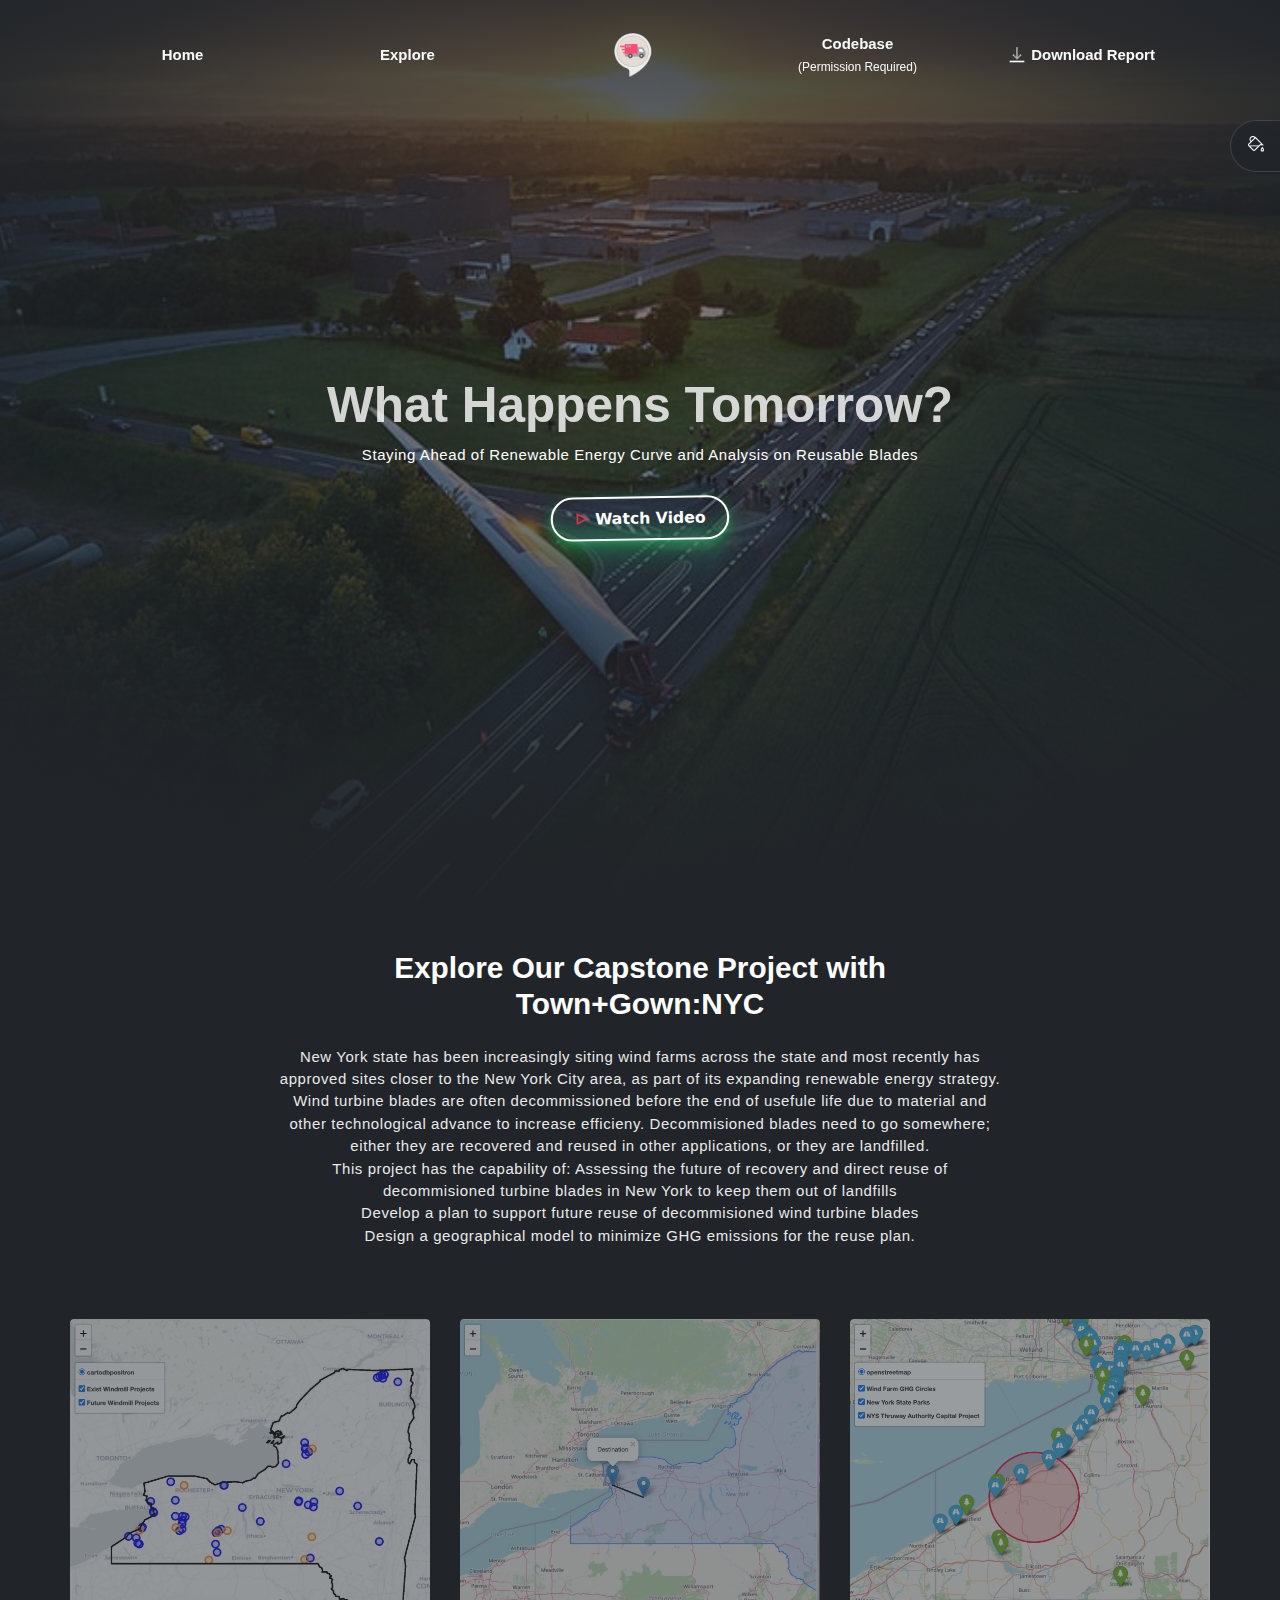
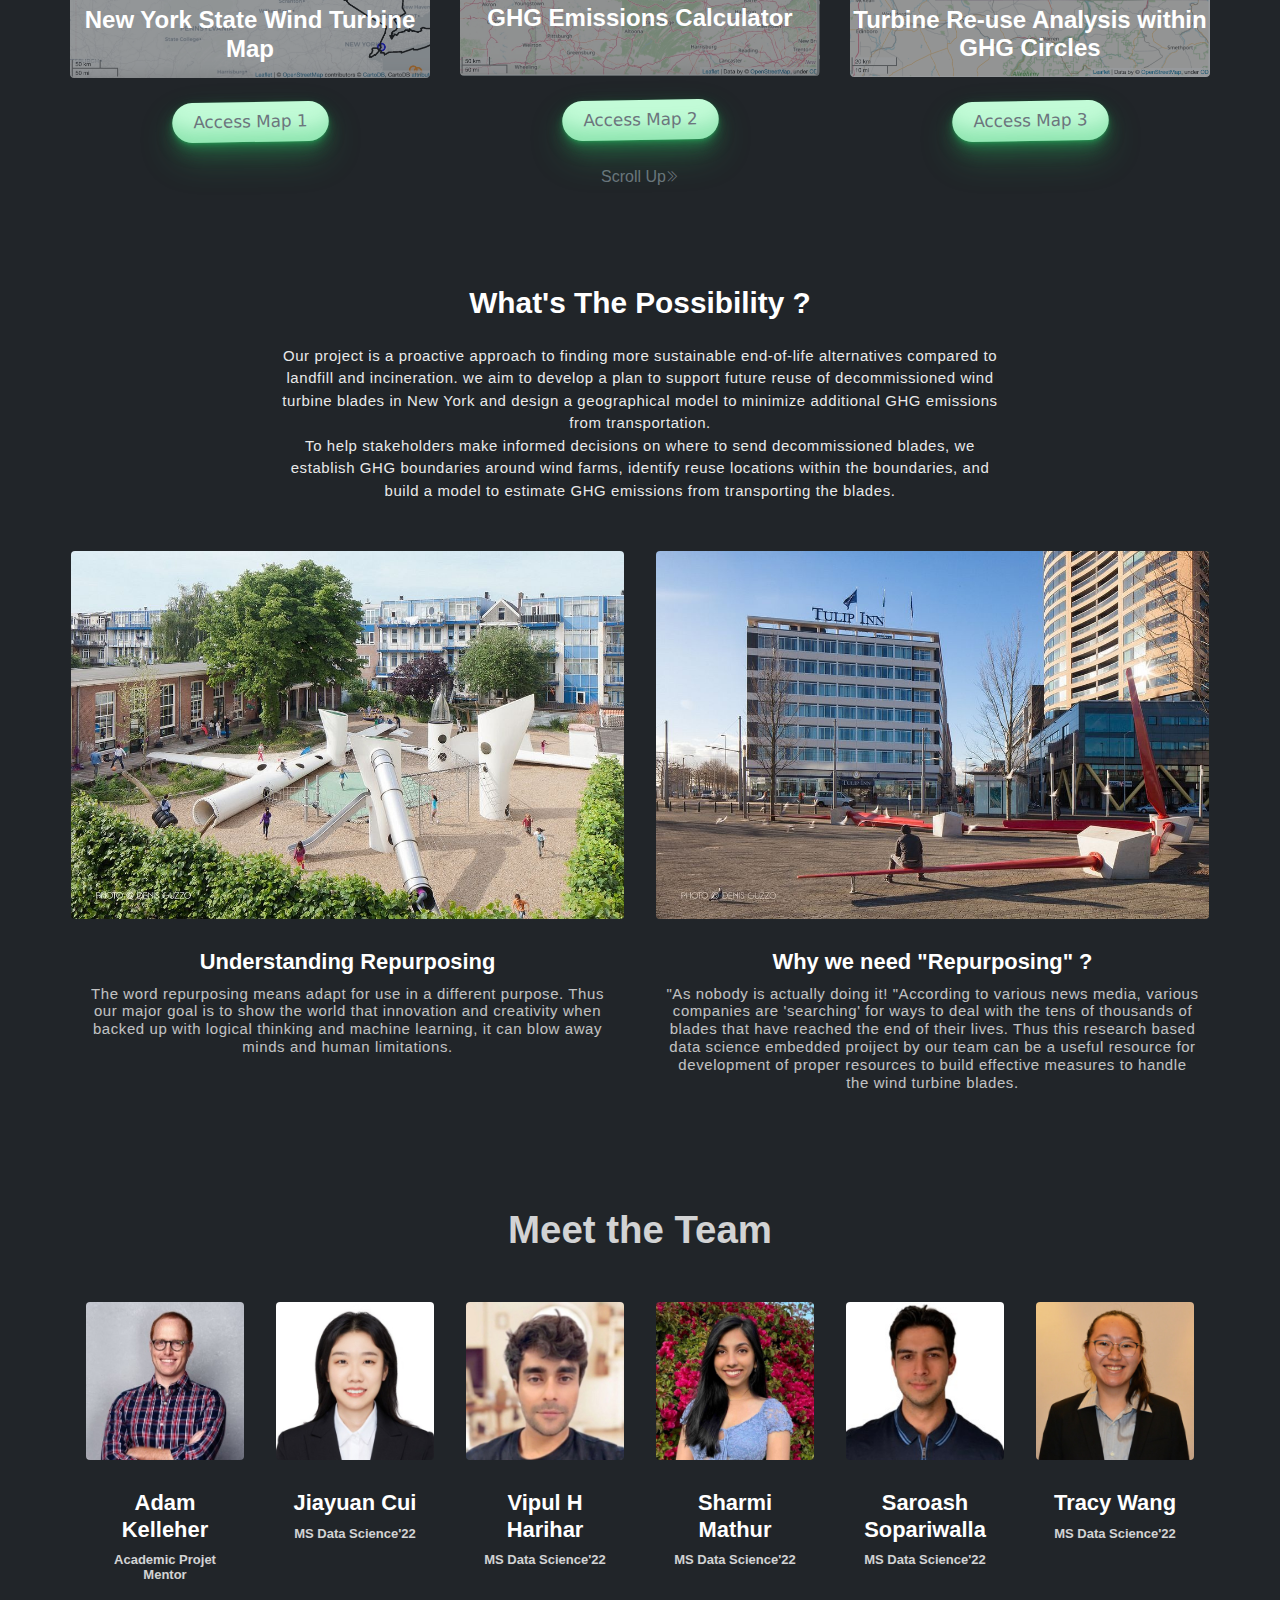
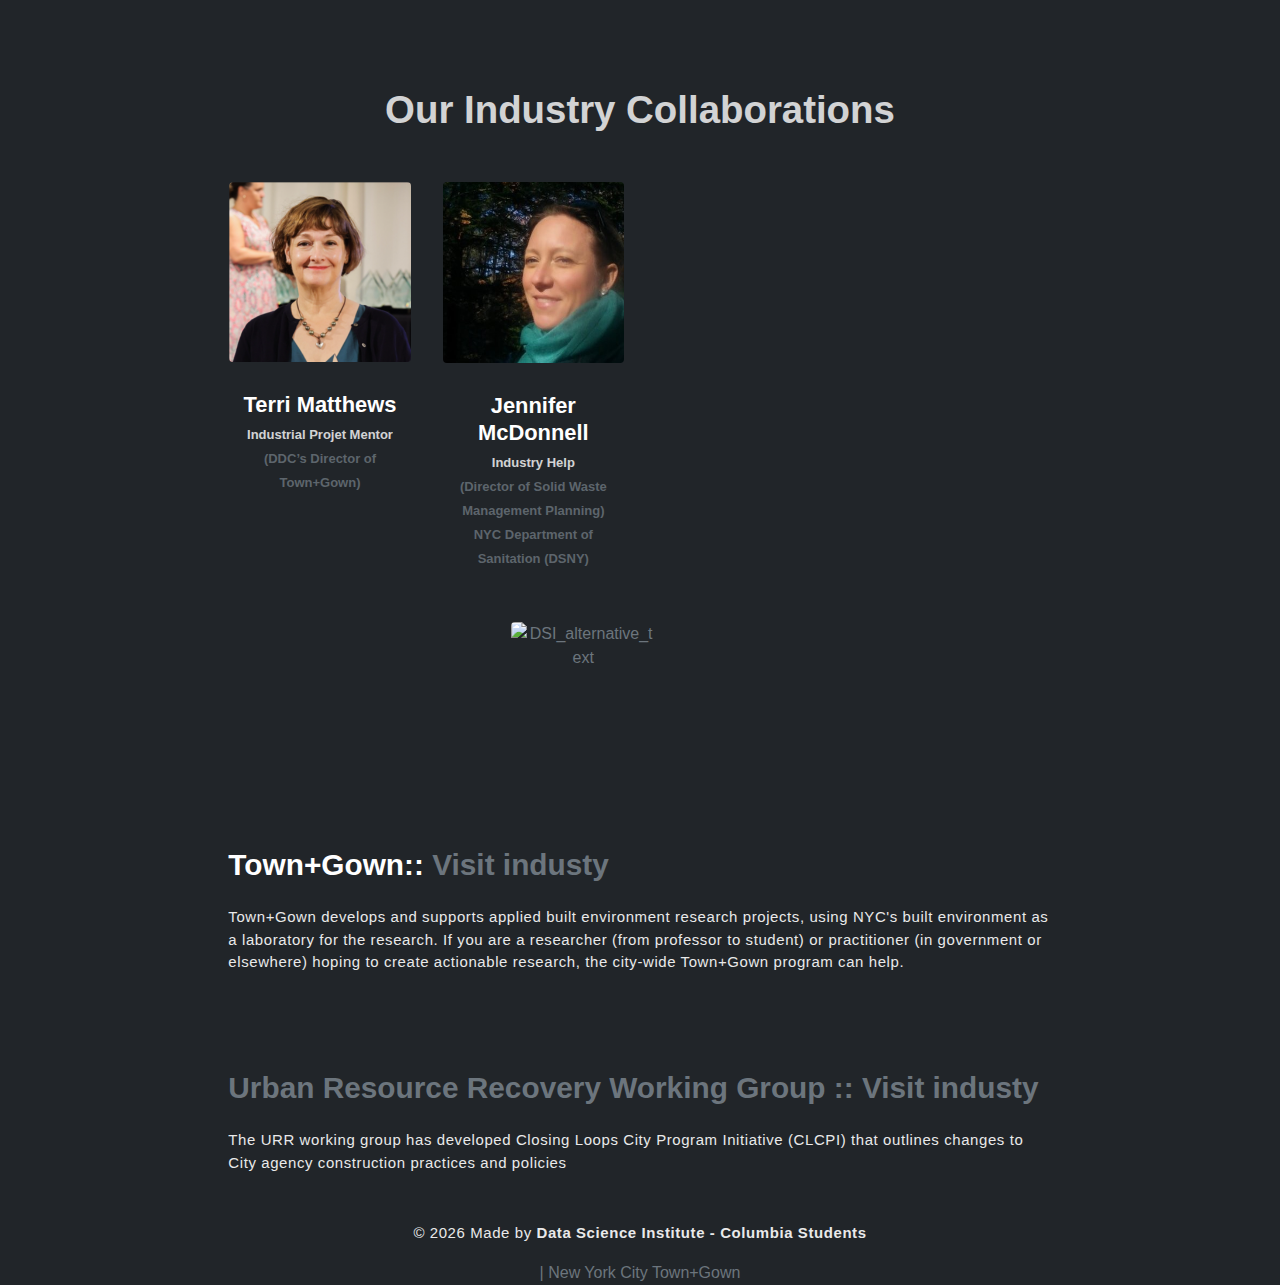
==== index.html @ 7dfc2810 "Updated!" ====
<!DOCTYPE html>
<html lang="en">
<head>
	<meta charset="utf-8">
    <meta name="viewport" content="width=device-width, initial-scale=1, shrink-to-fit=no">
    <meta name="description" content="Start your development with windTurbine landing page.">
    <meta name="author" content="WindTurbine DSI Team">
    <title>windTurbine for Capstone Project</title>
    <!-- font icons -->
    <link rel="stylesheet" href="assets/vendors/themify-icons/css/themify-icons.css">

    <!-- Bootstrap + windTurbine main styles -->
	<link rel="stylesheet" href="assets/css/windTurbine.css">

</head>
	<style>
	

button{
  background-color: #c2fbd7;
  border-radius: 100px;
  box-shadow: rgba(44, 187, 99, .2) 0 -25px 18px -14px inset,rgba(44, 187, 99, .15) 0 1px 2px,rgba(44, 187, 99, .15) 0 2px 4px,rgba(44, 187, 99, .15) 0 4px 8px,rgba(44, 187, 99, .15) 0 8px 16px,rgba(44, 187, 99, .15) 0 16px 32px;
  color: green;
  cursor: pointer;
  display: inline-block;
  font-family: CerebriSans-Regular,-apple-system,system-ui,Roboto,sans-serif;
  padding: 7px 20px;
  text-align: center;
  text-decoration: none;
  transition: all 250ms;
  border: 0;
  font-size: 16px;
  user-select: none;
  -webkit-user-select: none;
  touch-action: manipulation;
}

button{
  box-shadow: rgba(44,187,99,.35) 0 -25px 18px -14px inset,rgba(44,187,99,.25) 0 1px 2px,rgba(44,187,99,.25) 0 2px 4px,rgba(44,187,99,.25) 0 4px 8px,rgba(44,187,99,.25) 0 8px 16px,rgba(44,187,99,.25) 0 16px 32px;
  transform: scale(1.05) rotate(-1deg);
}
	</style>
	
<body data-spy="scroll" data-target=".navbar" data-offset="40" id="home" class="dark-theme">
    
    <!-- page navbar -->
    <nav class="page-navbar" data-spy="affix" data-offset-top="10">
        <ul class="nav-navbar container">
            <li class="nav-item"><a href="#" class="nav-link">Home</a></li>
            <li class="nav-item"><a href="#explore" class="nav-link">Explore</a></li>
            <li class="nav-item"><a href="https://jiayuancui-wind-turbine-blades-web-app-app-br9vi9.streamlit.app" class="nav-link"><img src="assets/imgs/placeholder.jpg" "></a></li>
            <li class="nav-item"><a href="https://github.com/virslaan/Wind-Turbine-Blades-CUCP/tree/main/notebooks" class="nav-link">Codebase<br/><small>(Permission Required)</small></sub></a></li>
            <li class="nav-item search">
                <a href="https://github.com/virslaan/Wind-Turbine-Blades-CUCP/raw/main/deliverables/NYC-Matthews_Turbine-Blades_1st_report.pdf" class="nav-link search-toggle"><i class="ti-download"></i> Download Report</a>
            </li>
        </ul>
    </nav><!-- end of page navbar -->

    <!-- page header -->
    <header class="header">
        <div class="overlay"></div>
        <div class="header-content">
            <h1 class="header-title">What Happens Tomorrow?</h1>
            <p class="header-subtitle">Staying Ahead of Renewable Energy Curve and Analysis on Reusable Blades</p>
            <button class="btn btn-theme-color modal-toggle"><i class="ti-control-play text-danger"></i> Watch Video</button>
        </div>
    </header><!-- end of page header -->

    <!-- modal -->
    <div class="modalBox">

        <div class="modalBox-body">
          
<iframe width="100%" height="450px" class="border-0" src="https://www.youtube.com/embed/TCsxDTZfVug?controls=0&autoplay=1&mute=0&loop=1">
            </iframe>

        </div>          
    </div> <!-- end of model -->
 <div class="theme-selector">
        <a href="javascript:void(0)" class="spinner">
            <i class="ti-paint-bucket"></i>
        </a>
        <div class="body">
            <a href="javascript:void(0)" class="light"></a>
            <a href="javascript:void(0)" class="dark"></a>
        </div>
    </div>  
    <!-- page container -->
    <div class="container page-container" id=explore>
        <div class="col-md-10 col-lg-8 m-auto">
            <h6 class="title mb-4">Explore Our Capstone Project with Town+Gown:NYC </h6>
            <p class="mb-5">New York state has been increasingly siting wind farms across the state and most recently has approved sites closer to the New York City area, as part of its expanding renewable energy strategy.
		    Wind turbine blades are often decommissioned before the end of usefule life due to material and other technological advance to increase efficieny.
                   Decommisioned blades need to go somewhere; either they are recovered and reused in other applications, or they are landfilled. 
                <br>  
                This project has the capability of:
               Assessing the future of recovery and direct reuse of decommisioned turbine blades in New York to keep them out of landfills<br/>
		 Develop a plan to support future reuse of decommisioned wind turbine blades<br/>
	Design a geographical model to minimize GHG emissions for the reuse plan.</p><br/>
		
        </div>  

        <!-- row -->
        <div class="row mb-4">
            <div class="col-md-4">
                <a href="#" class="overlay-img">
                    <img src="assets/imgs/img-1.jpg" alt="">  
                    <div class="overlay"></div> 
                    <div class="des">
                        <h1 class="title">New York State Wind Turbine Map</h1>
                        <h6 class="subtitle">
                        <p> The map provides the locations of land-based and offshore wind turbines in New York State, 
		    which has the option to control displaying active windmill projects or underdevelopment windmill projects.</p></h6>
                    </div>       
		    </a>
		    <button type="button"><a href="https://jiayuancui-wind-turbine-blades-web-app-app-br9vi9.streamlit.app" target="_blank">Access Map 1</a></button>
		  
                
            </div>
            <div class="col-md-4">
                <a href="#" class="overlay-img">
                    <img src="assets/imgs/img-2.jpg" alt="DSI_alternative_text">  
                    <div class="overlay"></div> 
                    <div class="des">
                        <h1 class="title"> GHG Emissions Calculator </h1>
                        <h6 class="subtitle">
                            <p>This map offers an intuitive way to calculate greenhouse gas (GHG) emissions to transport a windmill from its origin (project sites) to a potential destination.
		    </p></h6>
                    </div>          
                </a>
		 <button type="button"><a href="https://jiayuancui-wind-turbine-blades-web-app-app-br9vi9.streamlit.app" target="_blank">Access Map 2</a></button>
		   
            </div>
            <div class="col-md-4">
                <a href="#" class="overlay-img">
                    <img src="assets/imgs/img-3.jpg" alt="DSI_alternative_text">  
                    <div class="overlay"></div> 
                    <div class="des">
                        <h1 class="title">Turbine Re-use Analysis within GHG Circles</h1>
                        <h6 class="subtitle">
		    <p>This map takes user to see potiential sites where they can transport these windmills to directly</p></h6>
		    </div>          
                </a>
		     <button type="button"><a href="https://jiayuancui-wind-turbine-blades-web-app-app-br9vi9.streamlit.app" target="_blank">Access Map 3</a></button>
	
		  </div>          
        </div><!-- end of row -->

        <a href="#">Scroll Up<i class="ti-angle-double-right angle"></i></a>


        <div class="col-md-10 col-lg-8 m-auto">
            <h6 class="title mb-4 mt-5 pt-5">What's The Possibility ?</h6>
            <p class="mb-5">Our project is a proactive approach to finding more sustainable end-of-life alternatives compared to landfill and incineration. we aim to develop a plan to support future reuse of decommissioned wind turbine blades in New York and design a geographical model to minimize additional GHG emissions from transportation. <br/>To help stakeholders make informed decisions on where to send decommissioned blades, we establish GHG boundaries around wind farms, identify reuse locations within the boundaries, and build a model to estimate GHG emissions from transporting the blades.</p>
        </div>

        <!-- row -->
        <div class="row mb-5">
            <div class="col-md-6">
                <a href="javascript:void(0)" class="card">
                    <img src="assets/imgs/blog-1.jpg" class="card-img" alt="DSI_alternative_text">
                    <div class="card-body">
                    
		    <h3 class="card-title"> Understanding Repurposing</h3>   
		    <h6 class="card-subtitle"> <p>The word repurposing means adapt for use in a different purpose. Thus our major goal is to show the world that innovation and creativity when backed up with logical thinking and machine learning, it can blow away minds and human limitations. </h6>
		    </p> </div>                  
                </a>
            </div>  
            <div class="col-md-6">
                <a href="javascript:void(0)" class="card">
                    <img src="assets/imgs/blog-2.jpg" class="card-img" alt="DSI_alternative_text">
                    <div class="card-body">
		      <h3 class="card-title">Why we need "Repurposing" ?</h3>
                      <h6 class="card-subtitle"><p>"As nobody is actually doing it! "According to various news media, various companies are 'searching' for ways to deal with the tens of thousands of blades that have reached the end of their lives.
Thus this research based data science embedded proiject by our team can be a useful resource for development of proper resources to build effective measures to handle the wind turbine blades.</p>
</h6>
                     
                    </div>                  
                </a>
            </div>  
        </div><!-- end of row -->

		   
		    <div class="header-content">
            <h1 class="header-title">Meet the Team</h1>
		    <br/>
            <p class="header-subtitle"></p>
          </div> 
          <div class="container justify-content-center">
		    <div class="row">
		     <div class="col-sm-2">
                <a href="https://www.linkedin.com/in/adam-kelleher-70912914/" class="card">
                    <img src="assets/imgs/t6.jpeg" class="card-img" alt="DSI_alternative_text">
                    <div class="card-body">
                    
		    <h5 class="card-title">Adam Kelleher</h5>   
		    <h6 class="card-subtitle">Academic Projet Mentor</h6>  </div>                  
                </a>
            </div>  
            <div class="col-sm-2">
                <a href="https://www.linkedin.com/in/jiayuan-cui/" class="card">
                    <img src="assets/imgs/t4.jpeg" class="card-img" alt="DSI_alternative_text">
                    <div class="card-body">
                    
		    <h5 class="card-title"> Jiayuan Cui</h5>   
		    <h6 class="card-subtitle">MS Data Science'22</h6> </div>                  
                </a>
            </div>  
             <div class="col-sm-2">
                <a href="https://www.linkedin.com/in/vipulharihar/" class="card">
                    <img src="assets/imgs/t5.jpeg" class="card-img" alt="DSI_alternative_text">
                    <div class="card-body">
                    
		    <h5 class="card-title">Vipul H Harihar</h5>   
		    <h6 class="card-subtitle">MS Data Science'22</h6> </div>                  
                </a>
            </div>  
		    <div class="col-sm-2">
                <a href="https://www.linkedin.com/in/sharmi-mathur-173b5415a/" class="card">
                    <img src="assets/imgs/t3.jpeg" class="card-img" alt="DSI_alternative_text">
                    <div class="card-body">
                    
		    <h5 class="card-title">Sharmi Mathur</h5>   
		    <h6 class="card-subtitle">MS Data Science'22</h6> </div>                  
                </a>
            </div>      <div class="col-sm-2">
                <a href="https://www.linkedin.com/in/sarosh-sopariwalla/" class="card">
                    <img src="assets/imgs/t2.jpeg" class="card-img" alt="DSI_alternative_text">
                    <div class="card-body">
                    
		    <h5 class="card-title">Saroash Sopariwalla</h5>   
		    <h6 class="card-subtitle">MS Data Science'22</h6> </div>                  
                </a>
            </div>      <div class="col-sm-2">
                <a href="https://www.linkedin.com/in/tracy-wang-587859133/" class="card">
                    <img src="assets/imgs/t1.jpeg" class="card-img" alt="DSI_alternative_text">
                    <div class="card-body">
                    
		    <h5 class="card-title">Tracy Wang</h5>   
		    <h6 class="card-subtitle">MS Data Science'22</h6> </div>                  
                </a>
            </div>  
		    
		    </div>
        </div>
		   
		    </div>   
   
    </div> <!-- end of page container -->
		    <div class="header-content">
            <center><h1 class="header-title">Our Industry Collaborations</h1>
		    <br/>
            <p class="header-subtitle"></p>
		    </center></div> 
  <div class="col-md-10 col-lg-8 m-auto">
             <center>
		    
		    
		    <div class="row mb-5">
		    <div class="col-md-3">
                <a href="https://www.linkedin.com/in/terri-matthews-16897019/" class="card">
                    <img src="assets/imgs/t8.jpeg" class="card-img" alt="DSI_alternative_text">
                    <div class="card-body">
                    
		    <h5 class="card-title">Terri Matthews</h5>   
		    <h6 class="card-subtitle">Industrial Projet Mentor</h6> 
		    <small class="card-subtitle">(DDC’s Director of Town+Gown)</small>
		    </div>                  
                </a>
            </div>  
		
		    
		
		    <div class="col-md-3">
                <a href="https://www.linkedin.com/in/jennifer-mcdonnell-26bb9012/" class="card">
                    <img src="assets/imgs/t9.jpeg" class="card-img" alt="DSI_alternative_text">
                    <div class="card-body">
                    
		    <h5 class="card-title">Jennifer McDonnell </h5>   
		    <h6 class="card-subtitle">Industry Help</h6>  
		    <small class="card-subtitle">(Director of Solid Waste Management Planning) <br> NYC Department of Sanitation (DSNY)</small>  
		    
		    </div>                  
                </a>
              <div class="col-md-5">
                <a href="#" class="card">
                    <img src="assets/imgs/t10.jpeg" class="card-img" alt="DSI_alternative_text">
                    <div class="card-body">
                    
		    
		    </div>                  
                </a>
		    </div>
		    </center>
		    
		<h6 class="title mb-4 mt-5 pt-5">Town+Gown:: <a href="https://www.nyc.gov/site/ddc/about/town-gown.page"> Visit industy</h6>
            <p class="mb-5">Town+Gown develops and supports applied built environment research projects, using NYC's built environment as a laboratory for the research. If you are a researcher (from professor to student) or practitioner (in government or elsewhere) hoping to create actionable research, the city-wide Town+Gown program can help.</p>
          
            <h6 class="title mb-4 mt-5 pt-5">Urban Resource Recovery Working Group ::  <a href="https://www.nyc.gov/site/ddc/about/town-gown-working-groups.page">Visit industy</h6>
            <p class="mb-5">The URR working group has developed Closing Loops City Program Initiative (CLCPI) that outlines changes to City agency construction practices and policies </p>
        </div>


            <!-- footer -->
            <center>
                <p class="infos">&copy; <script>document.write(new Date().getFullYear())</script> Made by <b>Data Science Institute - Columbia Students</b></p>       
                <span>|</span>  
<a href="https://www.nyc.gov/site/ddc/about/town-gown.page">New York City Town+Gown</a> 
		    </center><!-- end of footer -->

        </div><!-- end of container -->
    </div><!-- end of pre footer -->

    <!-- core  -->
    <script src="assets/vendors/jquery/jquery-3.4.1.js"></script>
    <script src="assets/vendors/bootstrap/bootstrap.bundle.js"></script>

    <!-- bootstrap affix -->
    <script src="assets/vendors/bootstrap/bootstrap.affix.js"></script>

    <!-- windTurbine js -->
    <script src="assets/js/windTurbine.js"></script>
 
</body>
</html>
---- assets/vendors/themify-icons/css/themify-icons.css ----
@font-face {
	font-family: 'themify';
	src:url("../fonts/themify.eot?-fvbane");
	src:url("../fonts/themify.eot?#iefix-fvbane") format("embedded-opentype"),
		url("../fonts/themify.woff?-fvbane") format("woff"),
		url("../fonts/themify.ttf?-fvbane") format("truetype"),
		url("../fonts/themify.svg?-fvbane#themify") format("svg");
	font-weight: normal;
	font-style: normal;
}

[class^="ti-"], [class*=" ti-"] {
	font-family: 'themify';
	speak: none;
	font-style: normal;
	font-weight: normal;
	font-variant: normal;
	text-transform: none;
	line-height: 1;

	/* Better Font Rendering =========== */
	-webkit-font-smoothing: antialiased;
	-moz-osx-font-smoothing: grayscale;
}

.ti-wand:before {
	content: "\e600";
}
.ti-volume:before {
	content: "\e601";
}
.ti-user:before {
	content: "\e602";
}
.ti-unlock:before {
	content: "\e603";
}
.ti-unlink:before {
	content: "\e604";
}
.ti-trash:before {
	content: "\e605";
}
.ti-thought:before {
	content: "\e606";
}
.ti-target:before {
	content: "\e607";
}
.ti-tag:before {
	content: "\e608";
}
.ti-tablet:before {
	content: "\e609";
}
.ti-star:before {
	content: "\e60a";
}
.ti-spray:before {
	content: "\e60b";
}
.ti-signal:before {
	content: "\e60c";
}
.ti-shopping-cart:before {
	content: "\e60d";
}
.ti-shopping-cart-full:before {
	content: "\e60e";
}
.ti-settings:before {
	content: "\e60f";
}
.ti-search:before {
	content: "\e610";
}
.ti-zoom-in:before {
	content: "\e611";
}
.ti-zoom-out:before {
	content: "\e612";
}
.ti-cut:before {
	content: "\e613";
}
.ti-ruler:before {
	content: "\e614";
}
.ti-ruler-pencil:before {
	content: "\e615";
}
.ti-ruler-alt:before {
	content: "\e616";
}
.ti-bookmark:before {
	content: "\e617";
}
.ti-bookmark-alt:before {
	content: "\e618";
}
.ti-reload:before {
	content: "\e619";
}
.ti-plus:before {
	content: "\e61a";
}
.ti-pin:before {
	content: "\e61b";
}
.ti-pencil:before {
	content: "\e61c";
}
.ti-pencil-alt:before {
	content: "\e61d";
}
.ti-paint-roller:before {
	content: "\e61e";
}
.ti-paint-bucket:before {
	content: "\e61f";
}
.ti-na:before {
	content: "\e620";
}
.ti-mobile:before {
	content: "\e621";
}
.ti-minus:before {
	content: "\e622";
}
.ti-medall:before {
	content: "\e623";
}
.ti-medall-alt:before {
	content: "\e624";
}
.ti-marker:before {
	content: "\e625";
}
.ti-marker-alt:before {
	content: "\e626";
}
.ti-arrow-up:before {
	content: "\e627";
}
.ti-arrow-right:before {
	content: "\e628";
}
.ti-arrow-left:before {
	content: "\e629";
}
.ti-arrow-down:before {
	content: "\e62a";
}
.ti-lock:before {
	content: "\e62b";
}
.ti-location-arrow:before {
	content: "\e62c";
}
.ti-link:before {
	content: "\e62d";
}
.ti-layout:before {
	content: "\e62e";
}
.ti-layers:before {
	content: "\e62f";
}
.ti-layers-alt:before {
	content: "\e630";
}
.ti-key:before {
	content: "\e631";
}
.ti-import:before {
	content: "\e632";
}
.ti-image:before {
	content: "\e633";
}
.ti-heart:before {
	content: "\e634";
}
.ti-heart-broken:before {
	content: "\e635";
}
.ti-hand-stop:before {
	content: "\e636";
}
.ti-hand-open:before {
	content: "\e637";
}
.ti-hand-drag:before {
	content: "\e638";
}
.ti-folder:before {
	content: "\e639";
}
.ti-flag:before {
	content: "\e63a";
}
.ti-flag-alt:before {
	content: "\e63b";
}
.ti-flag-alt-2:before {
	content: "\e63c";
}
.ti-eye:before {
	content: "\e63d";
}
.ti-export:before {
	content: "\e63e";
}
.ti-exchange-vertical:before {
	content: "\e63f";
}
.ti-desktop:before {
	content: "\e640";
}
.ti-cup:before {
	content: "\e641";
}
.ti-crown:before {
	content: "\e642";
}
.ti-comments:before {
	content: "\e643";
}
.ti-comment:before {
	content: "\e644";
}
.ti-comment-alt:before {
	content: "\e645";
}
.ti-close:before {
	content: "\e646";
}
.ti-clip:before {
	content: "\e647";
}
.ti-angle-up:before {
	content: "\e648";
}
.ti-angle-right:before {
	content: "\e649";
}
.ti-angle-left:before {
	content: "\e64a";
}
.ti-angle-down:before {
	content: "\e64b";
}
.ti-check:before {
	content: "\e64c";
}
.ti-check-box:before {
	content: "\e64d";
}
.ti-camera:before {
	content: "\e64e";
}
.ti-announcement:before {
	content: "\e64f";
}
.ti-brush:before {
	content: "\e650";
}
.ti-briefcase:before {
	content: "\e651";
}
.ti-bolt:before {
	content: "\e652";
}
.ti-bolt-alt:before {
	content: "\e653";
}
.ti-blackboard:before {
	content: "\e654";
}
.ti-bag:before {
	content: "\e655";
}
.ti-move:before {
	content: "\e656";
}
.ti-arrows-vertical:before {
	content: "\e657";
}
.ti-arrows-horizontal:before {
	content: "\e658";
}
.ti-fullscreen:before {
	content: "\e659";
}
.ti-arrow-top-right:before {
	content: "\e65a";
}
.ti-arrow-top-left:before {
	content: "\e65b";
}
.ti-arrow-circle-up:before {
	content: "\e65c";
}
.ti-arrow-circle-right:before {
	content: "\e65d";
}
.ti-arrow-circle-left:before {
	content: "\e65e";
}
.ti-arrow-circle-down:before {
	content: "\e65f";
}
.ti-angle-double-up:before {
	content: "\e660";
}
.ti-angle-double-right:before {
	content: "\e661";
}
.ti-angle-double-left:before {
	content: "\e662";
}
.ti-angle-double-down:before {
	content: "\e663";
}
.ti-zip:before {
	content: "\e664";
}
.ti-world:before {
	content: "\e665";
}
.ti-wheelchair:before {
	content: "\e666";
}
.ti-view-list:before {
	content: "\e667";
}
.ti-view-list-alt:before {
	content: "\e668";
}
.ti-view-grid:before {
	content: "\e669";
}
.ti-uppercase:before {
	content: "\e66a";
}
.ti-upload:before {
	content: "\e66b";
}
.ti-underline:before {
	content: "\e66c";
}
.ti-truck:before {
	content: "\e66d";
}
.ti-timer:before {
	content: "\e66e";
}
.ti-ticket:before {
	content: "\e66f";
}
.ti-thumb-up:before {
	content: "\e670";
}
.ti-thumb-down:before {
	content: "\e671";
}
.ti-text:before {
	content: "\e672";
}
.ti-stats-up:before {
	content: "\e673";
}
.ti-stats-down:before {
	content: "\e674";
}
.ti-split-v:before {
	content: "\e675";
}
.ti-split-h:before {
	content: "\e676";
}
.ti-smallcap:before {
	content: "\e677";
}
.ti-shine:before {
	content: "\e678";
}
.ti-shift-right:before {
	content: "\e679";
}
.ti-shift-left:before {
	content: "\e67a";
}
.ti-shield:before {
	content: "\e67b";
}
.ti-notepad:before {
	content: "\e67c";
}
.ti-server:before {
	content: "\e67d";
}
.ti-quote-right:before {
	content: "\e67e";
}
.ti-quote-left:before {
	content: "\e67f";
}
.ti-pulse:before {
	content: "\e680";
}
.ti-printer:before {
	content: "\e681";
}
.ti-power-off:before {
	content: "\e682";
}
.ti-plug:before {
	content: "\e683";
}
.ti-pie-chart:before {
	content: "\e684";
}
.ti-paragraph:before {
	content: "\e685";
}
.ti-panel:before {
	content: "\e686";
}
.ti-package:before {
	content: "\e687";
}
.ti-music:before {
	content: "\e688";
}
.ti-music-alt:before {
	content: "\e689";
}
.ti-mouse:before {
	content: "\e68a";
}
.ti-mouse-alt:before {
	content: "\e68b";
}
.ti-money:before {
	content: "\e68c";
}
.ti-microphone:before {
	content: "\e68d";
}
.ti-menu:before {
	content: "\e68e";
}
.ti-menu-alt:before {
	content: "\e68f";
}
.ti-map:before {
	content: "\e690";
}
.ti-map-alt:before {
	content: "\e691";
}
.ti-loop:before {
	content: "\e692";
}
.ti-location-pin:before {
	content: "\e693";
}
.ti-list:before {
	content: "\e694";
}
.ti-light-bulb:before {
	content: "\e695";
}
.ti-Italic:before {
	content: "\e696";
}
.ti-info:before {
	content: "\e697";
}
.ti-infinite:before {
	content: "\e698";
}
.ti-id-badge:before {
	content: "\e699";
}
.ti-hummer:before {
	content: "\e69a";
}
.ti-home:before {
	content: "\e69b";
}
.ti-help:before {
	content: "\e69c";
}
.ti-headphone:before {
	content: "\e69d";
}
.ti-harddrives:before {
	content: "\e69e";
}
.ti-harddrive:before {
	content: "\e69f";
}
.ti-gift:before {
	content: "\e6a0";
}
.ti-game:before {
	content: "\e6a1";
}
.ti-filter:before {
	content: "\e6a2";
}
.ti-files:before {
	content: "\e6a3";
}
.ti-file:before {
	content: "\e6a4";
}
.ti-eraser:before {
	content: "\e6a5";
}
.ti-envelope:before {
	content: "\e6a6";
}
.ti-download:before {
	content: "\e6a7";
}
.ti-direction:before {
	content: "\e6a8";
}
.ti-direction-alt:before {
	content: "\e6a9";
}
.ti-dashboard:before {
	content: "\e6aa";
}
.ti-control-stop:before {
	content: "\e6ab";
}
.ti-control-shuffle:before {
	content: "\e6ac";
}
.ti-control-play:before {
	content: "\e6ad";
}
.ti-control-pause:before {
	content: "\e6ae";
}
.ti-control-forward:before {
	content: "\e6af";
}
.ti-control-backward:before {
	content: "\e6b0";
}
.ti-cloud:before {
	content: "\e6b1";
}
.ti-cloud-up:before {
	content: "\e6b2";
}
.ti-cloud-down:before {
	content: "\e6b3";
}
.ti-clipboard:before {
	content: "\e6b4";
}
.ti-car:before {
	content: "\e6b5";
}
.ti-calendar:before {
	content: "\e6b6";
}
.ti-book:before {
	content: "\e6b7";
}
.ti-bell:before {
	content: "\e6b8";
}
.ti-basketball:before {
	content: "\e6b9";
}
.ti-bar-chart:before {
	content: "\e6ba";
}
.ti-bar-chart-alt:before {
	content: "\e6bb";
}
.ti-back-right:before {
	content: "\e6bc";
}
.ti-back-left:before {
	content: "\e6bd";
}
.ti-arrows-corner:before {
	content: "\e6be";
}
.ti-archive:before {
	content: "\e6bf";
}
.ti-anchor:before {
	content: "\e6c0";
}
.ti-align-right:before {
	content: "\e6c1";
}
.ti-align-left:before {
	content: "\e6c2";
}
.ti-align-justify:before {
	content: "\e6c3";
}
.ti-align-center:before {
	content: "\e6c4";
}
.ti-alert:before {
	content: "\e6c5";
}
.ti-alarm-clock:before {
	content: "\e6c6";
}
.ti-agenda:before {
	content: "\e6c7";
}
.ti-write:before {
	content: "\e6c8";
}
.ti-window:before {
	content: "\e6c9";
}
.ti-widgetized:before {
	content: "\e6ca";
}
.ti-widget:before {
	content: "\e6cb";
}
.ti-widget-alt:before {
	content: "\e6cc";
}
.ti-wallet:before {
	content: "\e6cd";
}
.ti-video-clapper:before {
	content: "\e6ce";
}
.ti-video-camera:before {
	content: "\e6cf";
}
.ti-vector:before {
	content: "\e6d0";
}
.ti-themify-logo:before {
	content: "\e6d1";
}
.ti-themify-favicon:before {
	content: "\e6d2";
}
.ti-themify-favicon-alt:before {
	content: "\e6d3";
}
.ti-support:before {
	content: "\e6d4";
}
.ti-stamp:before {
	content: "\e6d5";
}
.ti-split-v-alt:before {
	content: "\e6d6";
}
.ti-slice:before {
	content: "\e6d7";
}
.ti-shortcode:before {
	content: "\e6d8";
}
.ti-shift-right-alt:before {
	content: "\e6d9";
}
.ti-shift-left-alt:before {
	content: "\e6da";
}
.ti-ruler-alt-2:before {
	content: "\e6db";
}
.ti-receipt:before {
	content: "\e6dc";
}
.ti-pin2:before {
	content: "\e6dd";
}
.ti-pin-alt:before {
	content: "\e6de";
}
.ti-pencil-alt2:before {
	content: "\e6df";
}
.ti-palette:before {
	content: "\e6e0";
}
.ti-more:before {
	content: "\e6e1";
}
.ti-more-alt:before {
	content: "\e6e2";
}
.ti-microphone-alt:before {
	content: "\e6e3";
}
.ti-magnet:before {
	content: "\e6e4";
}
.ti-line-double:before {
	content: "\e6e5";
}
.ti-line-dotted:before {
	content: "\e6e6";
}
.ti-line-dashed:before {
	content: "\e6e7";
}
.ti-layout-width-full:before {
	content: "\e6e8";
}
.ti-layout-width-default:before {
	content: "\e6e9";
}
.ti-layout-width-default-alt:before {
	content: "\e6ea";
}
.ti-layout-tab:before {
	content: "\e6eb";
}
.ti-layout-tab-window:before {
	content: "\e6ec";
}
.ti-layout-tab-v:before {
	content: "\e6ed";
}
.ti-layout-tab-min:before {
	content: "\e6ee";
}
.ti-layout-slider:before {
	content: "\e6ef";
}
.ti-layout-slider-alt:before {
	content: "\e6f0";
}
.ti-layout-sidebar-right:before {
	content: "\e6f1";
}
.ti-layout-sidebar-none:before {
	content: "\e6f2";
}
.ti-layout-sidebar-left:before {
	content: "\e6f3";
}
.ti-layout-placeholder:before {
	content: "\e6f4";
}
.ti-layout-menu:before {
	content: "\e6f5";
}
.ti-layout-menu-v:before {
	content: "\e6f6";
}
.ti-layout-menu-separated:before {
	content: "\e6f7";
}
.ti-layout-menu-full:before {
	content: "\e6f8";
}
.ti-layout-media-right-alt:before {
	content: "\e6f9";
}
.ti-layout-media-right:before {
	content: "\e6fa";
}
.ti-layout-media-overlay:before {
	content: "\e6fb";
}
.ti-layout-media-overlay-alt:before {
	content: "\e6fc";
}
.ti-layout-media-overlay-alt-2:before {
	content: "\e6fd";
}
.ti-layout-media-left-alt:before {
	content: "\e6fe";
}
.ti-layout-media-left:before {
	content: "\e6ff";
}
.ti-layout-media-center-alt:before {
	content: "\e700";
}
.ti-layout-media-center:before {
	content: "\e701";
}
.ti-layout-list-thumb:before {
	content: "\e702";
}
.ti-layout-list-thumb-alt:before {
	content: "\e703";
}
.ti-layout-list-post:before {
	content: "\e704";
}
.ti-layout-list-large-image:before {
	content: "\e705";
}
.ti-layout-line-solid:before {
	content: "\e706";
}
.ti-layout-grid4:before {
	content: "\e707";
}
.ti-layout-grid3:before {
	content: "\e708";
}
.ti-layout-grid2:before {
	content: "\e709";
}
.ti-layout-grid2-thumb:before {
	content: "\e70a";
}
.ti-layout-cta-right:before {
	content: "\e70b";
}
.ti-layout-cta-left:before {
	content: "\e70c";
}
.ti-layout-cta-center:before {
	content: "\e70d";
}
.ti-layout-cta-btn-right:before {
	content: "\e70e";
}
.ti-layout-cta-btn-left:before {
	content: "\e70f";
}
.ti-layout-column4:before {
	content: "\e710";
}
.ti-layout-column3:before {
	content: "\e711";
}
.ti-layout-column2:before {
	content: "\e712";
}
.ti-layout-accordion-separated:before {
	content: "\e713";
}
.ti-layout-accordion-merged:before {
	content: "\e714";
}
.ti-layout-accordion-list:before {
	content: "\e715";
}
.ti-ink-pen:before {
	content: "\e716";
}
.ti-info-alt:before {
	content: "\e717";
}
.ti-help-alt:before {
	content: "\e718";
}
.ti-headphone-alt:before {
	content: "\e719";
}
.ti-hand-point-up:before {
	content: "\e71a";
}
.ti-hand-point-right:before {
	content: "\e71b";
}
.ti-hand-point-left:before {
	content: "\e71c";
}
.ti-hand-point-down:before {
	content: "\e71d";
}
.ti-gallery:before {
	content: "\e71e";
}
.ti-face-smile:before {
	content: "\e71f";
}
.ti-face-sad:before {
	content: "\e720";
}
.ti-credit-card:before {
	content: "\e721";
}
.ti-control-skip-forward:before {
	content: "\e722";
}
.ti-control-skip-backward:before {
	content: "\e723";
}
.ti-control-record:before {
	content: "\e724";
}
.ti-control-eject:before {
	content: "\e725";
}
.ti-comments-smiley:before {
	content: "\e726";
}
.ti-brush-alt:before {
	content: "\e727";
}
.ti-youtube:before {
	content: "\e728";
}
.ti-vimeo:before {
	content: "\e729";
}
.ti-twitter:before {
	content: "\e72a";
}
.ti-time:before {
	content: "\e72b";
}
.ti-tumblr:before {
	content: "\e72c";
}
.ti-skype:before {
	content: "\e72d";
}
.ti-share:before {
	content: "\e72e";
}
.ti-share-alt:before {
	content: "\e72f";
}
.ti-rocket:before {
	content: "\e730";
}
.ti-pinterest:before {
	content: "\e731";
}
.ti-new-window:before {
	content: "\e732";
}
.ti-microsoft:before {
	content: "\e733";
}
.ti-list-ol:before {
	content: "\e734";
}
.ti-linkedin:before {
	content: "\e735";
}
.ti-layout-sidebar-2:before {
	content: "\e736";
}
.ti-layout-grid4-alt:before {
	content: "\e737";
}
.ti-layout-grid3-alt:before {
	content: "\e738";
}
.ti-layout-grid2-alt:before {
	content: "\e739";
}
.ti-layout-column4-alt:before {
	content: "\e73a";
}
.ti-layout-column3-alt:before {
	content: "\e73b";
}
.ti-layout-column2-alt:before {
	content: "\e73c";
}
.ti-instagram:before {
	content: "\e73d";
}
.ti-google:before {
	content: "\e73e";
}
.ti-github:before {
	content: "\e73f";
}
.ti-flickr:before {
	content: "\e740";
}
.ti-facebook:before {
	content: "\e741";
}
.ti-dropbox:before {
	content: "\e742";
}
.ti-dribbble:before {
	content: "\e743";
}
.ti-apple:before {
	content: "\e744";
}
.ti-android:before {
	content: "\e745";
}
.ti-save:before {
	content: "\e746";
}
.ti-save-alt:before {
	content: "\e747";
}
.ti-yahoo:before {
	content: "\e748";
}
.ti-wordpress:before {
	content: "\e749";
}
.ti-vimeo-alt:before {
	content: "\e74a";
}
.ti-twitter-alt:before {
	content: "\e74b";
}
.ti-tumblr-alt:before {
	content: "\e74c";
}
.ti-trello:before {
	content: "\e74d";
}
.ti-stack-overflow:before {
	content: "\e74e";
}
.ti-soundcloud:before {
	content: "\e74f";
}
.ti-sharethis:before {
	content: "\e750";
}
.ti-sharethis-alt:before {
	content: "\e751";
}
.ti-reddit:before {
	content: "\e752";
}
.ti-pinterest-alt:before {
	content: "\e753";
}
.ti-microsoft-alt:before {
	content: "\e754";
}
.ti-linux:before {
	content: "\e755";
}
.ti-jsfiddle:before {
	content: "\e756";
}
.ti-joomla:before {
	content: "\e757";
}
.ti-html5:before {
	content: "\e758";
}
.ti-flickr-alt:before {
	content: "\e759";
}
.ti-email:before {
	content: "\e75a";
}
.ti-drupal:before {
	content: "\e75b";
}
.ti-dropbox-alt:before {
	content: "\e75c";
}
.ti-css3:before {
	content: "\e75d";
}
.ti-rss:before {
	content: "\e75e";
}
.ti-rss-alt:before {
	content: "\e75f";
}
---- assets/css/windTurbine.css ----
/*Vipul Harihar MIT Free Licence*/@import url("https://fonts.googleapis.com/css?family=Quicksand:300,400,500,700");
:root {
  --blue: #007bff;
  --indigo: #6610f2;
  --purple: #6f42c1;
  --pink: #e83e8c;
  --red: #dc3545;
  --orange: #fd7e14;
  --yellow: #ffc107;
  --green: #28a745;
  --teal: #20c997;
  --cyan: #17a2b8;
  --white: #fff;
  --gray: #6c757d;
  --gray-dark: #343a40;
  --primary: #007bff;
  --secondary: #6c757d;
  --success: #28a745;
  --info: #17a2b8;
  --warning: #ffc107;
  --danger: #dc3545;
  --light: #f8f9fa;
  --dark: #343a40;
  --breakpoint-xs: 0;
  --breakpoint-sm: 576px;
  --breakpoint-md: 768px;
  --breakpoint-lg: 992px;
  --breakpoint-xl: 1200px;
  --font-family-sans-serif: proxima nova,Helvetica,Arial;
  --font-family-monospace: proxima nova,Helvetica,Arial, monospace;
}

*,
*::before,
*::after {
  box-sizing: border-box;
}

html {
  font-family: proxima nova,Helvetica,Arial;
  line-height: 1.15;
  -webkit-text-size-adjust: 100%;
  -webkit-tap-highlight-color: rgba(0, 0, 0, 0);
}

article, aside, figcaption, figure, footer, header, hgroup, main, nav, section {
  display: block;
}

body {
  margin: 0;
  font-family: proxima nova,Helvetica,Arial;
  font-size: 1rem;
  font-weight: 400;
  line-height: 1.5;
  color: #212529;
  text-align: left;
  background-color: #fff;
}

[tabindex="-1"]:focus {
  outline: 0 !important;
}

hr {
  box-sizing: content-box;
  height: 0;
  overflow: visible;
}

h1, h2, h3, h4, h5, h6 {
  margin-top: 0;
  margin-bottom: 0.5rem;
}

p {
  margin-top: 0;
  margin-bottom: 1rem;
}

abbr[title],
abbr[data-original-title] {
  text-decoration: underline;
  -webkit-text-decoration: underline dotted;
          text-decoration: underline dotted;
  cursor: help;
  border-bottom: 0;
  -webkit-text-decoration-skip-ink: none;
          text-decoration-skip-ink: none;
}

address {
  margin-bottom: 1rem;
  font-style: normal;
  line-height: inherit;
}

ol,
ul,
dl {
  margin-top: 0;
  margin-bottom: 1rem;
}

ol ol,
ul ul,
ol ul,
ul ol {
  margin-bottom: 0;
}

dt {
  font-weight: 700;
}

dd {
  margin-bottom: .5rem;
  margin-left: 0;
}

blockquote {
  margin: 0 0 1rem;
}

b,
strong {
  font-weight: bolder;
}

small {
  font-size: 80%;
}

sub,
sup {
  position: relative;
  font-size: 75%;
  line-height: 0;
  vertical-align: baseline;
}

sub {
  bottom: -.25em;
}

sup {
  top: -.5em;
}

a {
  color: #007bff;
  text-decoration: none;
  background-color: transparent;
}

a:hover {
  color: #0056b3;
  text-decoration: none;
}

a:not([href]):not([tabindex]) {
  color: inherit;
  text-decoration: none;
}

a:not([href]):not([tabindex]):hover, a:not([href]):not([tabindex]):focus {
  color: inherit;
  text-decoration: none;
}

a:not([href]):not([tabindex]):focus {
  outline: 0;
}

pre,
code,
kbd,
samp {
  font-family: proxima nova,Helvetica,Arial;, monospace;
  font-size: 1em;
}

pre {
  margin-top: 0;
  margin-bottom: 1rem;
  overflow: auto;
}

figure {
  margin: 0 0 1rem;
}

img {
  vertical-align: middle;
  border-style: none;
}

svg {
  overflow: hidden;
  vertical-align: middle;
}

table {
  border-collapse: collapse;
}

caption {
  padding-top: 0.75rem;
  padding-bottom: 0.75rem;
  color: #6c757d;
  text-align: left;
  caption-side: bottom;
}

th {
  text-align: inherit;
}

label {
  display: inline-block;
  margin-bottom: 0.5rem;
}

button {
  border-radius: 0;
}

button:focus {
  outline: 1px dotted;
  outline: 5px auto -webkit-focus-ring-color;
}

input,
button,
select,
optgroup,
textarea {
  margin: 0;
  font-family: inherit;
  font-size: inherit;
  line-height: inherit;
}

button,
input {
  overflow: visible;
}

button,
select {
  text-transform: none;
}

select {
  word-wrap: normal;
}

button,
[type="button"],
[type="reset"],
[type="submit"] {
  -webkit-appearance: button;
}

button:not(:disabled),
[type="button"]:not(:disabled),
[type="reset"]:not(:disabled),
[type="submit"]:not(:disabled) {
  cursor: pointer;
}

button::-moz-focus-inner,
[type="button"]::-moz-focus-inner,
[type="reset"]::-moz-focus-inner,
[type="submit"]::-moz-focus-inner {
  padding: 0;
  border-style: none;
}

input[type="radio"],
input[type="checkbox"] {
  box-sizing: border-box;
  padding: 0;
}

input[type="date"],
input[type="time"],
input[type="datetime-local"],
input[type="month"] {
  -webkit-appearance: listbox;
}

textarea {
  overflow: auto;
  resize: vertical;
}

fieldset {
  min-width: 0;
  padding: 0;
  margin: 0;
  border: 0;
}

legend {
  display: block;
  width: 100%;
  max-width: 100%;
  padding: 0;
  margin-bottom: .5rem;
  font-size: 1.5rem;
  line-height: inherit;
  color: inherit;
  white-space: normal;
}

progress {
  vertical-align: baseline;
}

[type="number"]::-webkit-inner-spin-button,
[type="number"]::-webkit-outer-spin-button {
  height: auto;
}

[type="search"] {
  outline-offset: -2px;
  -webkit-appearance: none;
}

[type="search"]::-webkit-search-decoration {
  -webkit-appearance: none;
}

::-webkit-file-upload-button {
  font: inherit;
  -webkit-appearance: button;
}

output {
  display: inline-block;
}

summary {
  display: list-item;
  cursor: pointer;
}

template {
  display: none;
}

[hidden] {
  display: none !important;
}

h1, h2, h3, h4, h5, h6,
.h1, .h2, .h3, .h4, .h5, .h6 {
  margin-bottom: 0.5rem;
  font-weight: 500;
  line-height: 1.2;
}

h1, .h1 {
  font-size: 2.5rem;
}

h2, .h2 {
  font-size: 2rem;
}

h3, .h3 {
  font-size: 1.75rem;
}

h4, .h4 {
  font-size: 1.5rem;
}

h5, .h5 {
  font-size: 1.25rem;
}

h6, .h6 {
  font-size: 1rem;
}

.lead {
  font-size: 1.25rem;
  font-weight: 300;
}

.display-1 {
  font-size: 6rem;
  font-weight: 300;
  line-height: 1.2;
}

.display-2 {
  font-size: 5.5rem;
  font-weight: 300;
  line-height: 1.2;
}

.display-3 {
  font-size: 4.5rem;
  font-weight: 300;
  line-height: 1.2;
}

.display-4 {
  font-size: 3.5rem;
  font-weight: 300;
  line-height: 1.2;
}

hr {
  margin-top: 1rem;
  margin-bottom: 1rem;
  border: 0;
  border-top: 1px solid rgba(0, 0, 0, 0.1);
}

small,
.small {
  font-size: 80%;
  font-weight: 400;
}

mark,
.mark {
  padding: 0.2em;
  background-color: #fcf8e3;
}

.list-unstyled {
  padding-left: 0;
  list-style: none;
}

.list-inline {
  padding-left: 0;
  list-style: none;
}

.list-inline-item {
  display: inline-block;
}

.list-inline-item:not(:last-child) {
  margin-right: 0.5rem;
}

.initialism {
  font-size: 90%;
  text-transform: uppercase;
}

.blockquote {
  margin-bottom: 1rem;
  font-size: 1.25rem;
}

.blockquote-footer {
  display: block;
  font-size: 80%;
  color: #6c757d;
}

.blockquote-footer::before {
  content: "\2014\00A0";
}

.img-fluid {
  max-width: 100%;
  height: auto;
}

.img-thumbnail {
  padding: 0.25rem;
  background-color: #fff;
  border: 1px solid #dee2e6;
  border-radius: 0.25rem;
  max-width: 100%;
  height: auto;
}

.figure {
  display: inline-block;
}

.figure-img {
  margin-bottom: 0.5rem;
  line-height: 1;
}

.figure-caption {
  font-size: 90%;
  color: #6c757d;
}

code {
  font-size: 87.5%;
  color: #e83e8c;
  word-break: break-word;
}

a > code {
  color: inherit;
}

kbd {
  padding: 0.2rem 0.4rem;
  font-size: 87.5%;
  color: #fff;
  background-color: #212529;
  border-radius: 0.2rem;
}

kbd kbd {
  padding: 0;
  font-size: 100%;
  font-weight: 700;
}

pre {
  display: block;
  font-size: 87.5%;
  color: #212529;
}

pre code {
  font-size: inherit;
  color: inherit;
  word-break: normal;
}

.pre-scrollable {
  max-height: 340px;
  overflow-y: scroll;
}

.container {
  width: 100%;
  padding-right: 15px;
  padding-left: 15px;
  margin-right: auto;
  margin-left: auto;
}

@media (min-width: 576px) {
  .container {
    max-width: 540px;
  }
}

@media (min-width: 768px) {
  .container {
    max-width: 720px;
  }
}

@media (min-width: 992px) {
  .container {
    max-width: 960px;
  }
}

@media (min-width: 1200px) {
  .container {
    max-width: 1140px;
  }
}

.container-fluid {
  width: 100%;
  padding-right: 15px;
  padding-left: 15px;
  margin-right: auto;
  margin-left: auto;
}

.row {
  display: -webkit-box;
  display: -webkit-flex;
  display: -ms-flexbox;
  display: flex;
  -webkit-flex-wrap: wrap;
      -ms-flex-wrap: wrap;
          flex-wrap: wrap;
  margin-right: -15px;
  margin-left: -15px;
}

.no-gutters {
  margin-right: 0;
  margin-left: 0;
}

.no-gutters > .col,
.no-gutters > [class*="col-"] {
  padding-right: 0;
  padding-left: 0;
}

.col-1, .col-2, .col-3, .col-4, .col-5, .col-6, .col-7, .col-8, .col-9, .col-10, .col-11, .col-12, .col,
.col-auto, .col-sm-1, .col-sm-2, .col-sm-3, .col-sm-4, .col-sm-5, .col-sm-6, .col-sm-7, .col-sm-8, .col-sm-9, .col-sm-10, .col-sm-11, .col-sm-12, .col-sm,
.col-sm-auto, .col-md-1, .col-md-2, .col-md-3, .col-md-4, .col-md-5, .col-md-6, .col-md-7, .col-md-8, .col-md-9, .col-md-10, .col-md-11, .col-md-12, .col-md,
.col-md-auto, .col-lg-1, .col-lg-2, .col-lg-3, .col-lg-4, .col-lg-5, .col-lg-6, .col-lg-7, .col-lg-8, .col-lg-9, .col-lg-10, .col-lg-11, .col-lg-12, .col-lg,
.col-lg-auto, .col-xl-1, .col-xl-2, .col-xl-3, .col-xl-4, .col-xl-5, .col-xl-6, .col-xl-7, .col-xl-8, .col-xl-9, .col-xl-10, .col-xl-11, .col-xl-12, .col-xl,
.col-xl-auto {
  position: relative;
  width: 100%;
  padding-right: 15px;
  padding-left: 15px;
}

.col {
  -webkit-flex-basis: 0;
      -ms-flex-preferred-size: 0;
          flex-basis: 0;
  -webkit-box-flex: 1;
  -webkit-flex-grow: 1;
      -ms-flex-positive: 1;
          flex-grow: 1;
  max-width: 100%;
}

.col-auto {
  -webkit-box-flex: 0;
  -webkit-flex: 0 0 auto;
      -ms-flex: 0 0 auto;
          flex: 0 0 auto;
  width: auto;
  max-width: 100%;
}

.col-1 {
  -webkit-box-flex: 0;
  -webkit-flex: 0 0 8.33333%;
      -ms-flex: 0 0 8.33333%;
          flex: 0 0 8.33333%;
  max-width: 8.33333%;
}

.col-2 {
  -webkit-box-flex: 0;
  -webkit-flex: 0 0 16.66667%;
      -ms-flex: 0 0 16.66667%;
          flex: 0 0 16.66667%;
  max-width: 16.66667%;
}

.col-3 {
  -webkit-box-flex: 0;
  -webkit-flex: 0 0 25%;
      -ms-flex: 0 0 25%;
          flex: 0 0 25%;
  max-width: 25%;
}

.col-4 {
  -webkit-box-flex: 0;
  -webkit-flex: 0 0 33.33333%;
      -ms-flex: 0 0 33.33333%;
          flex: 0 0 33.33333%;
  max-width: 33.33333%;
}

.col-5 {
  -webkit-box-flex: 0;
  -webkit-flex: 0 0 41.66667%;
      -ms-flex: 0 0 41.66667%;
          flex: 0 0 41.66667%;
  max-width: 41.66667%;
}

.col-6 {
  -webkit-box-flex: 0;
  -webkit-flex: 0 0 50%;
      -ms-flex: 0 0 50%;
          flex: 0 0 50%;
  max-width: 50%;
}

.col-7 {
  -webkit-box-flex: 0;
  -webkit-flex: 0 0 58.33333%;
      -ms-flex: 0 0 58.33333%;
          flex: 0 0 58.33333%;
  max-width: 58.33333%;
}

.col-8 {
  -webkit-box-flex: 0;
  -webkit-flex: 0 0 66.66667%;
      -ms-flex: 0 0 66.66667%;
          flex: 0 0 66.66667%;
  max-width: 66.66667%;
}

.col-9 {
  -webkit-box-flex: 0;
  -webkit-flex: 0 0 75%;
      -ms-flex: 0 0 75%;
          flex: 0 0 75%;
  max-width: 75%;
}

.col-10 {
  -webkit-box-flex: 0;
  -webkit-flex: 0 0 83.33333%;
      -ms-flex: 0 0 83.33333%;
          flex: 0 0 83.33333%;
  max-width: 83.33333%;
}

.col-11 {
  -webkit-box-flex: 0;
  -webkit-flex: 0 0 91.66667%;
      -ms-flex: 0 0 91.66667%;
          flex: 0 0 91.66667%;
  max-width: 91.66667%;
}

.col-12 {
  -webkit-box-flex: 0;
  -webkit-flex: 0 0 100%;
      -ms-flex: 0 0 100%;
          flex: 0 0 100%;
  max-width: 100%;
}

.order-first {
  -webkit-box-ordinal-group: 0;
  -webkit-order: -1;
      -ms-flex-order: -1;
          order: -1;
}

.order-last {
  -webkit-box-ordinal-group: 14;
  -webkit-order: 13;
      -ms-flex-order: 13;
          order: 13;
}

.order-0 {
  -webkit-box-ordinal-group: 1;
  -webkit-order: 0;
      -ms-flex-order: 0;
          order: 0;
}

.order-1 {
  -webkit-box-ordinal-group: 2;
  -webkit-order: 1;
      -ms-flex-order: 1;
          order: 1;
}

.order-2 {
  -webkit-box-ordinal-group: 3;
  -webkit-order: 2;
      -ms-flex-order: 2;
          order: 2;
}

.order-3 {
  -webkit-box-ordinal-group: 4;
  -webkit-order: 3;
      -ms-flex-order: 3;
          order: 3;
}

.order-4 {
  -webkit-box-ordinal-group: 5;
  -webkit-order: 4;
      -ms-flex-order: 4;
          order: 4;
}

.order-5 {
  -webkit-box-ordinal-group: 6;
  -webkit-order: 5;
      -ms-flex-order: 5;
          order: 5;
}

.order-6 {
  -webkit-box-ordinal-group: 7;
  -webkit-order: 6;
      -ms-flex-order: 6;
          order: 6;
}

.order-7 {
  -webkit-box-ordinal-group: 8;
  -webkit-order: 7;
      -ms-flex-order: 7;
          order: 7;
}

.order-8 {
  -webkit-box-ordinal-group: 9;
  -webkit-order: 8;
      -ms-flex-order: 8;
          order: 8;
}

.order-9 {
  -webkit-box-ordinal-group: 10;
  -webkit-order: 9;
      -ms-flex-order: 9;
          order: 9;
}

.order-10 {
  -webkit-box-ordinal-group: 11;
  -webkit-order: 10;
      -ms-flex-order: 10;
          order: 10;
}

.order-11 {
  -webkit-box-ordinal-group: 12;
  -webkit-order: 11;
      -ms-flex-order: 11;
          order: 11;
}

.order-12 {
  -webkit-box-ordinal-group: 13;
  -webkit-order: 12;
      -ms-flex-order: 12;
          order: 12;
}

.offset-1 {
  margin-left: 8.33333%;
}

.offset-2 {
  margin-left: 16.66667%;
}

.offset-3 {
  margin-left: 25%;
}

.offset-4 {
  margin-left: 33.33333%;
}

.offset-5 {
  margin-left: 41.66667%;
}

.offset-6 {
  margin-left: 50%;
}

.offset-7 {
  margin-left: 58.33333%;
}

.offset-8 {
  margin-left: 66.66667%;
}

.offset-9 {
  margin-left: 75%;
}

.offset-10 {
  margin-left: 83.33333%;
}

.offset-11 {
  margin-left: 91.66667%;
}

@media (min-width: 576px) {
  .col-sm {
    -webkit-flex-basis: 0;
        -ms-flex-preferred-size: 0;
            flex-basis: 0;
    -webkit-box-flex: 1;
    -webkit-flex-grow: 1;
        -ms-flex-positive: 1;
            flex-grow: 1;
    max-width: 100%;
  }
  .col-sm-auto {
    -webkit-box-flex: 0;
    -webkit-flex: 0 0 auto;
        -ms-flex: 0 0 auto;
            flex: 0 0 auto;
    width: auto;
    max-width: 100%;
  }
  .col-sm-1 {
    -webkit-box-flex: 0;
    -webkit-flex: 0 0 8.33333%;
        -ms-flex: 0 0 8.33333%;
            flex: 0 0 8.33333%;
    max-width: 8.33333%;
  }
  .col-sm-2 {
    -webkit-box-flex: 0;
    -webkit-flex: 0 0 16.66667%;
        -ms-flex: 0 0 16.66667%;
            flex: 0 0 16.66667%;
    max-width: 16.66667%;
  }
  .col-sm-3 {
    -webkit-box-flex: 0;
    -webkit-flex: 0 0 25%;
        -ms-flex: 0 0 25%;
            flex: 0 0 25%;
    max-width: 25%;
  }
  .col-sm-4 {
    -webkit-box-flex: 0;
    -webkit-flex: 0 0 33.33333%;
        -ms-flex: 0 0 33.33333%;
            flex: 0 0 33.33333%;
    max-width: 33.33333%;
  }
  .col-sm-5 {
    -webkit-box-flex: 0;
    -webkit-flex: 0 0 41.66667%;
        -ms-flex: 0 0 41.66667%;
            flex: 0 0 41.66667%;
    max-width: 41.66667%;
  }
  .col-sm-6 {
    -webkit-box-flex: 0;
    -webkit-flex: 0 0 50%;
        -ms-flex: 0 0 50%;
            flex: 0 0 50%;
    max-width: 50%;
  }
  .col-sm-7 {
    -webkit-box-flex: 0;
    -webkit-flex: 0 0 58.33333%;
        -ms-flex: 0 0 58.33333%;
            flex: 0 0 58.33333%;
    max-width: 58.33333%;
  }
  .col-sm-8 {
    -webkit-box-flex: 0;
    -webkit-flex: 0 0 66.66667%;
        -ms-flex: 0 0 66.66667%;
            flex: 0 0 66.66667%;
    max-width: 66.66667%;
  }
  .col-sm-9 {
    -webkit-box-flex: 0;
    -webkit-flex: 0 0 75%;
        -ms-flex: 0 0 75%;
            flex: 0 0 75%;
    max-width: 75%;
  }
  .col-sm-10 {
    -webkit-box-flex: 0;
    -webkit-flex: 0 0 83.33333%;
        -ms-flex: 0 0 83.33333%;
            flex: 0 0 83.33333%;
    max-width: 83.33333%;
  }
  .col-sm-11 {
    -webkit-box-flex: 0;
    -webkit-flex: 0 0 91.66667%;
        -ms-flex: 0 0 91.66667%;
            flex: 0 0 91.66667%;
    max-width: 91.66667%;
  }
  .col-sm-12 {
    -webkit-box-flex: 0;
    -webkit-flex: 0 0 100%;
        -ms-flex: 0 0 100%;
            flex: 0 0 100%;
    max-width: 100%;
  }
  .order-sm-first {
    -webkit-box-ordinal-group: 0;
    -webkit-order: -1;
        -ms-flex-order: -1;
            order: -1;
  }
  .order-sm-last {
    -webkit-box-ordinal-group: 14;
    -webkit-order: 13;
        -ms-flex-order: 13;
            order: 13;
  }
  .order-sm-0 {
    -webkit-box-ordinal-group: 1;
    -webkit-order: 0;
        -ms-flex-order: 0;
            order: 0;
  }
  .order-sm-1 {
    -webkit-box-ordinal-group: 2;
    -webkit-order: 1;
        -ms-flex-order: 1;
            order: 1;
  }
  .order-sm-2 {
    -webkit-box-ordinal-group: 3;
    -webkit-order: 2;
        -ms-flex-order: 2;
            order: 2;
  }
  .order-sm-3 {
    -webkit-box-ordinal-group: 4;
    -webkit-order: 3;
        -ms-flex-order: 3;
            order: 3;
  }
  .order-sm-4 {
    -webkit-box-ordinal-group: 5;
    -webkit-order: 4;
        -ms-flex-order: 4;
            order: 4;
  }
  .order-sm-5 {
    -webkit-box-ordinal-group: 6;
    -webkit-order: 5;
        -ms-flex-order: 5;
            order: 5;
  }
  .order-sm-6 {
    -webkit-box-ordinal-group: 7;
    -webkit-order: 6;
        -ms-flex-order: 6;
            order: 6;
  }
  .order-sm-7 {
    -webkit-box-ordinal-group: 8;
    -webkit-order: 7;
        -ms-flex-order: 7;
            order: 7;
  }
  .order-sm-8 {
    -webkit-box-ordinal-group: 9;
    -webkit-order: 8;
        -ms-flex-order: 8;
            order: 8;
  }
  .order-sm-9 {
    -webkit-box-ordinal-group: 10;
    -webkit-order: 9;
        -ms-flex-order: 9;
            order: 9;
  }
  .order-sm-10 {
    -webkit-box-ordinal-group: 11;
    -webkit-order: 10;
        -ms-flex-order: 10;
            order: 10;
  }
  .order-sm-11 {
    -webkit-box-ordinal-group: 12;
    -webkit-order: 11;
        -ms-flex-order: 11;
            order: 11;
  }
  .order-sm-12 {
    -webkit-box-ordinal-group: 13;
    -webkit-order: 12;
        -ms-flex-order: 12;
            order: 12;
  }
  .offset-sm-0 {
    margin-left: 0;
  }
  .offset-sm-1 {
    margin-left: 8.33333%;
  }
  .offset-sm-2 {
    margin-left: 16.66667%;
  }
  .offset-sm-3 {
    margin-left: 25%;
  }
  .offset-sm-4 {
    margin-left: 33.33333%;
  }
  .offset-sm-5 {
    margin-left: 41.66667%;
  }
  .offset-sm-6 {
    margin-left: 50%;
  }
  .offset-sm-7 {
    margin-left: 58.33333%;
  }
  .offset-sm-8 {
    margin-left: 66.66667%;
  }
  .offset-sm-9 {
    margin-left: 75%;
  }
  .offset-sm-10 {
    margin-left: 83.33333%;
  }
  .offset-sm-11 {
    margin-left: 91.66667%;
  }
}

@media (min-width: 768px) {
  .col-md {
    -webkit-flex-basis: 0;
        -ms-flex-preferred-size: 0;
            flex-basis: 0;
    -webkit-box-flex: 1;
    -webkit-flex-grow: 1;
        -ms-flex-positive: 1;
            flex-grow: 1;
    max-width: 100%;
  }
  .col-md-auto {
    -webkit-box-flex: 0;
    -webkit-flex: 0 0 auto;
        -ms-flex: 0 0 auto;
            flex: 0 0 auto;
    width: auto;
    max-width: 100%;
  }
  .col-md-1 {
    -webkit-box-flex: 0;
    -webkit-flex: 0 0 8.33333%;
        -ms-flex: 0 0 8.33333%;
            flex: 0 0 8.33333%;
    max-width: 8.33333%;
  }
  .col-md-2 {
    -webkit-box-flex: 0;
    -webkit-flex: 0 0 16.66667%;
        -ms-flex: 0 0 16.66667%;
            flex: 0 0 16.66667%;
    max-width: 16.66667%;
  }
  .col-md-3 {
    -webkit-box-flex: 0;
    -webkit-flex: 0 0 25%;
        -ms-flex: 0 0 25%;
            flex: 0 0 25%;
    max-width: 25%;
  }
  .col-md-4 {
    -webkit-box-flex: 0;
    -webkit-flex: 0 0 33.33333%;
        -ms-flex: 0 0 33.33333%;
            flex: 0 0 33.33333%;
    max-width: 33.33333%;
  }
  .col-md-5 {
    -webkit-box-flex: 0;
    -webkit-flex: 0 0 41.66667%;
        -ms-flex: 0 0 41.66667%;
            flex: 0 0 41.66667%;
    max-width: 41.66667%;
  }
  .col-md-6 {
    -webkit-box-flex: 0;
    -webkit-flex: 0 0 50%;
        -ms-flex: 0 0 50%;
            flex: 0 0 50%;
    max-width: 50%;
  }
  .col-md-7 {
    -webkit-box-flex: 0;
    -webkit-flex: 0 0 58.33333%;
        -ms-flex: 0 0 58.33333%;
            flex: 0 0 58.33333%;
    max-width: 58.33333%;
  }
  .col-md-8 {
    -webkit-box-flex: 0;
    -webkit-flex: 0 0 66.66667%;
        -ms-flex: 0 0 66.66667%;
            flex: 0 0 66.66667%;
    max-width: 66.66667%;
  }
  .col-md-9 {
    -webkit-box-flex: 0;
    -webkit-flex: 0 0 75%;
        -ms-flex: 0 0 75%;
            flex: 0 0 75%;
    max-width: 75%;
  }
  .col-md-10 {
    -webkit-box-flex: 0;
    -webkit-flex: 0 0 83.33333%;
        -ms-flex: 0 0 83.33333%;
            flex: 0 0 83.33333%;
    max-width: 83.33333%;
  }
  .col-md-11 {
    -webkit-box-flex: 0;
    -webkit-flex: 0 0 91.66667%;
        -ms-flex: 0 0 91.66667%;
            flex: 0 0 91.66667%;
    max-width: 91.66667%;
  }
  .col-md-12 {
    -webkit-box-flex: 0;
    -webkit-flex: 0 0 100%;
        -ms-flex: 0 0 100%;
            flex: 0 0 100%;
    max-width: 100%;
  }
  .order-md-first {
    -webkit-box-ordinal-group: 0;
    -webkit-order: -1;
        -ms-flex-order: -1;
            order: -1;
  }
  .order-md-last {
    -webkit-box-ordinal-group: 14;
    -webkit-order: 13;
        -ms-flex-order: 13;
            order: 13;
  }
  .order-md-0 {
    -webkit-box-ordinal-group: 1;
    -webkit-order: 0;
        -ms-flex-order: 0;
            order: 0;
  }
  .order-md-1 {
    -webkit-box-ordinal-group: 2;
    -webkit-order: 1;
        -ms-flex-order: 1;
            order: 1;
  }
  .order-md-2 {
    -webkit-box-ordinal-group: 3;
    -webkit-order: 2;
        -ms-flex-order: 2;
            order: 2;
  }
  .order-md-3 {
    -webkit-box-ordinal-group: 4;
    -webkit-order: 3;
        -ms-flex-order: 3;
            order: 3;
  }
  .order-md-4 {
    -webkit-box-ordinal-group: 5;
    -webkit-order: 4;
        -ms-flex-order: 4;
            order: 4;
  }
  .order-md-5 {
    -webkit-box-ordinal-group: 6;
    -webkit-order: 5;
        -ms-flex-order: 5;
            order: 5;
  }
  .order-md-6 {
    -webkit-box-ordinal-group: 7;
    -webkit-order: 6;
        -ms-flex-order: 6;
            order: 6;
  }
  .order-md-7 {
    -webkit-box-ordinal-group: 8;
    -webkit-order: 7;
        -ms-flex-order: 7;
            order: 7;
  }
  .order-md-8 {
    -webkit-box-ordinal-group: 9;
    -webkit-order: 8;
        -ms-flex-order: 8;
            order: 8;
  }
  .order-md-9 {
    -webkit-box-ordinal-group: 10;
    -webkit-order: 9;
        -ms-flex-order: 9;
            order: 9;
  }
  .order-md-10 {
    -webkit-box-ordinal-group: 11;
    -webkit-order: 10;
        -ms-flex-order: 10;
            order: 10;
  }
  .order-md-11 {
    -webkit-box-ordinal-group: 12;
    -webkit-order: 11;
        -ms-flex-order: 11;
            order: 11;
  }
  .order-md-12 {
    -webkit-box-ordinal-group: 13;
    -webkit-order: 12;
        -ms-flex-order: 12;
            order: 12;
  }
  .offset-md-0 {
    margin-left: 0;
  }
  .offset-md-1 {
    margin-left: 8.33333%;
  }
  .offset-md-2 {
    margin-left: 16.66667%;
  }
  .offset-md-3 {
    margin-left: 25%;
  }
  .offset-md-4 {
    margin-left: 33.33333%;
  }
  .offset-md-5 {
    margin-left: 41.66667%;
  }
  .offset-md-6 {
    margin-left: 50%;
  }
  .offset-md-7 {
    margin-left: 58.33333%;
  }
  .offset-md-8 {
    margin-left: 66.66667%;
  }
  .offset-md-9 {
    margin-left: 75%;
  }
  .offset-md-10 {
    margin-left: 83.33333%;
  }
  .offset-md-11 {
    margin-left: 91.66667%;
  }
}

@media (min-width: 992px) {
  .col-lg {
    -webkit-flex-basis: 0;
        -ms-flex-preferred-size: 0;
            flex-basis: 0;
    -webkit-box-flex: 1;
    -webkit-flex-grow: 1;
        -ms-flex-positive: 1;
            flex-grow: 1;
    max-width: 100%;
  }
  .col-lg-auto {
    -webkit-box-flex: 0;
    -webkit-flex: 0 0 auto;
        -ms-flex: 0 0 auto;
            flex: 0 0 auto;
    width: auto;
    max-width: 100%;
  }
  .col-lg-1 {
    -webkit-box-flex: 0;
    -webkit-flex: 0 0 8.33333%;
        -ms-flex: 0 0 8.33333%;
            flex: 0 0 8.33333%;
    max-width: 8.33333%;
  }
  .col-lg-2 {
    -webkit-box-flex: 0;
    -webkit-flex: 0 0 16.66667%;
        -ms-flex: 0 0 16.66667%;
            flex: 0 0 16.66667%;
    max-width: 16.66667%;
  }
  .col-lg-3 {
    -webkit-box-flex: 0;
    -webkit-flex: 0 0 25%;
        -ms-flex: 0 0 25%;
            flex: 0 0 25%;
    max-width: 25%;
  }
  .col-lg-4 {
    -webkit-box-flex: 0;
    -webkit-flex: 0 0 33.33333%;
        -ms-flex: 0 0 33.33333%;
            flex: 0 0 33.33333%;
    max-width: 33.33333%;
  }
  .col-lg-5 {
    -webkit-box-flex: 0;
    -webkit-flex: 0 0 41.66667%;
        -ms-flex: 0 0 41.66667%;
            flex: 0 0 41.66667%;
    max-width: 41.66667%;
  }
  .col-lg-6 {
    -webkit-box-flex: 0;
    -webkit-flex: 0 0 50%;
        -ms-flex: 0 0 50%;
            flex: 0 0 50%;
    max-width: 50%;
  }
  .col-lg-7 {
    -webkit-box-flex: 0;
    -webkit-flex: 0 0 58.33333%;
        -ms-flex: 0 0 58.33333%;
            flex: 0 0 58.33333%;
    max-width: 58.33333%;
  }
  .col-lg-8 {
    -webkit-box-flex: 0;
    -webkit-flex: 0 0 66.66667%;
        -ms-flex: 0 0 66.66667%;
            flex: 0 0 66.66667%;
    max-width: 66.66667%;
  }
  .col-lg-9 {
    -webkit-box-flex: 0;
    -webkit-flex: 0 0 75%;
        -ms-flex: 0 0 75%;
            flex: 0 0 75%;
    max-width: 75%;
  }
  .col-lg-10 {
    -webkit-box-flex: 0;
    -webkit-flex: 0 0 83.33333%;
        -ms-flex: 0 0 83.33333%;
            flex: 0 0 83.33333%;
    max-width: 83.33333%;
  }
  .col-lg-11 {
    -webkit-box-flex: 0;
    -webkit-flex: 0 0 91.66667%;
        -ms-flex: 0 0 91.66667%;
            flex: 0 0 91.66667%;
    max-width: 91.66667%;
  }
  .col-lg-12 {
    -webkit-box-flex: 0;
    -webkit-flex: 0 0 100%;
        -ms-flex: 0 0 100%;
            flex: 0 0 100%;
    max-width: 100%;
  }
  .order-lg-first {
    -webkit-box-ordinal-group: 0;
    -webkit-order: -1;
        -ms-flex-order: -1;
            order: -1;
  }
  .order-lg-last {
    -webkit-box-ordinal-group: 14;
    -webkit-order: 13;
        -ms-flex-order: 13;
            order: 13;
  }
  .order-lg-0 {
    -webkit-box-ordinal-group: 1;
    -webkit-order: 0;
        -ms-flex-order: 0;
            order: 0;
  }
  .order-lg-1 {
    -webkit-box-ordinal-group: 2;
    -webkit-order: 1;
        -ms-flex-order: 1;
            order: 1;
  }
  .order-lg-2 {
    -webkit-box-ordinal-group: 3;
    -webkit-order: 2;
        -ms-flex-order: 2;
            order: 2;
  }
  .order-lg-3 {
    -webkit-box-ordinal-group: 4;
    -webkit-order: 3;
        -ms-flex-order: 3;
            order: 3;
  }
  .order-lg-4 {
    -webkit-box-ordinal-group: 5;
    -webkit-order: 4;
        -ms-flex-order: 4;
            order: 4;
  }
  .order-lg-5 {
    -webkit-box-ordinal-group: 6;
    -webkit-order: 5;
        -ms-flex-order: 5;
            order: 5;
  }
  .order-lg-6 {
    -webkit-box-ordinal-group: 7;
    -webkit-order: 6;
        -ms-flex-order: 6;
            order: 6;
  }
  .order-lg-7 {
    -webkit-box-ordinal-group: 8;
    -webkit-order: 7;
        -ms-flex-order: 7;
            order: 7;
  }
  .order-lg-8 {
    -webkit-box-ordinal-group: 9;
    -webkit-order: 8;
        -ms-flex-order: 8;
            order: 8;
  }
  .order-lg-9 {
    -webkit-box-ordinal-group: 10;
    -webkit-order: 9;
        -ms-flex-order: 9;
            order: 9;
  }
  .order-lg-10 {
    -webkit-box-ordinal-group: 11;
    -webkit-order: 10;
        -ms-flex-order: 10;
            order: 10;
  }
  .order-lg-11 {
    -webkit-box-ordinal-group: 12;
    -webkit-order: 11;
        -ms-flex-order: 11;
            order: 11;
  }
  .order-lg-12 {
    -webkit-box-ordinal-group: 13;
    -webkit-order: 12;
        -ms-flex-order: 12;
            order: 12;
  }
  .offset-lg-0 {
    margin-left: 0;
  }
  .offset-lg-1 {
    margin-left: 8.33333%;
  }
  .offset-lg-2 {
    margin-left: 16.66667%;
  }
  .offset-lg-3 {
    margin-left: 25%;
  }
  .offset-lg-4 {
    margin-left: 33.33333%;
  }
  .offset-lg-5 {
    margin-left: 41.66667%;
  }
  .offset-lg-6 {
    margin-left: 50%;
  }
  .offset-lg-7 {
    margin-left: 58.33333%;
  }
  .offset-lg-8 {
    margin-left: 66.66667%;
  }
  .offset-lg-9 {
    margin-left: 75%;
  }
  .offset-lg-10 {
    margin-left: 83.33333%;
  }
  .offset-lg-11 {
    margin-left: 91.66667%;
  }
}

@media (min-width: 1200px) {
  .col-xl {
    -webkit-flex-basis: 0;
        -ms-flex-preferred-size: 0;
            flex-basis: 0;
    -webkit-box-flex: 1;
    -webkit-flex-grow: 1;
        -ms-flex-positive: 1;
            flex-grow: 1;
    max-width: 100%;
  }
  .col-xl-auto {
    -webkit-box-flex: 0;
    -webkit-flex: 0 0 auto;
        -ms-flex: 0 0 auto;
            flex: 0 0 auto;
    width: auto;
    max-width: 100%;
  }
  .col-xl-1 {
    -webkit-box-flex: 0;
    -webkit-flex: 0 0 8.33333%;
        -ms-flex: 0 0 8.33333%;
            flex: 0 0 8.33333%;
    max-width: 8.33333%;
  }
  .col-xl-2 {
    -webkit-box-flex: 0;
    -webkit-flex: 0 0 16.66667%;
        -ms-flex: 0 0 16.66667%;
            flex: 0 0 16.66667%;
    max-width: 16.66667%;
  }
  .col-xl-3 {
    -webkit-box-flex: 0;
    -webkit-flex: 0 0 25%;
        -ms-flex: 0 0 25%;
            flex: 0 0 25%;
    max-width: 25%;
  }
  .col-xl-4 {
    -webkit-box-flex: 0;
    -webkit-flex: 0 0 33.33333%;
        -ms-flex: 0 0 33.33333%;
            flex: 0 0 33.33333%;
    max-width: 33.33333%;
  }
  .col-xl-5 {
    -webkit-box-flex: 0;
    -webkit-flex: 0 0 41.66667%;
        -ms-flex: 0 0 41.66667%;
            flex: 0 0 41.66667%;
    max-width: 41.66667%;
  }
  .col-xl-6 {
    -webkit-box-flex: 0;
    -webkit-flex: 0 0 50%;
        -ms-flex: 0 0 50%;
            flex: 0 0 50%;
    max-width: 50%;
  }
  .col-xl-7 {
    -webkit-box-flex: 0;
    -webkit-flex: 0 0 58.33333%;
        -ms-flex: 0 0 58.33333%;
            flex: 0 0 58.33333%;
    max-width: 58.33333%;
  }
  .col-xl-8 {
    -webkit-box-flex: 0;
    -webkit-flex: 0 0 66.66667%;
        -ms-flex: 0 0 66.66667%;
            flex: 0 0 66.66667%;
    max-width: 66.66667%;
  }
  .col-xl-9 {
    -webkit-box-flex: 0;
    -webkit-flex: 0 0 75%;
        -ms-flex: 0 0 75%;
            flex: 0 0 75%;
    max-width: 75%;
  }
  .col-xl-10 {
    -webkit-box-flex: 0;
    -webkit-flex: 0 0 83.33333%;
        -ms-flex: 0 0 83.33333%;
            flex: 0 0 83.33333%;
    max-width: 83.33333%;
  }
  .col-xl-11 {
    -webkit-box-flex: 0;
    -webkit-flex: 0 0 91.66667%;
        -ms-flex: 0 0 91.66667%;
            flex: 0 0 91.66667%;
    max-width: 91.66667%;
  }
  .col-xl-12 {
    -webkit-box-flex: 0;
    -webkit-flex: 0 0 100%;
        -ms-flex: 0 0 100%;
            flex: 0 0 100%;
    max-width: 100%;
  }
  .order-xl-first {
    -webkit-box-ordinal-group: 0;
    -webkit-order: -1;
        -ms-flex-order: -1;
            order: -1;
  }
  .order-xl-last {
    -webkit-box-ordinal-group: 14;
    -webkit-order: 13;
        -ms-flex-order: 13;
            order: 13;
  }
  .order-xl-0 {
    -webkit-box-ordinal-group: 1;
    -webkit-order: 0;
        -ms-flex-order: 0;
            order: 0;
  }
  .order-xl-1 {
    -webkit-box-ordinal-group: 2;
    -webkit-order: 1;
        -ms-flex-order: 1;
            order: 1;
  }
  .order-xl-2 {
    -webkit-box-ordinal-group: 3;
    -webkit-order: 2;
        -ms-flex-order: 2;
            order: 2;
  }
  .order-xl-3 {
    -webkit-box-ordinal-group: 4;
    -webkit-order: 3;
        -ms-flex-order: 3;
            order: 3;
  }
  .order-xl-4 {
    -webkit-box-ordinal-group: 5;
    -webkit-order: 4;
        -ms-flex-order: 4;
            order: 4;
  }
  .order-xl-5 {
    -webkit-box-ordinal-group: 6;
    -webkit-order: 5;
        -ms-flex-order: 5;
            order: 5;
  }
  .order-xl-6 {
    -webkit-box-ordinal-group: 7;
    -webkit-order: 6;
        -ms-flex-order: 6;
            order: 6;
  }
  .order-xl-7 {
    -webkit-box-ordinal-group: 8;
    -webkit-order: 7;
        -ms-flex-order: 7;
            order: 7;
  }
  .order-xl-8 {
    -webkit-box-ordinal-group: 9;
    -webkit-order: 8;
        -ms-flex-order: 8;
            order: 8;
  }
  .order-xl-9 {
    -webkit-box-ordinal-group: 10;
    -webkit-order: 9;
        -ms-flex-order: 9;
            order: 9;
  }
  .order-xl-10 {
    -webkit-box-ordinal-group: 11;
    -webkit-order: 10;
        -ms-flex-order: 10;
            order: 10;
  }
  .order-xl-11 {
    -webkit-box-ordinal-group: 12;
    -webkit-order: 11;
        -ms-flex-order: 11;
            order: 11;
  }
  .order-xl-12 {
    -webkit-box-ordinal-group: 13;
    -webkit-order: 12;
        -ms-flex-order: 12;
            order: 12;
  }
  .offset-xl-0 {
    margin-left: 0;
  }
  .offset-xl-1 {
    margin-left: 8.33333%;
  }
  .offset-xl-2 {
    margin-left: 16.66667%;
  }
  .offset-xl-3 {
    margin-left: 25%;
  }
  .offset-xl-4 {
    margin-left: 33.33333%;
  }
  .offset-xl-5 {
    margin-left: 41.66667%;
  }
  .offset-xl-6 {
    margin-left: 50%;
  }
  .offset-xl-7 {
    margin-left: 58.33333%;
  }
  .offset-xl-8 {
    margin-left: 66.66667%;
  }
  .offset-xl-9 {
    margin-left: 75%;
  }
  .offset-xl-10 {
    margin-left: 83.33333%;
  }
  .offset-xl-11 {
    margin-left: 91.66667%;
  }
}

.table {
  width: 100%;
  margin-bottom: 1rem;
  color: #212529;
}

.table th,
.table td {
  padding: 0.75rem;
  vertical-align: top;
  border-top: 1px solid #dee2e6;
}

.table thead th {
  vertical-align: bottom;
  border-bottom: 2px solid #dee2e6;
}

.table tbody + tbody {
  border-top: 2px solid #dee2e6;
}

.table-sm th,
.table-sm td {
  padding: 0.3rem;
}

.table-bordered {
  border: 1px solid #dee2e6;
}

.table-bordered th,
.table-bordered td {
  border: 1px solid #dee2e6;
}

.table-bordered thead th,
.table-bordered thead td {
  border-bottom-width: 2px;
}

.table-borderless th,
.table-borderless td,
.table-borderless thead th,
.table-borderless tbody + tbody {
  border: 0;
}

.table-striped tbody tr:nth-of-type(odd) {
  background-color: rgba(0, 0, 0, 0.05);
}

.table-hover tbody tr:hover {
  color: #212529;
  background-color: rgba(0, 0, 0, 0.075);
}

.table-primary,
.table-primary > th,
.table-primary > td {
  background-color: #b8daff;
}

.table-primary th,
.table-primary td,
.table-primary thead th,
.table-primary tbody + tbody {
  border-color: #7abaff;
}

.table-hover .table-primary:hover {
  background-color: #9fcdff;
}

.table-hover .table-primary:hover > td,
.table-hover .table-primary:hover > th {
  background-color: #9fcdff;
}

.table-secondary,
.table-secondary > th,
.table-secondary > td {
  background-color: #d6d8db;
}

.table-secondary th,
.table-secondary td,
.table-secondary thead th,
.table-secondary tbody + tbody {
  border-color: #b3b7bb;
}

.table-hover .table-secondary:hover {
  background-color: #c8cbcf;
}

.table-hover .table-secondary:hover > td,
.table-hover .table-secondary:hover > th {
  background-color: #c8cbcf;
}

.table-success,
.table-success > th,
.table-success > td {
  background-color: #c3e6cb;
}

.table-success th,
.table-success td,
.table-success thead th,
.table-success tbody + tbody {
  border-color: #8fd19e; 
}

.table-hover .table-success:hover {
  background-color: #b1dfbb;
}

.table-hover .table-success:hover > td,
.table-hover .table-success:hover > th {
  background-color: #b1dfbb;
}

.table-info,
.table-info > th,
.table-info > td {
  background-color: #bee5eb;
}

.table-info th,
.table-info td,
.table-info thead th,
.table-info tbody + tbody {
  border-color: #86cfda;
}

.table-hover .table-info:hover {
  background-color: #abdde5;
}

.table-hover .table-info:hover > td,
.table-hover .table-info:hover > th {
  background-color: #abdde5;
}

.table-warning,
.table-warning > th,
.table-warning > td {
  background-color: #ffeeba;
}

.table-warning th,
.table-warning td,
.table-warning thead th,
.table-warning tbody + tbody {
  border-color: #ffdf7e;
}

.table-hover .table-warning:hover {
  background-color: #ffe8a1;
}

.table-hover .table-warning:hover > td,
.table-hover .table-warning:hover > th {
  background-color: #ffe8a1;
}

.table-danger,
.table-danger > th,
.table-danger > td {
  background-color: #f5c6cb;
}

.table-danger th,
.table-danger td,
.table-danger thead th,
.table-danger tbody + tbody {
  border-color: #ed969e;
}

.table-hover .table-danger:hover {
  background-color: #f1b0b7;
}

.table-hover .table-danger:hover > td,
.table-hover .table-danger:hover > th {
  background-color: #f1b0b7;
}

.table-light,
.table-light > th,
.table-light > td {
  background-color: #fdfdfe;
}

.table-light th,
.table-light td,
.table-light thead th,
.table-light tbody + tbody {
  border-color: #fbfcfc;
}

.table-hover .table-light:hover {
  background-color: #ececf6;
}

.table-hover .table-light:hover > td,
.table-hover .table-light:hover > th {
  background-color: #ececf6;
}

.table-dark,
.table-dark > th,
.table-dark > td {
  background-color: #c6c8ca;
}

.table-dark th,
.table-dark td,
.table-dark thead th,
.table-dark tbody + tbody {
  border-color: #95999c;
}

.table-hover .table-dark:hover {
  background-color: #b9bbbe;
}

.table-hover .table-dark:hover > td,
.table-hover .table-dark:hover > th {
  background-color: #b9bbbe;
}

.table-active,
.table-active > th,
.table-active > td {
  background-color: rgba(0, 0, 0, 0.075);
}

.table-hover .table-active:hover {
  background-color: rgba(0, 0, 0, 0.075);
}

.table-hover .table-active:hover > td,
.table-hover .table-active:hover > th {
  background-color: rgba(0, 0, 0, 0.075);
}

.table .thead-dark th {
  color: #fff;
  background-color: #343a40;
  border-color: #454d55;
}

.table .thead-light th {
  color: #495057;
  background-color: #e9ecef;
  border-color: #dee2e6;
}

.table-dark {
  color: #fff;
  background-color: #343a40;
}

.table-dark th,
.table-dark td,
.table-dark thead th {
  border-color: #454d55;
}

.table-dark.table-bordered {
  border: 0;
}

.table-dark.table-striped tbody tr:nth-of-type(odd) {
  background-color: rgba(255, 255, 255, 0.05);
}

.table-dark.table-hover tbody tr:hover {
  color: #fff;
  background-color: rgba(255, 255, 255, 0.075);
}

@media (max-width: 575.98px) {
  .table-responsive-sm {
    display: block;
    width: 100%;
    overflow-x: auto;
    -webkit-overflow-scrolling: touch;
  }
  .table-responsive-sm > .table-bordered {
    border: 0;
  }
}

@media (max-width: 767.98px) {
  .table-responsive-md {
    display: block;
    width: 100%;
    overflow-x: auto;
    -webkit-overflow-scrolling: touch;
  }
  .table-responsive-md > .table-bordered {
    border: 0;
  }
}

@media (max-width: 991.98px) {
  .table-responsive-lg {
    display: block;
    width: 100%;
    overflow-x: auto;
    -webkit-overflow-scrolling: touch;
  }
  .table-responsive-lg > .table-bordered {
    border: 0;
  }
}

@media (max-width: 1199.98px) {
  .table-responsive-xl {
    display: block;
    width: 100%;
    overflow-x: auto;
    -webkit-overflow-scrolling: touch;
  }
  .table-responsive-xl > .table-bordered {
    border: 0;
  }
}

.table-responsive {
  display: block;
  width: 100%;
  overflow-x: auto;
  -webkit-overflow-scrolling: touch;
}

.table-responsive > .table-bordered {
  border: 0;
}

.form-control {
  display: block;
  width: 100%;
  height: calc(1.5em + 0.75rem + 2px);
  padding: 0.375rem 0.75rem;
  font-size: 1rem;
  font-weight: 400;
  line-height: 1.5;
  color: #495057;
  background-color: #fff;
  background-clip: padding-box;
  border: 1px solid #ced4da;
  border-radius: 0.25rem;
  -webkit-transition: border-color 0.15s ease-in-out, box-shadow 0.15s ease-in-out;
  transition: border-color 0.15s ease-in-out, box-shadow 0.15s ease-in-out;
}

@media (prefers-reduced-motion: reduce) {
  .form-control {
    -webkit-transition: none;
    transition: none;
  }
}

.form-control::-ms-expand {
  background-color: transparent;
  border: 0;
}

.form-control:focus {
  color: #495057;
  background-color: #fff;
  border-color: #80bdff;
  outline: 0;
  box-shadow: 0 0 0 0.2rem rgba(0, 123, 255, 0.25);
}

.form-control::-webkit-input-placeholder {
  color: #6c757d;
  opacity: 1;
}

.form-control::-moz-placeholder {
  color: #6c757d;
  opacity: 1;
}

.form-control:-ms-input-placeholder {
  color: #6c757d;
  opacity: 1;
}

.form-control::-ms-input-placeholder {
  color: #6c757d;
  opacity: 1;
}

.form-control::placeholder {
  color: #6c757d;
  opacity: 1;
}

.form-control:disabled, .form-control[readonly] {
  background-color: #e9ecef;
  opacity: 1;
}

select.form-control:focus::-ms-value {
  color: #495057;
  background-color: #fff;
}

.form-control-file,
.form-control-range {
  display: block;
  width: 100%;
}

.col-form-label {
  padding-top: calc(0.375rem + 1px);
  padding-bottom: calc(0.375rem + 1px);
  margin-bottom: 0;
  font-size: inherit;
  line-height: 1.5;
}

.col-form-label-lg {
  padding-top: calc(0.5rem + 1px);
  padding-bottom: calc(0.5rem + 1px);
  font-size: 1.25rem;
  line-height: 1.5;
}

.col-form-label-sm {
  padding-top: calc(0.25rem + 1px);
  padding-bottom: calc(0.25rem + 1px);
  font-size: 0.875rem;
  line-height: 1.5;
}

.form-control-plaintext {
  display: block;
  width: 100%;
  padding-top: 0.375rem;
  padding-bottom: 0.375rem;
  margin-bottom: 0;
  line-height: 1.5;
  color: #212529;
  background-color: transparent;
  border: solid transparent;
  border-width: 1px 0;
}

.form-control-plaintext.form-control-sm, .form-control-plaintext.form-control-lg {
  padding-right: 0;
  padding-left: 0;
}

.form-control-sm {
  height: calc(1.5em + 0.5rem + 2px);
  padding: 0.25rem 0.5rem;
  font-size: 0.875rem;
  line-height: 1.5;
  border-radius: 0.2rem;
}

.form-control-lg {
  height: calc(1.5em + 1rem + 2px);
  padding: 0.5rem 1rem;
  font-size: 1.25rem;
  line-height: 1.5;
  border-radius: 0.3rem;
}

select.form-control[size], select.form-control[multiple] {
  height: auto;
}

textarea.form-control {
  height: auto;
}

.form-group {
  margin-bottom: 1rem;
}

.form-text {
  display: block;
  margin-top: 0.25rem;
}

.form-row {
  display: -webkit-box;
  display: -webkit-flex;
  display: -ms-flexbox;
  display: flex;
  -webkit-flex-wrap: wrap;
      -ms-flex-wrap: wrap;
          flex-wrap: wrap;
  margin-right: -5px;
  margin-left: -5px;
}

.form-row > .col,
.form-row > [class*="col-"] {
  padding-right: 5px;
  padding-left: 5px;
}

.form-check {
  position: relative;
  display: block;
  padding-left: 1.25rem;
}

.form-check-input {
  position: absolute;
  margin-top: 0.3rem;
  margin-left: -1.25rem;
}

.form-check-input:disabled ~ .form-check-label {
  color: #6c757d;
}

.form-check-label {
  margin-bottom: 0;
}

.form-check-inline {
  display: -webkit-inline-box;
  display: -webkit-inline-flex;
  display: -ms-inline-flexbox;
  display: inline-flex;
  -webkit-box-align: center;
  -webkit-align-items: center;
      -ms-flex-align: center;
          align-items: center;
  padding-left: 0;
  margin-right: 0.75rem;
}

.form-check-inline .form-check-input {
  position: static;
  margin-top: 0;
  margin-right: 0.3125rem;
  margin-left: 0;
}

.valid-feedback {
  display: none;
  width: 100%;
  margin-top: 0.25rem;
  font-size: 80%;
  color: #28a745;
}

.valid-tooltip {
  position: absolute;
  top: 100%;
  z-index: 5;
  display: none;
  max-width: 100%;
  padding: 0.25rem 0.5rem;
  margin-top: .1rem;
  font-size: 0.875rem;
  line-height: 1.5;
  color: #fff;
  background-color: rgba(40, 167, 69, 0.9);
  border-radius: 0.25rem;
}

.was-validated .form-control:valid, .form-control.is-valid {
  border-color: #28a745;
  padding-right: calc(1.5em + 0.75rem);
  background-image: url("data:image/svg+xml,%3csvg xmlns='http://www.w3.org/2000/svg' viewBox='0 0 8 8'%3e%3cpath fill='%2328a745' d='M2.3 6.73L.6 4.53c-.4-1.04.46-1.4 1.1-.8l1.1 1.4 3.4-3.8c.6-.63 1.6-.27 1.2.7l-4 4.6c-.43.5-.8.4-1.1.1z'/%3e%3c/svg%3e");
  background-repeat: no-repeat;
  background-position: center right calc(0.375em + 0.1875rem);
  background-size: calc(0.75em + 0.375rem) calc(0.75em + 0.375rem);
}

.was-validated .form-control:valid:focus, .form-control.is-valid:focus {
  border-color: #28a745;
  box-shadow: 0 0 0 0.2rem rgba(40, 167, 69, 0.25);
}

.was-validated .form-control:valid ~ .valid-feedback,
.was-validated .form-control:valid ~ .valid-tooltip, .form-control.is-valid ~ .valid-feedback,
.form-control.is-valid ~ .valid-tooltip {
  display: block;
}

.was-validated textarea.form-control:valid, textarea.form-control.is-valid {
  padding-right: calc(1.5em + 0.75rem);
  background-position: top calc(0.375em + 0.1875rem) right calc(0.375em + 0.1875rem);
}

.was-validated .custom-select:valid, .custom-select.is-valid {
  border-color: #28a745;
  padding-right: calc((1em + 0.75rem) * 3 / 4 + 1.75rem);
  background: url("data:image/svg+xml,%3csvg xmlns='http://www.w3.org/2000/svg' viewBox='0 0 4 5'%3e%3cpath fill='%23343a40' d='M2 0L0 2h4zm0 5L0 3h4z'/%3e%3c/svg%3e") no-repeat right 0.75rem center/8px 10px, url("data:image/svg+xml,%3csvg xmlns='http://www.w3.org/2000/svg' viewBox='0 0 8 8'%3e%3cpath fill='%2328a745' d='M2.3 6.73L.6 4.53c-.4-1.04.46-1.4 1.1-.8l1.1 1.4 3.4-3.8c.6-.63 1.6-.27 1.2.7l-4 4.6c-.43.5-.8.4-1.1.1z'/%3e%3c/svg%3e") #fff no-repeat center right 1.75rem/calc(0.75em + 0.375rem) calc(0.75em + 0.375rem);
}

.was-validated .custom-select:valid:focus, .custom-select.is-valid:focus {
  border-color: #28a745;
  box-shadow: 0 0 0 0.2rem rgba(40, 167, 69, 0.25);
}

.was-validated .custom-select:valid ~ .valid-feedback,
.was-validated .custom-select:valid ~ .valid-tooltip, .custom-select.is-valid ~ .valid-feedback,
.custom-select.is-valid ~ .valid-tooltip {
  display: block;
}

.was-validated .form-control-file:valid ~ .valid-feedback,
.was-validated .form-control-file:valid ~ .valid-tooltip, .form-control-file.is-valid ~ .valid-feedback,
.form-control-file.is-valid ~ .valid-tooltip {
  display: block;
}

.was-validated .form-check-input:valid ~ .form-check-label, .form-check-input.is-valid ~ .form-check-label {
  color: #28a745;
}

.was-validated .form-check-input:valid ~ .valid-feedback,
.was-validated .form-check-input:valid ~ .valid-tooltip, .form-check-input.is-valid ~ .valid-feedback,
.form-check-input.is-valid ~ .valid-tooltip {
  display: block;
}

.was-validated .custom-control-input:valid ~ .custom-control-label, .custom-control-input.is-valid ~ .custom-control-label {
  color: #28a745;
}

.was-validated .custom-control-input:valid ~ .custom-control-label::before, .custom-control-input.is-valid ~ .custom-control-label::before {
  border-color: #28a745;
}

.was-validated .custom-control-input:valid ~ .valid-feedback,
.was-validated .custom-control-input:valid ~ .valid-tooltip, .custom-control-input.is-valid ~ .valid-feedback,
.custom-control-input.is-valid ~ .valid-tooltip {
  display: block;
}

.was-validated .custom-control-input:valid:checked ~ .custom-control-label::before, .custom-control-input.is-valid:checked ~ .custom-control-label::before {
  border-color: #34ce57;
  background-color: #34ce57;
}

.was-validated .custom-control-input:valid:focus ~ .custom-control-label::before, .custom-control-input.is-valid:focus ~ .custom-control-label::before {
  box-shadow: 0 0 0 0.2rem rgba(40, 167, 69, 0.25);
}

.was-validated .custom-control-input:valid:focus:not(:checked) ~ .custom-control-label::before, .custom-control-input.is-valid:focus:not(:checked) ~ .custom-control-label::before {
  border-color: #28a745;
}

.was-validated .custom-file-input:valid ~ .custom-file-label, .custom-file-input.is-valid ~ .custom-file-label {
  border-color: #28a745;
}

.was-validated .custom-file-input:valid ~ .valid-feedback,
.was-validated .custom-file-input:valid ~ .valid-tooltip, .custom-file-input.is-valid ~ .valid-feedback,
.custom-file-input.is-valid ~ .valid-tooltip {
  display: block;
}

.was-validated .custom-file-input:valid:focus ~ .custom-file-label, .custom-file-input.is-valid:focus ~ .custom-file-label {
  border-color: #28a745;
  box-shadow: 0 0 0 0.2rem rgba(40, 167, 69, 0.25);
}

.invalid-feedback {
  display: none;
  width: 100%;
  margin-top: 0.25rem;
  font-size: 80%;
  color: #dc3545;
}

.invalid-tooltip {
  position: absolute;
  top: 100%;
  z-index: 5;
  display: none;
  max-width: 100%;
  padding: 0.25rem 0.5rem;
  margin-top: .1rem;
  font-size: 0.875rem;
  line-height: 1.5;
  color: #fff;
  background-color: rgba(220, 53, 69, 0.9);
  border-radius: 0.25rem;
}

.was-validated .form-control:invalid, .form-control.is-invalid {
  border-color: #dc3545;
  padding-right: calc(1.5em + 0.75rem);
  background-image: url("data:image/svg+xml,%3csvg xmlns='http://www.w3.org/2000/svg' fill='%23dc3545' viewBox='-2 -2 7 7'%3e%3cpath stroke='%23dc3545' d='M0 0l3 3m0-3L0 3'/%3e%3ccircle r='.5'/%3e%3ccircle cx='3' r='.5'/%3e%3ccircle cy='3' r='.5'/%3e%3ccircle cx='3' cy='3' r='.5'/%3e%3c/svg%3E");
  background-repeat: no-repeat;
  background-position: center right calc(0.375em + 0.1875rem);
  background-size: calc(0.75em + 0.375rem) calc(0.75em + 0.375rem);
}

.was-validated .form-control:invalid:focus, .form-control.is-invalid:focus {
  border-color: #dc3545;
  box-shadow: 0 0 0 0.2rem rgba(220, 53, 69, 0.25);
}

.was-validated .form-control:invalid ~ .invalid-feedback,
.was-validated .form-control:invalid ~ .invalid-tooltip, .form-control.is-invalid ~ .invalid-feedback,
.form-control.is-invalid ~ .invalid-tooltip {
  display: block;
}

.was-validated textarea.form-control:invalid, textarea.form-control.is-invalid {
  padding-right: calc(1.5em + 0.75rem);
  background-position: top calc(0.375em + 0.1875rem) right calc(0.375em + 0.1875rem);
}

.was-validated .custom-select:invalid, .custom-select.is-invalid {
  border-color: #dc3545;
  padding-right: calc((1em + 0.75rem) * 3 / 4 + 1.75rem);
  background: url("data:image/svg+xml,%3csvg xmlns='http://www.w3.org/2000/svg' viewBox='0 0 4 5'%3e%3cpath fill='%23343a40' d='M2 0L0 2h4zm0 5L0 3h4z'/%3e%3c/svg%3e") no-repeat right 0.75rem center/8px 10px, url("data:image/svg+xml,%3csvg xmlns='http://www.w3.org/2000/svg' fill='%23dc3545' viewBox='-2 -2 7 7'%3e%3cpath stroke='%23dc3545' d='M0 0l3 3m0-3L0 3'/%3e%3ccircle r='.5'/%3e%3ccircle cx='3' r='.5'/%3e%3ccircle cy='3' r='.5'/%3e%3ccircle cx='3' cy='3' r='.5'/%3e%3c/svg%3E") #fff no-repeat center right 1.75rem/calc(0.75em + 0.375rem) calc(0.75em + 0.375rem);
}

.was-validated .custom-select:invalid:focus, .custom-select.is-invalid:focus {
  border-color: #dc3545;
  box-shadow: 0 0 0 0.2rem rgba(220, 53, 69, 0.25);
}

.was-validated .custom-select:invalid ~ .invalid-feedback,
.was-validated .custom-select:invalid ~ .invalid-tooltip, .custom-select.is-invalid ~ .invalid-feedback,
.custom-select.is-invalid ~ .invalid-tooltip {
  display: block;
}

.was-validated .form-control-file:invalid ~ .invalid-feedback,
.was-validated .form-control-file:invalid ~ .invalid-tooltip, .form-control-file.is-invalid ~ .invalid-feedback,
.form-control-file.is-invalid ~ .invalid-tooltip {
  display: block;
}

.was-validated .form-check-input:invalid ~ .form-check-label, .form-check-input.is-invalid ~ .form-check-label {
  color: #dc3545;
}

.was-validated .form-check-input:invalid ~ .invalid-feedback,
.was-validated .form-check-input:invalid ~ .invalid-tooltip, .form-check-input.is-invalid ~ .invalid-feedback,
.form-check-input.is-invalid ~ .invalid-tooltip {
  display: block;
}

.was-validated .custom-control-input:invalid ~ .custom-control-label, .custom-control-input.is-invalid ~ .custom-control-label {
  color: #dc3545;
}

.was-validated .custom-control-input:invalid ~ .custom-control-label::before, .custom-control-input.is-invalid ~ .custom-control-label::before {
  border-color: #dc3545;
}

.was-validated .custom-control-input:invalid ~ .invalid-feedback,
.was-validated .custom-control-input:invalid ~ .invalid-tooltip, .custom-control-input.is-invalid ~ .invalid-feedback,
.custom-control-input.is-invalid ~ .invalid-tooltip {
  display: block;
}

.was-validated .custom-control-input:invalid:checked ~ .custom-control-label::before, .custom-control-input.is-invalid:checked ~ .custom-control-label::before {
  border-color: #e4606d;
  background-color: #e4606d;
}

.was-validated .custom-control-input:invalid:focus ~ .custom-control-label::before, .custom-control-input.is-invalid:focus ~ .custom-control-label::before {
  box-shadow: 0 0 0 0.2rem rgba(220, 53, 69, 0.25);
}

.was-validated .custom-control-input:invalid:focus:not(:checked) ~ .custom-control-label::before, .custom-control-input.is-invalid:focus:not(:checked) ~ .custom-control-label::before {
  border-color: #dc3545;
}

.was-validated .custom-file-input:invalid ~ .custom-file-label, .custom-file-input.is-invalid ~ .custom-file-label {
  border-color: #dc3545;
}

.was-validated .custom-file-input:invalid ~ .invalid-feedback,
.was-validated .custom-file-input:invalid ~ .invalid-tooltip, .custom-file-input.is-invalid ~ .invalid-feedback,
.custom-file-input.is-invalid ~ .invalid-tooltip {
  display: block;
}

.was-validated .custom-file-input:invalid:focus ~ .custom-file-label, .custom-file-input.is-invalid:focus ~ .custom-file-label {
  border-color: #dc3545;
  box-shadow: 0 0 0 0.2rem rgba(220, 53, 69, 0.25);
}

.form-inline {
  display: -webkit-box;
  display: -webkit-flex;
  display: -ms-flexbox;
  display: flex;
  -webkit-box-orient: horizontal;
  -webkit-box-direction: normal;
  -webkit-flex-flow: row wrap;
      -ms-flex-flow: row wrap;
          flex-flow: row wrap;
  -webkit-box-align: center;
  -webkit-align-items: center;
      -ms-flex-align: center;
          align-items: center;
}

.form-inline .form-check {
  width: 100%;
}

@media (min-width: 576px) {
  .form-inline label {
    display: -webkit-box;
    display: -webkit-flex;
    display: -ms-flexbox;
    display: flex;
    -webkit-box-align: center;
    -webkit-align-items: center;
        -ms-flex-align: center;
            align-items: center;
    -webkit-box-pack: center;
    -webkit-justify-content: center;
        -ms-flex-pack: center;
            justify-content: center;
    margin-bottom: 0;
  }
  .form-inline .form-group {
    display: -webkit-box;
    display: -webkit-flex;
    display: -ms-flexbox;
    display: flex;
    -webkit-box-flex: 0;
    -webkit-flex: 0 0 auto;
        -ms-flex: 0 0 auto;
            flex: 0 0 auto;
    -webkit-box-orient: horizontal;
    -webkit-box-direction: normal;
    -webkit-flex-flow: row wrap;
        -ms-flex-flow: row wrap;
            flex-flow: row wrap;
    -webkit-box-align: center;
    -webkit-align-items: center;
        -ms-flex-align: center;
            align-items: center;
    margin-bottom: 0;
  }
  .form-inline .form-control {
    display: inline-block;
    width: auto;
    vertical-align: middle;
  }
  .form-inline .form-control-plaintext {
    display: inline-block;
  }
  .form-inline .input-group,
  .form-inline .custom-select {
    width: auto;
  }
  .form-inline .form-check {
    display: -webkit-box;
    display: -webkit-flex;
    display: -ms-flexbox;
    display: flex;
    -webkit-box-align: center;
    -webkit-align-items: center;
        -ms-flex-align: center;
            align-items: center;
    -webkit-box-pack: center;
    -webkit-justify-content: center;
        -ms-flex-pack: center;
            justify-content: center;
    width: auto;
    padding-left: 0;
  }
  .form-inline .form-check-input {
    position: relative;
    -webkit-flex-shrink: 0;
        -ms-flex-negative: 0;
            flex-shrink: 0;
    margin-top: 0;
    margin-right: 0.25rem;
    margin-left: 0;
  }
  .form-inline .custom-control {
    -webkit-box-align: center;
    -webkit-align-items: center;
        -ms-flex-align: center;
            align-items: center;
    -webkit-box-pack: center;
    -webkit-justify-content: center;
        -ms-flex-pack: center;
            justify-content: center;
  }
  .form-inline .custom-control-label {
    margin-bottom: 0;
  }
}

.btn {
  display: inline-block;
  font-weight: 400;
  color: #212529;
  text-align: center;
  vertical-align: middle;
  -webkit-user-select: none;
     -moz-user-select: none;
      -ms-user-select: none;
          user-select: none;
  background-color: transparent;
  border: 1px solid transparent;
  padding: 0.375rem 0.75rem;
  font-size: 1rem;
  line-height: 1.5;
  border-radius: 0.25rem;
  -webkit-transition: color 0.15s ease-in-out, background-color 0.15s ease-in-out, border-color 0.15s ease-in-out, box-shadow 0.15s ease-in-out;
  transition: color 0.15s ease-in-out, background-color 0.15s ease-in-out, border-color 0.15s ease-in-out, box-shadow 0.15s ease-in-out;
}

@media (prefers-reduced-motion: reduce) {
  .btn {
    -webkit-transition: none;
    transition: none;
  }
}

.btn:hover {
  color: #212529;
  text-decoration: none;
}

.btn:focus, .btn.focus {
  outline: 0;
  box-shadow: 0 0 0 0.2rem rgba(0, 123, 255, 0.25);
}

.btn.disabled, .btn:disabled {
  opacity: 0.65;
}

a.btn.disabled,
fieldset:disabled a.btn {
  pointer-events: none;
}

.btn-primary {
  color: #fff;
  background-color: #007bff;
  border-color: #007bff;
}

.btn-primary:hover {
  color: #fff;
  background-color: #0069d9;
  border-color: #0062cc;
}

.btn-primary:focus, .btn-primary.focus {
  box-shadow: 0 0 0 0.2rem rgba(38, 143, 255, 0.5);
}

.btn-primary.disabled, .btn-primary:disabled {
  color: #fff;
  background-color: #007bff;
  border-color: #007bff;
}

.btn-primary:not(:disabled):not(.disabled):active, .btn-primary:not(:disabled):not(.disabled).active,
.show > .btn-primary.dropdown-toggle {
  color: #fff;
  background-color: #0062cc;
  border-color: #005cbf;
}

.btn-primary:not(:disabled):not(.disabled):active:focus, .btn-primary:not(:disabled):not(.disabled).active:focus,
.show > .btn-primary.dropdown-toggle:focus {
  box-shadow: 0 0 0 0.2rem rgba(38, 143, 255, 0.5);
}

.btn-secondary {
  color: #fff;
  background-color: #6c757d;
  border-color: #6c757d;
}

.btn-secondary:hover {
  color: #fff;
  background-color: #5a6268;
  border-color: #545b62;
}

.btn-secondary:focus, .btn-secondary.focus {
  box-shadow: 0 0 0 0.2rem rgba(130, 138, 145, 0.5);
}

.btn-secondary.disabled, .btn-secondary:disabled {
  color: #fff;
  background-color: #6c757d;
  border-color: #6c757d;
}

.btn-secondary:not(:disabled):not(.disabled):active, .btn-secondary:not(:disabled):not(.disabled).active,
.show > .btn-secondary.dropdown-toggle {
  color: #fff;
  background-color: #545b62;
  border-color: #4e555b;
}

.btn-secondary:not(:disabled):not(.disabled):active:focus, .btn-secondary:not(:disabled):not(.disabled).active:focus,
.show > .btn-secondary.dropdown-toggle:focus {
  box-shadow: 0 0 0 0.2rem rgba(130, 138, 145, 0.5);
}

.btn-success {
  color: #fff;
  background-color: #28a745;
  border-color: #28a745;
}

.btn-success:hover {
  color: #fff;
  background-color: #218838;
  border-color: #1e7e34;
}

.btn-success:focus, .btn-success.focus {
  box-shadow: 0 0 0 0.2rem rgba(72, 180, 97, 0.5);
}

.btn-success.disabled, .btn-success:disabled {
  color: #fff;
  background-color: #28a745;
  border-color: #28a745;
}

.btn-success:not(:disabled):not(.disabled):active, .btn-success:not(:disabled):not(.disabled).active,
.show > .btn-success.dropdown-toggle {
  color: #fff;
  background-color: #1e7e34;
  border-color: #1c7430;
}

.btn-success:not(:disabled):not(.disabled):active:focus, .btn-success:not(:disabled):not(.disabled).active:focus,
.show > .btn-success.dropdown-toggle:focus {
  box-shadow: 0 0 0 0.2rem rgba(72, 180, 97, 0.5);
}

.btn-info {
  color: #fff;
  background-color: #17a2b8;
  border-color: #17a2b8;
}

.btn-info:hover {
  color: #fff;
  background-color: #138496;
  border-color: #117a8b;
}

.btn-info:focus, .btn-info.focus {
  box-shadow: 0 0 0 0.2rem rgba(58, 176, 195, 0.5);
}

.btn-info.disabled, .btn-info:disabled {
  color: #fff;
  background-color: #17a2b8;
  border-color: #17a2b8;
}

.btn-info:not(:disabled):not(.disabled):active, .btn-info:not(:disabled):not(.disabled).active,
.show > .btn-info.dropdown-toggle {
  color: #fff;
  background-color: #117a8b;
  border-color: #10707f;
}

.btn-info:not(:disabled):not(.disabled):active:focus, .btn-info:not(:disabled):not(.disabled).active:focus,
.show > .btn-info.dropdown-toggle:focus {
  box-shadow: 0 0 0 0.2rem rgba(58, 176, 195, 0.5);
}

.btn-warning {
  color: #212529;
  background-color: #ffc107;
  border-color: #ffc107;
}

.btn-warning:hover {
  color: #212529;
  background-color: #e0a800;
  border-color: #d39e00;
}

.btn-warning:focus, .btn-warning.focus {
  box-shadow: 0 0 0 0.2rem rgba(222, 170, 12, 0.5);
}

.btn-warning.disabled, .btn-warning:disabled {
  color: #212529;
  background-color: #ffc107;
  border-color: #ffc107;
}

.btn-warning:not(:disabled):not(.disabled):active, .btn-warning:not(:disabled):not(.disabled).active,
.show > .btn-warning.dropdown-toggle {
  color: #212529;
  background-color: #d39e00;
  border-color: #c69500;
}

.btn-warning:not(:disabled):not(.disabled):active:focus, .btn-warning:not(:disabled):not(.disabled).active:focus,
.show > .btn-warning.dropdown-toggle:focus {
  box-shadow: 0 0 0 0.2rem rgba(222, 170, 12, 0.5);
}

.btn-danger {
  color: #fff;
  background-color: #dc3545;
  border-color: #dc3545;
}

.btn-danger:hover {
  color: #fff;
  background-color: #c82333;
  border-color: #bd2130;
}

.btn-danger:focus, .btn-danger.focus {
  box-shadow: 0 0 0 0.2rem rgba(225, 83, 97, 0.5);
}

.btn-danger.disabled, .btn-danger:disabled {
  color: #fff;
  background-color: #dc3545;
  border-color: #dc3545;
}

.btn-danger:not(:disabled):not(.disabled):active, .btn-danger:not(:disabled):not(.disabled).active,
.show > .btn-danger.dropdown-toggle {
  color: #fff;
  background-color: #bd2130;
  border-color: #b21f2d;
}

.btn-danger:not(:disabled):not(.disabled):active:focus, .btn-danger:not(:disabled):not(.disabled).active:focus,
.show > .btn-danger.dropdown-toggle:focus {
  box-shadow: 0 0 0 0.2rem rgba(225, 83, 97, 0.5);
}

.btn-light {
  color: #212529;
  background-color: #f8f9fa;
  border-color: #f8f9fa;
}

.btn-light:hover {
  color: #212529;
  background-color: #e2e6ea;
  border-color: #dae0e5;
}

.btn-light:focus, .btn-light.focus {
  box-shadow: 0 0 0 0.2rem rgba(216, 217, 219, 0.5);
}

.btn-light.disabled, .btn-light:disabled {
  color: #212529;
  background-color: #f8f9fa;
  border-color: #f8f9fa;
}

.btn-light:not(:disabled):not(.disabled):active, .btn-light:not(:disabled):not(.disabled).active,
.show > .btn-light.dropdown-toggle {
  color: #212529;
  background-color: #dae0e5;
  border-color: #d3d9df;
}

.btn-light:not(:disabled):not(.disabled):active:focus, .btn-light:not(:disabled):not(.disabled).active:focus,
.show > .btn-light.dropdown-toggle:focus {
  box-shadow: 0 0 0 0.2rem rgba(216, 217, 219, 0.5);
}

.btn-dark {
  color: #fff;
  background-color: #343a40;
  border-color: #343a40;
}

.btn-dark:hover {
  color: #fff;
  background-color: #23272b;
  border-color: #1d2124;
}

.btn-dark:focus, .btn-dark.focus {
  box-shadow: 0 0 0 0.2rem rgba(82, 88, 93, 0.5);
}

.btn-dark.disabled, .btn-dark:disabled {
  color: #fff;
  background-color: #343a40;
  border-color: #343a40;
}

.btn-dark:not(:disabled):not(.disabled):active, .btn-dark:not(:disabled):not(.disabled).active,
.show > .btn-dark.dropdown-toggle {
  color: #fff;
  background-color: #1d2124;
  border-color: #171a1d;
}

.btn-dark:not(:disabled):not(.disabled):active:focus, .btn-dark:not(:disabled):not(.disabled).active:focus,
.show > .btn-dark.dropdown-toggle:focus {
  box-shadow: 0 0 0 0.2rem rgba(82, 88, 93, 0.5);
}

.btn-outline-primary {
  color: #007bff;
  border-color: #007bff;
}

.btn-outline-primary:hover {
  color: #fff;
  background-color: #007bff;
  border-color: #007bff;
}

.btn-outline-primary:focus, .btn-outline-primary.focus {
  box-shadow: 0 0 0 0.2rem rgba(0, 123, 255, 0.5);
}

.btn-outline-primary.disabled, .btn-outline-primary:disabled {
  color: #007bff;
  background-color: transparent;
}

.btn-outline-primary:not(:disabled):not(.disabled):active, .btn-outline-primary:not(:disabled):not(.disabled).active,
.show > .btn-outline-primary.dropdown-toggle {
  color: #fff;
  background-color: #007bff;
  border-color: #007bff;
}

.btn-outline-primary:not(:disabled):not(.disabled):active:focus, .btn-outline-primary:not(:disabled):not(.disabled).active:focus,
.show > .btn-outline-primary.dropdown-toggle:focus {
  box-shadow: 0 0 0 0.2rem rgba(0, 123, 255, 0.5);
}

.btn-outline-secondary {
  color: #6c757d;
  border-color: #6c757d;
}

.btn-outline-secondary:hover {
  color: #fff;
  background-color: #6c757d;
  border-color: #6c757d;
}

.btn-outline-secondary:focus, .btn-outline-secondary.focus {
  box-shadow: 0 0 0 0.2rem rgba(108, 117, 125, 0.5);
}

.btn-outline-secondary.disabled, .btn-outline-secondary:disabled {
  color: #6c757d;
  background-color: transparent;
}

.btn-outline-secondary:not(:disabled):not(.disabled):active, .btn-outline-secondary:not(:disabled):not(.disabled).active,
.show > .btn-outline-secondary.dropdown-toggle {
  color: #fff;
  background-color: #6c757d;
  border-color: #6c757d;
}

.btn-outline-secondary:not(:disabled):not(.disabled):active:focus, .btn-outline-secondary:not(:disabled):not(.disabled).active:focus,
.show > .btn-outline-secondary.dropdown-toggle:focus {
  box-shadow: 0 0 0 0.2rem rgba(108, 117, 125, 0.5);
}

.btn-outline-success {
  color: #28a745;
  border-color: #28a745;
}

.btn-outline-success:hover {
  color: #fff;
  background-color: #28a745;
  border-color: #28a745;
}

.btn-outline-success:focus, .btn-outline-success.focus {
  box-shadow: 0 0 0 0.2rem rgba(40, 167, 69, 0.5);
}

.btn-outline-success.disabled, .btn-outline-success:disabled {
  color: #28a745;
  background-color: transparent;
}

.btn-outline-success:not(:disabled):not(.disabled):active, .btn-outline-success:not(:disabled):not(.disabled).active,
.show > .btn-outline-success.dropdown-toggle {
  color: #fff;
  background-color: #28a745;
  border-color: #28a745;
}

.btn-outline-success:not(:disabled):not(.disabled):active:focus, .btn-outline-success:not(:disabled):not(.disabled).active:focus,
.show > .btn-outline-success.dropdown-toggle:focus {
  box-shadow: 0 0 0 0.2rem rgba(40, 167, 69, 0.5);
}

.btn-outline-info {
  color: #17a2b8;
  border-color: #17a2b8;
}

.btn-outline-info:hover {
  color: #fff;
  background-color: #17a2b8;
  border-color: #17a2b8;
}

.btn-outline-info:focus, .btn-outline-info.focus {
  box-shadow: 0 0 0 0.2rem rgba(23, 162, 184, 0.5);
}

.btn-outline-info.disabled, .btn-outline-info:disabled {
  color: #17a2b8;
  background-color: transparent;
}

.btn-outline-info:not(:disabled):not(.disabled):active, .btn-outline-info:not(:disabled):not(.disabled).active,
.show > .btn-outline-info.dropdown-toggle {
  color: #fff;
  background-color: #17a2b8;
  border-color: #17a2b8;
}

.btn-outline-info:not(:disabled):not(.disabled):active:focus, .btn-outline-info:not(:disabled):not(.disabled).active:focus,
.show > .btn-outline-info.dropdown-toggle:focus {
  box-shadow: 0 0 0 0.2rem rgba(23, 162, 184, 0.5);
}

.btn-outline-warning {
  color: #ffc107;
  border-color: #ffc107;
}

.btn-outline-warning:hover {
  color: #212529;
  background-color: #ffc107;
  border-color: #ffc107;
}

.btn-outline-warning:focus, .btn-outline-warning.focus {
  box-shadow: 0 0 0 0.2rem rgba(255, 193, 7, 0.5);
}

.btn-outline-warning.disabled, .btn-outline-warning:disabled {
  color: #ffc107;
  background-color: transparent;
}

.btn-outline-warning:not(:disabled):not(.disabled):active, .btn-outline-warning:not(:disabled):not(.disabled).active,
.show > .btn-outline-warning.dropdown-toggle {
  color: #212529;
  background-color: #ffc107;
  border-color: #ffc107;
}

.btn-outline-warning:not(:disabled):not(.disabled):active:focus, .btn-outline-warning:not(:disabled):not(.disabled).active:focus,
.show > .btn-outline-warning.dropdown-toggle:focus {
  box-shadow: 0 0 0 0.2rem rgba(255, 193, 7, 0.5);
}

.btn-outline-danger {
  color: #dc3545;
  border-color: #dc3545;
}

.btn-outline-danger:hover {
  color: #fff;
  background-color: #dc3545;
  border-color: #dc3545;
}

.btn-outline-danger:focus, .btn-outline-danger.focus {
  box-shadow: 0 0 0 0.2rem rgba(220, 53, 69, 0.5);
}

.btn-outline-danger.disabled, .btn-outline-danger:disabled {
  color: #dc3545;
  background-color: transparent;
}

.btn-outline-danger:not(:disabled):not(.disabled):active, .btn-outline-danger:not(:disabled):not(.disabled).active,
.show > .btn-outline-danger.dropdown-toggle {
  color: #fff;
  background-color: #dc3545;
  border-color: #dc3545;
}

.btn-outline-danger:not(:disabled):not(.disabled):active:focus, .btn-outline-danger:not(:disabled):not(.disabled).active:focus,
.show > .btn-outline-danger.dropdown-toggle:focus {
  box-shadow: 0 0 0 0.2rem rgba(220, 53, 69, 0.5);
}

.btn-outline-light {
  color: #f8f9fa;
  border-color: #f8f9fa;
}

.btn-outline-light:hover {
  color: #212529;
  background-color: #f8f9fa;
  border-color: #f8f9fa;
}

.btn-outline-light:focus, .btn-outline-light.focus {
  box-shadow: 0 0 0 0.2rem rgba(248, 249, 250, 0.5);
}

.btn-outline-light.disabled, .btn-outline-light:disabled {
  color: #f8f9fa;
  background-color: transparent;
}

.btn-outline-light:not(:disabled):not(.disabled):active, .btn-outline-light:not(:disabled):not(.disabled).active,
.show > .btn-outline-light.dropdown-toggle {
  color: #212529;
  background-color: #f8f9fa;
  border-color: #f8f9fa;
}

.btn-outline-light:not(:disabled):not(.disabled):active:focus, .btn-outline-light:not(:disabled):not(.disabled).active:focus,
.show > .btn-outline-light.dropdown-toggle:focus {
  box-shadow: 0 0 0 0.2rem rgba(248, 249, 250, 0.5);
}

.btn-outline-dark {
  color: #343a40;
  border-color: #343a40;
}

.btn-outline-dark:hover {
  color: #fff;
  background-color: #343a40;
  border-color: #343a40;
}

.btn-outline-dark:focus, .btn-outline-dark.focus {
  box-shadow: 0 0 0 0.2rem rgba(52, 58, 64, 0.5);
}

.btn-outline-dark.disabled, .btn-outline-dark:disabled {
  color: #343a40;
  background-color: transparent;
}

.btn-outline-dark:not(:disabled):not(.disabled):active, .btn-outline-dark:not(:disabled):not(.disabled).active,
.show > .btn-outline-dark.dropdown-toggle {
  color: #fff;
  background-color: #343a40;
  border-color: #343a40;
}

.btn-outline-dark:not(:disabled):not(.disabled):active:focus, .btn-outline-dark:not(:disabled):not(.disabled).active:focus,
.show > .btn-outline-dark.dropdown-toggle:focus {
  box-shadow: 0 0 0 0.2rem rgba(52, 58, 64, 0.5);
}

.btn-link {
  font-weight: 400;
  color: #007bff;
  text-decoration: none;
}

.btn-link:hover {
  color: #0056b3;
  text-decoration: none;
}

.btn-link:focus, .btn-link.focus {
  text-decoration: none;
  box-shadow: none;
}

.btn-link:disabled, .btn-link.disabled {
  color: #6c757d;
  pointer-events: none;
}

.btn-lg, .btn-group-lg > .btn {
  padding: 0.5rem 1rem;
  font-size: 1.25rem;
  line-height: 1.5;
  border-radius: 0.3rem;
}

.btn-sm, .btn-group-sm > .btn {
  padding: 0.25rem 0.5rem;
  font-size: 0.875rem;
  line-height: 1.5;
  border-radius: 0.2rem;
}

.btn-block {
  display: block;
  width: 100%;
}

.btn-block + .btn-block {
  margin-top: 0.5rem;
}

input[type="submit"].btn-block,
input[type="reset"].btn-block,
input[type="button"].btn-block {
  width: 100%;
}

.fade {
  -webkit-transition: opacity 0.15s linear;
  transition: opacity 0.15s linear;
}

@media (prefers-reduced-motion: reduce) {
  .fade {
    -webkit-transition: none;
    transition: none;
  }
}

.fade:not(.show) {
  opacity: 0;
}

.collapse:not(.show) {
  display: none;
}

.collapsing {
  position: relative;
  height: 0;
  overflow: hidden;
  -webkit-transition: height 0.35s ease;
  transition: height 0.35s ease;
}

@media (prefers-reduced-motion: reduce) {
  .collapsing {
    -webkit-transition: none;
    transition: none;
  }
}

.dropup,
.dropright,
.dropdown,
.dropleft {
  position: relative;
}

.dropdown-toggle {
  white-space: nowrap;
}

.dropdown-toggle::after {
  display: inline-block;
  margin-left: 0.255em;
  vertical-align: 0.255em;
  content: "";
  border-top: 0.3em solid;
  border-right: 0.3em solid transparent;
  border-bottom: 0;
  border-left: 0.3em solid transparent;
}

.dropdown-toggle:empty::after {
  margin-left: 0;
}

.dropdown-menu {
  position: absolute;
  top: 100%;
  left: 0;
  z-index: 1000;
  display: none;
  float: left;
  min-width: 10rem;
  padding: 0.5rem 0;
  margin: 0.125rem 0 0;
  font-size: 1rem;
  color: #212529;
  text-align: left;
  list-style: none;
  background-color: #fff;
  background-clip: padding-box;
  border: 1px solid rgba(0, 0, 0, 0.15);
  border-radius: 0.25rem;
}

.dropdown-menu-left {
  right: auto;
  left: 0;
}

.dropdown-menu-right {
  right: 0;
  left: auto;
}

@media (min-width: 576px) {
  .dropdown-menu-sm-left {
    right: auto;
    left: 0;
  }
  .dropdown-menu-sm-right {
    right: 0;
    left: auto;
  }
}

@media (min-width: 768px) {
  .dropdown-menu-md-left {
    right: auto;
    left: 0;
  }
  .dropdown-menu-md-right {
    right: 0;
    left: auto;
  }
}

@media (min-width: 992px) {
  .dropdown-menu-lg-left {
    right: auto;
    left: 0;
  }
  .dropdown-menu-lg-right {
    right: 0;
    left: auto;
  }
}

@media (min-width: 1200px) {
  .dropdown-menu-xl-left {
    right: auto;
    left: 0;
  }
  .dropdown-menu-xl-right {
    right: 0;
    left: auto;
  }
}

.dropup .dropdown-menu {
  top: auto;
  bottom: 100%;
  margin-top: 0;
  margin-bottom: 0.125rem;
}

.dropup .dropdown-toggle::after {
  display: inline-block;
  margin-left: 0.255em;
  vertical-align: 0.255em;
  content: "";
  border-top: 0;
  border-right: 0.3em solid transparent;
  border-bottom: 0.3em solid;
  border-left: 0.3em solid transparent;
}

.dropup .dropdown-toggle:empty::after {
  margin-left: 0;
}

.dropright .dropdown-menu {
  top: 0;
  right: auto;
  left: 100%;
  margin-top: 0;
  margin-left: 0.125rem;
}

.dropright .dropdown-toggle::after {
  display: inline-block;
  margin-left: 0.255em;
  vertical-align: 0.255em;
  content: "";
  border-top: 0.3em solid transparent;
  border-right: 0;
  border-bottom: 0.3em solid transparent;
  border-left: 0.3em solid;
}

.dropright .dropdown-toggle:empty::after {
  margin-left: 0;
}

.dropright .dropdown-toggle::after {
  vertical-align: 0;
}

.dropleft .dropdown-menu {
  top: 0;
  right: 100%;
  left: auto;
  margin-top: 0;
  margin-right: 0.125rem;
}

.dropleft .dropdown-toggle::after {
  display: inline-block;
  margin-left: 0.255em;
  vertical-align: 0.255em;
  content: "";
}

.dropleft .dropdown-toggle::after {
  display: none;
}

.dropleft .dropdown-toggle::before {
  display: inline-block;
  margin-right: 0.255em;
  vertical-align: 0.255em;
  content: "";
  border-top: 0.3em solid transparent;
  border-right: 0.3em solid;
  border-bottom: 0.3em solid transparent;
}

.dropleft .dropdown-toggle:empty::after {
  margin-left: 0;
}

.dropleft .dropdown-toggle::before {
  vertical-align: 0;
}

.dropdown-menu[x-placement^="top"], .dropdown-menu[x-placement^="right"], .dropdown-menu[x-placement^="bottom"], .dropdown-menu[x-placement^="left"] {
  right: auto;
  bottom: auto;
}

.dropdown-divider {
  height: 0;
  margin: 0.5rem 0;
  overflow: hidden;
  border-top: 1px solid #e9ecef;
}

.dropdown-item {
  display: block;
  width: 100%;
  padding: 0.25rem 1.5rem;
  clear: both;
  font-weight: 400;
  color: #212529;
  text-align: inherit;
  white-space: nowrap;
  background-color: transparent;
  border: 0;
}

.dropdown-item:hover, .dropdown-item:focus {
  color: #16181b;
  text-decoration: none;
  background-color: #f8f9fa;
}

.dropdown-item.active, .dropdown-item:active {
  color: #fff;
  text-decoration: none;
  background-color: #007bff;
}

.dropdown-item.disabled, .dropdown-item:disabled {
  color: #6c757d;
  pointer-events: none;
  background-color: transparent;
}

.dropdown-menu.show {
  display: block;
}

.dropdown-header {
  display: block;
  padding: 0.5rem 1.5rem;
  margin-bottom: 0;
  font-size: 0.875rem;
  color: #6c757d;
  white-space: nowrap;
}

.dropdown-item-text {
  display: block;
  padding: 0.25rem 1.5rem;
  color: #212529;
}

.btn-group,
.btn-group-vertical {
  position: relative;
  display: -webkit-inline-box;
  display: -webkit-inline-flex;
  display: -ms-inline-flexbox;
  display: inline-flex;
  vertical-align: middle;
}

.btn-group > .btn,
.btn-group-vertical > .btn {
  position: relative;
  -webkit-box-flex: 1;
  -webkit-flex: 1 1 auto;
      -ms-flex: 1 1 auto;
          flex: 1 1 auto;
}

.btn-group > .btn:hover,
.btn-group-vertical > .btn:hover {
  z-index: 1;
}

.btn-group > .btn:focus, .btn-group > .btn:active, .btn-group > .btn.active,
.btn-group-vertical > .btn:focus,
.btn-group-vertical > .btn:active,
.btn-group-vertical > .btn.active {
  z-index: 1;
}

.btn-toolbar {
  display: -webkit-box;
  display: -webkit-flex;
  display: -ms-flexbox;
  display: flex;
  -webkit-flex-wrap: wrap;
      -ms-flex-wrap: wrap;
          flex-wrap: wrap;
  -webkit-box-pack: start;
  -webkit-justify-content: flex-start;
      -ms-flex-pack: start;
          justify-content: flex-start;
}

.btn-toolbar .input-group {
  width: auto;
}

.btn-group > .btn:not(:first-child),
.btn-group > .btn-group:not(:first-child) {
  margin-left: -1px;
}

.btn-group > .btn:not(:last-child):not(.dropdown-toggle),
.btn-group > .btn-group:not(:last-child) > .btn {
  border-top-right-radius: 0;
  border-bottom-right-radius: 0;
}

.btn-group > .btn:not(:first-child),
.btn-group > .btn-group:not(:first-child) > .btn {
  border-top-left-radius: 0;
  border-bottom-left-radius: 0;
}

.dropdown-toggle-split {
  padding-right: 0.5625rem;
  padding-left: 0.5625rem;
}

.dropdown-toggle-split::after,
.dropup .dropdown-toggle-split::after,
.dropright .dropdown-toggle-split::after {
  margin-left: 0;
}

.dropleft .dropdown-toggle-split::before {
  margin-right: 0;
}

.btn-sm + .dropdown-toggle-split, .btn-group-sm > .btn + .dropdown-toggle-split {
  padding-right: 0.375rem;
  padding-left: 0.375rem;
}

.btn-lg + .dropdown-toggle-split, .btn-group-lg > .btn + .dropdown-toggle-split {
  padding-right: 0.75rem;
  padding-left: 0.75rem;
}

.btn-group-vertical {
  -webkit-box-orient: vertical;
  -webkit-box-direction: normal;
  -webkit-flex-direction: column;
      -ms-flex-direction: column;
          flex-direction: column;
  -webkit-box-align: start;
  -webkit-align-items: flex-start;
      -ms-flex-align: start;
          align-items: flex-start;
  -webkit-box-pack: center;
  -webkit-justify-content: center;
      -ms-flex-pack: center;
          justify-content: center;
}

.btn-group-vertical > .btn,
.btn-group-vertical > .btn-group {
  width: 100%;
}

.btn-group-vertical > .btn:not(:first-child),
.btn-group-vertical > .btn-group:not(:first-child) {
  margin-top: -1px;
}

.btn-group-vertical > .btn:not(:last-child):not(.dropdown-toggle),
.btn-group-vertical > .btn-group:not(:last-child) > .btn {
  border-bottom-right-radius: 0;
  border-bottom-left-radius: 0;
}

.btn-group-vertical > .btn:not(:first-child),
.btn-group-vertical > .btn-group:not(:first-child) > .btn {
  border-top-left-radius: 0;
  border-top-right-radius: 0;
}

.btn-group-toggle > .btn,
.btn-group-toggle > .btn-group > .btn {
  margin-bottom: 0;
}

.btn-group-toggle > .btn input[type="radio"],
.btn-group-toggle > .btn input[type="checkbox"],
.btn-group-toggle > .btn-group > .btn input[type="radio"],
.btn-group-toggle > .btn-group > .btn input[type="checkbox"] {
  position: absolute;
  clip: rect(0, 0, 0, 0);
  pointer-events: none;
}

.input-group {
  position: relative;
  display: -webkit-box;
  display: -webkit-flex;
  display: -ms-flexbox;
  display: flex;
  -webkit-flex-wrap: wrap;
      -ms-flex-wrap: wrap;
          flex-wrap: wrap;
  -webkit-box-align: stretch;
  -webkit-align-items: stretch;
      -ms-flex-align: stretch;
          align-items: stretch;
  width: 100%;
}

.input-group > .form-control,
.input-group > .form-control-plaintext,
.input-group > .custom-select,
.input-group > .custom-file {
  position: relative;
  -webkit-box-flex: 1;
  -webkit-flex: 1 1 auto;
      -ms-flex: 1 1 auto;
          flex: 1 1 auto;
  width: 1%;
  margin-bottom: 0;
}

.input-group > .form-control + .form-control,
.input-group > .form-control + .custom-select,
.input-group > .form-control + .custom-file,
.input-group > .form-control-plaintext + .form-control,
.input-group > .form-control-plaintext + .custom-select,
.input-group > .form-control-plaintext + .custom-file,
.input-group > .custom-select + .form-control,
.input-group > .custom-select + .custom-select,
.input-group > .custom-select + .custom-file,
.input-group > .custom-file + .form-control,
.input-group > .custom-file + .custom-select,
.input-group > .custom-file + .custom-file {
  margin-left: -1px;
}

.input-group > .form-control:focus,
.input-group > .custom-select:focus,
.input-group > .custom-file .custom-file-input:focus ~ .custom-file-label {
  z-index: 3;
}

.input-group > .custom-file .custom-file-input:focus {
  z-index: 4;
}

.input-group > .form-control:not(:last-child),
.input-group > .custom-select:not(:last-child) {
  border-top-right-radius: 0;
  border-bottom-right-radius: 0;
}

.input-group > .form-control:not(:first-child),
.input-group > .custom-select:not(:first-child) {
  border-top-left-radius: 0;
  border-bottom-left-radius: 0;
}

.input-group > .custom-file {
  display: -webkit-box;
  display: -webkit-flex;
  display: -ms-flexbox;
  display: flex;
  -webkit-box-align: center;
  -webkit-align-items: center;
      -ms-flex-align: center;
          align-items: center;
}

.input-group > .custom-file:not(:last-child) .custom-file-label,
.input-group > .custom-file:not(:last-child) .custom-file-label::after {
  border-top-right-radius: 0;
  border-bottom-right-radius: 0;
}

.input-group > .custom-file:not(:first-child) .custom-file-label {
  border-top-left-radius: 0;
  border-bottom-left-radius: 0;
}

.input-group-prepend,
.input-group-append {
  display: -webkit-box;
  display: -webkit-flex;
  display: -ms-flexbox;
  display: flex;
}

.input-group-prepend .btn,
.input-group-append .btn {
  position: relative;
  z-index: 2;
}

.input-group-prepend .btn:focus,
.input-group-append .btn:focus {
  z-index: 3;
}

.input-group-prepend .btn + .btn,
.input-group-prepend .btn + .input-group-text,
.input-group-prepend .input-group-text + .input-group-text,
.input-group-prepend .input-group-text + .btn,
.input-group-append .btn + .btn,
.input-group-append .btn + .input-group-text,
.input-group-append .input-group-text + .input-group-text,
.input-group-append .input-group-text + .btn {
  margin-left: -1px;
}

.input-group-prepend {
  margin-right: -1px;
}

.input-group-append {
  margin-left: -1px;
}

.input-group-text {
  display: -webkit-box;
  display: -webkit-flex;
  display: -ms-flexbox;
  display: flex;
  -webkit-box-align: center;
  -webkit-align-items: center;
      -ms-flex-align: center;
          align-items: center;
  padding: 0.375rem 0.75rem;
  margin-bottom: 0;
  font-size: 1rem;
  font-weight: 400;
  line-height: 1.5;
  color: #495057;
  text-align: center;
  white-space: nowrap;
  background-color: #e9ecef;
  border: 1px solid #ced4da;
  border-radius: 0.25rem;
}

.input-group-text input[type="radio"],
.input-group-text input[type="checkbox"] {
  margin-top: 0;
}

.input-group-lg > .form-control:not(textarea),
.input-group-lg > .custom-select {
  height: calc(1.5em + 1rem + 2px);
}

.input-group-lg > .form-control,
.input-group-lg > .custom-select,
.input-group-lg > .input-group-prepend > .input-group-text,
.input-group-lg > .input-group-append > .input-group-text,
.input-group-lg > .input-group-prepend > .btn,
.input-group-lg > .input-group-append > .btn {
  padding: 0.5rem 1rem;
  font-size: 1.25rem;
  line-height: 1.5;
  border-radius: 0.3rem;
}

.input-group-sm > .form-control:not(textarea),
.input-group-sm > .custom-select {
  height: calc(1.5em + 0.5rem + 2px);
}

.input-group-sm > .form-control,
.input-group-sm > .custom-select,
.input-group-sm > .input-group-prepend > .input-group-text,
.input-group-sm > .input-group-append > .input-group-text,
.input-group-sm > .input-group-prepend > .btn,
.input-group-sm > .input-group-append > .btn {
  padding: 0.25rem 0.5rem;
  font-size: 0.875rem;
  line-height: 1.5;
  border-radius: 0.2rem;
}

.input-group-lg > .custom-select,
.input-group-sm > .custom-select {
  padding-right: 1.75rem;
}

.input-group > .input-group-prepend > .btn,
.input-group > .input-group-prepend > .input-group-text,
.input-group > .input-group-append:not(:last-child) > .btn,
.input-group > .input-group-append:not(:last-child) > .input-group-text,
.input-group > .input-group-append:last-child > .btn:not(:last-child):not(.dropdown-toggle),
.input-group > .input-group-append:last-child > .input-group-text:not(:last-child) {
  border-top-right-radius: 0;
  border-bottom-right-radius: 0;
}

.input-group > .input-group-append > .btn,
.input-group > .input-group-append > .input-group-text,
.input-group > .input-group-prepend:not(:first-child) > .btn,
.input-group > .input-group-prepend:not(:first-child) > .input-group-text,
.input-group > .input-group-prepend:first-child > .btn:not(:first-child),
.input-group > .input-group-prepend:first-child > .input-group-text:not(:first-child) {
  border-top-left-radius: 0;
  border-bottom-left-radius: 0;
}

.custom-control {
  position: relative;
  display: block;
  min-height: 1.5rem;
  padding-left: 1.5rem;
}

.custom-control-inline {
  display: -webkit-inline-box;
  display: -webkit-inline-flex;
  display: -ms-inline-flexbox;
  display: inline-flex;
  margin-right: 1rem;
}

.custom-control-input {
  position: absolute;
  z-index: -1;
  opacity: 0;
}

.custom-control-input:checked ~ .custom-control-label::before {
  color: #fff;
  border-color: #007bff;
  background-color: #007bff;
}

.custom-control-input:focus ~ .custom-control-label::before {
  box-shadow: 0 0 0 0.2rem rgba(0, 123, 255, 0.25);
}

.custom-control-input:focus:not(:checked) ~ .custom-control-label::before {
  border-color: #80bdff;
}

.custom-control-input:not(:disabled):active ~ .custom-control-label::before {
  color: #fff;
  background-color: #b3d7ff;
  border-color: #b3d7ff;
}

.custom-control-input:disabled ~ .custom-control-label {
  color: #6c757d;
}

.custom-control-input:disabled ~ .custom-control-label::before {
  background-color: #e9ecef;
}

.custom-control-label {
  position: relative;
  margin-bottom: 0;
  vertical-align: top;
}

.custom-control-label::before {
  position: absolute;
  top: 0.25rem;
  left: -1.5rem;
  display: block;
  width: 1rem;
  height: 1rem;
  pointer-events: none;
  content: "";
  background-color: #fff;
  border: #adb5bd solid 1px;
}

.custom-control-label::after {
  position: absolute;
  top: 0.25rem;
  left: -1.5rem;
  display: block;
  width: 1rem;
  height: 1rem;
  content: "";
  background: no-repeat 50% / 50% 50%;
}

.custom-checkbox .custom-control-label::before {
  border-radius: 0.25rem;
}

.custom-checkbox .custom-control-input:checked ~ .custom-control-label::after {
  background-image: url("data:image/svg+xml,%3csvg xmlns='http://www.w3.org/2000/svg' viewBox='0 0 8 8'%3e%3cpath fill='%23fff' d='M6.564.75l-3.59 3.612-1.538-1.55L0 4.26 2.974 7.25 8 2.193z'/%3e%3c/svg%3e");
}

.custom-checkbox .custom-control-input:indeterminate ~ .custom-control-label::before {
  border-color: #007bff;
  background-color: #007bff;
}

.custom-checkbox .custom-control-input:indeterminate ~ .custom-control-label::after {
  background-image: url("data:image/svg+xml,%3csvg xmlns='http://www.w3.org/2000/svg' viewBox='0 0 4 4'%3e%3cpath stroke='%23fff' d='M0 2h4'/%3e%3c/svg%3e");
}

.custom-checkbox .custom-control-input:disabled:checked ~ .custom-control-label::before {
  background-color: rgba(0, 123, 255, 0.5);
}

.custom-checkbox .custom-control-input:disabled:indeterminate ~ .custom-control-label::before {
  background-color: rgba(0, 123, 255, 0.5);
}

.custom-radio .custom-control-label::before {
  border-radius: 50%;
}

.custom-radio .custom-control-input:checked ~ .custom-control-label::after {
  background-image: url("data:image/svg+xml,%3csvg xmlns='http://www.w3.org/2000/svg' viewBox='-4 -4 8 8'%3e%3ccircle r='3' fill='%23fff'/%3e%3c/svg%3e");
}

.custom-radio .custom-control-input:disabled:checked ~ .custom-control-label::before {
  background-color: rgba(0, 123, 255, 0.5);
}

.custom-switch {
  padding-left: 2.25rem;
}

.custom-switch .custom-control-label::before {
  left: -2.25rem;
  width: 1.75rem;
  pointer-events: all;
  border-radius: 0.5rem;
}

.custom-switch .custom-control-label::after {
  top: calc(0.25rem + 2px);
  left: calc(-2.25rem + 2px);
  width: calc(1rem - 4px);
  height: calc(1rem - 4px);
  background-color: #adb5bd;
  border-radius: 0.5rem;
  -webkit-transition: background-color 0.15s ease-in-out, border-color 0.15s ease-in-out, box-shadow 0.15s ease-in-out, -webkit-transform 0.15s ease-in-out;
  transition: background-color 0.15s ease-in-out, border-color 0.15s ease-in-out, box-shadow 0.15s ease-in-out, -webkit-transform 0.15s ease-in-out;
  transition: transform 0.15s ease-in-out, background-color 0.15s ease-in-out, border-color 0.15s ease-in-out, box-shadow 0.15s ease-in-out;
  transition: transform 0.15s ease-in-out, background-color 0.15s ease-in-out, border-color 0.15s ease-in-out, box-shadow 0.15s ease-in-out, -webkit-transform 0.15s ease-in-out;
}

@media (prefers-reduced-motion: reduce) {
  .custom-switch .custom-control-label::after {
    -webkit-transition: none;
    transition: none;
  }
}

.custom-switch .custom-control-input:checked ~ .custom-control-label::after {
  background-color: #fff;
  -webkit-transform: translateX(0.75rem);
      -ms-transform: translateX(0.75rem);
          transform: translateX(0.75rem);
}

.custom-switch .custom-control-input:disabled:checked ~ .custom-control-label::before {
  background-color: rgba(0, 123, 255, 0.5);
}

.custom-select {
  display: inline-block;
  width: 100%;
  height: calc(1.5em + 0.75rem + 2px);
  padding: 0.375rem 1.75rem 0.375rem 0.75rem;
  font-size: 1rem;
  font-weight: 400;
  line-height: 1.5;
  color: #495057;
  vertical-align: middle;
  background: url("data:image/svg+xml,%3csvg xmlns='http://www.w3.org/2000/svg' viewBox='0 0 4 5'%3e%3cpath fill='%23343a40' d='M2 0L0 2h4zm0 5L0 3h4z'/%3e%3c/svg%3e") no-repeat right 0.75rem center/8px 10px;
  background-color: #fff;
  border: 1px solid #ced4da;
  border-radius: 0.25rem;
  -webkit-appearance: none;
     -moz-appearance: none;
          appearance: none;
}

.custom-select:focus {
  border-color: #80bdff;
  outline: 0;
  box-shadow: 0 0 0 0.2rem rgba(0, 123, 255, 0.25);
}

.custom-select:focus::-ms-value {
  color: #495057;
  background-color: #fff;
}

.custom-select[multiple], .custom-select[size]:not([size="1"]) {
  height: auto;
  padding-right: 0.75rem;
  background-image: none;
}

.custom-select:disabled {
  color: #6c757d;
  background-color: #e9ecef;
}

.custom-select::-ms-expand {
  display: none;
}

.custom-select-sm {
  height: calc(1.5em + 0.5rem + 2px);
  padding-top: 0.25rem;
  padding-bottom: 0.25rem;
  padding-left: 0.5rem;
  font-size: 0.875rem;
}

.custom-select-lg {
  height: calc(1.5em + 1rem + 2px);
  padding-top: 0.5rem;
  padding-bottom: 0.5rem;
  padding-left: 1rem;
  font-size: 1.25rem;
}

.custom-file {
  position: relative;
  display: inline-block;
  width: 100%;
  height: calc(1.5em + 0.75rem + 2px);
  margin-bottom: 0;
}

.custom-file-input {
  position: relative;
  z-index: 2;
  width: 100%;
  height: calc(1.5em + 0.75rem + 2px);
  margin: 0;
  opacity: 0;
}

.custom-file-input:focus ~ .custom-file-label {
  border-color: #80bdff;
  box-shadow: 0 0 0 0.2rem rgba(0, 123, 255, 0.25);
}

.custom-file-input:disabled ~ .custom-file-label {
  background-color: #e9ecef;
}

.custom-file-input:lang(en) ~ .custom-file-label::after {
  content: "Browse";
}

.custom-file-input ~ .custom-file-label[data-browse]::after {
  content: attr(data-browse);
}

.custom-file-label {
  position: absolute;
  top: 0;
  right: 0;
  left: 0;
  z-index: 1;
  height: calc(1.5em + 0.75rem + 2px);
  padding: 0.375rem 0.75rem;
  font-weight: 400;
  line-height: 1.5;
  color: #495057;
  background-color: #fff;
  border: 1px solid #ced4da;
  border-radius: 0.25rem;
}

.custom-file-label::after {
  position: absolute;
  top: 0;
  right: 0;
  bottom: 0;
  z-index: 3;
  display: block;
  height: calc(1.5em + 0.75rem);
  padding: 0.375rem 0.75rem;
  line-height: 1.5;
  color: #495057;
  content: "Browse";
  background-color: #e9ecef;
  border-left: inherit;
  border-radius: 0 0.25rem 0.25rem 0;
}

.custom-range {
  width: 100%;
  height: calc(1rem + 0.4rem);
  padding: 0;
  background-color: transparent;
  -webkit-appearance: none;
     -moz-appearance: none;
          appearance: none;
}

.custom-range:focus {
  outline: none;
}

.custom-range:focus::-webkit-slider-thumb {
  box-shadow: 0 0 0 1px #fff, 0 0 0 0.2rem rgba(0, 123, 255, 0.25);
}

.custom-range:focus::-moz-range-thumb {
  box-shadow: 0 0 0 1px #fff, 0 0 0 0.2rem rgba(0, 123, 255, 0.25);
}

.custom-range:focus::-ms-thumb {
  box-shadow: 0 0 0 1px #fff, 0 0 0 0.2rem rgba(0, 123, 255, 0.25);
}

.custom-range::-moz-focus-outer {
  border: 0;
}

.custom-range::-webkit-slider-thumb {
  width: 1rem;
  height: 1rem;
  margin-top: -0.25rem;
  background-color: #007bff;
  border: 0;
  border-radius: 1rem;
  -webkit-transition: background-color 0.15s ease-in-out, border-color 0.15s ease-in-out, box-shadow 0.15s ease-in-out;
  transition: background-color 0.15s ease-in-out, border-color 0.15s ease-in-out, box-shadow 0.15s ease-in-out;
  -webkit-appearance: none;
          appearance: none;
}

@media (prefers-reduced-motion: reduce) {
  .custom-range::-webkit-slider-thumb {
    -webkit-transition: none;
    transition: none;
  }
}

.custom-range::-webkit-slider-thumb:active {
  background-color: #b3d7ff;
}

.custom-range::-webkit-slider-runnable-track {
  width: 100%;
  height: 0.5rem;
  color: transparent;
  cursor: pointer;
  background-color: #dee2e6;
  border-color: transparent;
  border-radius: 1rem;
}

.custom-range::-moz-range-thumb {
  width: 1rem;
  height: 1rem;
  background-color: #007bff;
  border: 0;
  border-radius: 1rem;
  -webkit-transition: background-color 0.15s ease-in-out, border-color 0.15s ease-in-out, box-shadow 0.15s ease-in-out;
  transition: background-color 0.15s ease-in-out, border-color 0.15s ease-in-out, box-shadow 0.15s ease-in-out;
  -moz-appearance: none;
       appearance: none;
}

@media (prefers-reduced-motion: reduce) {
  .custom-range::-moz-range-thumb {
    -webkit-transition: none;
    transition: none;
  }
}

.custom-range::-moz-range-thumb:active {
  background-color: #b3d7ff;
}

.custom-range::-moz-range-track {
  width: 100%;
  height: 0.5rem;
  color: transparent;
  cursor: pointer;
  background-color: #dee2e6;
  border-color: transparent;
  border-radius: 1rem;
}

.custom-range::-ms-thumb {
  width: 1rem;
  height: 1rem;
  margin-top: 0;
  margin-right: 0.2rem;
  margin-left: 0.2rem;
  background-color: #007bff;
  border: 0;
  border-radius: 1rem;
  -webkit-transition: background-color 0.15s ease-in-out, border-color 0.15s ease-in-out, box-shadow 0.15s ease-in-out;
  transition: background-color 0.15s ease-in-out, border-color 0.15s ease-in-out, box-shadow 0.15s ease-in-out;
  appearance: none;
}

@media (prefers-reduced-motion: reduce) {
  .custom-range::-ms-thumb {
    -webkit-transition: none;
    transition: none;
  }
}

.custom-range::-ms-thumb:active {
  background-color: #b3d7ff;
}

.custom-range::-ms-track {
  width: 100%;
  height: 0.5rem;
  color: transparent;
  cursor: pointer;
  background-color: transparent;
  border-color: transparent;
  border-width: 0.5rem;
}

.custom-range::-ms-fill-lower {
  background-color: #dee2e6;
  border-radius: 1rem;
}

.custom-range::-ms-fill-upper {
  margin-right: 15px;
  background-color: #dee2e6;
  border-radius: 1rem;
}

.custom-range:disabled::-webkit-slider-thumb {
  background-color: #adb5bd;
}

.custom-range:disabled::-webkit-slider-runnable-track {
  cursor: default;
}

.custom-range:disabled::-moz-range-thumb {
  background-color: #adb5bd;
}

.custom-range:disabled::-moz-range-track {
  cursor: default;
}

.custom-range:disabled::-ms-thumb {
  background-color: #adb5bd;
}

.custom-control-label::before,
.custom-file-label,
.custom-select {
  -webkit-transition: background-color 0.15s ease-in-out, border-color 0.15s ease-in-out, box-shadow 0.15s ease-in-out;
  transition: background-color 0.15s ease-in-out, border-color 0.15s ease-in-out, box-shadow 0.15s ease-in-out;
}

@media (prefers-reduced-motion: reduce) {
  .custom-control-label::before,
  .custom-file-label,
  .custom-select {
    -webkit-transition: none;
    transition: none;
  }
}

.nav {
  display: -webkit-box;
  display: -webkit-flex;
  display: -ms-flexbox;
  display: flex;
  -webkit-flex-wrap: wrap;
      -ms-flex-wrap: wrap;
          flex-wrap: wrap;
  padding-left: 0;
  margin-bottom: 0;
  list-style: none;
}

.nav-link {
  display: block;
  padding: 0.5rem 1rem;
}

.nav-link:hover, .nav-link:focus {
  text-decoration: none;
}

.nav-link.disabled {
  color: #6c757d;
  pointer-events: none;
  cursor: default;
}

.nav-tabs {
  border-bottom: 1px solid #dee2e6;
}

.nav-tabs .nav-item {
  margin-bottom: -1px;
}

.nav-tabs .nav-link {
  border: 1px solid transparent;
  border-top-left-radius: 0.25rem;
  border-top-right-radius: 0.25rem;
}

.nav-tabs .nav-link:hover, .nav-tabs .nav-link:focus {
  border-color: #e9ecef #e9ecef #dee2e6;
}

.nav-tabs .nav-link.disabled {
  color: #6c757d;
  background-color: transparent;
  border-color: transparent;
}

.nav-tabs .nav-link.active,
.nav-tabs .nav-item.show .nav-link {
  color: #495057;
  background-color: #fff;
  border-color: #dee2e6 #dee2e6 #fff;
}

.nav-tabs .dropdown-menu {
  margin-top: -1px;
  border-top-left-radius: 0;
  border-top-right-radius: 0;
}

.nav-pills .nav-link {
  border-radius: 0.25rem;
}

.nav-pills .nav-link.active,
.nav-pills .show > .nav-link {
  color: #fff;
  background-color: #007bff;
}

.nav-fill .nav-item {
  -webkit-box-flex: 1;
  -webkit-flex: 1 1 auto;
      -ms-flex: 1 1 auto;
          flex: 1 1 auto;
  text-align: center;
}

.nav-justified .nav-item {
  -webkit-flex-basis: 0;
      -ms-flex-preferred-size: 0;
          flex-basis: 0;
  -webkit-box-flex: 1;
  -webkit-flex-grow: 1;
      -ms-flex-positive: 1;
          flex-grow: 1;
  text-align: center;
}

.tab-content > .tab-pane {
  display: none;
}

.tab-content > .active {
  display: block;
}

.navbar {
  position: relative;
  display: -webkit-box;
  display: -webkit-flex;
  display: -ms-flexbox;
  display: flex;
  -webkit-flex-wrap: wrap;
      -ms-flex-wrap: wrap;
          flex-wrap: wrap;
  -webkit-box-align: center;
  -webkit-align-items: center;
      -ms-flex-align: center;
          align-items: center;
  -webkit-box-pack: justify;
  -webkit-justify-content: space-between;
      -ms-flex-pack: justify;
          justify-content: space-between;
  padding: 0.5rem 1rem;
}

.navbar > .container,
.navbar > .container-fluid {
  display: -webkit-box;
  display: -webkit-flex;
  display: -ms-flexbox;
  display: flex;
  -webkit-flex-wrap: wrap;
      -ms-flex-wrap: wrap;
          flex-wrap: wrap;
  -webkit-box-align: center;
  -webkit-align-items: center;
      -ms-flex-align: center;
          align-items: center;
  -webkit-box-pack: justify;
  -webkit-justify-content: space-between;
      -ms-flex-pack: justify;
          justify-content: space-between;
}

.navbar-brand {
  display: inline-block;
  padding-top: 0.3125rem;
  padding-bottom: 0.3125rem;
  margin-right: 1rem;
  font-size: 1.25rem;
  line-height: inherit;
  white-space: nowrap;
}

.navbar-brand:hover, .navbar-brand:focus {
  text-decoration: none;
}

.navbar-nav {
  display: -webkit-box;
  display: -webkit-flex;
  display: -ms-flexbox;
  display: flex;
  -webkit-box-orient: vertical;
  -webkit-box-direction: normal;
  -webkit-flex-direction: column;
      -ms-flex-direction: column;
          flex-direction: column;
  padding-left: 0;
  margin-bottom: 0;
  list-style: none;
}

.navbar-nav .nav-link {
  padding-right: 0;
  padding-left: 0;
}

.navbar-nav .dropdown-menu {
  position: static;
  float: none;
}

.navbar-text {
  display: inline-block;
  padding-top: 0.5rem;
  padding-bottom: 0.5rem;
}

.navbar-collapse {
  -webkit-flex-basis: 100%;
      -ms-flex-preferred-size: 100%;
          flex-basis: 100%;
  -webkit-box-flex: 1;
  -webkit-flex-grow: 1;
      -ms-flex-positive: 1;
          flex-grow: 1;
  -webkit-box-align: center;
  -webkit-align-items: center;
      -ms-flex-align: center;
          align-items: center;
}

.navbar-toggler {
  padding: 0.25rem 0.75rem;
  font-size: 1.25rem;
  line-height: 1;
  background-color: transparent;
  border: 1px solid transparent;
  border-radius: 0.25rem;
}

.navbar-toggler:hover, .navbar-toggler:focus {
  text-decoration: none;
}

.navbar-toggler-icon {
  display: inline-block;
  width: 1.5em;
  height: 1.5em;
  vertical-align: middle;
  content: "";
  background: no-repeat center center;
  background-size: 100% 100%;
}

@media (max-width: 575.98px) {
  .navbar-expand-sm > .container,
  .navbar-expand-sm > .container-fluid {
    padding-right: 0;
    padding-left: 0;
  }
}

@media (min-width: 576px) {
  .navbar-expand-sm {
    -webkit-box-orient: horizontal;
    -webkit-box-direction: normal;
    -webkit-flex-flow: row nowrap;
        -ms-flex-flow: row nowrap;
            flex-flow: row nowrap;
    -webkit-box-pack: start;
    -webkit-justify-content: flex-start;
        -ms-flex-pack: start;
            justify-content: flex-start;
  }
  .navbar-expand-sm .navbar-nav {
    -webkit-box-orient: horizontal;
    -webkit-box-direction: normal;
    -webkit-flex-direction: row;
        -ms-flex-direction: row;
            flex-direction: row;
  }
  .navbar-expand-sm .navbar-nav .dropdown-menu {
    position: absolute;
  }
  .navbar-expand-sm .navbar-nav .nav-link {
    padding-right: 0.5rem;
    padding-left: 0.5rem;
  }
  .navbar-expand-sm > .container,
  .navbar-expand-sm > .container-fluid {
    -webkit-flex-wrap: nowrap;
        -ms-flex-wrap: nowrap;
            flex-wrap: nowrap;
  }
  .navbar-expand-sm .navbar-collapse {
    display: -webkit-box !important;
    display: -webkit-flex !important;
    display: -ms-flexbox !important;
    display: flex !important;
    -webkit-flex-basis: auto;
        -ms-flex-preferred-size: auto;
            flex-basis: auto;
  }
  .navbar-expand-sm .navbar-toggler {
    display: none;
  }
}

@media (max-width: 767.98px) {
  .navbar-expand-md > .container,
  .navbar-expand-md > .container-fluid {
    padding-right: 0;
    padding-left: 0;
  }
}

@media (min-width: 768px) {
  .navbar-expand-md {
    -webkit-box-orient: horizontal;
    -webkit-box-direction: normal;
    -webkit-flex-flow: row nowrap;
        -ms-flex-flow: row nowrap;
            flex-flow: row nowrap;
    -webkit-box-pack: start;
    -webkit-justify-content: flex-start;
        -ms-flex-pack: start;
            justify-content: flex-start;
  }
  .navbar-expand-md .navbar-nav {
    -webkit-box-orient: horizontal;
    -webkit-box-direction: normal;
    -webkit-flex-direction: row;
        -ms-flex-direction: row;
            flex-direction: row;
  }
  .navbar-expand-md .navbar-nav .dropdown-menu {
    position: absolute;
  }
  .navbar-expand-md .navbar-nav .nav-link {
    padding-right: 0.5rem;
    padding-left: 0.5rem;
  }
  .navbar-expand-md > .container,
  .navbar-expand-md > .container-fluid {
    -webkit-flex-wrap: nowrap;
        -ms-flex-wrap: nowrap;
            flex-wrap: nowrap;
  }
  .navbar-expand-md .navbar-collapse {
    display: -webkit-box !important;
    display: -webkit-flex !important;
    display: -ms-flexbox !important;
    display: flex !important;
    -webkit-flex-basis: auto;
        -ms-flex-preferred-size: auto;
            flex-basis: auto;
  }
  .navbar-expand-md .navbar-toggler {
    display: none;
  }
}

@media (max-width: 991.98px) {
  .navbar-expand-lg > .container,
  .navbar-expand-lg > .container-fluid {
    padding-right: 0;
    padding-left: 0;
  }
}

@media (min-width: 992px) {
  .navbar-expand-lg {
    -webkit-box-orient: horizontal;
    -webkit-box-direction: normal;
    -webkit-flex-flow: row nowrap;
        -ms-flex-flow: row nowrap;
            flex-flow: row nowrap;
    -webkit-box-pack: start;
    -webkit-justify-content: flex-start;
        -ms-flex-pack: start;
            justify-content: flex-start;
  }
  .navbar-expand-lg .navbar-nav {
    -webkit-box-orient: horizontal;
    -webkit-box-direction: normal;
    -webkit-flex-direction: row;
        -ms-flex-direction: row;
            flex-direction: row;
  }
  .navbar-expand-lg .navbar-nav .dropdown-menu {
    position: absolute;
  }
  .navbar-expand-lg .navbar-nav .nav-link {
    padding-right: 0.5rem;
    padding-left: 0.5rem;
  }
  .navbar-expand-lg > .container,
  .navbar-expand-lg > .container-fluid {
    -webkit-flex-wrap: nowrap;
        -ms-flex-wrap: nowrap;
            flex-wrap: nowrap;
  }
  .navbar-expand-lg .navbar-collapse {
    display: -webkit-box !important;
    display: -webkit-flex !important;
    display: -ms-flexbox !important;
    display: flex !important;
    -webkit-flex-basis: auto;
        -ms-flex-preferred-size: auto;
            flex-basis: auto;
  }
  .navbar-expand-lg .navbar-toggler {
    display: none;
  }
}

@media (max-width: 1199.98px) {
  .navbar-expand-xl > .container,
  .navbar-expand-xl > .container-fluid {
    padding-right: 0;
    padding-left: 0;
  }
}

@media (min-width: 1200px) {
  .navbar-expand-xl {
    -webkit-box-orient: horizontal;
    -webkit-box-direction: normal;
    -webkit-flex-flow: row nowrap;
        -ms-flex-flow: row nowrap;
            flex-flow: row nowrap;
    -webkit-box-pack: start;
    -webkit-justify-content: flex-start;
        -ms-flex-pack: start;
            justify-content: flex-start;
  }
  .navbar-expand-xl .navbar-nav {
    -webkit-box-orient: horizontal;
    -webkit-box-direction: normal;
    -webkit-flex-direction: row;
        -ms-flex-direction: row;
            flex-direction: row;
  }
  .navbar-expand-xl .navbar-nav .dropdown-menu {
    position: absolute;
  }
  .navbar-expand-xl .navbar-nav .nav-link {
    padding-right: 0.5rem;
    padding-left: 0.5rem;
  }
  .navbar-expand-xl > .container,
  .navbar-expand-xl > .container-fluid {
    -webkit-flex-wrap: nowrap;
        -ms-flex-wrap: nowrap;
            flex-wrap: nowrap;
  }
  .navbar-expand-xl .navbar-collapse {
    display: -webkit-box !important;
    display: -webkit-flex !important;
    display: -ms-flexbox !important;
    display: flex !important;
    -webkit-flex-basis: auto;
        -ms-flex-preferred-size: auto;
            flex-basis: auto;
  }
  .navbar-expand-xl .navbar-toggler {
    display: none;
  }
}

.navbar-expand {
  -webkit-box-orient: horizontal;
  -webkit-box-direction: normal;
  -webkit-flex-flow: row nowrap;
      -ms-flex-flow: row nowrap;
          flex-flow: row nowrap;
  -webkit-box-pack: start;
  -webkit-justify-content: flex-start;
      -ms-flex-pack: start;
          justify-content: flex-start;
}

.navbar-expand > .container,
.navbar-expand > .container-fluid {
  padding-right: 0;
  padding-left: 0;
}

.navbar-expand .navbar-nav {
  -webkit-box-orient: horizontal;
  -webkit-box-direction: normal;
  -webkit-flex-direction: row;
      -ms-flex-direction: row;
          flex-direction: row;
}

.navbar-expand .navbar-nav .dropdown-menu {
  position: absolute;
}

.navbar-expand .navbar-nav .nav-link {
  padding-right: 0.5rem;
  padding-left: 0.5rem;
}

.navbar-expand > .container,
.navbar-expand > .container-fluid {
  -webkit-flex-wrap: nowrap;
      -ms-flex-wrap: nowrap;
          flex-wrap: nowrap;
}

.navbar-expand .navbar-collapse {
  display: -webkit-box !important;
  display: -webkit-flex !important;
  display: -ms-flexbox !important;
  display: flex !important;
  -webkit-flex-basis: auto;
      -ms-flex-preferred-size: auto;
          flex-basis: auto;
}

.navbar-expand .navbar-toggler {
  display: none;
}

.navbar-light .navbar-brand {
  color: rgba(0, 0, 0, 0.9);
}

.navbar-light .navbar-brand:hover, .navbar-light .navbar-brand:focus {
  color: rgba(0, 0, 0, 0.9);
}

.navbar-light .navbar-nav .nav-link {
  color: rgba(0, 0, 0, 0.5);
}

.navbar-light .navbar-nav .nav-link:hover, .navbar-light .navbar-nav .nav-link:focus {
  color: rgba(0, 0, 0, 0.7);
}

.navbar-light .navbar-nav .nav-link.disabled {
  color: rgba(0, 0, 0, 0.3);
}

.navbar-light .navbar-nav .show > .nav-link,
.navbar-light .navbar-nav .active > .nav-link,
.navbar-light .navbar-nav .nav-link.show,
.navbar-light .navbar-nav .nav-link.active {
  color: rgba(0, 0, 0, 0.9);
}

.navbar-light .navbar-toggler {
  color: rgba(0, 0, 0, 0.5);
  border-color: rgba(0, 0, 0, 0.1);
}

.navbar-light .navbar-toggler-icon {
  background-image: url("data:image/svg+xml,%3csvg viewBox='0 0 30 30' xmlns='http://www.w3.org/2000/svg'%3e%3cpath stroke='rgba(0, 0, 0, 0.5)' stroke-width='2' stroke-linecap='round' stroke-miterlimit='10' d='M4 7h22M4 15h22M4 23h22'/%3e%3c/svg%3e");
}

.navbar-light .navbar-text {
  color: rgba(0, 0, 0, 0.5);
}

.navbar-light .navbar-text a {
  color: rgba(0, 0, 0, 0.9);
}

.navbar-light .navbar-text a:hover, .navbar-light .navbar-text a:focus {
  color: rgba(0, 0, 0, 0.9);
}

.navbar-dark .navbar-brand {
  color: #fff;
}

.navbar-dark .navbar-brand:hover, .navbar-dark .navbar-brand:focus {
  color: #fff;
}

.navbar-dark .navbar-nav .nav-link {
  color: rgba(255, 255, 255, 0.5);
}

.navbar-dark .navbar-nav .nav-link:hover, .navbar-dark .navbar-nav .nav-link:focus {
  color: rgba(255, 255, 255, 0.75);
}

.navbar-dark .navbar-nav .nav-link.disabled {
  color: rgba(255, 255, 255, 0.25);
}

.navbar-dark .navbar-nav .show > .nav-link,
.navbar-dark .navbar-nav .active > .nav-link,
.navbar-dark .navbar-nav .nav-link.show,
.navbar-dark .navbar-nav .nav-link.active {
  color: #fff;
}

.navbar-dark .navbar-toggler {
  color: rgba(255, 255, 255, 0.5);
  border-color: rgba(255, 255, 255, 0.1);
}

.navbar-dark .navbar-toggler-icon {
  background-image: url("data:image/svg+xml,%3csvg viewBox='0 0 30 30' xmlns='http://www.w3.org/2000/svg'%3e%3cpath stroke='rgba(255, 255, 255, 0.5)' stroke-width='2' stroke-linecap='round' stroke-miterlimit='10' d='M4 7h22M4 15h22M4 23h22'/%3e%3c/svg%3e");
}

.navbar-dark .navbar-text {
  color: rgba(255, 255, 255, 0.5);
}

.navbar-dark .navbar-text a {
  color: #fff;
}

.navbar-dark .navbar-text a:hover, .navbar-dark .navbar-text a:focus {
  color: #fff;
}

.card {
  position: relative;
  display: -webkit-box;
  display: -webkit-flex;
  display: -ms-flexbox;
  display: flex;
  -webkit-box-orient: vertical;
  -webkit-box-direction: normal;
  -webkit-flex-direction: column;
      -ms-flex-direction: column;
          flex-direction: column;
  min-width: 0;
  word-wrap: break-word;
  background-color: transparent;
  background-clip: border-box;
  border: 1px solid transparent;
  border-radius: 0.25rem;
}

.card > hr {
  margin-right: 0;
  margin-left: 0;
}

.card > .list-group:first-child .list-group-item:first-child {
  border-top-left-radius: 0.25rem;
  border-top-right-radius: 0.25rem;
}

.card > .list-group:last-child .list-group-item:last-child {
  border-bottom-right-radius: 0.25rem;
  border-bottom-left-radius: 0.25rem;
}

.card-body {
  -webkit-box-flex: 1;
  -webkit-flex: 1 1 auto;
      -ms-flex: 1 1 auto;
          flex: 1 1 auto;
  padding: 1.25rem;
}

.card-title {
  margin-bottom: 0.75rem;
}

.card-subtitle {
  margin-top: -0.375rem;
  margin-bottom: 0;
}

.card-text:last-child {
  margin-bottom: 0;
}

.card-link:hover {
  text-decoration: none;
}

.card-link + .card-link {
  margin-left: 1.25rem;
}

.card-header {
  padding: 0.75rem 1.25rem;
  margin-bottom: 0;
  background-color: rgba(0, 0, 0, 0.03);
  border-bottom: 1px solid transparent;
}

.card-header:first-child {
  border-radius: calc(0.25rem - 1px) calc(0.25rem - 1px) 0 0;
}

.card-header + .list-group .list-group-item:first-child {
  border-top: 0;
}

.card-footer {
  padding: 0.75rem 1.25rem;
  background-color: rgba(0, 0, 0, 0.03);
  border-top: 1px solid transparent;
}

.card-footer:last-child {
  border-radius: 0 0 calc(0.25rem - 1px) calc(0.25rem - 1px);
}

.card-header-tabs {
  margin-right: -0.625rem;
  margin-bottom: -0.75rem;
  margin-left: -0.625rem;
  border-bottom: 0;
}

.card-header-pills {
  margin-right: -0.625rem;
  margin-left: -0.625rem;
}

.card-img-overlay {
  position: absolute;
  top: 0;
  right: 0;
  bottom: 0;
  left: 0;
  padding: 1.25rem;
}

.card-img {
  width: 100%;
  border-radius: calc(0.25rem - 1px);
}

.card-img-top {
  width: 100%;
  border-top-left-radius: calc(0.25rem - 1px);
  border-top-right-radius: calc(0.25rem - 1px);
}

.card-img-bottom {
  width: 100%;
  border-bottom-right-radius: calc(0.25rem - 1px);
  border-bottom-left-radius: calc(0.25rem - 1px);
}

.card-deck {
  display: -webkit-box;
  display: -webkit-flex;
  display: -ms-flexbox;
  display: flex;
  -webkit-box-orient: vertical;
  -webkit-box-direction: normal;
  -webkit-flex-direction: column;
      -ms-flex-direction: column;
          flex-direction: column;
}

.card-deck .card {
  margin-bottom: 15px;
}

@media (min-width: 576px) {
  .card-deck {
    -webkit-box-orient: horizontal;
    -webkit-box-direction: normal;
    -webkit-flex-flow: row wrap;
        -ms-flex-flow: row wrap;
            flex-flow: row wrap;
    margin-right: -15px;
    margin-left: -15px;
  }
  .card-deck .card {
    display: -webkit-box;
    display: -webkit-flex;
    display: -ms-flexbox;
    display: flex;
    -webkit-box-flex: 1;
    -webkit-flex: 1 0 0%;
        -ms-flex: 1 0 0%;
            flex: 1 0 0%;
    -webkit-box-orient: vertical;
    -webkit-box-direction: normal;
    -webkit-flex-direction: column;
        -ms-flex-direction: column;
            flex-direction: column;
    margin-right: 15px;
    margin-bottom: 0;
    margin-left: 15px;
  }
}

.card-group {
  display: -webkit-box;
  display: -webkit-flex;
  display: -ms-flexbox;
  display: flex;
  -webkit-box-orient: vertical;
  -webkit-box-direction: normal;
  -webkit-flex-direction: column;
      -ms-flex-direction: column;
          flex-direction: column;
}

.card-group > .card {
  margin-bottom: 15px;
}

@media (min-width: 576px) {
  .card-group {
    -webkit-box-orient: horizontal;
    -webkit-box-direction: normal;
    -webkit-flex-flow: row wrap;
        -ms-flex-flow: row wrap;
            flex-flow: row wrap;
  }
  .card-group > .card {
    -webkit-box-flex: 1;
    -webkit-flex: 1 0 0%;
        -ms-flex: 1 0 0%;
            flex: 1 0 0%;
    margin-bottom: 0;
  }
  .card-group > .card + .card {
    margin-left: 0;
    border-left: 0;
  }
  .card-group > .card:not(:last-child) {
    border-top-right-radius: 0;
    border-bottom-right-radius: 0;
  }
  .card-group > .card:not(:last-child) .card-img-top,
  .card-group > .card:not(:last-child) .card-header {
    border-top-right-radius: 0;
  }
  .card-group > .card:not(:last-child) .card-img-bottom,
  .card-group > .card:not(:last-child) .card-footer {
    border-bottom-right-radius: 0;
  }
  .card-group > .card:not(:first-child) {
    border-top-left-radius: 0;
    border-bottom-left-radius: 0;
  }
  .card-group > .card:not(:first-child) .card-img-top,
  .card-group > .card:not(:first-child) .card-header {
    border-top-left-radius: 0;
  }
  .card-group > .card:not(:first-child) .card-img-bottom,
  .card-group > .card:not(:first-child) .card-footer {
    border-bottom-left-radius: 0;
  }
}

.card-columns .card {
  margin-bottom: 0.75rem;
}

@media (min-width: 576px) {
  .card-columns {
    -webkit-column-count: 3;
       -moz-column-count: 3;
            column-count: 3;
    -webkit-column-gap: 1.25rem;
       -moz-column-gap: 1.25rem;
            column-gap: 1.25rem;
    orphans: 1;
    widows: 1;
  }
  .card-columns .card {
    display: inline-block;
    width: 100%;
  }
}

.accordion > .card {
  overflow: hidden;
}

.accordion > .card:not(:first-of-type) .card-header:first-child {
  border-radius: 0;
}

.accordion > .card:not(:first-of-type):not(:last-of-type) {
  border-bottom: 0;
  border-radius: 0;
}

.accordion > .card:first-of-type {
  border-bottom: 0;
  border-bottom-right-radius: 0;
  border-bottom-left-radius: 0;
}

.accordion > .card:last-of-type {
  border-top-left-radius: 0;
  border-top-right-radius: 0;
}

.accordion > .card .card-header {
  margin-bottom: -1px;
}

.breadcrumb {
  display: -webkit-box;
  display: -webkit-flex;
  display: -ms-flexbox;
  display: flex;
  -webkit-flex-wrap: wrap;
      -ms-flex-wrap: wrap;
          flex-wrap: wrap;
  padding: 0.75rem 1rem;
  margin-bottom: 1rem;
  list-style: none;
  background-color: #e9ecef;
  border-radius: 0.25rem;
}

.breadcrumb-item + .breadcrumb-item {
  padding-left: 0.5rem;
}

.breadcrumb-item + .breadcrumb-item::before {
  display: inline-block;
  padding-right: 0.5rem;
  color: #6c757d;
  content: "/";
}

.breadcrumb-item + .breadcrumb-item:hover::before {
  text-decoration: underline;
}

.breadcrumb-item + .breadcrumb-item:hover::before {
  text-decoration: none;
}

.breadcrumb-item.active {
  color: #6c757d;
}

.pagination {
  display: -webkit-box;
  display: -webkit-flex;
  display: -ms-flexbox;
  display: flex;
  padding-left: 0;
  list-style: none;
  border-radius: 0.25rem;
}

.page-link {
  position: relative;
  display: block;
  padding: 0.5rem 0.75rem;
  margin-left: -1px;
  line-height: 1.25;
  color: #007bff;
  background-color: #fff;
  border: 1px solid #dee2e6;
}

.page-link:hover {
  z-index: 2;
  color: #0056b3;
  text-decoration: none;
  background-color: #e9ecef;
  border-color: #dee2e6;
}

.page-link:focus {
  z-index: 2;
  outline: 0;
  box-shadow: 0 0 0 0.2rem rgba(0, 123, 255, 0.25);
}

.page-item:first-child .page-link {
  margin-left: 0;
  border-top-left-radius: 0.25rem;
  border-bottom-left-radius: 0.25rem;
}

.page-item:last-child .page-link {
  border-top-right-radius: 0.25rem;
  border-bottom-right-radius: 0.25rem;
}

.page-item.active .page-link {
  z-index: 1;
  color: #fff;
  background-color: #007bff;
  border-color: #007bff;
}

.page-item.disabled .page-link {
  color: #6c757d;
  pointer-events: none;
  cursor: auto;
  background-color: #fff;
  border-color: #dee2e6;
}

.pagination-lg .page-link {
  padding: 0.75rem 1.5rem;
  font-size: 1.25rem;
  line-height: 1.5;
}

.pagination-lg .page-item:first-child .page-link {
  border-top-left-radius: 0.3rem;
  border-bottom-left-radius: 0.3rem;
}

.pagination-lg .page-item:last-child .page-link {
  border-top-right-radius: 0.3rem;
  border-bottom-right-radius: 0.3rem;
}

.pagination-sm .page-link {
  padding: 0.25rem 0.5rem;
  font-size: 0.875rem;
  line-height: 1.5;
}

.pagination-sm .page-item:first-child .page-link {
  border-top-left-radius: 0.2rem;
  border-bottom-left-radius: 0.2rem;
}

.pagination-sm .page-item:last-child .page-link {
  border-top-right-radius: 0.2rem;
  border-bottom-right-radius: 0.2rem;
}

.badge {
  display: inline-block;
  padding: 0.25em 0.4em;
  font-size: 75%;
  font-weight: 700;
  line-height: 1;
  text-align: center;
  white-space: nowrap;
  vertical-align: baseline;
  border-radius: 0.25rem;
  -webkit-transition: color 0.15s ease-in-out, background-color 0.15s ease-in-out, border-color 0.15s ease-in-out, box-shadow 0.15s ease-in-out;
  transition: color 0.15s ease-in-out, background-color 0.15s ease-in-out, border-color 0.15s ease-in-out, box-shadow 0.15s ease-in-out;
}

@media (prefers-reduced-motion: reduce) {
  .badge {
    -webkit-transition: none;
    transition: none;
  }
}

a.badge:hover, a.badge:focus {
  text-decoration: none;
}

.badge:empty {
  display: none;
}

.btn .badge {
  position: relative;
  top: -1px;
}

.badge-pill {
  padding-right: 0.6em;
  padding-left: 0.6em;
  border-radius: 10rem;
}

.badge-primary {
  color: #fff;
  background-color: #007bff;
}

a.badge-primary:hover, a.badge-primary:focus {
  color: #fff;
  background-color: #0062cc;
}

a.badge-primary:focus, a.badge-primary.focus {
  outline: 0;
  box-shadow: 0 0 0 0.2rem rgba(0, 123, 255, 0.5);
}

.badge-secondary {
  color: #fff;
  background-color: #6c757d;
}

a.badge-secondary:hover, a.badge-secondary:focus {
  color: #fff;
  background-color: #545b62;
}

a.badge-secondary:focus, a.badge-secondary.focus {
  outline: 0;
  box-shadow: 0 0 0 0.2rem rgba(108, 117, 125, 0.5);
}

.badge-success {
  color: #fff;
  background-color: #28a745;
}

a.badge-success:hover, a.badge-success:focus {
  color: #fff;
  background-color: #1e7e34;
}

a.badge-success:focus, a.badge-success.focus {
  outline: 0;
  box-shadow: 0 0 0 0.2rem rgba(40, 167, 69, 0.5);
}

.badge-info {
  color: #fff;
  background-color: #17a2b8;
}

a.badge-info:hover, a.badge-info:focus {
  color: #fff;
  background-color: #117a8b;
}

a.badge-info:focus, a.badge-info.focus {
  outline: 0;
  box-shadow: 0 0 0 0.2rem rgba(23, 162, 184, 0.5);
}

.badge-warning {
  color: #212529;
  background-color: #ffc107;
}

a.badge-warning:hover, a.badge-warning:focus {
  color: #212529;
  background-color: #d39e00;
}

a.badge-warning:focus, a.badge-warning.focus {
  outline: 0;
  box-shadow: 0 0 0 0.2rem rgba(255, 193, 7, 0.5);
}

.badge-danger {
  color: #fff;
  background-color: #dc3545;
}

a.badge-danger:hover, a.badge-danger:focus {
  color: #fff;
  background-color: #bd2130;
}

a.badge-danger:focus, a.badge-danger.focus {
  outline: 0;
  box-shadow: 0 0 0 0.2rem rgba(220, 53, 69, 0.5);
}

.badge-light {
  color: #212529;
  background-color: #f8f9fa;
}

a.badge-light:hover, a.badge-light:focus {
  color: #212529;
  background-color: #dae0e5;
}

a.badge-light:focus, a.badge-light.focus {
  outline: 0;
  box-shadow: 0 0 0 0.2rem rgba(248, 249, 250, 0.5);
}

.badge-dark {
  color: #fff;
  background-color: #343a40;
}

a.badge-dark:hover, a.badge-dark:focus {
  color: #fff;
  background-color: #1d2124;
}

a.badge-dark:focus, a.badge-dark.focus {
  outline: 0;
  box-shadow: 0 0 0 0.2rem rgba(52, 58, 64, 0.5);
}

.jumbotron {
  padding: 2rem 1rem;
  margin-bottom: 2rem;
  background-color: #e9ecef;
  border-radius: 0.3rem;
}

@media (min-width: 576px) {
  .jumbotron {
    padding: 4rem 2rem;
  }
}

.jumbotron-fluid {
  padding-right: 0;
  padding-left: 0;
  border-radius: 0;
}

.alert {
  position: relative;
  padding: 0.75rem 1.25rem;
  margin-bottom: 1rem;
  border: 1px solid transparent;
  border-radius: 0.25rem;
}

.alert-heading {
  color: inherit;
}

.alert-link {
  font-weight: 700;
}

.alert-dismissible {
  padding-right: 4rem;
}

.alert-dismissible .close {
  position: absolute;
  top: 0;
  right: 0;
  padding: 0.75rem 1.25rem;
  color: inherit;
}

.alert-primary {
  color: #004085;
  background-color: #cce5ff;
  border-color: #b8daff;
}

.alert-primary hr {
  border-top-color: #9fcdff;
}

.alert-primary .alert-link {
  color: #002752;
}

.alert-secondary {
  color: #383d41;
  background-color: #e2e3e5;
  border-color: #d6d8db;
}

.alert-secondary hr {
  border-top-color: #c8cbcf;
}

.alert-secondary .alert-link {
  color: #202326;
}

.alert-success {
  color: #155724;
  background-color: #d4edda;
  border-color: #c3e6cb;
}

.alert-success hr {
  border-top-color: #b1dfbb;
}

.alert-success .alert-link {
  color: #0b2e13;
}

.alert-info {
  color: #0c5460;
  background-color: #d1ecf1;
  border-color: #bee5eb;
}

.alert-info hr {
  border-top-color: #abdde5;
}

.alert-info .alert-link {
  color: #062c33;
}

.alert-warning {
  color: #856404;
  background-color: #fff3cd;
  border-color: #ffeeba;
}

.alert-warning hr {
  border-top-color: #ffe8a1;
}

.alert-warning .alert-link {
  color: #533f03;
}

.alert-danger {
  color: #721c24;
  background-color: #f8d7da;
  border-color: #f5c6cb;
}

.alert-danger hr {
  border-top-color: #f1b0b7;
}

.alert-danger .alert-link {
  color: #491217;
}

.alert-light {
  color: #818182;
  background-color: #fefefe;
  border-color: #fdfdfe;
}

.alert-light hr {
  border-top-color: #ececf6;
}

.alert-light .alert-link {
  color: #686868;
}

.alert-dark {
  color: #1b1e21;
  background-color: #d6d8d9;
  border-color: #c6c8ca;
}

.alert-dark hr {
  border-top-color: #b9bbbe;
}

.alert-dark .alert-link {
  color: #040505;
}

@-webkit-keyframes progress-bar-stripes {
  from {
    background-position: 1rem 0;
  }
  to {
    background-position: 0 0;
  }
}

@keyframes progress-bar-stripes {
  from {
    background-position: 1rem 0;
  }
  to {
    background-position: 0 0;
  }
}

.progress {
  display: -webkit-box;
  display: -webkit-flex;
  display: -ms-flexbox;
  display: flex;
  height: 1rem;
  overflow: hidden;
  font-size: 0.75rem;
  background-color: #e9ecef;
  border-radius: 0.25rem;
}

.progress-bar {
  display: -webkit-box;
  display: -webkit-flex;
  display: -ms-flexbox;
  display: flex;
  -webkit-box-orient: vertical;
  -webkit-box-direction: normal;
  -webkit-flex-direction: column;
      -ms-flex-direction: column;
          flex-direction: column;
  -webkit-box-pack: center;
  -webkit-justify-content: center;
      -ms-flex-pack: center;
          justify-content: center;
  color: #fff;
  text-align: center;
  white-space: nowrap;
  background-color: #007bff;
  -webkit-transition: width 0.6s ease;
  transition: width 0.6s ease;
}

@media (prefers-reduced-motion: reduce) {
  .progress-bar {
    -webkit-transition: none;
    transition: none;
  }
}

.progress-bar-striped {
  background-image: -webkit-linear-gradient(45deg, rgba(255, 255, 255, 0.15) 25%, transparent 25%, transparent 50%, rgba(255, 255, 255, 0.15) 50%, rgba(255, 255, 255, 0.15) 75%, transparent 75%, transparent);
  background-image: linear-gradient(45deg, rgba(255, 255, 255, 0.15) 25%, transparent 25%, transparent 50%, rgba(255, 255, 255, 0.15) 50%, rgba(255, 255, 255, 0.15) 75%, transparent 75%, transparent);
  background-size: 1rem 1rem;
}

.progress-bar-animated {
  -webkit-animation: progress-bar-stripes 1s linear infinite;
          animation: progress-bar-stripes 1s linear infinite;
}

@media (prefers-reduced-motion: reduce) {
  .progress-bar-animated {
    -webkit-animation: none;
            animation: none;
  }
}

.media {
  display: -webkit-box;
  display: -webkit-flex;
  display: -ms-flexbox;
  display: flex;
  -webkit-box-align: start;
  -webkit-align-items: flex-start;
      -ms-flex-align: start;
          align-items: flex-start;
}

.media-body {
  -webkit-box-flex: 1;
  -webkit-flex: 1;
      -ms-flex: 1;
          flex: 1;
}

.list-group {
  display: -webkit-box;
  display: -webkit-flex;
  display: -ms-flexbox;
  display: flex;
  -webkit-box-orient: vertical;
  -webkit-box-direction: normal;
  -webkit-flex-direction: column;
      -ms-flex-direction: column;
          flex-direction: column;
  padding-left: 0;
  margin-bottom: 0;
}

.list-group-item-action {
  width: 100%;
  color: #495057;
  text-align: inherit;
}

.list-group-item-action:hover, .list-group-item-action:focus {
  z-index: 1;
  color: #495057;
  text-decoration: none;
  background-color: #f8f9fa;
}

.list-group-item-action:active {
  color: #212529;
  background-color: #e9ecef;
}

.list-group-item {
  position: relative;
  display: block;
  padding: 0.75rem 1.25rem;
  margin-bottom: -1px;
  background-color: #fff;
  border: 1px solid rgba(0, 0, 0, 0.125);
}

.list-group-item:first-child {
  border-top-left-radius: 0.25rem;
  border-top-right-radius: 0.25rem;
}

.list-group-item:last-child {
  margin-bottom: 0;
  border-bottom-right-radius: 0.25rem;
  border-bottom-left-radius: 0.25rem;
}

.list-group-item.disabled, .list-group-item:disabled {
  color: #6c757d;
  pointer-events: none;
  background-color: #fff;
}

.list-group-item.active {
  z-index: 2;
  color: #fff;
  background-color: #007bff;
  border-color: #007bff;
}

.list-group-horizontal {
  -webkit-box-orient: horizontal;
  -webkit-box-direction: normal;
  -webkit-flex-direction: row;
      -ms-flex-direction: row;
          flex-direction: row;
}

.list-group-horizontal .list-group-item {
  margin-right: -1px;
  margin-bottom: 0;
}

.list-group-horizontal .list-group-item:first-child {
  border-top-left-radius: 0.25rem;
  border-bottom-left-radius: 0.25rem;
  border-top-right-radius: 0;
}

.list-group-horizontal .list-group-item:last-child {
  margin-right: 0;
  border-top-right-radius: 0.25rem;
  border-bottom-right-radius: 0.25rem;
  border-bottom-left-radius: 0;
}

@media (min-width: 576px) {
  .list-group-horizontal-sm {
    -webkit-box-orient: horizontal;
    -webkit-box-direction: normal;
    -webkit-flex-direction: row;
        -ms-flex-direction: row;
            flex-direction: row;
  }
  .list-group-horizontal-sm .list-group-item {
    margin-right: -1px;
    margin-bottom: 0;
  }
  .list-group-horizontal-sm .list-group-item:first-child {
    border-top-left-radius: 0.25rem;
    border-bottom-left-radius: 0.25rem;
    border-top-right-radius: 0;
  }
  .list-group-horizontal-sm .list-group-item:last-child {
    margin-right: 0;
    border-top-right-radius: 0.25rem;
    border-bottom-right-radius: 0.25rem;
    border-bottom-left-radius: 0;
  }
}

@media (min-width: 768px) {
  .list-group-horizontal-md {
    -webkit-box-orient: horizontal;
    -webkit-box-direction: normal;
    -webkit-flex-direction: row;
        -ms-flex-direction: row;
            flex-direction: row;
  }
  .list-group-horizontal-md .list-group-item {
    margin-right: -1px;
    margin-bottom: 0;
  }
  .list-group-horizontal-md .list-group-item:first-child {
    border-top-left-radius: 0.25rem;
    border-bottom-left-radius: 0.25rem;
    border-top-right-radius: 0;
  }
  .list-group-horizontal-md .list-group-item:last-child {
    margin-right: 0;
    border-top-right-radius: 0.25rem;
    border-bottom-right-radius: 0.25rem;
    border-bottom-left-radius: 0;
  }
}

@media (min-width: 992px) {
  .list-group-horizontal-lg {
    -webkit-box-orient: horizontal;
    -webkit-box-direction: normal;
    -webkit-flex-direction: row;
        -ms-flex-direction: row;
            flex-direction: row;
  }
  .list-group-horizontal-lg .list-group-item {
    margin-right: -1px;
    margin-bottom: 0;
  }
  .list-group-horizontal-lg .list-group-item:first-child {
    border-top-left-radius: 0.25rem;
    border-bottom-left-radius: 0.25rem;
    border-top-right-radius: 0;
  }
  .list-group-horizontal-lg .list-group-item:last-child {
    margin-right: 0;
    border-top-right-radius: 0.25rem;
    border-bottom-right-radius: 0.25rem;
    border-bottom-left-radius: 0;
  }
}

@media (min-width: 1200px) {
  .list-group-horizontal-xl {
    -webkit-box-orient: horizontal;
    -webkit-box-direction: normal;
    -webkit-flex-direction: row;
        -ms-flex-direction: row;
            flex-direction: row;
  }
  .list-group-horizontal-xl .list-group-item {
    margin-right: -1px;
    margin-bottom: 0;
  }
  .list-group-horizontal-xl .list-group-item:first-child {
    border-top-left-radius: 0.25rem;
    border-bottom-left-radius: 0.25rem;
    border-top-right-radius: 0;
  }
  .list-group-horizontal-xl .list-group-item:last-child {
    margin-right: 0;
    border-top-right-radius: 0.25rem;
    border-bottom-right-radius: 0.25rem;
    border-bottom-left-radius: 0;
  }
}

.list-group-flush .list-group-item {
  border-right: 0;
  border-left: 0;
  border-radius: 0;
}

.list-group-flush .list-group-item:last-child {
  margin-bottom: -1px;
}

.list-group-flush:first-child .list-group-item:first-child {
  border-top: 0;
}

.list-group-flush:last-child .list-group-item:last-child {
  margin-bottom: 0;
  border-bottom: 0;
}

.list-group-item-primary {
  color: #004085;
  background-color: #b8daff;
}

.list-group-item-primary.list-group-item-action:hover, .list-group-item-primary.list-group-item-action:focus {
  color: #004085;
  background-color: #9fcdff;
}

.list-group-item-primary.list-group-item-action.active {
  color: #fff;
  background-color: #004085;
  border-color: #004085;
}

.list-group-item-secondary {
  color: #383d41;
  background-color: #d6d8db;
}

.list-group-item-secondary.list-group-item-action:hover, .list-group-item-secondary.list-group-item-action:focus {
  color: #383d41;
  background-color: #c8cbcf;
}

.list-group-item-secondary.list-group-item-action.active {
  color: #fff;
  background-color: #383d41;
  border-color: #383d41;
}

.list-group-item-success {
  color: #155724;
  background-color: #c3e6cb;
}

.list-group-item-success.list-group-item-action:hover, .list-group-item-success.list-group-item-action:focus {
  color: #155724;
  background-color: #b1dfbb;
}

.list-group-item-success.list-group-item-action.active {
  color: #fff;
  background-color: #155724;
  border-color: #155724;
}

.list-group-item-info {
  color: #0c5460;
  background-color: #bee5eb;
}

.list-group-item-info.list-group-item-action:hover, .list-group-item-info.list-group-item-action:focus {
  color: #0c5460;
  background-color: #abdde5;
}

.list-group-item-info.list-group-item-action.active {
  color: #fff;
  background-color: #0c5460;
  border-color: #0c5460;
}

.list-group-item-warning {
  color: #856404;
  background-color: #ffeeba;
}

.list-group-item-warning.list-group-item-action:hover, .list-group-item-warning.list-group-item-action:focus {
  color: #856404;
  background-color: #ffe8a1;
}

.list-group-item-warning.list-group-item-action.active {
  color: #fff;
  background-color: #856404;
  border-color: #856404;
}

.list-group-item-danger {
  color: #721c24;
  background-color: #f5c6cb;
}

.list-group-item-danger.list-group-item-action:hover, .list-group-item-danger.list-group-item-action:focus {
  color: #721c24;
  background-color: #f1b0b7;
}

.list-group-item-danger.list-group-item-action.active {
  color: #fff;
  background-color: #721c24;
  border-color: #721c24;
}

.list-group-item-light {
  color: #818182;
  background-color: #fdfdfe;
}

.list-group-item-light.list-group-item-action:hover, .list-group-item-light.list-group-item-action:focus {
  color: #818182;
  background-color: #ececf6;
}

.list-group-item-light.list-group-item-action.active {
  color: #fff;
  background-color: #818182;
  border-color: #818182;
}

.list-group-item-dark {
  color: #1b1e21;
  background-color: #c6c8ca;
}

.list-group-item-dark.list-group-item-action:hover, .list-group-item-dark.list-group-item-action:focus {
  color: #1b1e21;
  background-color: #b9bbbe;
}

.list-group-item-dark.list-group-item-action.active {
  color: #fff;
  background-color: #1b1e21;
  border-color: #1b1e21;
}

.close {
  float: right;
  font-size: 1.5rem;
  font-weight: 700;
  line-height: 1;
  color: #000;
  text-shadow: 0 1px 0 #fff;
  opacity: .5;
}

.close:hover {
  color: #000;
  text-decoration: none;
}

.close:not(:disabled):not(.disabled):hover, .close:not(:disabled):not(.disabled):focus {
  opacity: .75;
}

button.close {
  padding: 0;
  background-color: transparent;
  border: 0;
  -webkit-appearance: none;
     -moz-appearance: none;
          appearance: none;
}

a.close.disabled {
  pointer-events: none;
}

.toast {
  max-width: 350px;
  overflow: hidden;
  font-size: 0.875rem;
  background-color: rgba(255, 255, 255, 0.85);
  background-clip: padding-box;
  border: 1px solid rgba(0, 0, 0, 0.1);
  box-shadow: 0 0.25rem 0.75rem rgba(0, 0, 0, 0.1);
  -webkit-backdrop-filter: blur(10px);
          backdrop-filter: blur(10px);
  opacity: 0;
  border-radius: 0.25rem;
}

.toast:not(:last-child) {
  margin-bottom: 0.75rem;
}

.toast.showing {
  opacity: 1;
}

.toast.show {
  display: block;
  opacity: 1;
}

.toast.hide {
  display: none;
}

.toast-header {
  display: -webkit-box;
  display: -webkit-flex;
  display: -ms-flexbox;
  display: flex;
  -webkit-box-align: center;
  -webkit-align-items: center;
      -ms-flex-align: center;
          align-items: center;
  padding: 0.25rem 0.75rem;
  color: #6c757d;
  background-color: rgba(255, 255, 255, 0.85);
  background-clip: padding-box;
  border-bottom: 1px solid rgba(0, 0, 0, 0.05);
}

.toast-body {
  padding: 0.75rem;
}

.modal-open {
  overflow: hidden;
}

.modal-open .modal {
  overflow-x: hidden;
  overflow-y: auto;
}

.modal {
  position: fixed;
  top: 0;
  left: 0;
  z-index: 1050;
  display: none;
  width: 100%;
  height: 100%;
  overflow: hidden;
  outline: 0;
}

.modal-dialog {
  position: relative;
  width: auto;
  margin: 0.5rem;
  pointer-events: none;
}

.modal.fade .modal-dialog {
  -webkit-transition: -webkit-transform 0.3s ease-out;
  transition: -webkit-transform 0.3s ease-out;
  transition: transform 0.3s ease-out;
  transition: transform 0.3s ease-out, -webkit-transform 0.3s ease-out;
  -webkit-transform: translate(0, -50px);
      -ms-transform: translate(0, -50px);
          transform: translate(0, -50px);
}

@media (prefers-reduced-motion: reduce) {
  .modal.fade .modal-dialog {
    -webkit-transition: none;
    transition: none;
  }
}

.modal.show .modal-dialog {
  -webkit-transform: none;
      -ms-transform: none;
          transform: none;
}

.modal-dialog-scrollable {
  display: -webkit-box;
  display: -webkit-flex;
  display: -ms-flexbox;
  display: flex;
  max-height: calc(100% - 1rem);
}

.modal-dialog-scrollable .modal-content {
  max-height: calc(100vh - 1rem);
  overflow: hidden;
}

.modal-dialog-scrollable .modal-header,
.modal-dialog-scrollable .modal-footer {
  -webkit-flex-shrink: 0;
      -ms-flex-negative: 0;
          flex-shrink: 0;
}

.modal-dialog-scrollable .modal-body {
  overflow-y: auto;
}

.modal-dialog-centered {
  display: -webkit-box;
  display: -webkit-flex;
  display: -ms-flexbox;
  display: flex;
  -webkit-box-align: center;
  -webkit-align-items: center;
      -ms-flex-align: center;
          align-items: center;
  min-height: calc(100% - 1rem);
}

.modal-dialog-centered::before {
  display: block;
  height: calc(100vh - 1rem);
  content: "";
}

.modal-dialog-centered.modal-dialog-scrollable {
  -webkit-box-orient: vertical;
  -webkit-box-direction: normal;
  -webkit-flex-direction: column;
      -ms-flex-direction: column;
          flex-direction: column;
  -webkit-box-pack: center;
  -webkit-justify-content: center;
      -ms-flex-pack: center;
          justify-content: center;
  height: 100%;
}

.modal-dialog-centered.modal-dialog-scrollable .modal-content {
  max-height: none;
}

.modal-dialog-centered.modal-dialog-scrollable::before {
  content: none;
}

.modal-content {
  position: relative;
  display: -webkit-box;
  display: -webkit-flex;
  display: -ms-flexbox;
  display: flex;
  -webkit-box-orient: vertical;
  -webkit-box-direction: normal;
  -webkit-flex-direction: column;
      -ms-flex-direction: column;
          flex-direction: column;
  width: 100%;
  pointer-events: auto;
  background-color: #fff;
  background-clip: padding-box;
  border: 1px solid rgba(0, 0, 0, 0.2);
  border-radius: 0.3rem;
  outline: 0;
}

.modal-backdrop {
  position: fixed;
  top: 0;
  left: 0;
  z-index: 1040;
  width: 100vw;
  height: 100vh;
  background-color: #000;
}

.modal-backdrop.fade {
  opacity: 0;
}

.modal-backdrop.show {
  opacity: 0.5;
}

.modal-header {
  display: -webkit-box;
  display: -webkit-flex;
  display: -ms-flexbox;
  display: flex;
  -webkit-box-align: start;
  -webkit-align-items: flex-start;
      -ms-flex-align: start;
          align-items: flex-start;
  -webkit-box-pack: justify;
  -webkit-justify-content: space-between;
      -ms-flex-pack: justify;
          justify-content: space-between;
  padding: 1rem 1rem;
  border-bottom: 1px solid #dee2e6;
  border-top-left-radius: 0.3rem;
  border-top-right-radius: 0.3rem;
}

.modal-header .close {
  padding: 1rem 1rem;
  margin: -1rem -1rem -1rem auto;
}

.modal-title {
  margin-bottom: 0;
  line-height: 1.5;
}

.modal-body {
  position: relative;
  -webkit-box-flex: 1;
  -webkit-flex: 1 1 auto;
      -ms-flex: 1 1 auto;
          flex: 1 1 auto;
  padding: 1rem;
}

.modal-footer {
  display: -webkit-box;
  display: -webkit-flex;
  display: -ms-flexbox;
  display: flex;
  -webkit-box-align: center;
  -webkit-align-items: center;
      -ms-flex-align: center;
          align-items: center;
  -webkit-box-pack: end;
  -webkit-justify-content: flex-end;
      -ms-flex-pack: end;
          justify-content: flex-end;
  padding: 1rem;
  border-top: 1px solid #dee2e6;
  border-bottom-right-radius: 0.3rem;
  border-bottom-left-radius: 0.3rem;
}

.modal-footer > :not(:first-child) {
  margin-left: .25rem;
}

.modal-footer > :not(:last-child) {
  margin-right: .25rem;
}

.modal-scrollbar-measure {
  position: absolute;
  top: -9999px;
  width: 50px;
  height: 50px;
  overflow: scroll;
}

@media (min-width: 576px) {
  .modal-dialog {
    max-width: 500px;
    margin: 1.75rem auto;
  }
  .modal-dialog-scrollable {
    max-height: calc(100% - 3.5rem);
  }
  .modal-dialog-scrollable .modal-content {
    max-height: calc(100vh - 3.5rem);
  }
  .modal-dialog-centered {
    min-height: calc(100% - 3.5rem);
  }
  .modal-dialog-centered::before {
    height: calc(100vh - 3.5rem);
  }
  .modal-sm {
    max-width: 300px;
  }
}

@media (min-width: 992px) {
  .modal-lg,
  .modal-xl {
    max-width: 800px;
  }
}

@media (min-width: 1200px) {
  .modal-xl {
    max-width: 1140px;
  }
}

.tooltip {
  position: absolute;
  z-index: 1070;
  display: block;
  margin: 0;
  font-family: proxima nova,Helvetica,Arial;;
  font-style: normal;
  font-weight: 400;
  line-height: 1.5;
  text-align: left;
  text-align: start;
  text-decoration: none;
  text-shadow: none;
  text-transform: none;
  letter-spacing: normal;
  word-break: normal;
  word-spacing: normal;
  white-space: normal;
  line-break: auto;
  font-size: 0.875rem;
  word-wrap: break-word;
  opacity: 0;
}

.tooltip.show {
  opacity: 0.9;
}

.tooltip .arrow {
  position: absolute;
  display: block;
  width: 0.8rem;
  height: 0.4rem;
}

.tooltip .arrow::before {
  position: absolute;
  content: "";
  border-color: transparent;
  border-style: solid;
}

.bs-tooltip-top, .bs-tooltip-auto[x-placement^="top"] {
  padding: 0.4rem 0;
}

.bs-tooltip-top .arrow, .bs-tooltip-auto[x-placement^="top"] .arrow {
  bottom: 0;
}

.bs-tooltip-top .arrow::before, .bs-tooltip-auto[x-placement^="top"] .arrow::before {
  top: 0;
  border-width: 0.4rem 0.4rem 0;
  border-top-color: #000;
}

.bs-tooltip-right, .bs-tooltip-auto[x-placement^="right"] {
  padding: 0 0.4rem;
}

.bs-tooltip-right .arrow, .bs-tooltip-auto[x-placement^="right"] .arrow {
  left: 0;
  width: 0.4rem;
  height: 0.8rem;
}

.bs-tooltip-right .arrow::before, .bs-tooltip-auto[x-placement^="right"] .arrow::before {
  right: 0;
  border-width: 0.4rem 0.4rem 0.4rem 0;
  border-right-color: #000;
}

.bs-tooltip-bottom, .bs-tooltip-auto[x-placement^="bottom"] {
  padding: 0.4rem 0;
}

.bs-tooltip-bottom .arrow, .bs-tooltip-auto[x-placement^="bottom"] .arrow {
  top: 0;
}

.bs-tooltip-bottom .arrow::before, .bs-tooltip-auto[x-placement^="bottom"] .arrow::before {
  bottom: 0;
  border-width: 0 0.4rem 0.4rem;
  border-bottom-color: #000;
}

.bs-tooltip-left, .bs-tooltip-auto[x-placement^="left"] {
  padding: 0 0.4rem;
}

.bs-tooltip-left .arrow, .bs-tooltip-auto[x-placement^="left"] .arrow {
  right: 0;
  width: 0.4rem;
  height: 0.8rem;
}

.bs-tooltip-left .arrow::before, .bs-tooltip-auto[x-placement^="left"] .arrow::before {
  left: 0;
  border-width: 0.4rem 0 0.4rem 0.4rem;
  border-left-color: #000;
}

.tooltip-inner {
  max-width: 200px;
  padding: 0.25rem 0.5rem;
  color: #fff;
  text-align: center;
  background-color: #000;
  border-radius: 0.25rem;
}

.popover {
  position: absolute;
  top: 0;
  left: 0;
  z-index: 1060;
  display: block;
  max-width: 276px;
  font-family: proxima nova,Helvetica,Arial;
  font-style: normal;
  font-weight: 400;
  line-height: 1.5;
  text-align: left;
  text-align: start;
  text-decoration: none;
  text-shadow: none;
  text-transform: none;
  letter-spacing: normal;
  word-break: normal;
  word-spacing: normal;
  white-space: normal;
  line-break: auto;
  font-size: 0.875rem;
  word-wrap: break-word;
  background-color: #fff;
  background-clip: padding-box;
  border: 1px solid rgba(0, 0, 0, 0.2);
  border-radius: 0.3rem;
}

.popover .arrow {
  position: absolute;
  display: block;
  width: 1rem;
  height: 0.5rem;
  margin: 0 0.3rem;
}

.popover .arrow::before, .popover .arrow::after {
  position: absolute;
  display: block;
  content: "";
  border-color: transparent;
  border-style: solid;
}

.bs-popover-top, .bs-popover-auto[x-placement^="top"] {
  margin-bottom: 0.5rem;
}

.bs-popover-top > .arrow, .bs-popover-auto[x-placement^="top"] > .arrow {
  bottom: calc((0.5rem + 1px) * -1);
}

.bs-popover-top > .arrow::before, .bs-popover-auto[x-placement^="top"] > .arrow::before {
  bottom: 0;
  border-width: 0.5rem 0.5rem 0;
  border-top-color: rgba(0, 0, 0, 0.25);
}

.bs-popover-top > .arrow::after, .bs-popover-auto[x-placement^="top"] > .arrow::after {
  bottom: 1px;
  border-width: 0.5rem 0.5rem 0;
  border-top-color: #fff;
}

.bs-popover-right, .bs-popover-auto[x-placement^="right"] {
  margin-left: 0.5rem;
}

.bs-popover-right > .arrow, .bs-popover-auto[x-placement^="right"] > .arrow {
  left: calc((0.5rem + 1px) * -1);
  width: 0.5rem;
  height: 1rem;
  margin: 0.3rem 0;
}

.bs-popover-right > .arrow::before, .bs-popover-auto[x-placement^="right"] > .arrow::before {
  left: 0;
  border-width: 0.5rem 0.5rem 0.5rem 0;
  border-right-color: rgba(0, 0, 0, 0.25);
}

.bs-popover-right > .arrow::after, .bs-popover-auto[x-placement^="right"] > .arrow::after {
  left: 1px;
  border-width: 0.5rem 0.5rem 0.5rem 0;
  border-right-color: #fff;
}

.bs-popover-bottom, .bs-popover-auto[x-placement^="bottom"] {
  margin-top: 0.5rem;
}

.bs-popover-bottom > .arrow, .bs-popover-auto[x-placement^="bottom"] > .arrow {
  top: calc((0.5rem + 1px) * -1);
}

.bs-popover-bottom > .arrow::before, .bs-popover-auto[x-placement^="bottom"] > .arrow::before {
  top: 0;
  border-width: 0 0.5rem 0.5rem 0.5rem;
  border-bottom-color: rgba(0, 0, 0, 0.25);
}

.bs-popover-bottom > .arrow::after, .bs-popover-auto[x-placement^="bottom"] > .arrow::after {
  top: 1px;
  border-width: 0 0.5rem 0.5rem 0.5rem;
  border-bottom-color: #fff;
}

.bs-popover-bottom .popover-header::before, .bs-popover-auto[x-placement^="bottom"] .popover-header::before {
  position: absolute;
  top: 0;
  left: 50%;
  display: block;
  width: 1rem;
  margin-left: -0.5rem;
  content: "";
  border-bottom: 1px solid #f7f7f7;
}

.bs-popover-left, .bs-popover-auto[x-placement^="left"] {
  margin-right: 0.5rem;
}

.bs-popover-left > .arrow, .bs-popover-auto[x-placement^="left"] > .arrow {
  right: calc((0.5rem + 1px) * -1);
  width: 0.5rem;
  height: 1rem;
  margin: 0.3rem 0;
}

.bs-popover-left > .arrow::before, .bs-popover-auto[x-placement^="left"] > .arrow::before {
  right: 0;
  border-width: 0.5rem 0 0.5rem 0.5rem;
  border-left-color: rgba(0, 0, 0, 0.25);
}

.bs-popover-left > .arrow::after, .bs-popover-auto[x-placement^="left"] > .arrow::after {
  right: 1px;
  border-width: 0.5rem 0 0.5rem 0.5rem;
  border-left-color: #fff;
}

.popover-header {
  padding: 0.5rem 0.75rem;
  margin-bottom: 0;
  font-size: 1rem;
  background-color: #f7f7f7;
  border-bottom: 1px solid #ebebeb;
  border-top-left-radius: calc(0.3rem - 1px);
  border-top-right-radius: calc(0.3rem - 1px);
}

.popover-header:empty {
  display: none;
}

.popover-body {
  padding: 0.5rem 0.75rem;
  color: #212529;
}

.carousel {
  position: relative;
}

.carousel.pointer-event {
  -ms-touch-action: pan-y;
      touch-action: pan-y;
}

.carousel-inner {
  position: relative;
  width: 100%;
  overflow: hidden;
}

.carousel-inner::after {
  display: block;
  clear: both;
  content: "";
}

.carousel-item {
  position: relative;
  display: none;
  float: left;
  width: 100%;
  margin-right: -100%;
  -webkit-backface-visibility: hidden;
          backface-visibility: hidden;
  -webkit-transition: -webkit-transform 0.6s ease-in-out;
  transition: -webkit-transform 0.6s ease-in-out;
  transition: transform 0.6s ease-in-out;
  transition: transform 0.6s ease-in-out, -webkit-transform 0.6s ease-in-out;
}

@media (prefers-reduced-motion: reduce) {
  .carousel-item {
    -webkit-transition: none;
    transition: none;
  }
}

.carousel-item.active,
.carousel-item-next,
.carousel-item-prev {
  display: block;
}

.carousel-item-next:not(.carousel-item-left),
.active.carousel-item-right {
  -webkit-transform: translateX(100%);
      -ms-transform: translateX(100%);
          transform: translateX(100%);
}

.carousel-item-prev:not(.carousel-item-right),
.active.carousel-item-left {
  -webkit-transform: translateX(-100%);
      -ms-transform: translateX(-100%);
          transform: translateX(-100%);
}

.carousel-fade .carousel-item {
  opacity: 0;
  -webkit-transition-property: opacity;
  transition-property: opacity;
  -webkit-transform: none;
      -ms-transform: none;
          transform: none;
}

.carousel-fade .carousel-item.active,
.carousel-fade .carousel-item-next.carousel-item-left,
.carousel-fade .carousel-item-prev.carousel-item-right {
  z-index: 1;
  opacity: 1;
}

.carousel-fade .active.carousel-item-left,
.carousel-fade .active.carousel-item-right {
  z-index: 0;
  opacity: 0;
  -webkit-transition: 0s 0.6s opacity;
  transition: 0s 0.6s opacity;
}

@media (prefers-reduced-motion: reduce) {
  .carousel-fade .active.carousel-item-left,
  .carousel-fade .active.carousel-item-right {
    -webkit-transition: none;
    transition: none;
  }
}

.carousel-control-prev,
.carousel-control-next {
  position: absolute;
  top: 0;
  bottom: 0;
  z-index: 1;
  display: -webkit-box;
  display: -webkit-flex;
  display: -ms-flexbox;
  display: flex;
  -webkit-box-align: center;
  -webkit-align-items: center;
      -ms-flex-align: center;
          align-items: center;
  -webkit-box-pack: center;
  -webkit-justify-content: center;
      -ms-flex-pack: center;
          justify-content: center;
  width: 15%;
  color: #fff;
  text-align: center;
  opacity: 0.5;
  -webkit-transition: opacity 0.15s ease;
  transition: opacity 0.15s ease;
}

@media (prefers-reduced-motion: reduce) {
  .carousel-control-prev,
  .carousel-control-next {
    -webkit-transition: none;
    transition: none;
  }
}

.carousel-control-prev:hover, .carousel-control-prev:focus,
.carousel-control-next:hover,
.carousel-control-next:focus {
  color: #fff;
  text-decoration: none;
  outline: 0;
  opacity: 0.9;
}

.carousel-control-prev {
  left: 0;
}

.carousel-control-next {
  right: 0;
}

.carousel-control-prev-icon,
.carousel-control-next-icon {
  display: inline-block;
  width: 20px;
  height: 20px;
  background: no-repeat 50% / 100% 100%;
}

.carousel-control-prev-icon {
  background-image: url("data:image/svg+xml,%3csvg xmlns='http://www.w3.org/2000/svg' fill='%23fff' viewBox='0 0 8 8'%3e%3cpath d='M5.25 0l-4 4 4 4 1.5-1.5-2.5-2.5 2.5-2.5-1.5-1.5z'/%3e%3c/svg%3e");
}

.carousel-control-next-icon {
  background-image: url("data:image/svg+xml,%3csvg xmlns='http://www.w3.org/2000/svg' fill='%23fff' viewBox='0 0 8 8'%3e%3cpath d='M2.75 0l-1.5 1.5 2.5 2.5-2.5 2.5 1.5 1.5 4-4-4-4z'/%3e%3c/svg%3e");
}

.carousel-indicators {
  position: absolute;
  right: 0;
  bottom: 0;
  left: 0;
  z-index: 15;
  display: -webkit-box;
  display: -webkit-flex;
  display: -ms-flexbox;
  display: flex;
  -webkit-box-pack: center;
  -webkit-justify-content: center;
      -ms-flex-pack: center;
          justify-content: center;
  padding-left: 0;
  margin-right: 15%;
  margin-left: 15%;
  list-style: none;
}

.carousel-indicators li {
  box-sizing: content-box;
  -webkit-box-flex: 0;
  -webkit-flex: 0 1 auto;
      -ms-flex: 0 1 auto;
          flex: 0 1 auto;
  width: 30px;
  height: 3px;
  margin-right: 3px;
  margin-left: 3px;
  text-indent: -999px;
  cursor: pointer;
  background-color: #fff;
  background-clip: padding-box;
  border-top: 10px solid transparent;
  border-bottom: 10px solid transparent;
  opacity: .5;
  -webkit-transition: opacity 0.6s ease;
  transition: opacity 0.6s ease;
}

@media (prefers-reduced-motion: reduce) {
  .carousel-indicators li {
    -webkit-transition: none;
    transition: none;
  }
}

.carousel-indicators .active {
  opacity: 1;
}

.carousel-caption {
  position: absolute;
  right: 15%;
  bottom: 20px;
  left: 15%;
  z-index: 10;
  padding-top: 20px;
  padding-bottom: 20px;
  color: #fff;
  text-align: center;
}

@-webkit-keyframes spinner-border {
  to {
    -webkit-transform: rotate(360deg);
            transform: rotate(360deg);
  }
}

@keyframes spinner-border {
  to {
    -webkit-transform: rotate(360deg);
            transform: rotate(360deg);
  }
}

.spinner-border {
  display: inline-block;
  width: 2rem;
  height: 2rem;
  vertical-align: text-bottom;
  border: 0.25em solid currentColor;
  border-right-color: transparent;
  border-radius: 50%;
  -webkit-animation: spinner-border .75s linear infinite;
          animation: spinner-border .75s linear infinite;
}

.spinner-border-sm {
  width: 1rem;
  height: 1rem;
  border-width: 0.2em;
}

@-webkit-keyframes spinner-grow {
  0% {
    -webkit-transform: scale(0);
            transform: scale(0);
  }
  50% {
    opacity: 1;
  }
}

@keyframes spinner-grow {
  0% {
    -webkit-transform: scale(0);
            transform: scale(0);
  }
  50% {
    opacity: 1;
  }
}

.spinner-grow {
  display: inline-block;
  width: 2rem;
  height: 2rem;
  vertical-align: text-bottom;
  background-color: currentColor;
  border-radius: 50%;
  opacity: 0;
  -webkit-animation: spinner-grow .75s linear infinite;
          animation: spinner-grow .75s linear infinite;
}

.spinner-grow-sm {
  width: 1rem;
  height: 1rem;
}

.align-baseline {
  vertical-align: baseline !important;
}

.align-top {
  vertical-align: top !important;
}

.align-middle {
  vertical-align: middle !important;
}

.align-bottom {
  vertical-align: bottom !important;
}

.align-text-bottom {
  vertical-align: text-bottom !important;
}

.align-text-top {
  vertical-align: text-top !important;
}

.bg-primary {
  background-color: #007bff !important;
}

a.bg-primary:hover, a.bg-primary:focus,
button.bg-primary:hover,
button.bg-primary:focus {
  background-color: #0062cc !important;
}

.bg-secondary {
  background-color: #6c757d !important;
}

a.bg-secondary:hover, a.bg-secondary:focus,
button.bg-secondary:hover,
button.bg-secondary:focus {
  background-color: #545b62 !important;
}

.bg-success {
  background-color: #28a745 !important;
}

a.bg-success:hover, a.bg-success:focus,
button.bg-success:hover,
button.bg-success:focus {
  background-color: #1e7e34 !important;
}

.bg-info {
  background-color: #17a2b8 !important;
}

a.bg-info:hover, a.bg-info:focus,
button.bg-info:hover,
button.bg-info:focus {
  background-color: #117a8b !important;
}

.bg-warning {
  background-color: #ffc107 !important;
}

a.bg-warning:hover, a.bg-warning:focus,
button.bg-warning:hover,
button.bg-warning:focus {
  background-color: #d39e00 !important;
}

.bg-danger {
  background-color: #dc3545 !important;
}

a.bg-danger:hover, a.bg-danger:focus,
button.bg-danger:hover,
button.bg-danger:focus {
  background-color: #bd2130 !important;
}

.bg-light {
  background-color: #f8f9fa !important;
}

a.bg-light:hover, a.bg-light:focus,
button.bg-light:hover,
button.bg-light:focus {
  background-color: #dae0e5 !important;
}

.bg-dark {
  background-color: #343a40 !important;
}

a.bg-dark:hover, a.bg-dark:focus,
button.bg-dark:hover,
button.bg-dark:focus {
  background-color: #1d2124 !important;
}

.bg-white {
  background-color: #fff !important;
}

.bg-transparent {
  background-color: transparent !important;
}

.border {
  border: 1px solid #dee2e6 !important;
}

.border-top {
  border-top: 1px solid #dee2e6 !important;
}

.border-right {
  border-right: 1px solid #dee2e6 !important;
}

.border-bottom {
  border-bottom: 1px solid #dee2e6 !important;
}

.border-left {
  border-left: 1px solid #dee2e6 !important;
}

.border-0 {
  border: 0 !important;
}

.border-top-0 {
  border-top: 0 !important;
}

.border-right-0 {
  border-right: 0 !important;
}

.border-bottom-0 {
  border-bottom: 0 !important;
}

.border-left-0 {
  border-left: 0 !important;
}

.border-primary {
  border-color: #007bff !important;
}

.border-secondary {
  border-color: #6c757d !important;
}

.border-success {
  border-color: #28a745 !important;
}

.border-info {
  border-color: #17a2b8 !important;
}

.border-warning {
  border-color: #ffc107 !important;
}

.border-danger {
  border-color: #dc3545 !important;
}

.border-light {
  border-color: #f8f9fa !important;
}

.border-dark {
  border-color: #343a40 !important;
}

.border-white {
  border-color: #fff !important;
}

.rounded-sm {
  border-radius: 0.2rem !important;
}

.rounded {
  border-radius: 0.25rem !important;
}

.rounded-top {
  border-top-left-radius: 0.25rem !important;
  border-top-right-radius: 0.25rem !important;
}

.rounded-right {
  border-top-right-radius: 0.25rem !important;
  border-bottom-right-radius: 0.25rem !important;
}

.rounded-bottom {
  border-bottom-right-radius: 0.25rem !important;
  border-bottom-left-radius: 0.25rem !important;
}

.rounded-left {
  border-top-left-radius: 0.25rem !important;
  border-bottom-left-radius: 0.25rem !important;
}

.rounded-lg {
  border-radius: 0.3rem !important;
}

.rounded-circle {
  border-radius: 50% !important;
}

.rounded-pill {
  border-radius: 50rem !important;
}

.rounded-0 {
  border-radius: 0 !important;
}

.clearfix::after {
  display: block;
  clear: both;
  content: "";
}

.d-none {
  display: none !important;
}

.d-inline {
  display: inline !important;
}

.d-inline-block {
  display: inline-block !important;
}

.d-block {
  display: block !important;
}

.d-table {
  display: table !important;
}

.d-table-row {
  display: table-row !important;
}

.d-table-cell {
  display: table-cell !important;
}

.d-flex {
  display: -webkit-box !important;
  display: -webkit-flex !important;
  display: -ms-flexbox !important;
  display: flex !important;
}

.d-inline-flex {
  display: -webkit-inline-box !important;
  display: -webkit-inline-flex !important;
  display: -ms-inline-flexbox !important;
  display: inline-flex !important;
}

@media (min-width: 576px) {
  .d-sm-none {
    display: none !important;
  }
  .d-sm-inline {
    display: inline !important;
  }
  .d-sm-inline-block {
    display: inline-block !important;
  }
  .d-sm-block {
    display: block !important;
  }
  .d-sm-table {
    display: table !important;
  }
  .d-sm-table-row {
    display: table-row !important;
  }
  .d-sm-table-cell {
    display: table-cell !important;
  }
  .d-sm-flex {
    display: -webkit-box !important;
    display: -webkit-flex !important;
    display: -ms-flexbox !important;
    display: flex !important;
  }
  .d-sm-inline-flex {
    display: -webkit-inline-box !important;
    display: -webkit-inline-flex !important;
    display: -ms-inline-flexbox !important;
    display: inline-flex !important;
  }
}

@media (min-width: 768px) {
  .d-md-none {
    display: none !important;
  }
  .d-md-inline {
    display: inline !important;
  }
  .d-md-inline-block {
    display: inline-block !important;
  }
  .d-md-block {
    display: block !important;
  }
  .d-md-table {
    display: table !important;
  }
  .d-md-table-row {
    display: table-row !important;
  }
  .d-md-table-cell {
    display: table-cell !important;
  }
  .d-md-flex {
    display: -webkit-box !important;
    display: -webkit-flex !important;
    display: -ms-flexbox !important;
    display: flex !important;
  }
  .d-md-inline-flex {
    display: -webkit-inline-box !important;
    display: -webkit-inline-flex !important;
    display: -ms-inline-flexbox !important;
    display: inline-flex !important;
  }
}

@media (min-width: 992px) {
  .d-lg-none {
    display: none !important;
  }
  .d-lg-inline {
    display: inline !important;
  }
  .d-lg-inline-block {
    display: inline-block !important;
  }
  .d-lg-block {
    display: block !important;
  }
  .d-lg-table {
    display: table !important;
  }
  .d-lg-table-row {
    display: table-row !important;
  }
  .d-lg-table-cell {
    display: table-cell !important;
  }
  .d-lg-flex {
    display: -webkit-box !important;
    display: -webkit-flex !important;
    display: -ms-flexbox !important;
    display: flex !important;
  }
  .d-lg-inline-flex {
    display: -webkit-inline-box !important;
    display: -webkit-inline-flex !important;
    display: -ms-inline-flexbox !important;
    display: inline-flex !important;
  }
}

@media (min-width: 1200px) {
  .d-xl-none {
    display: none !important;
  }
  .d-xl-inline {
    display: inline !important;
  }
  .d-xl-inline-block {
    display: inline-block !important;
  }
  .d-xl-block {
    display: block !important;
  }
  .d-xl-table {
    display: table !important;
  }
  .d-xl-table-row {
    display: table-row !important;
  }
  .d-xl-table-cell {
    display: table-cell !important;
  }
  .d-xl-flex {
    display: -webkit-box !important;
    display: -webkit-flex !important;
    display: -ms-flexbox !important;
    display: flex !important;
  }
  .d-xl-inline-flex {
    display: -webkit-inline-box !important;
    display: -webkit-inline-flex !important;
    display: -ms-inline-flexbox !important;
    display: inline-flex !important;
  }
}

@media print {
  .d-print-none {
    display: none !important;
  }
  .d-print-inline {
    display: inline !important;
  }
  .d-print-inline-block {
    display: inline-block !important;
  }
  .d-print-block {
    display: block !important;
  }
  .d-print-table {
    display: table !important;
  }
  .d-print-table-row {
    display: table-row !important;
  }
  .d-print-table-cell {
    display: table-cell !important;
  }
  .d-print-flex {
    display: -webkit-box !important;
    display: -webkit-flex !important;
    display: -ms-flexbox !important;
    display: flex !important;
  }
  .d-print-inline-flex {
    display: -webkit-inline-box !important;
    display: -webkit-inline-flex !important;
    display: -ms-inline-flexbox !important;
    display: inline-flex !important;
  }
}

.embed-responsive {
  position: relative;
  display: block;
  width: 100%;
  padding: 0;
  overflow: hidden;
}

.embed-responsive::before {
  display: block;
  content: "";
}

.embed-responsive .embed-responsive-item,
.embed-responsive iframe,
.embed-responsive embed,
.embed-responsive object,
.embed-responsive video {
  position: absolute;
  top: 0;
  bottom: 0;
  left: 0;
  width: 100%;
  height: 100%;
  border: 0;
}

.embed-responsive-21by9::before {
  padding-top: 42.85714%;
}

.embed-responsive-16by9::before {
  padding-top: 56.25%;
}

.embed-responsive-4by3::before {
  padding-top: 75%;
}

.embed-responsive-1by1::before {
  padding-top: 100%;
}

.flex-row {
  -webkit-box-orient: horizontal !important;
  -webkit-box-direction: normal !important;
  -webkit-flex-direction: row !important;
      -ms-flex-direction: row !important;
          flex-direction: row !important;
}

.flex-column {
  -webkit-box-orient: vertical !important;
  -webkit-box-direction: normal !important;
  -webkit-flex-direction: column !important;
      -ms-flex-direction: column !important;
          flex-direction: column !important;
}

.flex-row-reverse {
  -webkit-box-orient: horizontal !important;
  -webkit-box-direction: reverse !important;
  -webkit-flex-direction: row-reverse !important;
      -ms-flex-direction: row-reverse !important;
          flex-direction: row-reverse !important;
}

.flex-column-reverse {
  -webkit-box-orient: vertical !important;
  -webkit-box-direction: reverse !important;
  -webkit-flex-direction: column-reverse !important;
      -ms-flex-direction: column-reverse !important;
          flex-direction: column-reverse !important;
}

.flex-wrap {
  -webkit-flex-wrap: wrap !important;
      -ms-flex-wrap: wrap !important;
          flex-wrap: wrap !important;
}

.flex-nowrap {
  -webkit-flex-wrap: nowrap !important;
      -ms-flex-wrap: nowrap !important;
          flex-wrap: nowrap !important;
}

.flex-wrap-reverse {
  -webkit-flex-wrap: wrap-reverse !important;
      -ms-flex-wrap: wrap-reverse !important;
          flex-wrap: wrap-reverse !important;
}

.flex-fill {
  -webkit-box-flex: 1 !important;
  -webkit-flex: 1 1 auto !important;
      -ms-flex: 1 1 auto !important;
          flex: 1 1 auto !important;
}

.flex-grow-0 {
  -webkit-box-flex: 0 !important;
  -webkit-flex-grow: 0 !important;
      -ms-flex-positive: 0 !important;
          flex-grow: 0 !important;
}

.flex-grow-1 {
  -webkit-box-flex: 1 !important;
  -webkit-flex-grow: 1 !important;
      -ms-flex-positive: 1 !important;
          flex-grow: 1 !important;
}

.flex-shrink-0 {
  -webkit-flex-shrink: 0 !important;
      -ms-flex-negative: 0 !important;
          flex-shrink: 0 !important;
}

.flex-shrink-1 {
  -webkit-flex-shrink: 1 !important;
      -ms-flex-negative: 1 !important;
          flex-shrink: 1 !important;
}

.justify-content-start {
  -webkit-box-pack: start !important;
  -webkit-justify-content: flex-start !important;
      -ms-flex-pack: start !important;
          justify-content: flex-start !important;
}

.justify-content-end {
  -webkit-box-pack: end !important;
  -webkit-justify-content: flex-end !important;
      -ms-flex-pack: end !important;
          justify-content: flex-end !important;
}

.justify-content-center {
  -webkit-box-pack: center !important;
  -webkit-justify-content: center !important;
      -ms-flex-pack: center !important;
          justify-content: center !important;
}

.justify-content-between {
  -webkit-box-pack: justify !important;
  -webkit-justify-content: space-between !important;
      -ms-flex-pack: justify !important;
          justify-content: space-between !important;
}

.justify-content-around {
  -webkit-justify-content: space-around !important;
      -ms-flex-pack: distribute !important;
          justify-content: space-around !important;
}

.align-items-start {
  -webkit-box-align: start !important;
  -webkit-align-items: flex-start !important;
      -ms-flex-align: start !important;
          align-items: flex-start !important;
}

.align-items-end {
  -webkit-box-align: end !important;
  -webkit-align-items: flex-end !important;
      -ms-flex-align: end !important;
          align-items: flex-end !important;
}

.align-items-center {
  -webkit-box-align: center !important;
  -webkit-align-items: center !important;
      -ms-flex-align: center !important;
          align-items: center !important;
}

.align-items-baseline {
  -webkit-box-align: baseline !important;
  -webkit-align-items: baseline !important;
      -ms-flex-align: baseline !important;
          align-items: baseline !important;
}

.align-items-stretch {
  -webkit-box-align: stretch !important;
  -webkit-align-items: stretch !important;
      -ms-flex-align: stretch !important;
          align-items: stretch !important;
}

.align-content-start {
  -webkit-align-content: flex-start !important;
      -ms-flex-line-pack: start !important;
          align-content: flex-start !important;
}

.align-content-end {
  -webkit-align-content: flex-end !important;
      -ms-flex-line-pack: end !important;
          align-content: flex-end !important;
}

.align-content-center {
  -webkit-align-content: center !important;
      -ms-flex-line-pack: center !important;
          align-content: center !important;
}

.align-content-between {
  -webkit-align-content: space-between !important;
      -ms-flex-line-pack: justify !important;
          align-content: space-between !important;
}

.align-content-around {
  -webkit-align-content: space-around !important;
      -ms-flex-line-pack: distribute !important;
          align-content: space-around !important;
}

.align-content-stretch {
  -webkit-align-content: stretch !important;
      -ms-flex-line-pack: stretch !important;
          align-content: stretch !important;
}

.align-self-auto {
  -webkit-align-self: auto !important;
      -ms-flex-item-align: auto !important;
          align-self: auto !important;
}

.align-self-start {
  -webkit-align-self: flex-start !important;
      -ms-flex-item-align: start !important;
          align-self: flex-start !important;
}

.align-self-end {
  -webkit-align-self: flex-end !important;
      -ms-flex-item-align: end !important;
          align-self: flex-end !important;
}

.align-self-center {
  -webkit-align-self: center !important;
      -ms-flex-item-align: center !important;
          align-self: center !important;
}

.align-self-baseline {
  -webkit-align-self: baseline !important;
      -ms-flex-item-align: baseline !important;
          align-self: baseline !important;
}

.align-self-stretch {
  -webkit-align-self: stretch !important;
      -ms-flex-item-align: stretch !important;
          align-self: stretch !important;
}

@media (min-width: 576px) {
  .flex-sm-row {
    -webkit-box-orient: horizontal !important;
    -webkit-box-direction: normal !important;
    -webkit-flex-direction: row !important;
        -ms-flex-direction: row !important;
            flex-direction: row !important;
  }
  .flex-sm-column {
    -webkit-box-orient: vertical !important;
    -webkit-box-direction: normal !important;
    -webkit-flex-direction: column !important;
        -ms-flex-direction: column !important;
            flex-direction: column !important;
  }
  .flex-sm-row-reverse {
    -webkit-box-orient: horizontal !important;
    -webkit-box-direction: reverse !important;
    -webkit-flex-direction: row-reverse !important;
        -ms-flex-direction: row-reverse !important;
            flex-direction: row-reverse !important;
  }
  .flex-sm-column-reverse {
    -webkit-box-orient: vertical !important;
    -webkit-box-direction: reverse !important;
    -webkit-flex-direction: column-reverse !important;
        -ms-flex-direction: column-reverse !important;
            flex-direction: column-reverse !important;
  }
  .flex-sm-wrap {
    -webkit-flex-wrap: wrap !important;
        -ms-flex-wrap: wrap !important;
            flex-wrap: wrap !important;
  }
  .flex-sm-nowrap {
    -webkit-flex-wrap: nowrap !important;
        -ms-flex-wrap: nowrap !important;
            flex-wrap: nowrap !important;
  }
  .flex-sm-wrap-reverse {
    -webkit-flex-wrap: wrap-reverse !important;
        -ms-flex-wrap: wrap-reverse !important;
            flex-wrap: wrap-reverse !important;
  }
  .flex-sm-fill {
    -webkit-box-flex: 1 !important;
    -webkit-flex: 1 1 auto !important;
        -ms-flex: 1 1 auto !important;
            flex: 1 1 auto !important;
  }
  .flex-sm-grow-0 {
    -webkit-box-flex: 0 !important;
    -webkit-flex-grow: 0 !important;
        -ms-flex-positive: 0 !important;
            flex-grow: 0 !important;
  }
  .flex-sm-grow-1 {
    -webkit-box-flex: 1 !important;
    -webkit-flex-grow: 1 !important;
        -ms-flex-positive: 1 !important;
            flex-grow: 1 !important;
  }
  .flex-sm-shrink-0 {
    -webkit-flex-shrink: 0 !important;
        -ms-flex-negative: 0 !important;
            flex-shrink: 0 !important;
  }
  .flex-sm-shrink-1 {
    -webkit-flex-shrink: 1 !important;
        -ms-flex-negative: 1 !important;
            flex-shrink: 1 !important;
  }
  .justify-content-sm-start {
    -webkit-box-pack: start !important;
    -webkit-justify-content: flex-start !important;
        -ms-flex-pack: start !important;
            justify-content: flex-start !important;
  }
  .justify-content-sm-end {
    -webkit-box-pack: end !important;
    -webkit-justify-content: flex-end !important;
        -ms-flex-pack: end !important;
            justify-content: flex-end !important;
  }
  .justify-content-sm-center {
    -webkit-box-pack: center !important;
    -webkit-justify-content: center !important;
        -ms-flex-pack: center !important;
            justify-content: center !important;
  }
  .justify-content-sm-between {
    -webkit-box-pack: justify !important;
    -webkit-justify-content: space-between !important;
        -ms-flex-pack: justify !important;
            justify-content: space-between !important;
  }
  .justify-content-sm-around {
    -webkit-justify-content: space-around !important;
        -ms-flex-pack: distribute !important;
            justify-content: space-around !important;
  }
  .align-items-sm-start {
    -webkit-box-align: start !important;
    -webkit-align-items: flex-start !important;
        -ms-flex-align: start !important;
            align-items: flex-start !important;
  }
  .align-items-sm-end {
    -webkit-box-align: end !important;
    -webkit-align-items: flex-end !important;
        -ms-flex-align: end !important;
            align-items: flex-end !important;
  }
  .align-items-sm-center {
    -webkit-box-align: center !important;
    -webkit-align-items: center !important;
        -ms-flex-align: center !important;
            align-items: center !important;
  }
  .align-items-sm-baseline {
    -webkit-box-align: baseline !important;
    -webkit-align-items: baseline !important;
        -ms-flex-align: baseline !important;
            align-items: baseline !important;
  }
  .align-items-sm-stretch {
    -webkit-box-align: stretch !important;
    -webkit-align-items: stretch !important;
        -ms-flex-align: stretch !important;
            align-items: stretch !important;
  }
  .align-content-sm-start {
    -webkit-align-content: flex-start !important;
        -ms-flex-line-pack: start !important;
            align-content: flex-start !important;
  }
  .align-content-sm-end {
    -webkit-align-content: flex-end !important;
        -ms-flex-line-pack: end !important;
            align-content: flex-end !important;
  }
  .align-content-sm-center {
    -webkit-align-content: center !important;
        -ms-flex-line-pack: center !important;
            align-content: center !important;
  }
  .align-content-sm-between {
    -webkit-align-content: space-between !important;
        -ms-flex-line-pack: justify !important;
            align-content: space-between !important;
  }
  .align-content-sm-around {
    -webkit-align-content: space-around !important;
        -ms-flex-line-pack: distribute !important;
            align-content: space-around !important;
  }
  .align-content-sm-stretch {
    -webkit-align-content: stretch !important;
        -ms-flex-line-pack: stretch !important;
            align-content: stretch !important;
  }
  .align-self-sm-auto {
    -webkit-align-self: auto !important;
        -ms-flex-item-align: auto !important;
            align-self: auto !important;
  }
  .align-self-sm-start {
    -webkit-align-self: flex-start !important;
        -ms-flex-item-align: start !important;
            align-self: flex-start !important;
  }
  .align-self-sm-end {
    -webkit-align-self: flex-end !important;
        -ms-flex-item-align: end !important;
            align-self: flex-end !important;
  }
  .align-self-sm-center {
    -webkit-align-self: center !important;
        -ms-flex-item-align: center !important;
            align-self: center !important;
  }
  .align-self-sm-baseline {
    -webkit-align-self: baseline !important;
        -ms-flex-item-align: baseline !important;
            align-self: baseline !important;
  }
  .align-self-sm-stretch {
    -webkit-align-self: stretch !important;
        -ms-flex-item-align: stretch !important;
            align-self: stretch !important;
  }
}

@media (min-width: 768px) {
  .flex-md-row {
    -webkit-box-orient: horizontal !important;
    -webkit-box-direction: normal !important;
    -webkit-flex-direction: row !important;
        -ms-flex-direction: row !important;
            flex-direction: row !important;
  }
  .flex-md-column {
    -webkit-box-orient: vertical !important;
    -webkit-box-direction: normal !important;
    -webkit-flex-direction: column !important;
        -ms-flex-direction: column !important;
            flex-direction: column !important;
  }
  .flex-md-row-reverse {
    -webkit-box-orient: horizontal !important;
    -webkit-box-direction: reverse !important;
    -webkit-flex-direction: row-reverse !important;
        -ms-flex-direction: row-reverse !important;
            flex-direction: row-reverse !important;
  }
  .flex-md-column-reverse {
    -webkit-box-orient: vertical !important;
    -webkit-box-direction: reverse !important;
    -webkit-flex-direction: column-reverse !important;
        -ms-flex-direction: column-reverse !important;
            flex-direction: column-reverse !important;
  }
  .flex-md-wrap {
    -webkit-flex-wrap: wrap !important;
        -ms-flex-wrap: wrap !important;
            flex-wrap: wrap !important;
  }
  .flex-md-nowrap {
    -webkit-flex-wrap: nowrap !important;
        -ms-flex-wrap: nowrap !important;
            flex-wrap: nowrap !important;
  }
  .flex-md-wrap-reverse {
    -webkit-flex-wrap: wrap-reverse !important;
        -ms-flex-wrap: wrap-reverse !important;
            flex-wrap: wrap-reverse !important;
  }
  .flex-md-fill {
    -webkit-box-flex: 1 !important;
    -webkit-flex: 1 1 auto !important;
        -ms-flex: 1 1 auto !important;
            flex: 1 1 auto !important;
  }
  .flex-md-grow-0 {
    -webkit-box-flex: 0 !important;
    -webkit-flex-grow: 0 !important;
        -ms-flex-positive: 0 !important;
            flex-grow: 0 !important;
  }
  .flex-md-grow-1 {
    -webkit-box-flex: 1 !important;
    -webkit-flex-grow: 1 !important;
        -ms-flex-positive: 1 !important;
            flex-grow: 1 !important;
  }
  .flex-md-shrink-0 {
    -webkit-flex-shrink: 0 !important;
        -ms-flex-negative: 0 !important;
            flex-shrink: 0 !important;
  }
  .flex-md-shrink-1 {
    -webkit-flex-shrink: 1 !important;
        -ms-flex-negative: 1 !important;
            flex-shrink: 1 !important;
  }
  .justify-content-md-start {
    -webkit-box-pack: start !important;
    -webkit-justify-content: flex-start !important;
        -ms-flex-pack: start !important;
            justify-content: flex-start !important;
  }
  .justify-content-md-end {
    -webkit-box-pack: end !important;
    -webkit-justify-content: flex-end !important;
        -ms-flex-pack: end !important;
            justify-content: flex-end !important;
  }
  .justify-content-md-center {
    -webkit-box-pack: center !important;
    -webkit-justify-content: center !important;
        -ms-flex-pack: center !important;
            justify-content: center !important;
  }
  .justify-content-md-between {
    -webkit-box-pack: justify !important;
    -webkit-justify-content: space-between !important;
        -ms-flex-pack: justify !important;
            justify-content: space-between !important;
  }
  .justify-content-md-around {
    -webkit-justify-content: space-around !important;
        -ms-flex-pack: distribute !important;
            justify-content: space-around !important;
  }
  .align-items-md-start {
    -webkit-box-align: start !important;
    -webkit-align-items: flex-start !important;
        -ms-flex-align: start !important;
            align-items: flex-start !important;
  }
  .align-items-md-end {
    -webkit-box-align: end !important;
    -webkit-align-items: flex-end !important;
        -ms-flex-align: end !important;
            align-items: flex-end !important;
  }
  .align-items-md-center {
    -webkit-box-align: center !important;
    -webkit-align-items: center !important;
        -ms-flex-align: center !important;
            align-items: center !important;
  }
  .align-items-md-baseline {
    -webkit-box-align: baseline !important;
    -webkit-align-items: baseline !important;
        -ms-flex-align: baseline !important;
            align-items: baseline !important;
  }
  .align-items-md-stretch {
    -webkit-box-align: stretch !important;
    -webkit-align-items: stretch !important;
        -ms-flex-align: stretch !important;
            align-items: stretch !important;
  }
  .align-content-md-start {
    -webkit-align-content: flex-start !important;
        -ms-flex-line-pack: start !important;
            align-content: flex-start !important;
  }
  .align-content-md-end {
    -webkit-align-content: flex-end !important;
        -ms-flex-line-pack: end !important;
            align-content: flex-end !important;
  }
  .align-content-md-center {
    -webkit-align-content: center !important;
        -ms-flex-line-pack: center !important;
            align-content: center !important;
  }
  .align-content-md-between {
    -webkit-align-content: space-between !important;
        -ms-flex-line-pack: justify !important;
            align-content: space-between !important;
  }
  .align-content-md-around {
    -webkit-align-content: space-around !important;
        -ms-flex-line-pack: distribute !important;
            align-content: space-around !important;
  }
  .align-content-md-stretch {
    -webkit-align-content: stretch !important;
        -ms-flex-line-pack: stretch !important;
            align-content: stretch !important;
  }
  .align-self-md-auto {
    -webkit-align-self: auto !important;
        -ms-flex-item-align: auto !important;
            align-self: auto !important;
  }
  .align-self-md-start {
    -webkit-align-self: flex-start !important;
        -ms-flex-item-align: start !important;
            align-self: flex-start !important;
  }
  .align-self-md-end {
    -webkit-align-self: flex-end !important;
        -ms-flex-item-align: end !important;
            align-self: flex-end !important;
  }
  .align-self-md-center {
    -webkit-align-self: center !important;
        -ms-flex-item-align: center !important;
            align-self: center !important;
  }
  .align-self-md-baseline {
    -webkit-align-self: baseline !important;
        -ms-flex-item-align: baseline !important;
            align-self: baseline !important;
  }
  .align-self-md-stretch {
    -webkit-align-self: stretch !important;
        -ms-flex-item-align: stretch !important;
            align-self: stretch !important;
  }
}

@media (min-width: 992px) {
  .flex-lg-row {
    -webkit-box-orient: horizontal !important;
    -webkit-box-direction: normal !important;
    -webkit-flex-direction: row !important;
        -ms-flex-direction: row !important;
            flex-direction: row !important;
  }
  .flex-lg-column {
    -webkit-box-orient: vertical !important;
    -webkit-box-direction: normal !important;
    -webkit-flex-direction: column !important;
        -ms-flex-direction: column !important;
            flex-direction: column !important;
  }
  .flex-lg-row-reverse {
    -webkit-box-orient: horizontal !important;
    -webkit-box-direction: reverse !important;
    -webkit-flex-direction: row-reverse !important;
        -ms-flex-direction: row-reverse !important;
            flex-direction: row-reverse !important;
  }
  .flex-lg-column-reverse {
    -webkit-box-orient: vertical !important;
    -webkit-box-direction: reverse !important;
    -webkit-flex-direction: column-reverse !important;
        -ms-flex-direction: column-reverse !important;
            flex-direction: column-reverse !important;
  }
  .flex-lg-wrap {
    -webkit-flex-wrap: wrap !important;
        -ms-flex-wrap: wrap !important;
            flex-wrap: wrap !important;
  }
  .flex-lg-nowrap {
    -webkit-flex-wrap: nowrap !important;
        -ms-flex-wrap: nowrap !important;
            flex-wrap: nowrap !important;
  }
  .flex-lg-wrap-reverse {
    -webkit-flex-wrap: wrap-reverse !important;
        -ms-flex-wrap: wrap-reverse !important;
            flex-wrap: wrap-reverse !important;
  }
  .flex-lg-fill {
    -webkit-box-flex: 1 !important;
    -webkit-flex: 1 1 auto !important;
        -ms-flex: 1 1 auto !important;
            flex: 1 1 auto !important;
  }
  .flex-lg-grow-0 {
    -webkit-box-flex: 0 !important;
    -webkit-flex-grow: 0 !important;
        -ms-flex-positive: 0 !important;
            flex-grow: 0 !important;
  }
  .flex-lg-grow-1 {
    -webkit-box-flex: 1 !important;
    -webkit-flex-grow: 1 !important;
        -ms-flex-positive: 1 !important;
            flex-grow: 1 !important;
  }
  .flex-lg-shrink-0 {
    -webkit-flex-shrink: 0 !important;
        -ms-flex-negative: 0 !important;
            flex-shrink: 0 !important;
  }
  .flex-lg-shrink-1 {
    -webkit-flex-shrink: 1 !important;
        -ms-flex-negative: 1 !important;
            flex-shrink: 1 !important;
  }
  .justify-content-lg-start {
    -webkit-box-pack: start !important;
    -webkit-justify-content: flex-start !important;
        -ms-flex-pack: start !important;
            justify-content: flex-start !important;
  }
  .justify-content-lg-end {
    -webkit-box-pack: end !important;
    -webkit-justify-content: flex-end !important;
        -ms-flex-pack: end !important;
            justify-content: flex-end !important;
  }
  .justify-content-lg-center {
    -webkit-box-pack: center !important;
    -webkit-justify-content: center !important;
        -ms-flex-pack: center !important;
            justify-content: center !important;
  }
  .justify-content-lg-between {
    -webkit-box-pack: justify !important;
    -webkit-justify-content: space-between !important;
        -ms-flex-pack: justify !important;
            justify-content: space-between !important;
  }
  .justify-content-lg-around {
    -webkit-justify-content: space-around !important;
        -ms-flex-pack: distribute !important;
            justify-content: space-around !important;
  }
  .align-items-lg-start {
    -webkit-box-align: start !important;
    -webkit-align-items: flex-start !important;
        -ms-flex-align: start !important;
            align-items: flex-start !important;
  }
  .align-items-lg-end {
    -webkit-box-align: end !important;
    -webkit-align-items: flex-end !important;
        -ms-flex-align: end !important;
            align-items: flex-end !important;
  }
  .align-items-lg-center {
    -webkit-box-align: center !important;
    -webkit-align-items: center !important;
        -ms-flex-align: center !important;
            align-items: center !important;
  }
  .align-items-lg-baseline {
    -webkit-box-align: baseline !important;
    -webkit-align-items: baseline !important;
        -ms-flex-align: baseline !important;
            align-items: baseline !important;
  }
  .align-items-lg-stretch {
    -webkit-box-align: stretch !important;
    -webkit-align-items: stretch !important;
        -ms-flex-align: stretch !important;
            align-items: stretch !important;
  }
  .align-content-lg-start {
    -webkit-align-content: flex-start !important;
        -ms-flex-line-pack: start !important;
            align-content: flex-start !important;
  }
  .align-content-lg-end {
    -webkit-align-content: flex-end !important;
        -ms-flex-line-pack: end !important;
            align-content: flex-end !important;
  }
  .align-content-lg-center {
    -webkit-align-content: center !important;
        -ms-flex-line-pack: center !important;
            align-content: center !important;
  }
  .align-content-lg-between {
    -webkit-align-content: space-between !important;
        -ms-flex-line-pack: justify !important;
            align-content: space-between !important;
  }
  .align-content-lg-around {
    -webkit-align-content: space-around !important;
        -ms-flex-line-pack: distribute !important;
            align-content: space-around !important;
  }
  .align-content-lg-stretch {
    -webkit-align-content: stretch !important;
        -ms-flex-line-pack: stretch !important;
            align-content: stretch !important;
  }
  .align-self-lg-auto {
    -webkit-align-self: auto !important;
        -ms-flex-item-align: auto !important;
            align-self: auto !important;
  }
  .align-self-lg-start {
    -webkit-align-self: flex-start !important;
        -ms-flex-item-align: start !important;
            align-self: flex-start !important;
  }
  .align-self-lg-end {
    -webkit-align-self: flex-end !important;
        -ms-flex-item-align: end !important;
            align-self: flex-end !important;
  }
  .align-self-lg-center {
    -webkit-align-self: center !important;
        -ms-flex-item-align: center !important;
            align-self: center !important;
  }
  .align-self-lg-baseline {
    -webkit-align-self: baseline !important;
        -ms-flex-item-align: baseline !important;
            align-self: baseline !important;
  }
  .align-self-lg-stretch {
    -webkit-align-self: stretch !important;
        -ms-flex-item-align: stretch !important;
            align-self: stretch !important;
  }
}

@media (min-width: 1200px) {
  .flex-xl-row {
    -webkit-box-orient: horizontal !important;
    -webkit-box-direction: normal !important;
    -webkit-flex-direction: row !important;
        -ms-flex-direction: row !important;
            flex-direction: row !important;
  }
  .flex-xl-column {
    -webkit-box-orient: vertical !important;
    -webkit-box-direction: normal !important;
    -webkit-flex-direction: column !important;
        -ms-flex-direction: column !important;
            flex-direction: column !important;
  }
  .flex-xl-row-reverse {
    -webkit-box-orient: horizontal !important;
    -webkit-box-direction: reverse !important;
    -webkit-flex-direction: row-reverse !important;
        -ms-flex-direction: row-reverse !important;
            flex-direction: row-reverse !important;
  }
  .flex-xl-column-reverse {
    -webkit-box-orient: vertical !important;
    -webkit-box-direction: reverse !important;
    -webkit-flex-direction: column-reverse !important;
        -ms-flex-direction: column-reverse !important;
            flex-direction: column-reverse !important;
  }
  .flex-xl-wrap {
    -webkit-flex-wrap: wrap !important;
        -ms-flex-wrap: wrap !important;
            flex-wrap: wrap !important;
  }
  .flex-xl-nowrap {
    -webkit-flex-wrap: nowrap !important;
        -ms-flex-wrap: nowrap !important;
            flex-wrap: nowrap !important;
  }
  .flex-xl-wrap-reverse {
    -webkit-flex-wrap: wrap-reverse !important;
        -ms-flex-wrap: wrap-reverse !important;
            flex-wrap: wrap-reverse !important;
  }
  .flex-xl-fill {
    -webkit-box-flex: 1 !important;
    -webkit-flex: 1 1 auto !important;
        -ms-flex: 1 1 auto !important;
            flex: 1 1 auto !important;
  }
  .flex-xl-grow-0 {
    -webkit-box-flex: 0 !important;
    -webkit-flex-grow: 0 !important;
        -ms-flex-positive: 0 !important;
            flex-grow: 0 !important;
  }
  .flex-xl-grow-1 {
    -webkit-box-flex: 1 !important;
    -webkit-flex-grow: 1 !important;
        -ms-flex-positive: 1 !important;
            flex-grow: 1 !important;
  }
  .flex-xl-shrink-0 {
    -webkit-flex-shrink: 0 !important;
        -ms-flex-negative: 0 !important;
            flex-shrink: 0 !important;
  }
  .flex-xl-shrink-1 {
    -webkit-flex-shrink: 1 !important;
        -ms-flex-negative: 1 !important;
            flex-shrink: 1 !important;
  }
  .justify-content-xl-start {
    -webkit-box-pack: start !important;
    -webkit-justify-content: flex-start !important;
        -ms-flex-pack: start !important;
            justify-content: flex-start !important;
  }
  .justify-content-xl-end {
    -webkit-box-pack: end !important;
    -webkit-justify-content: flex-end !important;
        -ms-flex-pack: end !important;
            justify-content: flex-end !important;
  }
  .justify-content-xl-center {
    -webkit-box-pack: center !important;
    -webkit-justify-content: center !important;
        -ms-flex-pack: center !important;
            justify-content: center !important;
  }
  .justify-content-xl-between {
    -webkit-box-pack: justify !important;
    -webkit-justify-content: space-between !important;
        -ms-flex-pack: justify !important;
            justify-content: space-between !important;
  }
  .justify-content-xl-around {
    -webkit-justify-content: space-around !important;
        -ms-flex-pack: distribute !important;
            justify-content: space-around !important;
  }
  .align-items-xl-start {
    -webkit-box-align: start !important;
    -webkit-align-items: flex-start !important;
        -ms-flex-align: start !important;
            align-items: flex-start !important;
  }
  .align-items-xl-end {
    -webkit-box-align: end !important;
    -webkit-align-items: flex-end !important;
        -ms-flex-align: end !important;
            align-items: flex-end !important;
  }
  .align-items-xl-center {
    -webkit-box-align: center !important;
    -webkit-align-items: center !important;
        -ms-flex-align: center !important;
            align-items: center !important;
  }
  .align-items-xl-baseline {
    -webkit-box-align: baseline !important;
    -webkit-align-items: baseline !important;
        -ms-flex-align: baseline !important;
            align-items: baseline !important;
  }
  .align-items-xl-stretch {
    -webkit-box-align: stretch !important;
    -webkit-align-items: stretch !important;
        -ms-flex-align: stretch !important;
            align-items: stretch !important;
  }
  .align-content-xl-start {
    -webkit-align-content: flex-start !important;
        -ms-flex-line-pack: start !important;
            align-content: flex-start !important;
  }
  .align-content-xl-end {
    -webkit-align-content: flex-end !important;
        -ms-flex-line-pack: end !important;
            align-content: flex-end !important;
  }
  .align-content-xl-center {
    -webkit-align-content: center !important;
        -ms-flex-line-pack: center !important;
            align-content: center !important;
  }
  .align-content-xl-between {
    -webkit-align-content: space-between !important;
        -ms-flex-line-pack: justify !important;
            align-content: space-between !important;
  }
  .align-content-xl-around {
    -webkit-align-content: space-around !important;
        -ms-flex-line-pack: distribute !important;
            align-content: space-around !important;
  }
  .align-content-xl-stretch {
    -webkit-align-content: stretch !important;
        -ms-flex-line-pack: stretch !important;
            align-content: stretch !important;
  }
  .align-self-xl-auto {
    -webkit-align-self: auto !important;
        -ms-flex-item-align: auto !important;
            align-self: auto !important;
  }
  .align-self-xl-start {
    -webkit-align-self: flex-start !important;
        -ms-flex-item-align: start !important;
            align-self: flex-start !important;
  }
  .align-self-xl-end {
    -webkit-align-self: flex-end !important;
        -ms-flex-item-align: end !important;
            align-self: flex-end !important;
  }
  .align-self-xl-center {
    -webkit-align-self: center !important;
        -ms-flex-item-align: center !important;
            align-self: center !important;
  }
  .align-self-xl-baseline {
    -webkit-align-self: baseline !important;
        -ms-flex-item-align: baseline !important;
            align-self: baseline !important;
  }
  .align-self-xl-stretch {
    -webkit-align-self: stretch !important;
        -ms-flex-item-align: stretch !important;
            align-self: stretch !important;
  }
}

.float-left {
  float: left !important;
}

.float-right {
  float: right !important;
}

.float-none {
  float: none !important;
}

@media (min-width: 576px) {
  .float-sm-left {
    float: left !important;
  }
  .float-sm-right {
    float: right !important;
  }
  .float-sm-none {
    float: none !important;
  }
}

@media (min-width: 768px) {
  .float-md-left {
    float: left !important;
  }
  .float-md-right {
    float: right !important;
  }
  .float-md-none {
    float: none !important;
  }
}

@media (min-width: 992px) {
  .float-lg-left {
    float: left !important;
  }
  .float-lg-right {
    float: right !important;
  }
  .float-lg-none {
    float: none !important;
  }
}

@media (min-width: 1200px) {
  .float-xl-left {
    float: left !important;
  }
  .float-xl-right {
    float: right !important;
  }
  .float-xl-none {
    float: none !important;
  }
}

.overflow-auto {
  overflow: auto !important;
}

.overflow-hidden {
  overflow: hidden !important;
}

.position-static {
  position: static !important;
}

.position-relative {
  position: relative !important;
}

.position-absolute {
  position: absolute !important;
}

.position-fixed {
  position: fixed !important;
}

.position-sticky {
  position: -webkit-sticky !important;
  position: sticky !important;
}

.fixed-top {
  position: fixed;
  top: 0;
  right: 0;
  left: 0;
  z-index: 1030;
}

.fixed-bottom {
  position: fixed;
  right: 0;
  bottom: 0;
  left: 0;
  z-index: 1030;
}

@supports ((position: -webkit-sticky) or (position: sticky)) {
  .sticky-top {
    position: -webkit-sticky;
    position: sticky;
    top: 0;
    z-index: 1020;
  }
}

.sr-only {
  position: absolute;
  width: 1px;
  height: 1px;
  padding: 0;
  overflow: hidden;
  clip: rect(0, 0, 0, 0);
  white-space: nowrap;
  border: 0;
}

.sr-only-focusable:active, .sr-only-focusable:focus {
  position: static;
  width: auto;
  height: auto;
  overflow: visible;
  clip: auto;
  white-space: normal;
}

.shadow-sm {
  box-shadow: 0 0.125rem 0.25rem rgba(0, 0, 0, 0.075) !important;
}

.shadow {
  box-shadow: 0 1px 1px rgba(0, 0, 0, 0.2) !important;
}

.shadow-lg {
  box-shadow: 0 1rem 3rem rgba(0, 0, 0, 0.175) !important;
}

.shadow-none {
  box-shadow: none !important;
}

.w-25 {
  width: 25% !important;
}

.w-50 {
  width: 50% !important;
}

.w-75 {
  width: 75% !important;
}

.w-100 {
  width: 100% !important;
}

.w-auto {
  width: auto !important;
}

.h-25 {
  height: 25% !important;
}

.h-50 {
  height: 50% !important;
}

.h-75 {
  height: 75% !important;
}

.h-100 {
  height: 100% !important;
}

.h-auto {
  height: auto !important;
}

.mw-100 {
  max-width: 100% !important;
}

.mh-100 {
  max-height: 100% !important;
}

.min-vw-100 {
  min-width: 100vw !important;
}

.min-vh-100 {
  min-height: 100vh !important;
}

.vw-100 {
  width: 100vw !important;
}

.vh-100 {
  height: 100vh !important;
}

.stretched-link::after {
  position: absolute;
  top: 0;
  right: 0;
  bottom: 0;
  left: 0;
  z-index: 1;
  pointer-events: auto;
  content: "";
  background-color: rgba(0, 0, 0, 0);
}

.m-0 {
  margin: 0 !important;
}

.mt-0,
.my-0 {
  margin-top: 0 !important;
}

.mr-0,
.mx-0 {
  margin-right: 0 !important;
}

.mb-0,
.my-0 {
  margin-bottom: 0 !important;
}

.ml-0,
.mx-0 {
  margin-left: 0 !important;
}

.m-1 {
  margin: 0.25rem !important;
}

.mt-1,
.my-1 {
  margin-top: 0.25rem !important;
}

.mr-1,
.mx-1 {
  margin-right: 0.25rem !important;
}

.mb-1,
.my-1 {
  margin-bottom: 0.25rem !important;
}

.ml-1,
.mx-1 {
  margin-left: 0.25rem !important;
}

.m-2 {
  margin: 0.5rem !important;
}

.mt-2,
.my-2 {
  margin-top: 0.5rem !important;
}

.mr-2,
.mx-2 {
  margin-right: 0.5rem !important;
}

.mb-2,
.my-2 {
  margin-bottom: 0.5rem !important;
}

.ml-2,
.mx-2 {
  margin-left: 0.5rem !important;
}

.m-3 {
  margin: 1rem !important;
}

.mt-3,
.my-3 {
  margin-top: 1rem !important;
}

.mr-3,
.mx-3 {
  margin-right: 1rem !important;
}

.mb-3,
.my-3 {
  margin-bottom: 1rem !important;
}

.ml-3,
.mx-3 {
  margin-left: 1rem !important;
}

.m-4 {
  margin: 1.5rem !important;
}

.mt-4,
.my-4 {
  margin-top: 1.5rem !important;
}

.mr-4,
.mx-4 {
  margin-right: 1.5rem !important;
}

.mb-4,
.my-4 {
  margin-bottom: 1.5rem !important;
}

.ml-4,
.mx-4 {
  margin-left: 1.5rem !important;
}

.m-5 {
  margin: 3rem !important;
}

.mt-5,
.my-5 {
  margin-top: 3rem !important;
}

.mr-5,
.mx-5 {
  margin-right: 3rem !important;
}

.mb-5,
.my-5 {
  margin-bottom: 3rem !important;
}

.ml-5,
.mx-5 {
  margin-left: 3rem !important;
}

.p-0 {
  padding: 0 !important;
}

.pt-0,
.py-0 {
  padding-top: 0 !important;
}

.pr-0,
.px-0 {
  padding-right: 0 !important;
}

.pb-0,
.py-0 {
  padding-bottom: 0 !important;
}

.pl-0,
.px-0 {
  padding-left: 0 !important;
}

.p-1 {
  padding: 0.25rem !important;
}

.pt-1,
.py-1 {
  padding-top: 0.25rem !important;
}

.pr-1,
.px-1 {
  padding-right: 0.25rem !important;
}

.pb-1,
.py-1 {
  padding-bottom: 0.25rem !important;
}

.pl-1,
.px-1 {
  padding-left: 0.25rem !important;
}

.p-2 {
  padding: 0.5rem !important;
}

.pt-2,
.py-2 {
  padding-top: 0.5rem !important;
}

.pr-2,
.px-2 {
  padding-right: 0.5rem !important;
}

.pb-2,
.py-2 {
  padding-bottom: 0.5rem !important;
}

.pl-2,
.px-2 {
  padding-left: 0.5rem !important;
}

.p-3 {
  padding: 1rem !important;
}

.pt-3,
.py-3 {
  padding-top: 1rem !important;
}

.pr-3,
.px-3 {
  padding-right: 1rem !important;
}

.pb-3,
.py-3 {
  padding-bottom: 1rem !important;
}

.pl-3,
.px-3 {
  padding-left: 1rem !important;
}

.p-4 {
  padding: 1.5rem !important;
}

.pt-4,
.py-4 {
  padding-top: 1.5rem !important;
}

.pr-4,
.px-4 {
  padding-right: 1.5rem !important;
}

.pb-4,
.py-4 {
  padding-bottom: 1.5rem !important;
}

.pl-4,
.px-4 {
  padding-left: 1.5rem !important;
}

.p-5 {
  padding: 3rem !important;
}

.pt-5,
.py-5 {
  padding-top: 3rem !important;
}

.pr-5,
.px-5 {
  padding-right: 3rem !important;
}

.pb-5,
.py-5 {
  padding-bottom: 3rem !important;
}

.pl-5,
.px-5 {
  padding-left: 3rem !important;
}

.m-n1 {
  margin: -0.25rem !important;
}

.mt-n1,
.my-n1 {
  margin-top: -0.25rem !important;
}

.mr-n1,
.mx-n1 {
  margin-right: -0.25rem !important;
}

.mb-n1,
.my-n1 {
  margin-bottom: -0.25rem !important;
}

.ml-n1,
.mx-n1 {
  margin-left: -0.25rem !important;
}

.m-n2 {
  margin: -0.5rem !important;
}

.mt-n2,
.my-n2 {
  margin-top: -0.5rem !important;
}

.mr-n2,
.mx-n2 {
  margin-right: -0.5rem !important;
}

.mb-n2,
.my-n2 {
  margin-bottom: -0.5rem !important;
}

.ml-n2,
.mx-n2 {
  margin-left: -0.5rem !important;
}

.m-n3 {
  margin: -1rem !important;
}

.mt-n3,
.my-n3 {
  margin-top: -1rem !important;
}

.mr-n3,
.mx-n3 {
  margin-right: -1rem !important;
}

.mb-n3,
.my-n3 {
  margin-bottom: -1rem !important;
}

.ml-n3,
.mx-n3 {
  margin-left: -1rem !important;
}

.m-n4 {
  margin: -1.5rem !important;
}

.mt-n4,
.my-n4 {
  margin-top: -1.5rem !important;
}

.mr-n4,
.mx-n4 {
  margin-right: -1.5rem !important;
}

.mb-n4,
.my-n4 {
  margin-bottom: -1.5rem !important;
}

.ml-n4,
.mx-n4 {
  margin-left: -1.5rem !important;
}

.m-n5 {
  margin: -3rem !important;
}

.mt-n5,
.my-n5 {
  margin-top: -3rem !important;
}

.mr-n5,
.mx-n5 {
  margin-right: -3rem !important;
}

.mb-n5,
.my-n5 {
  margin-bottom: -3rem !important;
}

.ml-n5,
.mx-n5 {
  margin-left: -3rem !important;
}

.m-auto {
  margin: auto !important;
}

.mt-auto,
.my-auto {
  margin-top: auto !important;
}

.mr-auto,
.mx-auto {
  margin-right: auto !important;
}

.mb-auto,
.my-auto {
  margin-bottom: auto !important;
}

.ml-auto,
.mx-auto {
  margin-left: auto !important;
}

@media (min-width: 576px) {
  .m-sm-0 {
    margin: 0 !important;
  }
  .mt-sm-0,
  .my-sm-0 {
    margin-top: 0 !important;
  }
  .mr-sm-0,
  .mx-sm-0 {
    margin-right: 0 !important;
  }
  .mb-sm-0,
  .my-sm-0 {
    margin-bottom: 0 !important;
  }
  .ml-sm-0,
  .mx-sm-0 {
    margin-left: 0 !important;
  }
  .m-sm-1 {
    margin: 0.25rem !important;
  }
  .mt-sm-1,
  .my-sm-1 {
    margin-top: 0.25rem !important;
  }
  .mr-sm-1,
  .mx-sm-1 {
    margin-right: 0.25rem !important;
  }
  .mb-sm-1,
  .my-sm-1 {
    margin-bottom: 0.25rem !important;
  }
  .ml-sm-1,
  .mx-sm-1 {
    margin-left: 0.25rem !important;
  }
  .m-sm-2 {
    margin: 0.5rem !important;
  }
  .mt-sm-2,
  .my-sm-2 {
    margin-top: 0.5rem !important;
  }
  .mr-sm-2,
  .mx-sm-2 {
    margin-right: 0.5rem !important;
  }
  .mb-sm-2,
  .my-sm-2 {
    margin-bottom: 0.5rem !important;
  }
  .ml-sm-2,
  .mx-sm-2 {
    margin-left: 0.5rem !important;
  }
  .m-sm-3 {
    margin: 1rem !important;
  }
  .mt-sm-3,
  .my-sm-3 {
    margin-top: 1rem !important;
  }
  .mr-sm-3,
  .mx-sm-3 {
    margin-right: 1rem !important;
  }
  .mb-sm-3,
  .my-sm-3 {
    margin-bottom: 1rem !important;
  }
  .ml-sm-3,
  .mx-sm-3 {
    margin-left: 1rem !important;
  }
  .m-sm-4 {
    margin: 1.5rem !important;
  }
  .mt-sm-4,
  .my-sm-4 {
    margin-top: 1.5rem !important;
  }
  .mr-sm-4,
  .mx-sm-4 {
    margin-right: 1.5rem !important;
  }
  .mb-sm-4,
  .my-sm-4 {
    margin-bottom: 1.5rem !important;
  }
  .ml-sm-4,
  .mx-sm-4 {
    margin-left: 1.5rem !important;
  }
  .m-sm-5 {
    margin: 3rem !important;
  }
  .mt-sm-5,
  .my-sm-5 {
    margin-top: 3rem !important;
  }
  .mr-sm-5,
  .mx-sm-5 {
    margin-right: 3rem !important;
  }
  .mb-sm-5,
  .my-sm-5 {
    margin-bottom: 3rem !important;
  }
  .ml-sm-5,
  .mx-sm-5 {
    margin-left: 3rem !important;
  }
  .p-sm-0 {
    padding: 0 !important;
  }
  .pt-sm-0,
  .py-sm-0 {
    padding-top: 0 !important;
  }
  .pr-sm-0,
  .px-sm-0 {
    padding-right: 0 !important;
  }
  .pb-sm-0,
  .py-sm-0 {
    padding-bottom: 0 !important;
  }
  .pl-sm-0,
  .px-sm-0 {
    padding-left: 0 !important;
  }
  .p-sm-1 {
    padding: 0.25rem !important;
  }
  .pt-sm-1,
  .py-sm-1 {
    padding-top: 0.25rem !important;
  }
  .pr-sm-1,
  .px-sm-1 {
    padding-right: 0.25rem !important;
  }
  .pb-sm-1,
  .py-sm-1 {
    padding-bottom: 0.25rem !important;
  }
  .pl-sm-1,
  .px-sm-1 {
    padding-left: 0.25rem !important;
  }
  .p-sm-2 {
    padding: 0.5rem !important;
  }
  .pt-sm-2,
  .py-sm-2 {
    padding-top: 0.5rem !important;
  }
  .pr-sm-2,
  .px-sm-2 {
    padding-right: 0.5rem !important;
  }
  .pb-sm-2,
  .py-sm-2 {
    padding-bottom: 0.5rem !important;
  }
  .pl-sm-2,
  .px-sm-2 {
    padding-left: 0.5rem !important;
  }
  .p-sm-3 {
    padding: 1rem !important;
  }
  .pt-sm-3,
  .py-sm-3 {
    padding-top: 1rem !important;
  }
  .pr-sm-3,
  .px-sm-3 {
    padding-right: 1rem !important;
  }
  .pb-sm-3,
  .py-sm-3 {
    padding-bottom: 1rem !important;
  }
  .pl-sm-3,
  .px-sm-3 {
    padding-left: 1rem !important;
  }
  .p-sm-4 {
    padding: 1.5rem !important;
  }
  .pt-sm-4,
  .py-sm-4 {
    padding-top: 1.5rem !important;
  }
  .pr-sm-4,
  .px-sm-4 {
    padding-right: 1.5rem !important;
  }
  .pb-sm-4,
  .py-sm-4 {
    padding-bottom: 1.5rem !important;
  }
  .pl-sm-4,
  .px-sm-4 {
    padding-left: 1.5rem !important;
  }
  .p-sm-5 {
    padding: 3rem !important;
  }
  .pt-sm-5,
  .py-sm-5 {
    padding-top: 3rem !important;
  }
  .pr-sm-5,
  .px-sm-5 {
    padding-right: 3rem !important;
  }
  .pb-sm-5,
  .py-sm-5 {
    padding-bottom: 3rem !important;
  }
  .pl-sm-5,
  .px-sm-5 {
    padding-left: 3rem !important;
  }
  .m-sm-n1 {
    margin: -0.25rem !important;
  }
  .mt-sm-n1,
  .my-sm-n1 {
    margin-top: -0.25rem !important;
  }
  .mr-sm-n1,
  .mx-sm-n1 {
    margin-right: -0.25rem !important;
  }
  .mb-sm-n1,
  .my-sm-n1 {
    margin-bottom: -0.25rem !important;
  }
  .ml-sm-n1,
  .mx-sm-n1 {
    margin-left: -0.25rem !important;
  }
  .m-sm-n2 {
    margin: -0.5rem !important;
  }
  .mt-sm-n2,
  .my-sm-n2 {
    margin-top: -0.5rem !important;
  }
  .mr-sm-n2,
  .mx-sm-n2 {
    margin-right: -0.5rem !important;
  }
  .mb-sm-n2,
  .my-sm-n2 {
    margin-bottom: -0.5rem !important;
  }
  .ml-sm-n2,
  .mx-sm-n2 {
    margin-left: -0.5rem !important;
  }
  .m-sm-n3 {
    margin: -1rem !important;
  }
  .mt-sm-n3,
  .my-sm-n3 {
    margin-top: -1rem !important;
  }
  .mr-sm-n3,
  .mx-sm-n3 {
    margin-right: -1rem !important;
  }
  .mb-sm-n3,
  .my-sm-n3 {
    margin-bottom: -1rem !important;
  }
  .ml-sm-n3,
  .mx-sm-n3 {
    margin-left: -1rem !important;
  }
  .m-sm-n4 {
    margin: -1.5rem !important;
  }
  .mt-sm-n4,
  .my-sm-n4 {
    margin-top: -1.5rem !important;
  }
  .mr-sm-n4,
  .mx-sm-n4 {
    margin-right: -1.5rem !important;
  }
  .mb-sm-n4,
  .my-sm-n4 {
    margin-bottom: -1.5rem !important;
  }
  .ml-sm-n4,
  .mx-sm-n4 {
    margin-left: -1.5rem !important;
  }
  .m-sm-n5 {
    margin: -3rem !important;
  }
  .mt-sm-n5,
  .my-sm-n5 {
    margin-top: -3rem !important;
  }
  .mr-sm-n5,
  .mx-sm-n5 {
    margin-right: -3rem !important;
  }
  .mb-sm-n5,
  .my-sm-n5 {
    margin-bottom: -3rem !important;
  }
  .ml-sm-n5,
  .mx-sm-n5 {
    margin-left: -3rem !important;
  }
  .m-sm-auto {
    margin: auto !important;
  }
  .mt-sm-auto,
  .my-sm-auto {
    margin-top: auto !important;
  }
  .mr-sm-auto,
  .mx-sm-auto {
    margin-right: auto !important;
  }
  .mb-sm-auto,
  .my-sm-auto {
    margin-bottom: auto !important;
  }
  .ml-sm-auto,
  .mx-sm-auto {
    margin-left: auto !important;
  }
}

@media (min-width: 768px) {
  .m-md-0 {
    margin: 0 !important;
  }
  .mt-md-0,
  .my-md-0 {
    margin-top: 0 !important;
  }
  .mr-md-0,
  .mx-md-0 {
    margin-right: 0 !important;
  }
  .mb-md-0,
  .my-md-0 {
    margin-bottom: 0 !important;
  }
  .ml-md-0,
  .mx-md-0 {
    margin-left: 0 !important;
  }
  .m-md-1 {
    margin: 0.25rem !important;
  }
  .mt-md-1,
  .my-md-1 {
    margin-top: 0.25rem !important;
  }
  .mr-md-1,
  .mx-md-1 {
    margin-right: 0.25rem !important;
  }
  .mb-md-1,
  .my-md-1 {
    margin-bottom: 0.25rem !important;
  }
  .ml-md-1,
  .mx-md-1 {
    margin-left: 0.25rem !important;
  }
  .m-md-2 {
    margin: 0.5rem !important;
  }
  .mt-md-2,
  .my-md-2 {
    margin-top: 0.5rem !important;
  }
  .mr-md-2,
  .mx-md-2 {
    margin-right: 0.5rem !important;
  }
  .mb-md-2,
  .my-md-2 {
    margin-bottom: 0.5rem !important;
  }
  .ml-md-2,
  .mx-md-2 {
    margin-left: 0.5rem !important;
  }
  .m-md-3 {
    margin: 1rem !important;
  }
  .mt-md-3,
  .my-md-3 {
    margin-top: 1rem !important;
  }
  .mr-md-3,
  .mx-md-3 {
    margin-right: 1rem !important;
  }
  .mb-md-3,
  .my-md-3 {
    margin-bottom: 1rem !important;
  }
  .ml-md-3,
  .mx-md-3 {
    margin-left: 1rem !important;
  }
  .m-md-4 {
    margin: 1.5rem !important;
  }
  .mt-md-4,
  .my-md-4 {
    margin-top: 1.5rem !important;
  }
  .mr-md-4,
  .mx-md-4 {
    margin-right: 1.5rem !important;
  }
  .mb-md-4,
  .my-md-4 {
    margin-bottom: 1.5rem !important;
  }
  .ml-md-4,
  .mx-md-4 {
    margin-left: 1.5rem !important;
  }
  .m-md-5 {
    margin: 3rem !important;
  }
  .mt-md-5,
  .my-md-5 {
    margin-top: 3rem !important;
  }
  .mr-md-5,
  .mx-md-5 {
    margin-right: 3rem !important;
  }
  .mb-md-5,
  .my-md-5 {
    margin-bottom: 3rem !important;
  }
  .ml-md-5,
  .mx-md-5 {
    margin-left: 3rem !important;
  }
  .p-md-0 {
    padding: 0 !important;
  }
  .pt-md-0,
  .py-md-0 {
    padding-top: 0 !important;
  }
  .pr-md-0,
  .px-md-0 {
    padding-right: 0 !important;
  }
  .pb-md-0,
  .py-md-0 {
    padding-bottom: 0 !important;
  }
  .pl-md-0,
  .px-md-0 {
    padding-left: 0 !important;
  }
  .p-md-1 {
    padding: 0.25rem !important;
  }
  .pt-md-1,
  .py-md-1 {
    padding-top: 0.25rem !important;
  }
  .pr-md-1,
  .px-md-1 {
    padding-right: 0.25rem !important;
  }
  .pb-md-1,
  .py-md-1 {
    padding-bottom: 0.25rem !important;
  }
  .pl-md-1,
  .px-md-1 {
    padding-left: 0.25rem !important;
  }
  .p-md-2 {
    padding: 0.5rem !important;
  }
  .pt-md-2,
  .py-md-2 {
    padding-top: 0.5rem !important;
  }
  .pr-md-2,
  .px-md-2 {
    padding-right: 0.5rem !important;
  }
  .pb-md-2,
  .py-md-2 {
    padding-bottom: 0.5rem !important;
  }
  .pl-md-2,
  .px-md-2 {
    padding-left: 0.5rem !important;
  }
  .p-md-3 {
    padding: 1rem !important;
  }
  .pt-md-3,
  .py-md-3 {
    padding-top: 1rem !important;
  }
  .pr-md-3,
  .px-md-3 {
    padding-right: 1rem !important;
  }
  .pb-md-3,
  .py-md-3 {
    padding-bottom: 1rem !important;
  }
  .pl-md-3,
  .px-md-3 {
    padding-left: 1rem !important;
  }
  .p-md-4 {
    padding: 1.5rem !important;
  }
  .pt-md-4,
  .py-md-4 {
    padding-top: 1.5rem !important;
  }
  .pr-md-4,
  .px-md-4 {
    padding-right: 1.5rem !important;
  }
  .pb-md-4,
  .py-md-4 {
    padding-bottom: 1.5rem !important;
  }
  .pl-md-4,
  .px-md-4 {
    padding-left: 1.5rem !important;
  }
  .p-md-5 {
    padding: 3rem !important;
  }
  .pt-md-5,
  .py-md-5 {
    padding-top: 3rem !important;
  }
  .pr-md-5,
  .px-md-5 {
    padding-right: 3rem !important;
  }
  .pb-md-5,
  .py-md-5 {
    padding-bottom: 3rem !important;
  }
  .pl-md-5,
  .px-md-5 {
    padding-left: 3rem !important;
  }
  .m-md-n1 {
    margin: -0.25rem !important;
  }
  .mt-md-n1,
  .my-md-n1 {
    margin-top: -0.25rem !important;
  }
  .mr-md-n1,
  .mx-md-n1 {
    margin-right: -0.25rem !important;
  }
  .mb-md-n1,
  .my-md-n1 {
    margin-bottom: -0.25rem !important;
  }
  .ml-md-n1,
  .mx-md-n1 {
    margin-left: -0.25rem !important;
  }
  .m-md-n2 {
    margin: -0.5rem !important;
  }
  .mt-md-n2,
  .my-md-n2 {
    margin-top: -0.5rem !important;
  }
  .mr-md-n2,
  .mx-md-n2 {
    margin-right: -0.5rem !important;
  }
  .mb-md-n2,
  .my-md-n2 {
    margin-bottom: -0.5rem !important;
  }
  .ml-md-n2,
  .mx-md-n2 {
    margin-left: -0.5rem !important;
  }
  .m-md-n3 {
    margin: -1rem !important;
  }
  .mt-md-n3,
  .my-md-n3 {
    margin-top: -1rem !important;
  }
  .mr-md-n3,
  .mx-md-n3 {
    margin-right: -1rem !important;
  }
  .mb-md-n3,
  .my-md-n3 {
    margin-bottom: -1rem !important;
  }
  .ml-md-n3,
  .mx-md-n3 {
    margin-left: -1rem !important;
  }
  .m-md-n4 {
    margin: -1.5rem !important;
  }
  .mt-md-n4,
  .my-md-n4 {
    margin-top: -1.5rem !important;
  }
  .mr-md-n4,
  .mx-md-n4 {
    margin-right: -1.5rem !important;
  }
  .mb-md-n4,
  .my-md-n4 {
    margin-bottom: -1.5rem !important;
  }
  .ml-md-n4,
  .mx-md-n4 {
    margin-left: -1.5rem !important;
  }
  .m-md-n5 {
    margin: -3rem !important;
  }
  .mt-md-n5,
  .my-md-n5 {
    margin-top: -3rem !important;
  }
  .mr-md-n5,
  .mx-md-n5 {
    margin-right: -3rem !important;
  }
  .mb-md-n5,
  .my-md-n5 {
    margin-bottom: -3rem !important;
  }
  .ml-md-n5,
  .mx-md-n5 {
    margin-left: -3rem !important;
  }
  .m-md-auto {
    margin: auto !important;
  }
  .mt-md-auto,
  .my-md-auto {
    margin-top: auto !important;
  }
  .mr-md-auto,
  .mx-md-auto {
    margin-right: auto !important;
  }
  .mb-md-auto,
  .my-md-auto {
    margin-bottom: auto !important;
  }
  .ml-md-auto,
  .mx-md-auto {
    margin-left: auto !important;
  }
}

@media (min-width: 992px) {
  .m-lg-0 {
    margin: 0 !important;
  }
  .mt-lg-0,
  .my-lg-0 {
    margin-top: 0 !important;
  }
  .mr-lg-0,
  .mx-lg-0 {
    margin-right: 0 !important;
  }
  .mb-lg-0,
  .my-lg-0 {
    margin-bottom: 0 !important;
  }
  .ml-lg-0,
  .mx-lg-0 {
    margin-left: 0 !important;
  }
  .m-lg-1 {
    margin: 0.25rem !important;
  }
  .mt-lg-1,
  .my-lg-1 {
    margin-top: 0.25rem !important;
  }
  .mr-lg-1,
  .mx-lg-1 {
    margin-right: 0.25rem !important;
  }
  .mb-lg-1,
  .my-lg-1 {
    margin-bottom: 0.25rem !important;
  }
  .ml-lg-1,
  .mx-lg-1 {
    margin-left: 0.25rem !important;
  }
  .m-lg-2 {
    margin: 0.5rem !important;
  }
  .mt-lg-2,
  .my-lg-2 {
    margin-top: 0.5rem !important;
  }
  .mr-lg-2,
  .mx-lg-2 {
    margin-right: 0.5rem !important;
  }
  .mb-lg-2,
  .my-lg-2 {
    margin-bottom: 0.5rem !important;
  }
  .ml-lg-2,
  .mx-lg-2 {
    margin-left: 0.5rem !important;
  }
  .m-lg-3 {
    margin: 1rem !important;
  }
  .mt-lg-3,
  .my-lg-3 {
    margin-top: 1rem !important;
  }
  .mr-lg-3,
  .mx-lg-3 {
    margin-right: 1rem !important;
  }
  .mb-lg-3,
  .my-lg-3 {
    margin-bottom: 1rem !important;
  }
  .ml-lg-3,
  .mx-lg-3 {
    margin-left: 1rem !important;
  }
  .m-lg-4 {
    margin: 1.5rem !important;
  }
  .mt-lg-4,
  .my-lg-4 {
    margin-top: 1.5rem !important;
  }
  .mr-lg-4,
  .mx-lg-4 {
    margin-right: 1.5rem !important;
  }
  .mb-lg-4,
  .my-lg-4 {
    margin-bottom: 1.5rem !important;
  }
  .ml-lg-4,
  .mx-lg-4 {
    margin-left: 1.5rem !important;
  }
  .m-lg-5 {
    margin: 3rem !important;
  }
  .mt-lg-5,
  .my-lg-5 {
    margin-top: 3rem !important;
  }
  .mr-lg-5,
  .mx-lg-5 {
    margin-right: 3rem !important;
  }
  .mb-lg-5,
  .my-lg-5 {
    margin-bottom: 3rem !important;
  }
  .ml-lg-5,
  .mx-lg-5 {
    margin-left: 3rem !important;
  }
  .p-lg-0 {
    padding: 0 !important;
  }
  .pt-lg-0,
  .py-lg-0 {
    padding-top: 0 !important;
  }
  .pr-lg-0,
  .px-lg-0 {
    padding-right: 0 !important;
  }
  .pb-lg-0,
  .py-lg-0 {
    padding-bottom: 0 !important;
  }
  .pl-lg-0,
  .px-lg-0 {
    padding-left: 0 !important;
  }
  .p-lg-1 {
    padding: 0.25rem !important;
  }
  .pt-lg-1,
  .py-lg-1 {
    padding-top: 0.25rem !important;
  }
  .pr-lg-1,
  .px-lg-1 {
    padding-right: 0.25rem !important;
  }
  .pb-lg-1,
  .py-lg-1 {
    padding-bottom: 0.25rem !important;
  }
  .pl-lg-1,
  .px-lg-1 {
    padding-left: 0.25rem !important;
  }
  .p-lg-2 {
    padding: 0.5rem !important;
  }
  .pt-lg-2,
  .py-lg-2 {
    padding-top: 0.5rem !important;
  }
  .pr-lg-2,
  .px-lg-2 {
    padding-right: 0.5rem !important;
  }
  .pb-lg-2,
  .py-lg-2 {
    padding-bottom: 0.5rem !important;
  }
  .pl-lg-2,
  .px-lg-2 {
    padding-left: 0.5rem !important;
  }
  .p-lg-3 {
    padding: 1rem !important;
  }
  .pt-lg-3,
  .py-lg-3 {
    padding-top: 1rem !important;
  }
  .pr-lg-3,
  .px-lg-3 {
    padding-right: 1rem !important;
  }
  .pb-lg-3,
  .py-lg-3 {
    padding-bottom: 1rem !important;
  }
  .pl-lg-3,
  .px-lg-3 {
    padding-left: 1rem !important;
  }
  .p-lg-4 {
    padding: 1.5rem !important;
  }
  .pt-lg-4,
  .py-lg-4 {
    padding-top: 1.5rem !important;
  }
  .pr-lg-4,
  .px-lg-4 {
    padding-right: 1.5rem !important;
  }
  .pb-lg-4,
  .py-lg-4 {
    padding-bottom: 1.5rem !important;
  }
  .pl-lg-4,
  .px-lg-4 {
    padding-left: 1.5rem !important;
  }
  .p-lg-5 {
    padding: 3rem !important;
  }
  .pt-lg-5,
  .py-lg-5 {
    padding-top: 3rem !important;
  }
  .pr-lg-5,
  .px-lg-5 {
    padding-right: 3rem !important;
  }
  .pb-lg-5,
  .py-lg-5 {
    padding-bottom: 3rem !important;
  }
  .pl-lg-5,
  .px-lg-5 {
    padding-left: 3rem !important;
  }
  .m-lg-n1 {
    margin: -0.25rem !important;
  }
  .mt-lg-n1,
  .my-lg-n1 {
    margin-top: -0.25rem !important;
  }
  .mr-lg-n1,
  .mx-lg-n1 {
    margin-right: -0.25rem !important;
  }
  .mb-lg-n1,
  .my-lg-n1 {
    margin-bottom: -0.25rem !important;
  }
  .ml-lg-n1,
  .mx-lg-n1 {
    margin-left: -0.25rem !important;
  }
  .m-lg-n2 {
    margin: -0.5rem !important;
  }
  .mt-lg-n2,
  .my-lg-n2 {
    margin-top: -0.5rem !important;
  }
  .mr-lg-n2,
  .mx-lg-n2 {
    margin-right: -0.5rem !important;
  }
  .mb-lg-n2,
  .my-lg-n2 {
    margin-bottom: -0.5rem !important;
  }
  .ml-lg-n2,
  .mx-lg-n2 {
    margin-left: -0.5rem !important;
  }
  .m-lg-n3 {
    margin: -1rem !important;
  }
  .mt-lg-n3,
  .my-lg-n3 {
    margin-top: -1rem !important;
  }
  .mr-lg-n3,
  .mx-lg-n3 {
    margin-right: -1rem !important;
  }
  .mb-lg-n3,
  .my-lg-n3 {
    margin-bottom: -1rem !important;
  }
  .ml-lg-n3,
  .mx-lg-n3 {
    margin-left: -1rem !important;
  }
  .m-lg-n4 {
    margin: -1.5rem !important;
  }
  .mt-lg-n4,
  .my-lg-n4 {
    margin-top: -1.5rem !important;
  }
  .mr-lg-n4,
  .mx-lg-n4 {
    margin-right: -1.5rem !important;
  }
  .mb-lg-n4,
  .my-lg-n4 {
    margin-bottom: -1.5rem !important;
  }
  .ml-lg-n4,
  .mx-lg-n4 {
    margin-left: -1.5rem !important;
  }
  .m-lg-n5 {
    margin: -3rem !important;
  }
  .mt-lg-n5,
  .my-lg-n5 {
    margin-top: -3rem !important;
  }
  .mr-lg-n5,
  .mx-lg-n5 {
    margin-right: -3rem !important;
  }
  .mb-lg-n5,
  .my-lg-n5 {
    margin-bottom: -3rem !important;
  }
  .ml-lg-n5,
  .mx-lg-n5 {
    margin-left: -3rem !important;
  }
  .m-lg-auto {
    margin: auto !important;
  }
  .mt-lg-auto,
  .my-lg-auto {
    margin-top: auto !important;
  }
  .mr-lg-auto,
  .mx-lg-auto {
    margin-right: auto !important;
  }
  .mb-lg-auto,
  .my-lg-auto {
    margin-bottom: auto !important;
  }
  .ml-lg-auto,
  .mx-lg-auto {
    margin-left: auto !important;
  }
}

@media (min-width: 1200px) {
  .m-xl-0 {
    margin: 0 !important;
  }
  .mt-xl-0,
  .my-xl-0 {
    margin-top: 0 !important;
  }
  .mr-xl-0,
  .mx-xl-0 {
    margin-right: 0 !important;
  }
  .mb-xl-0,
  .my-xl-0 {
    margin-bottom: 0 !important;
  }
  .ml-xl-0,
  .mx-xl-0 {
    margin-left: 0 !important;
  }
  .m-xl-1 {
    margin: 0.25rem !important;
  }
  .mt-xl-1,
  .my-xl-1 {
    margin-top: 0.25rem !important;
  }
  .mr-xl-1,
  .mx-xl-1 {
    margin-right: 0.25rem !important;
  }
  .mb-xl-1,
  .my-xl-1 {
    margin-bottom: 0.25rem !important;
  }
  .ml-xl-1,
  .mx-xl-1 {
    margin-left: 0.25rem !important;
  }
  .m-xl-2 {
    margin: 0.5rem !important;
  }
  .mt-xl-2,
  .my-xl-2 {
    margin-top: 0.5rem !important;
  }
  .mr-xl-2,
  .mx-xl-2 {
    margin-right: 0.5rem !important;
  }
  .mb-xl-2,
  .my-xl-2 {
    margin-bottom: 0.5rem !important;
  }
  .ml-xl-2,
  .mx-xl-2 {
    margin-left: 0.5rem !important;
  }
  .m-xl-3 {
    margin: 1rem !important;
  }
  .mt-xl-3,
  .my-xl-3 {
    margin-top: 1rem !important;
  }
  .mr-xl-3,
  .mx-xl-3 {
    margin-right: 1rem !important;
  }
  .mb-xl-3,
  .my-xl-3 {
    margin-bottom: 1rem !important;
  }
  .ml-xl-3,
  .mx-xl-3 {
    margin-left: 1rem !important;
  }
  .m-xl-4 {
    margin: 1.5rem !important;
  }
  .mt-xl-4,
  .my-xl-4 {
    margin-top: 1.5rem !important;
  }
  .mr-xl-4,
  .mx-xl-4 {
    margin-right: 1.5rem !important;
  }
  .mb-xl-4,
  .my-xl-4 {
    margin-bottom: 1.5rem !important;
  }
  .ml-xl-4,
  .mx-xl-4 {
    margin-left: 1.5rem !important;
  }
  .m-xl-5 {
    margin: 3rem !important;
  }
  .mt-xl-5,
  .my-xl-5 {
    margin-top: 3rem !important;
  }
  .mr-xl-5,
  .mx-xl-5 {
    margin-right: 3rem !important;
  }
  .mb-xl-5,
  .my-xl-5 {
    margin-bottom: 3rem !important;
  }
  .ml-xl-5,
  .mx-xl-5 {
    margin-left: 3rem !important;
  }
  .p-xl-0 {
    padding: 0 !important;
  }
  .pt-xl-0,
  .py-xl-0 {
    padding-top: 0 !important;
  }
  .pr-xl-0,
  .px-xl-0 {
    padding-right: 0 !important;
  }
  .pb-xl-0,
  .py-xl-0 {
    padding-bottom: 0 !important;
  }
  .pl-xl-0,
  .px-xl-0 {
    padding-left: 0 !important;
  }
  .p-xl-1 {
    padding: 0.25rem !important;
  }
  .pt-xl-1,
  .py-xl-1 {
    padding-top: 0.25rem !important;
  }
  .pr-xl-1,
  .px-xl-1 {
    padding-right: 0.25rem !important;
  }
  .pb-xl-1,
  .py-xl-1 {
    padding-bottom: 0.25rem !important;
  }
  .pl-xl-1,
  .px-xl-1 {
    padding-left: 0.25rem !important;
  }
  .p-xl-2 {
    padding: 0.5rem !important;
  }
  .pt-xl-2,
  .py-xl-2 {
    padding-top: 0.5rem !important;
  }
  .pr-xl-2,
  .px-xl-2 {
    padding-right: 0.5rem !important;
  }
  .pb-xl-2,
  .py-xl-2 {
    padding-bottom: 0.5rem !important;
  }
  .pl-xl-2,
  .px-xl-2 {
    padding-left: 0.5rem !important;
  }
  .p-xl-3 {
    padding: 1rem !important;
  }
  .pt-xl-3,
  .py-xl-3 {
    padding-top: 1rem !important;
  }
  .pr-xl-3,
  .px-xl-3 {
    padding-right: 1rem !important;
  }
  .pb-xl-3,
  .py-xl-3 {
    padding-bottom: 1rem !important;
  }
  .pl-xl-3,
  .px-xl-3 {
    padding-left: 1rem !important;
  }
  .p-xl-4 {
    padding: 1.5rem !important;
  }
  .pt-xl-4,
  .py-xl-4 {
    padding-top: 1.5rem !important;
  }
  .pr-xl-4,
  .px-xl-4 {
    padding-right: 1.5rem !important;
  }
  .pb-xl-4,
  .py-xl-4 {
    padding-bottom: 1.5rem !important;
  }
  .pl-xl-4,
  .px-xl-4 {
    padding-left: 1.5rem !important;
  }
  .p-xl-5 {
    padding: 3rem !important;
  }
  .pt-xl-5,
  .py-xl-5 {
    padding-top: 3rem !important;
  }
  .pr-xl-5,
  .px-xl-5 {
    padding-right: 3rem !important;
  }
  .pb-xl-5,
  .py-xl-5 {
    padding-bottom: 3rem !important;
  }
  .pl-xl-5,
  .px-xl-5 {
    padding-left: 3rem !important;
  }
  .m-xl-n1 {
    margin: -0.25rem !important;
  }
  .mt-xl-n1,
  .my-xl-n1 {
    margin-top: -0.25rem !important;
  }
  .mr-xl-n1,
  .mx-xl-n1 {
    margin-right: -0.25rem !important;
  }
  .mb-xl-n1,
  .my-xl-n1 {
    margin-bottom: -0.25rem !important;
  }
  .ml-xl-n1,
  .mx-xl-n1 {
    margin-left: -0.25rem !important;
  }
  .m-xl-n2 {
    margin: -0.5rem !important;
  }
  .mt-xl-n2,
  .my-xl-n2 {
    margin-top: -0.5rem !important;
  }
  .mr-xl-n2,
  .mx-xl-n2 {
    margin-right: -0.5rem !important;
  }
  .mb-xl-n2,
  .my-xl-n2 {
    margin-bottom: -0.5rem !important;
  }
  .ml-xl-n2,
  .mx-xl-n2 {
    margin-left: -0.5rem !important;
  }
  .m-xl-n3 {
    margin: -1rem !important;
  }
  .mt-xl-n3,
  .my-xl-n3 {
    margin-top: -1rem !important;
  }
  .mr-xl-n3,
  .mx-xl-n3 {
    margin-right: -1rem !important;
  }
  .mb-xl-n3,
  .my-xl-n3 {
    margin-bottom: -1rem !important;
  }
  .ml-xl-n3,
  .mx-xl-n3 {
    margin-left: -1rem !important;
  }
  .m-xl-n4 {
    margin: -1.5rem !important;
  }
  .mt-xl-n4,
  .my-xl-n4 {
    margin-top: -1.5rem !important;
  }
  .mr-xl-n4,
  .mx-xl-n4 {
    margin-right: -1.5rem !important;
  }
  .mb-xl-n4,
  .my-xl-n4 {
    margin-bottom: -1.5rem !important;
  }
  .ml-xl-n4,
  .mx-xl-n4 {
    margin-left: -1.5rem !important;
  }
  .m-xl-n5 {
    margin: -3rem !important;
  }
  .mt-xl-n5,
  .my-xl-n5 {
    margin-top: -3rem !important;
  }
  .mr-xl-n5,
  .mx-xl-n5 {
    margin-right: -3rem !important;
  }
  .mb-xl-n5,
  .my-xl-n5 {
    margin-bottom: -3rem !important;
  }
  .ml-xl-n5,
  .mx-xl-n5 {
    margin-left: -3rem !important;
  }
  .m-xl-auto {
    margin: auto !important;
  }
  .mt-xl-auto,
  .my-xl-auto {
    margin-top: auto !important;
  }
  .mr-xl-auto,
  .mx-xl-auto {
    margin-right: auto !important;
  }
  .mb-xl-auto,
  .my-xl-auto {
    margin-bottom: auto !important;
  }
  .ml-xl-auto,
  .mx-xl-auto {
    margin-left: auto !important;
  }
}

.text-monospace {
  font-family: proxima nova,Helvetica,Arial, monospace !important;
}

.text-justify {
  text-align: justify !important;
}

.text-wrap {
  white-space: normal !important;
}

.text-nowrap {
  white-space: nowrap !important;
}

.text-truncate {
  overflow: hidden;
  text-overflow: ellipsis;
  white-space: nowrap;
}

.text-left {
  text-align: left !important;
}

.text-right {
  text-align: right !important;
}

.text-center {
  text-align: center !important;
}

@media (min-width: 576px) {
  .text-sm-left {
    text-align: left !important;
  }
  .text-sm-right {
    text-align: right !important;
  }
  .text-sm-center {
    text-align: center !important;
  }
}

@media (min-width: 768px) {
  .text-md-left {
    text-align: left !important;
  }
  .text-md-right {
    text-align: right !important;
  }
  .text-md-center {
    text-align: center !important;
  }
}

@media (min-width: 992px) {
  .text-lg-left {
    text-align: left !important;
  }
  .text-lg-right {
    text-align: right !important;
  }
  .text-lg-center {
    text-align: center !important;
  }
}

@media (min-width: 1200px) {
  .text-xl-left {
    text-align: left !important;
  }
  .text-xl-right {
    text-align: right !important;
  }
  .text-xl-center {
    text-align: center !important;
  }
}

.text-lowercase {
  text-transform: lowercase !important;
}

.text-uppercase {
  text-transform: uppercase !important;
}

.text-capitalize {
  text-transform: capitalize !important;
}

.font-weight-light {
  font-weight: 300 !important;
}

.font-weight-lighter {
  font-weight: lighter !important;
}

.font-weight-normal {
  font-weight: 400 !important;
}

.font-weight-bold {
  font-weight: 700 !important;
}

.font-weight-bolder {
  font-weight: bolder !important;
}

.font-italic {
  font-style: italic !important;
}

.text-white {
  color: #fff !important;
}

.text-primary {
  color: #007bff !important;
}

a.text-primary:hover, a.text-primary:focus {
  color: #0056b3 !important;
}

.text-secondary {
  color: #6c757d !important;
}

a.text-secondary:hover, a.text-secondary:focus {
  color: #494f54 !important;
}

.text-success {
  color: #28a745 !important;
}

a.text-success:hover, a.text-success:focus {
  color: #19692c !important;
}

.text-info {
  color: #17a2b8 !important;
}

a.text-info:hover, a.text-info:focus {
  color: #0f6674 !important;
}

.text-warning {
  color: #ffc107 !important;
}

a.text-warning:hover, a.text-warning:focus {
  color: #ba8b00 !important;
}

.text-danger {
  color: #dc3545 !important;
}

a.text-danger:hover, a.text-danger:focus {
  color: #a71d2a !important;
}

.text-light {
  color: #f8f9fa !important;
}

a.text-light:hover, a.text-light:focus {
  color: #cbd3da !important;
}

.text-dark {
  color: #343a40 !important;
}

a.text-dark:hover, a.text-dark:focus {
  color: #121416 !important;
}

.text-body {
  color: #212529 !important;
}

.text-muted {
  color: #6c757d !important;
}

.text-black-50 {
  color: rgba(0, 0, 0, 0.5) !important;
}

.text-white-50 {
  color: rgba(255, 255, 255, 0.5) !important;
}

.text-hide {
  font: 0/0 a;
  color: transparent;
  text-shadow: none;
  background-color: transparent;
  border: 0;
}

.text-decoration-none {
  text-decoration: none !important;
}

.text-break {
  word-break: break-word !important;
  overflow-wrap: break-word !important;
}

.text-reset {
  color: inherit !important;
}

.visible {
  visibility: visible !important;
}

.invisible {
  visibility: hidden !important;
}

@media print {
  *,
  *::before,
  *::after {
    text-shadow: none !important;
    box-shadow: none !important;
  }
  a:not(.btn) {
    text-decoration: underline;
  }
  abbr[title]::after {
    content: " (" attr(title) ")";
  }
  pre {
    white-space: pre-wrap !important;
  }
  pre,
  blockquote {
    border: 1px solid #adb5bd;
    page-break-inside: avoid;
  }
  thead {
    display: table-header-group;
  }
  tr,
  img {
    page-break-inside: avoid;
  }
  p,
  h2,
  h3 {
    orphans: 3;
    widows: 3;
  }
  h2,
  h3 {
    page-break-after: avoid;
  }
  @page {
    size: a3;
  }
  body {
    min-width: 992px !important;
  }
  .container {
    min-width: 992px !important;
  }
  .navbar {
    display: none;
  }
  .badge {
    border: 1px solid #000;
  }
  .table {
    border-collapse: collapse !important;
  }
  .table td,
  .table th {
    background-color: #fff !important;
  }
  .table-bordered th,
  .table-bordered td {
    border: 1px solid #dee2e6 !important;
  }
  .table-dark {
    color: inherit;
  }
  .table-dark th,
  .table-dark td,
  .table-dark thead th,
  .table-dark tbody + tbody {
    border-color: #dee2e6;
  }
  .table .thead-dark th {
    color: inherit;
    border-color: #dee2e6;
  }
}

/* typography */
h1, h2, h3, h4, h5, h6 {
  font-weight: bold;
  color: #fff;
}

.title {
  font-size: calc(20px + (30 - 20) * ((100vw - 300px) / (1300 - 300)));
}

p {
  font-size: calc(13px + (15 - 13) * ((100vw - 300px) / (1300 - 300)));
  opacity: .9;
  font-weight: 400;
  letter-spacing: .6px;
  color: #fff;
}

a {
  color: #6c757d;
  text-decoration: none;
}

a .angle {
  font-size: 13px;
  position: relative;
}

a:hover {
  color: #adb5bd;
}

.xs-font {
  font-size: 13px;
  opacity: .5;
}

/* card */
.card {
  display: block;
  margin-bottom: 40px;
}

.card .card-img {
  width: 100%;
  border-radius: 0.25rem;
}

.card .card-body {
  padding: 10px;
  margin-top: 20px;
}

.card .card-subtitle {
  font-size: 13px;
  opacity: .8;
  font-weight: bold;
  margin-bottom: 3px;
}

.card .card-title {
  font-size: calc(17px + (22 - 17) * ((100vw - 300px) / (1300 - 300)));
  margin-bottom: 15px;
}

/* img overlay */
.overlay-img {
  display: block;
  background: transparent;
  position: relative;
  overflow: hidden;
  margin-bottom: 25px;
  border-radius: 0.25rem;
}

.overlay-img img {
  width: 100%;
  border-radius: 0.25rem;
}

.overlay-img .overlay {
  position: absolute;
  top: 0;
  left: 0;
  width: 100%;
  height: 100%;
  background: rgba(52, 58, 64, 0.5);
  -webkit-transition: all, 1s;
  transition: all, 1s;
}

@media (prefers-reduced-motion: reduce) {
  .overlay-img .overlay {
    -webkit-transition: none;
    transition: none;
  }
}

.overlay-img .des {
  position: absolute;
  top: 80%;
  left: 0;
  width: 100%;
  height: 100%;
  -webkit-transition: all, 0.8s;
  transition: all, 0.8s;
}

@media (prefers-reduced-motion: reduce) {
  .overlay-img .des {
    -webkit-transition: none;
    transition: none;
  }
}

.overlay-img .des .title {
  font-weight: bold;
  font-size: 24px;
}

.overlay-img .des .subtitle {
  opacity: .7;
}

.overlay-img .des p {
  margin-top: 100px;
  opacity: 1;
  -webkit-transition: all, 1.2s;
  transition: all, 1.2s;
  opacity: 0;
  visibility: hidden;
}

@media (prefers-reduced-motion: reduce) {
  .overlay-img .des p {
    -webkit-transition: none;
    transition: none;
  }
}

.overlay-img:hover .overlay, .overlay-img:focus .overlay {
  background: rgba(33, 37, 41, 0.8);
}

.overlay-img:hover .des, .overlay-img:focus .des {
  top: 40%;
}

.overlay-img:hover .des p, .overlay-img:focus .des p {
  margin-top: 0;
  opacity: 1;
  visibility: visible;
}

.form-control {
  border: 2px solid #6c757d;
  background: rgba(33, 37, 41, 0.2);
  margin-bottom: 10px;
  color: #fff;
}

.form-control::-webkit-input-placeholder {
  color: white;
}

.form-control::-moz-placeholder {
  color: white;
}

.form-control:-ms-input-placeholder {
  color: white;
}

.form-control::-ms-input-placeholder {
  color: white;
}

.form-control::placeholder {
  color: white;
}

.form-control:focus {
  background: rgba(33, 37, 41, 0.2);
  border-color: rgba(102, 176, 255, 0.8);
  box-shadow: 0 0 5px rgba(102, 176, 255, 0.2);
  color: #fff;
}

.form-control[type="submit"] {
  padding-bottom: 27px;
  line-height: 20px;
}

.form-control[type="submit"]:focus, .form-control[type="submit"]:hover {
  background-color: rgba(102, 176, 255, 0.5);
  border-color: rgba(102, 176, 255, 0.8);
  color: #fff;
}

.form-control[type="submit"]:active {
  background-color: rgba(102, 176, 255, 0.7);
}

/* modal box */
.modalBox {
  position: fixed;
  width: 0%;
  height: 0%;
  display: block;
  z-index: 1000;
  opacity: 0;
  visibility: hidden;
  background: rgba(33, 37, 41, 0.3);
}

.modalBox .modalBox-body {
  width: 0%;
  height: 0%;
  -webkit-transition: height .4s;
  transition: height .4s;
  overflow: hidden;
  position: absolute;
  left: 50%;
  top: 50%;
  -webkit-transform: translate(-50%, -50%);
      -ms-transform: translate(-50%, -50%);
          transform: translate(-50%, -50%);
}

.modalBox.show {
  opacity: 1;
  visibility: visible;
  top: 0;
  width: 100%;
  height: 100%;
}

.modalBox.show .modalBox-body {
  width: 70%;
  height: 450px;
}

/* page navbar */
.page-navbar {
  z-index: 999;
  position: fixed;
  width: 100%;
  top: 0;
  display: -webkit-box;
  display: -webkit-flex;
  display: -ms-flexbox;
  display: flex;
  height: 110px;
  -webkit-transition: all, 0.5s;
  transition: all, 0.5s;
}

@media (prefers-reduced-motion: reduce) {
  .page-navbar {
    -webkit-transition: none;
    transition: none;
  }
}

.page-navbar .nav-navbar {
  height: 100%;
  list-style-type: none;
  padding-left: 0;
  display: -webkit-box;
  display: -webkit-flex;
  display: -ms-flexbox;
  display: flex;
  -webkit-box-align: center;
  -webkit-align-items: center;
      -ms-flex-align: center;
          align-items: center;
}

.page-navbar .nav-navbar .nav-item {
  -webkit-box-flex: 1;
  -webkit-flex-grow: 1;
      -ms-flex-positive: 1;
          flex-grow: 1;
  text-align: center;
  -webkit-flex-basis: 0;
      -ms-flex-preferred-size: 0;
          flex-basis: 0;
}

.page-navbar .nav-navbar .nav-link {
  -webkit-box-flex: 1;
  -webkit-flex-grow: 1;
      -ms-flex-positive: 1;
          flex-grow: 1;
  text-align: center;
  -webkit-flex-basis: 0;
      -ms-flex-preferred-size: 0;
          flex-basis: 0;
  flex-grow: 1;
  color: #f8f9fa;
  font-weight: bold;
  text-decoration: none;
  font-size: calc(12px + (15 - 12) * ((100vw - 300px) / (1300 - 300)));
}

.page-navbar .nav-navbar .nav-link i {
  font-weight: bold;
  display: inline-block;
  margin-right: 3px;
  position: relative;
  top: 1px;
  font-size: 14px;
}

.page-navbar .nav-navbar .nav-link img {
  width: calc(25px + (45 - 25) * ((100vw - 300px) / (1300 - 300)));
}

.page-navbar .nav-navbar .search {
  position: relative;
}

.page-navbar .nav-navbar .search .search-wrapper {
  position: absolute;
  top: 170%;
  right: 25%;
  width: 100%;
  background: rgba(33, 37, 41, 0.9);
  border-radius: 0.25rem;
  padding: 10px;
  border: 1px solid #495057;
  min-width: 250px;
  opacity: 0;
  visibility: hidden;
  -webkit-transform: translateY(10px);
      -ms-transform: translateY(10px);
          transform: translateY(10px);
  -webkit-transition: all, 0.3s;
  transition: all, 0.3s;
}

@media (prefers-reduced-motion: reduce) {
  .page-navbar .nav-navbar .search .search-wrapper {
    -webkit-transition: none;
    transition: none;
  }
}

.page-navbar .nav-navbar .search .search-wrapper:after {
  content: '';
  width: 15px;
  height: 15px;
  border-radius: 3px;
  display: block;
  background: inherit;
  -webkit-transform: rotate(45deg);
      -ms-transform: rotate(45deg);
          transform: rotate(45deg);
  position: absolute;
  top: -8px;
  right: 40px;
  border-top: 1px solid #495057;
  border-left: 1px solid #495057;
}

.page-navbar .nav-navbar .search .search-wrapper input {
  border-radius: 0.25rem;
  border-width: 1px;
  padding: 5px 8px;
  margin: 0;
}

.page-navbar .nav-navbar .search .search-wrapper.show {
  opacity: 1;
  visibility: visible;
  -webkit-transform: translateY(0);
      -ms-transform: translateY(0);
          transform: translateY(0);
}

.page-navbar.affix {
  background: #212529;
  height: 70px;
  border-bottom: 1px solid rgba(173, 181, 189, 0.1);
}

.page-navbar.affix .nav-link {
  color: #fff;
}

/* select theme */
.theme-selector {
  background: rgba(33, 37, 41, 0.8);
  z-index: 1000;
  position: fixed;
  top: 120px;
  left: calc(100% - 50px);
  width: 200px;
  display: -webkit-box;
  display: -webkit-flex;
  display: -ms-flexbox;
  display: flex;
  border-radius: 40px 0 0 40px;
  border: 1px solid rgba(173, 181, 189, 0.2);
  -webkit-transition: all, 0.3s;
  transition: all, 0.3s;
}

@media (prefers-reduced-motion: reduce) {
  .theme-selector {
    -webkit-transition: none;
    transition: none;
  }
}

.theme-selector.show {
  left: calc(100% - 200px);
}

.theme-selector .spinner {
  width: 50px;
  height: 50px;
  text-align: center;
  line-height: 50px;
  border-right: 1px solid rgba(173, 181, 189, 0.2);
}

.theme-selector .spinner i {
  color: #fff;
}

.theme-selector .body {
  -webkit-box-flex: 1;
  -webkit-flex-grow: 1;
      -ms-flex-positive: 1;
          flex-grow: 1;
  text-align: center;
}

.theme-selector .body a {
  display: inline-block;
  width: 20px;
  height: 20px;
  border-radius: 50%;
  margin-top: 15px;
}

.theme-selector .body a.light {
  background: #fff;
  border: 2px solid #343a40;
}

.theme-selector .body a.dark {
  background: #343a40;
  border: 2px solid #fff;
}

.footer {
  position: relative;
  width: 100%;
  z-index: 999;
  display: -webkit-box;
  display: -webkit-flex;
  display: -ms-flexbox;
  display: flex;
  padding: 20px 0;
  margin-top: 50px;
  -webkit-box-align: center;
  -webkit-align-items: center;
      -ms-flex-align: center;
          align-items: center;
}

.footer .infos {
  text-align: right;
  color: #fff;
  opacity: 1;
  width: 50%;
  margin-bottom: -1px;
  padding: 0 4px;
  font-size: 14px;
}

.footer .infos a {
  color: inherit;
  display: inline-block;
}

.footer span {
  width: 40px;
  display: inline-block;
  text-align: center;
}

.footer .links {
  width: 50%;
  text-align: left;
  padding: 0 4px;
}

.footer .links a {
  display: inline-block;
  margin: 0 15px;
  color: #fff;
  opacity: 1;
  font-size: 14px;
}

.footer .links a:first-child {
  margin-left: 0;
}

@media (max-width: 991.98px) {
  .footer {
    -webkit-box-orient: vertical;
    -webkit-box-direction: normal;
    -webkit-flex-direction: column;
        -ms-flex-direction: column;
            flex-direction: column;
  }
  .footer .infos,
  .footer .links {
    width: 100%;
    text-align: center;
    margin: 5px 0;
  }
  .footer span {
    display: none;
  }
}

.header {
  z-index: 990;
  position: relative;
  height: 100%;
  min-height: 600px;
  text-align: center;
  color: #fff;
  background-image: url(../imgs/header.jpg);
  background-size: cover;
  background-position: center;
  -webkit-transition: .2s;
  transition: .2s;
  -webkit-transition-timing-function: linear;
          transition-timing-function: linear;
}

.header .overlay {
  position: absolute;
  left: 0;
  top: 0;
  height: 100%;
  width: 100%;
  background-image: -webkit-radial-gradient(48% 42%, 140% 110%, rgba(33, 37, 41, 0.5), rgba(33, 37, 41, 0.6), rgba(33, 37, 41, 0.7), rgba(33, 37, 41, 0.8), rgba(33, 37, 41, 0.93), #212529 55%, #212529 200%);
  background-image: radial-gradient(140% 110% at 48% 42%, rgba(33, 37, 41, 0.5), rgba(33, 37, 41, 0.6), rgba(33, 37, 41, 0.7), rgba(33, 37, 41, 0.8), rgba(33, 37, 41, 0.93), #212529 55%, #212529 200%);
}

.header .header-content {
  position: absolute;
  left: 50%;
  top: 50%;
  -webkit-transform: translate(-50%, -50%);
  -ms-transform: translate(-50%, -50%);
      transform: translate(-50%, -50%);
}

.header .header-content .header-title {
  font-size: calc(25px + (50 - 25) * ((100vw - 300px) / (1300 - 300)));
  margin-top: 15px;
  margin-bottom: 10px;
  font-weight: bold;
}

.header .header-content .header-subtitle {
  opacity: 1;
  margin-bottom: 30px;
}

.header .header-content .btn-theme-color {
  padding: 8px 20px;
  border-radius: 30px;
  border: 2px solid #fff;
  color: #fff;
  background: transparent;
  outline: 0;
  -webkit-transition: all, 0.3s;
  transition: all, 0.3s;
  font-size: calc(12px + (15 - 12) * ((100vw - 300px) / (1300 - 300)));
  font-weight: bold;
}

@media (prefers-reduced-motion: reduce) {
  .header .header-content .btn-theme-color {
    -webkit-transition: none;
    transition: none;
  }
}

.header .header-content .btn-theme-color i {
  position: relative;
  top: 1px;
  font-weight: bold;
}

.header .header-content .btn-theme-color:hover {
  background: rgba(255, 255, 255, 0.5);
  border-color: rgba(255, 255, 255, 0.1);
  color: #000;
}

.header .header-content .btn-theme-color:active {
  background: white;
}

.header-title {
  font-size: 2.4rem;
  font-weight: bold;
  opacity: .8;
}

.header-mini {
  min-height: 24rem;
  height: 24rem;
  display: -webkit-box;
  display: -webkit-flex;
  display: -ms-flexbox;
  display: flex;
  -webkit-box-orient: vertical;
  -webkit-box-direction: normal;
  -webkit-flex-direction: column;
      -ms-flex-direction: column;
          flex-direction: column;
  -webkit-box-align: center;
  -webkit-align-items: center;
      -ms-flex-align: center;
          align-items: center;
  -webkit-box-pack: center;
  -webkit-justify-content: center;
      -ms-flex-pack: center;
          justify-content: center;
  text-align: center;
  padding: 1rem;
  background: #80bdff !important;
}

html,
body {
  height: 100%;
}

/* page container and row */
.page-container {
  text-align: center;
  padding: 50px 0;
}

@media (max-width: 767.98px) {
  .row {
    margin-left: 0;
    margin-right: 0;
  }
}

/* Conatct section */
.contact-section {
  padding-top: 120px;
  z-index: 990;
  position: relative;
  text-align: center;
  color: #fff;
  background-image: url(../imgs/footer.jpg);
  background-size: cover;
  background-position: bottom;
}

.contact-section .overlay {
  position: absolute;
  left: 0;
  top: 0;
  height: 100%;
  width: 100%;
  background-image: -webkit-radial-gradient(48% 65%, 200% 130%, rgba(33, 37, 41, 0.5), rgba(33, 37, 41, 0.6), rgba(33, 37, 41, 0.7), rgba(33, 37, 41, 0.87), rgba(33, 37, 41, 0.99), #212529 55%, #212529 200%);
  background-image: radial-gradient(200% 130% at 48% 65%, rgba(33, 37, 41, 0.5), rgba(33, 37, 41, 0.6), rgba(33, 37, 41, 0.7), rgba(33, 37, 41, 0.87), rgba(33, 37, 41, 0.99), #212529 55%, #212529 200%);
}

body.light-theme {
  background-color: #fff !important;
  color: #000;
}

body.light-theme .title {
  color: #000;
}

body.light-theme p {
  color: #000;
}

body.light-theme nav.page-navbar .nav-link {
  color: #000;
}

body.light-theme nav.page-navbar.affix {
  background: #fff;
  border-bottom: 1px solid rgba(73, 80, 87, 0.2);
}

body.light-theme nav.page-navbar.affix .nav-link {
  color: #343a40;
}

body.light-theme nav.page-navbar .nav-navbar .search .search-wrapper {
  background: #fff;
  border-color: rgba(173, 181, 189, 0.5);
}

body.light-theme nav.page-navbar .nav-navbar .search .search-wrapper:after {
  border-color: inherit;
}

body.light-theme .theme-selector {
  background: #fff;
}

body.light-theme .theme-selector .spinner i {
  color: #343a40;
}

body.light-theme .header {
  background-image: url(../imgs/header-light.jpg);
}

body.light-theme .header .overlay {
  background-image: -webkit-radial-gradient(48% 42%, 140% 110%, rgba(255, 255, 255, 0.4), rgba(255, 255, 255, 0.5), rgba(255, 255, 255, 0.65), rgba(255, 255, 255, 0.75), rgba(255, 255, 255, 0.93), #fff 55%, #fff 200%);
  background-image: radial-gradient(140% 110% at 48% 42%, rgba(255, 255, 255, 0.4), rgba(255, 255, 255, 0.5), rgba(255, 255, 255, 0.65), rgba(255, 255, 255, 0.75), rgba(255, 255, 255, 0.93), #fff 55%, #fff 200%);
}

body.light-theme .header p,
body.light-theme .header .title,
body.light-theme .header .header-title {
  color: #212529;
}

body.light-theme .header .btn-theme-color {
  border-color: #212529;
  color: #212529;
}

body.light-theme .header .btn-theme-color:hover {
  background: rgba(33, 37, 41, 0.5);
  border-color: rgba(33, 37, 41, 0.1);
  color: #fff;
}

body.light-theme .header .btn-theme-color:active {
  background: #212529;
}

body.light-theme .overlay-img p,
body.light-theme .overlay-img .title,
body.light-theme .overlay-img .subtitle {
  color: #fff;
}

body.light-theme .card .card-title,
body.light-theme .card .card-subtitle {
  color: #212529;
}

body.light-theme .form-control {
  border-color: #adb5bd;
  background: rgba(206, 212, 218, 0.6);
  color: #343a40;
}

body.light-theme .form-control::-webkit-input-placeholder {
  color: #495057;
}

body.light-theme .form-control::-moz-placeholder {
  color: #495057;
}

body.light-theme .form-control:-ms-input-placeholder {
  color: #495057;
}

body.light-theme .form-control::-ms-input-placeholder {
  color: #495057;
}

body.light-theme .form-control::placeholder {
  color: #495057;
}

body.light-theme .form-control:focus {
  border-color: rgba(33, 37, 41, 0.6);
}

body.light-theme .form-control[type="submit"]:focus, body.light-theme .form-control[type="submit"]:hover {
  background-color: rgba(52, 58, 64, 0.6);
  border-color: rgba(52, 58, 64, 0.6);
  color: #fff;
}

body.light-theme .contact-section .overlay {
  background-image: -webkit-radial-gradient(48% 65%, 200% 130%, rgba(255, 255, 255, 0.5), rgba(255, 255, 255, 0.6), rgba(255, 255, 255, 0.7), rgba(255, 255, 255, 0.87), rgba(255, 255, 255, 0.99), #fff 55%, #fff 200%);
  background-image: radial-gradient(200% 130% at 48% 65%, rgba(255, 255, 255, 0.5), rgba(255, 255, 255, 0.6), rgba(255, 255, 255, 0.7), rgba(255, 255, 255, 0.87), rgba(255, 255, 255, 0.99), #fff 55%, #fff 200%);
}

body.light-theme .contact-section .footer .infos,
body.light-theme .contact-section .footer span,
body.light-theme .contact-section .footer .links a {
  color: #212529;
}

body.dark-theme {
  background: #212529;
}
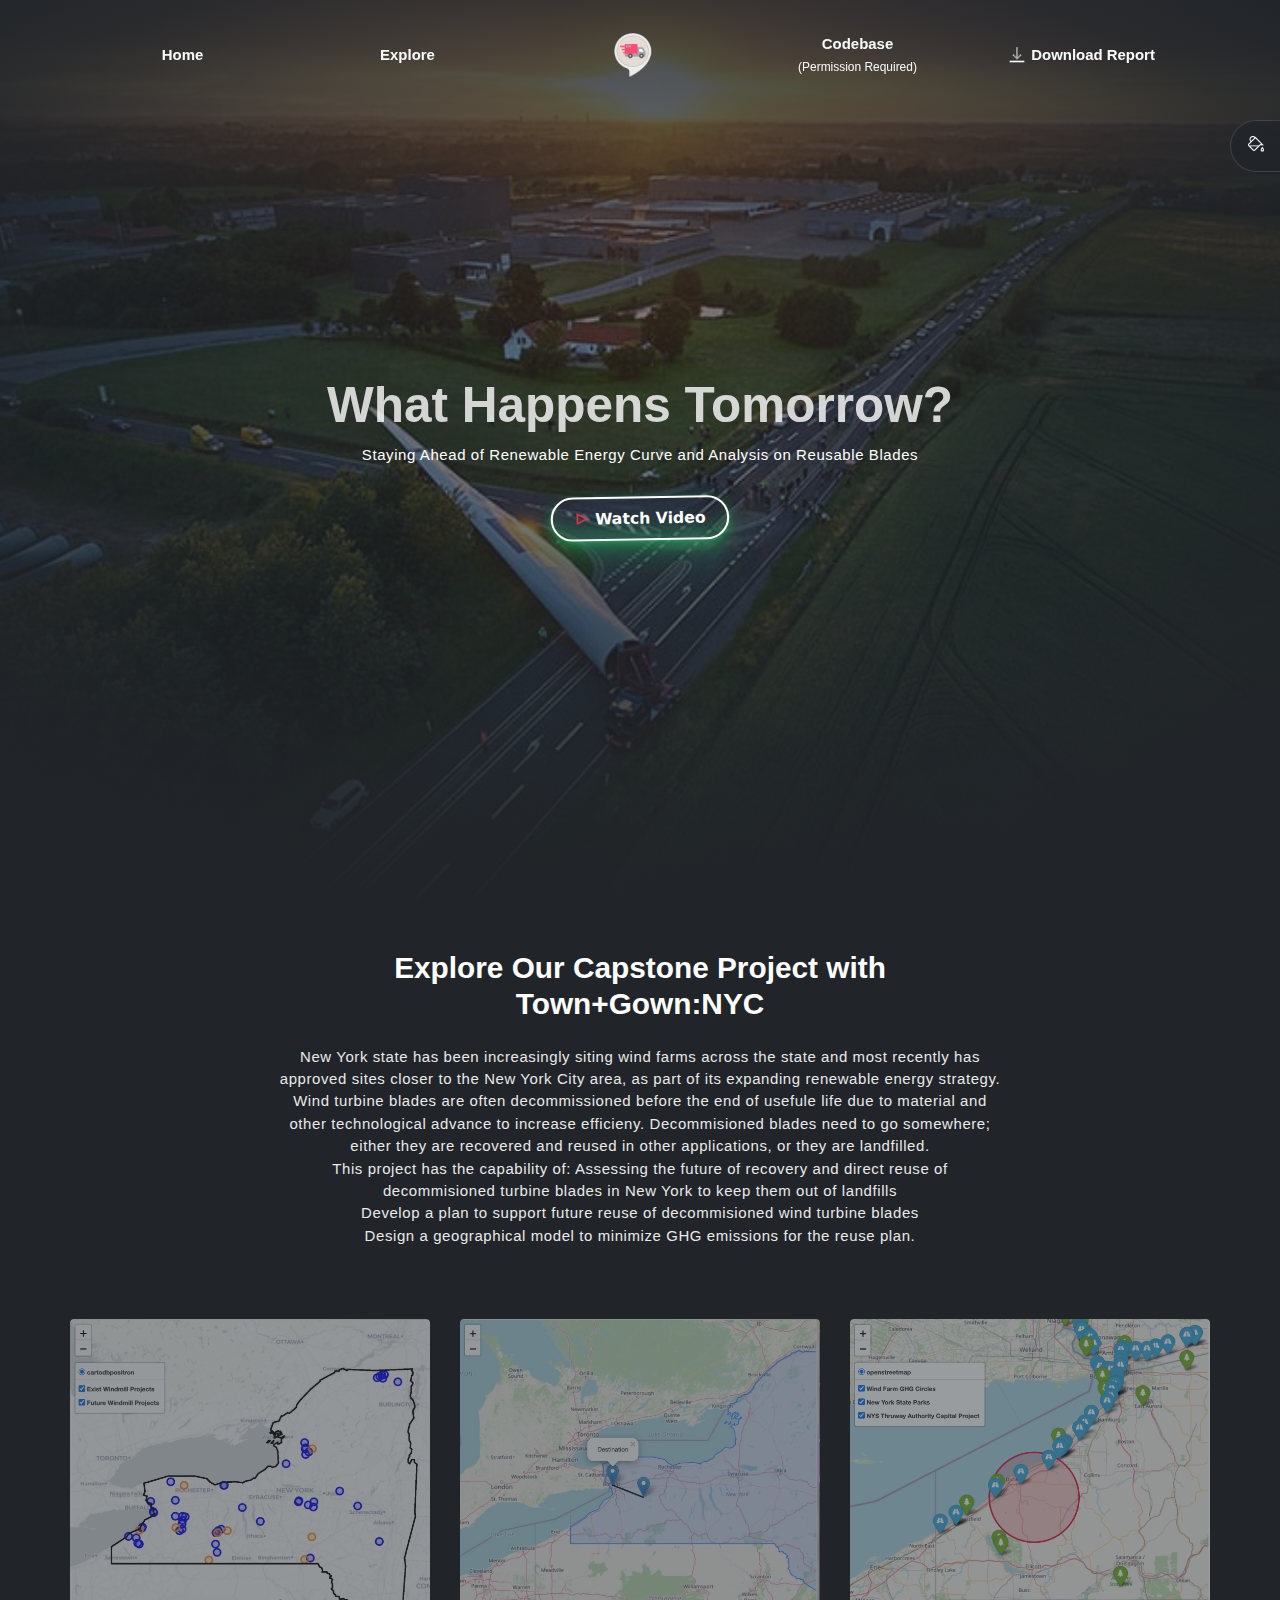
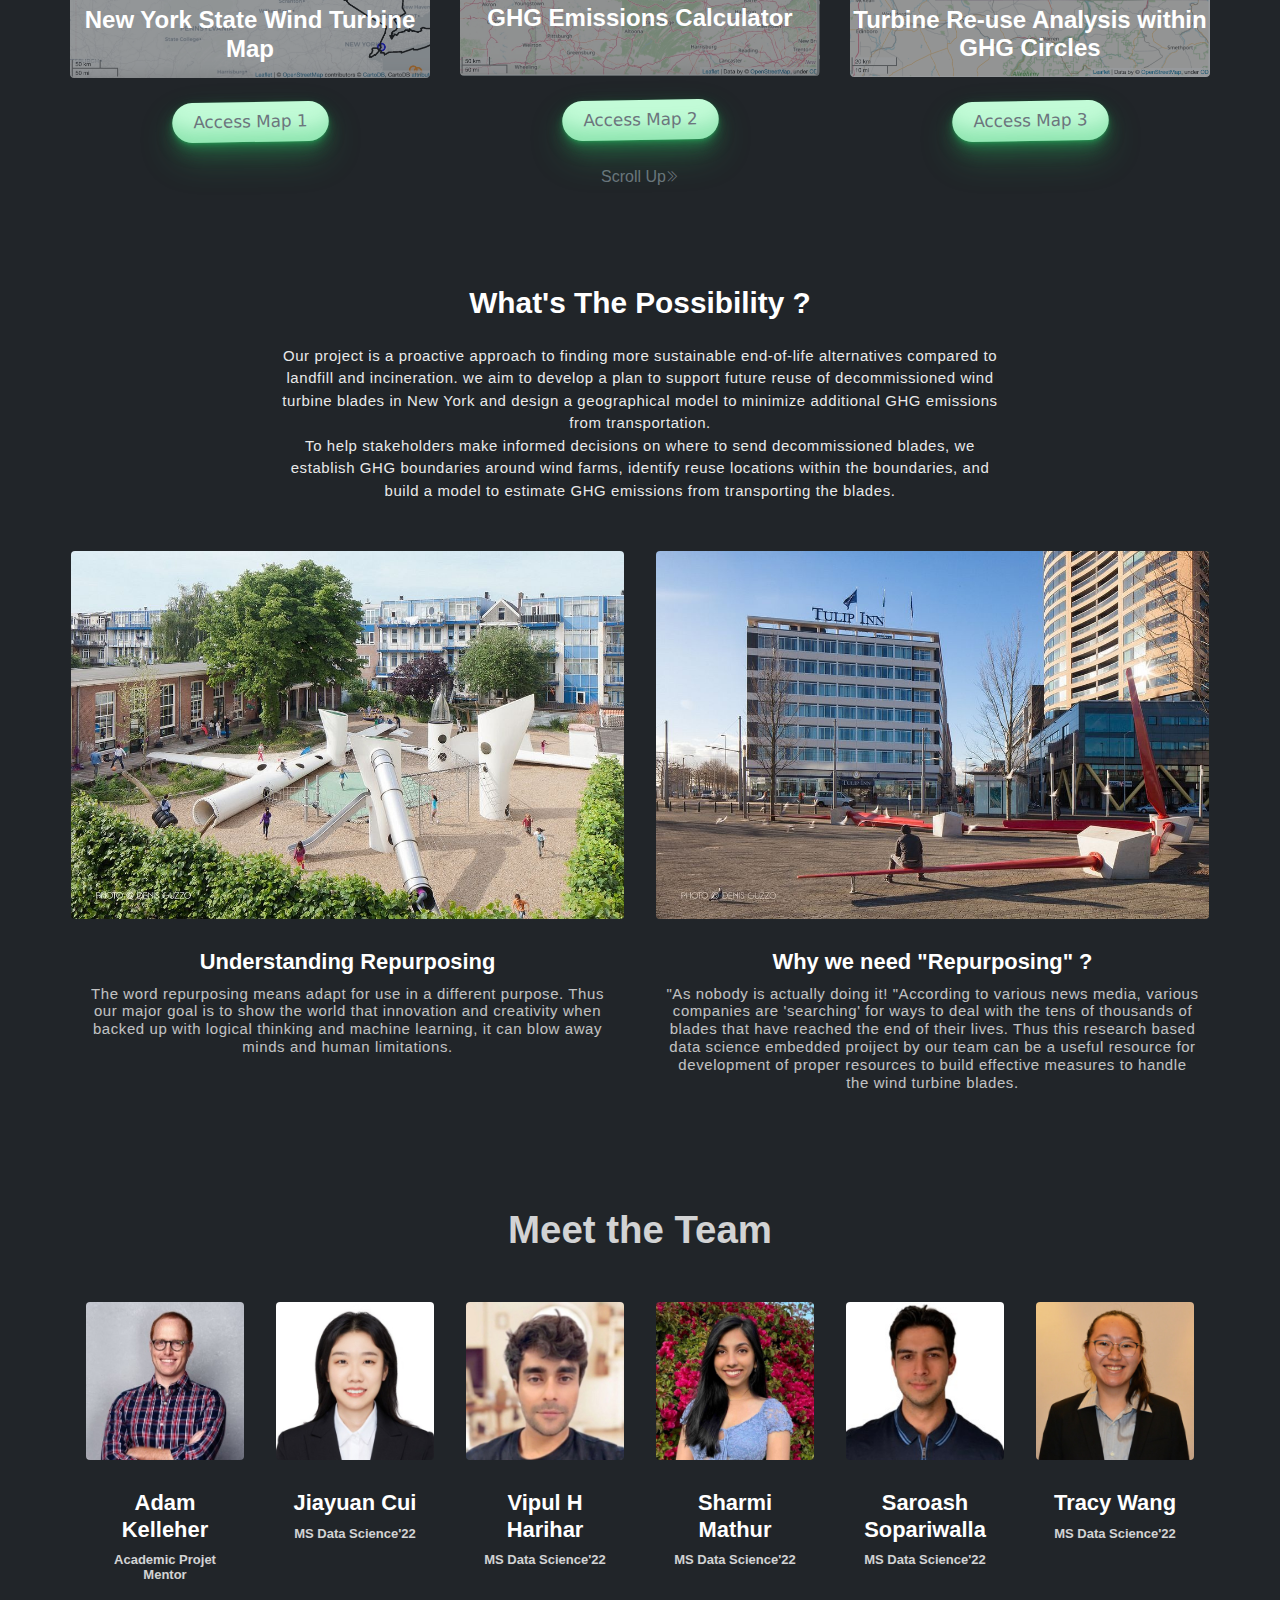
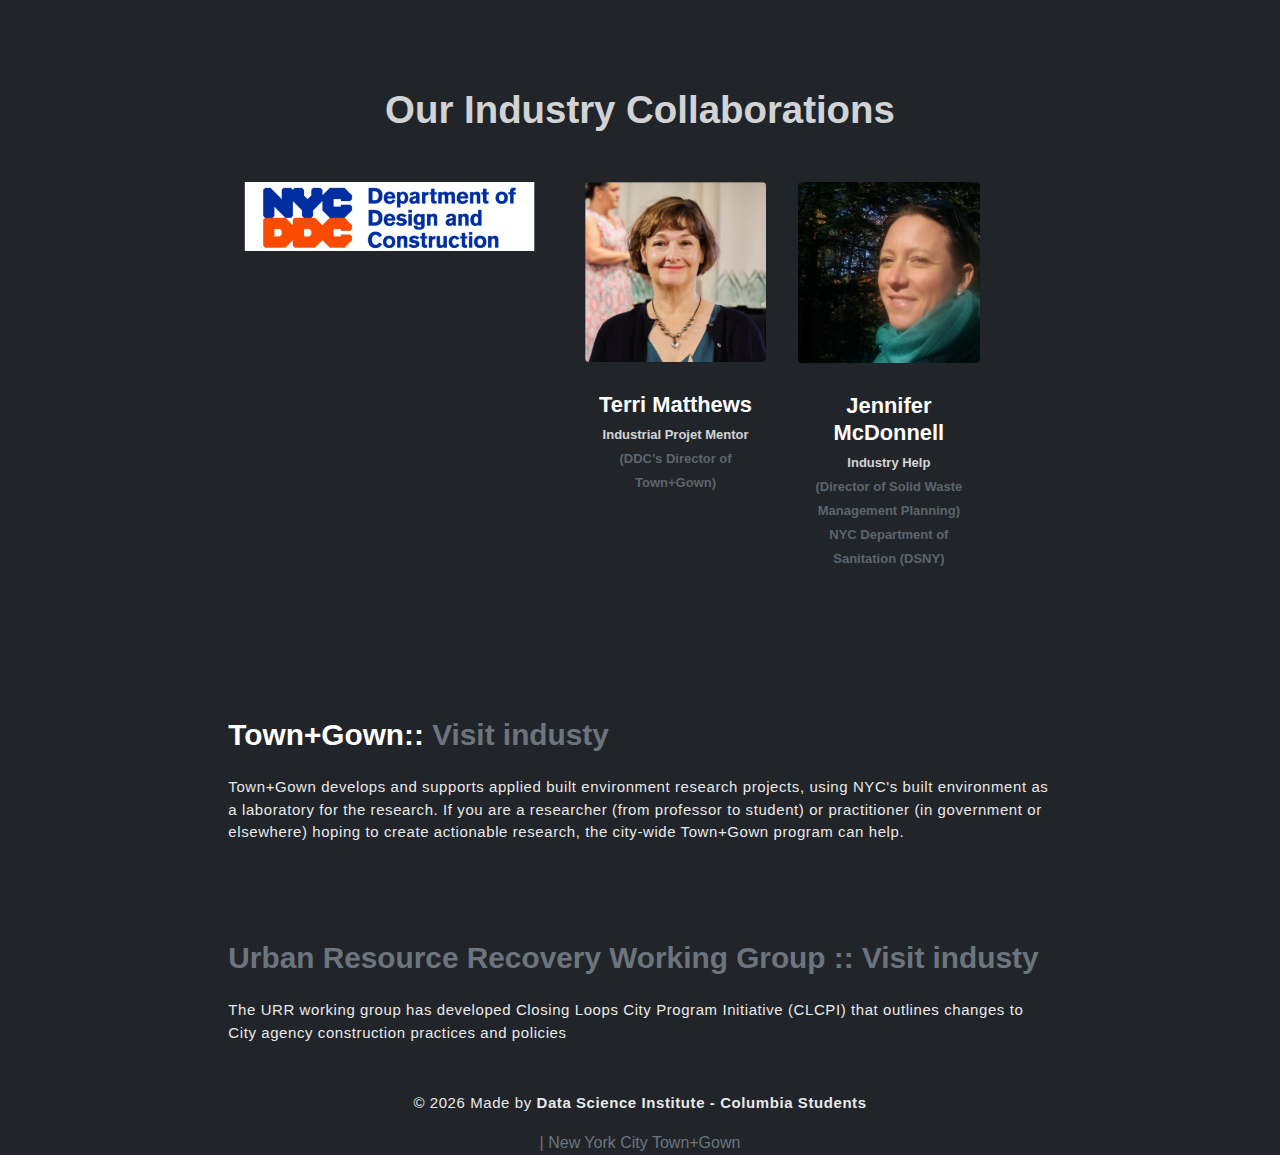
==== commit d7582e3a: "Update index.html" ====
--- a/index.html
+++ b/index.html
@@ -258,6 +258,15 @@
 		    
 		    
 		    <div class="row mb-5">
+		      <div class="col-md-5">
+                <a href="#" class="card">
+                    <img src="assets/imgs/t10.jpeg" class="card-img" alt="DSI_alternative_text">
+                    <div class="card-body">
+                    
+		    
+		    </div>                  
+                </a>
+		    </div>
 		    <div class="col-md-3">
                 <a href="https://www.linkedin.com/in/terri-matthews-16897019/" class="card">
                     <img src="assets/imgs/t8.jpeg" class="card-img" alt="DSI_alternative_text">
@@ -283,15 +292,7 @@
 		    
 		    </div>                  
                 </a>
-              <div class="col-md-5">
-                <a href="#" class="card">
-                    <img src="assets/imgs/t10.jpeg" class="card-img" alt="DSI_alternative_text">
-                    <div class="card-body">
-                    
-		    
-		    </div>                  
-                </a>
-		    </div>
+            
 		    </center>
 		    
 		<h6 class="title mb-4 mt-5 pt-5">Town+Gown:: <a href="https://www.nyc.gov/site/ddc/about/town-gown.page"> Visit industy</h6>
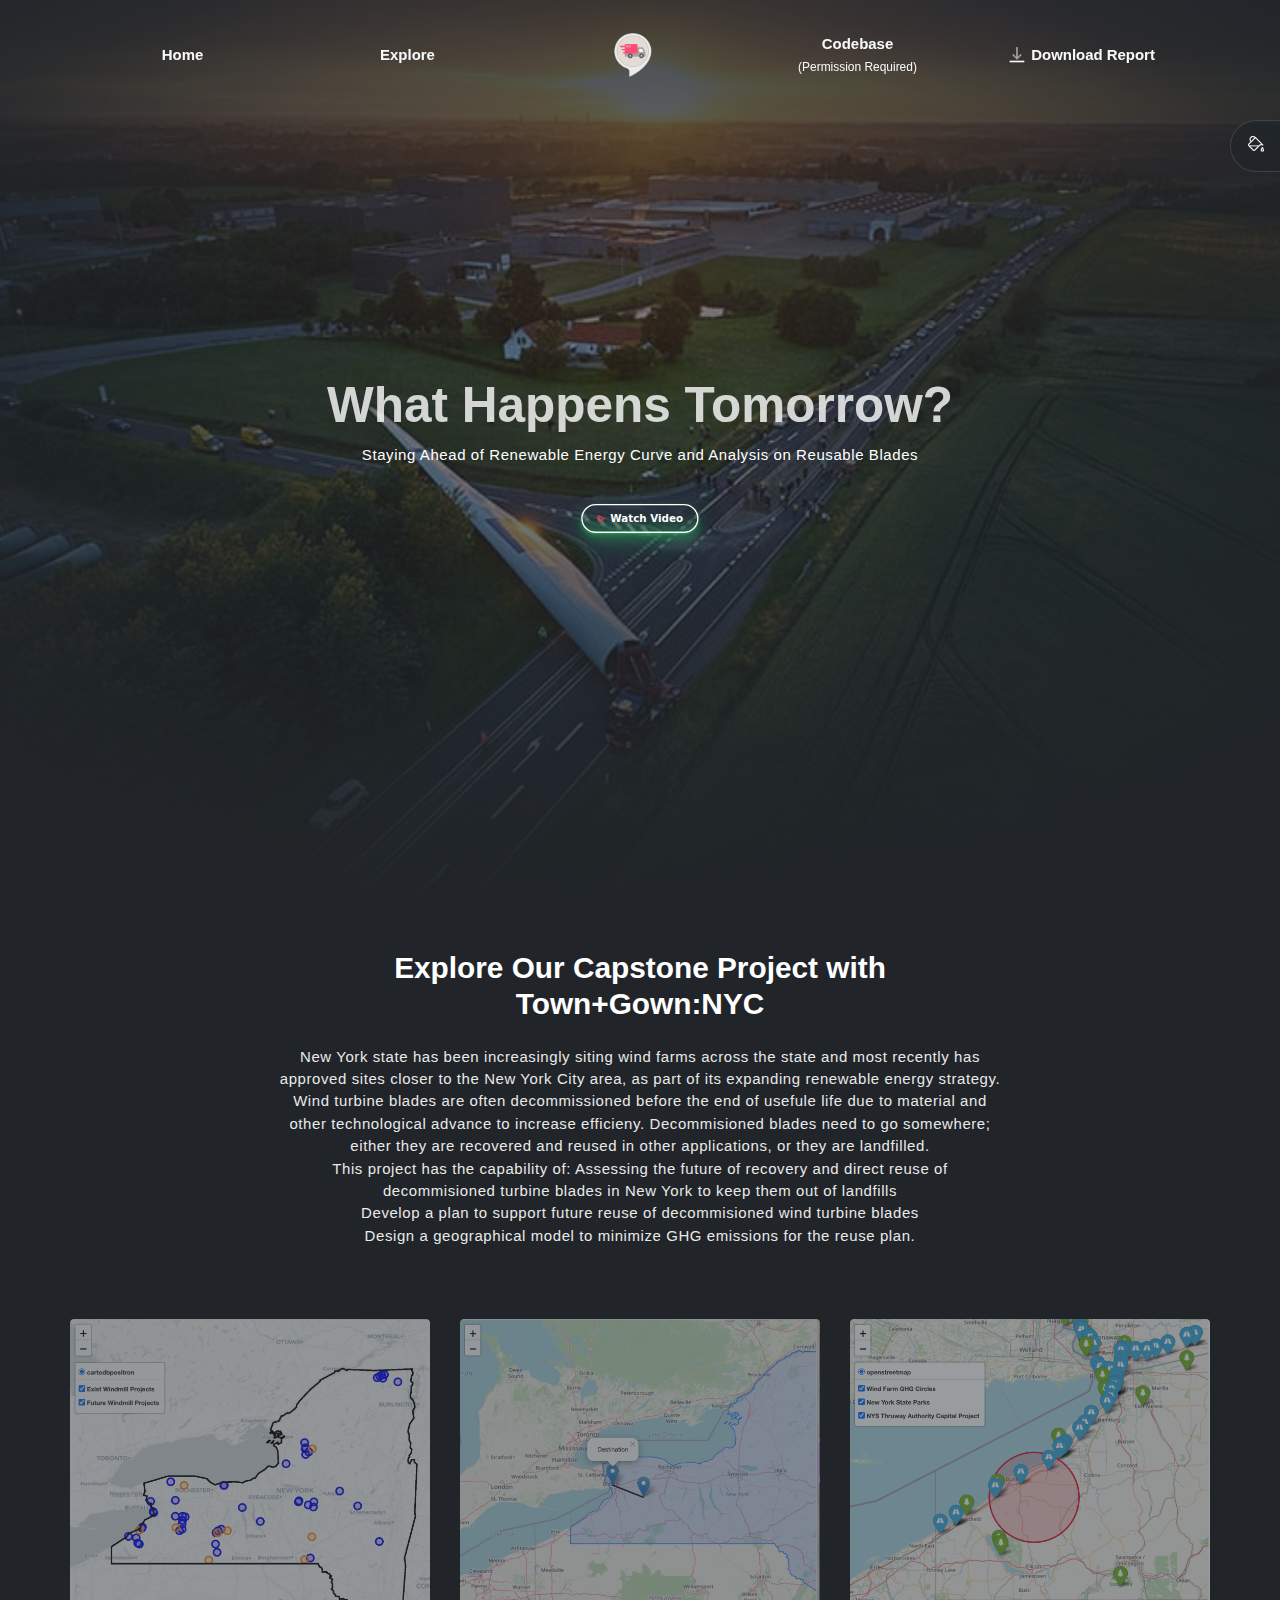
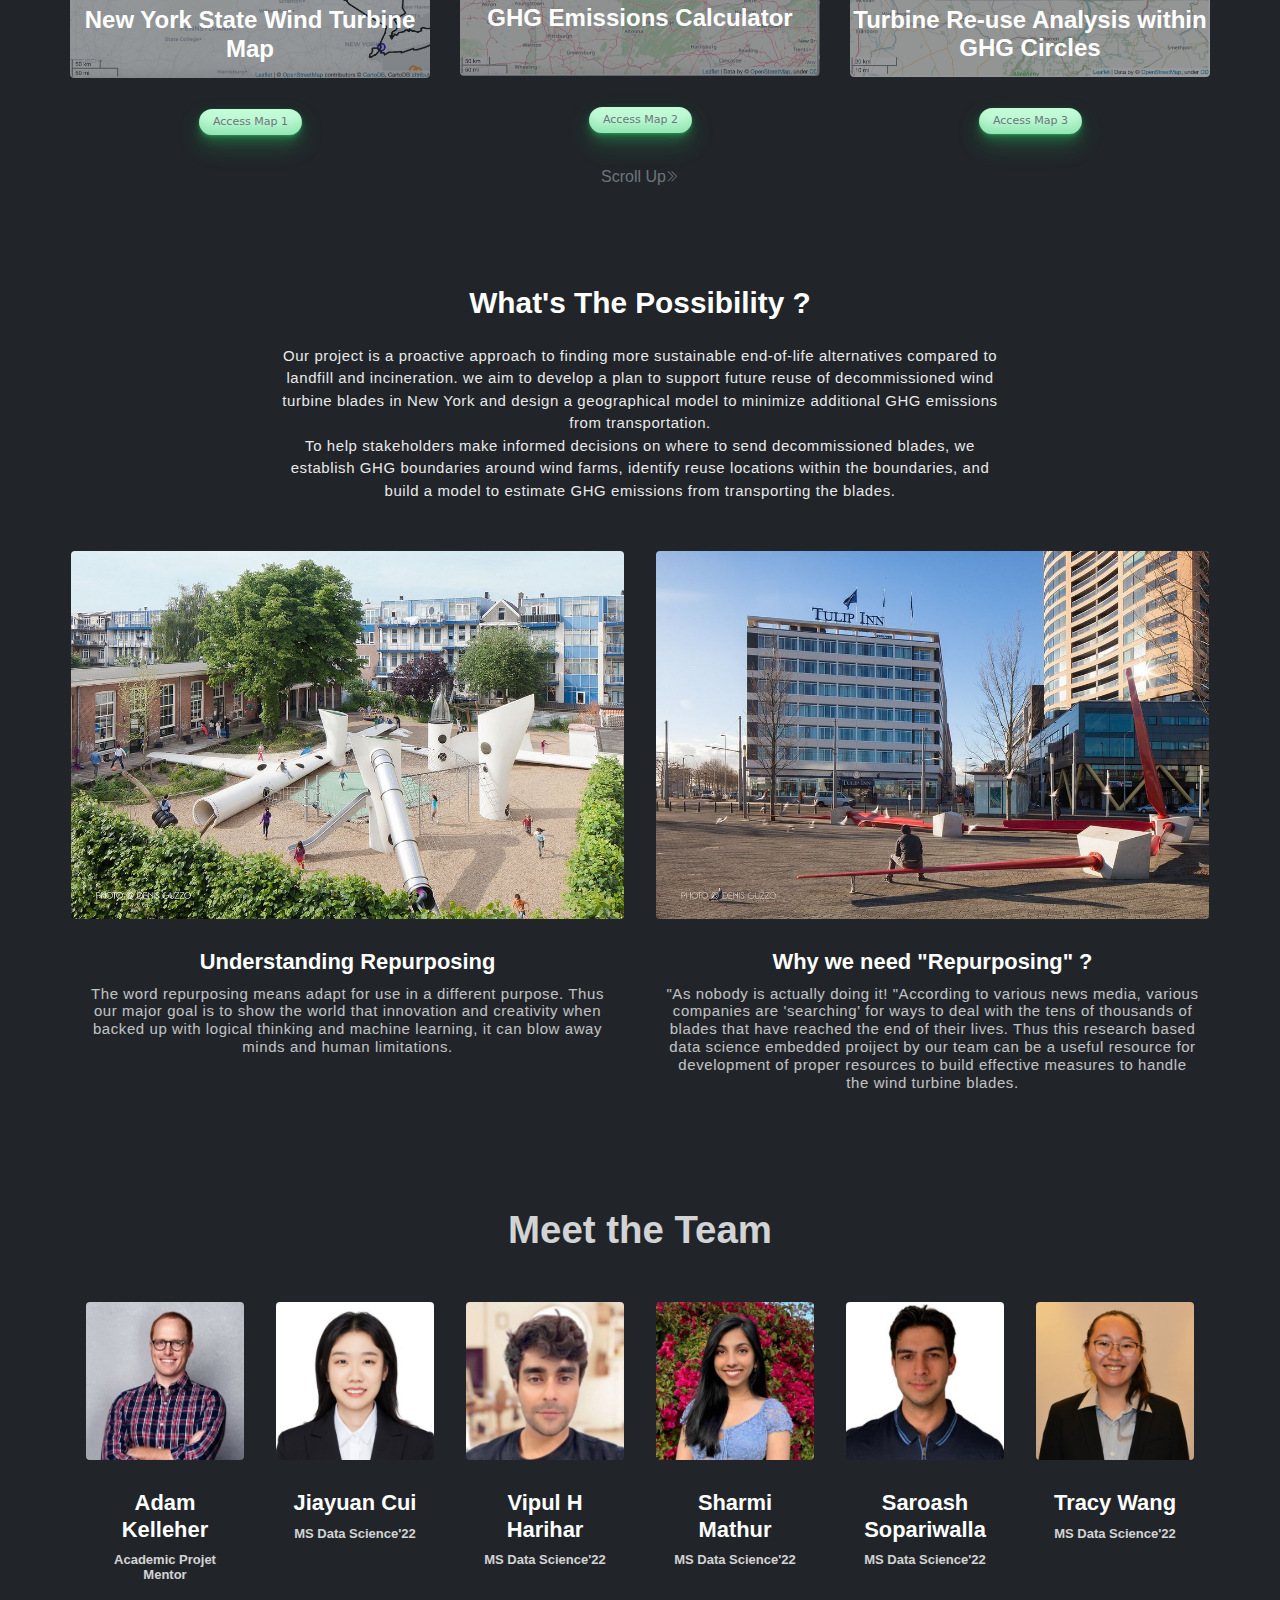
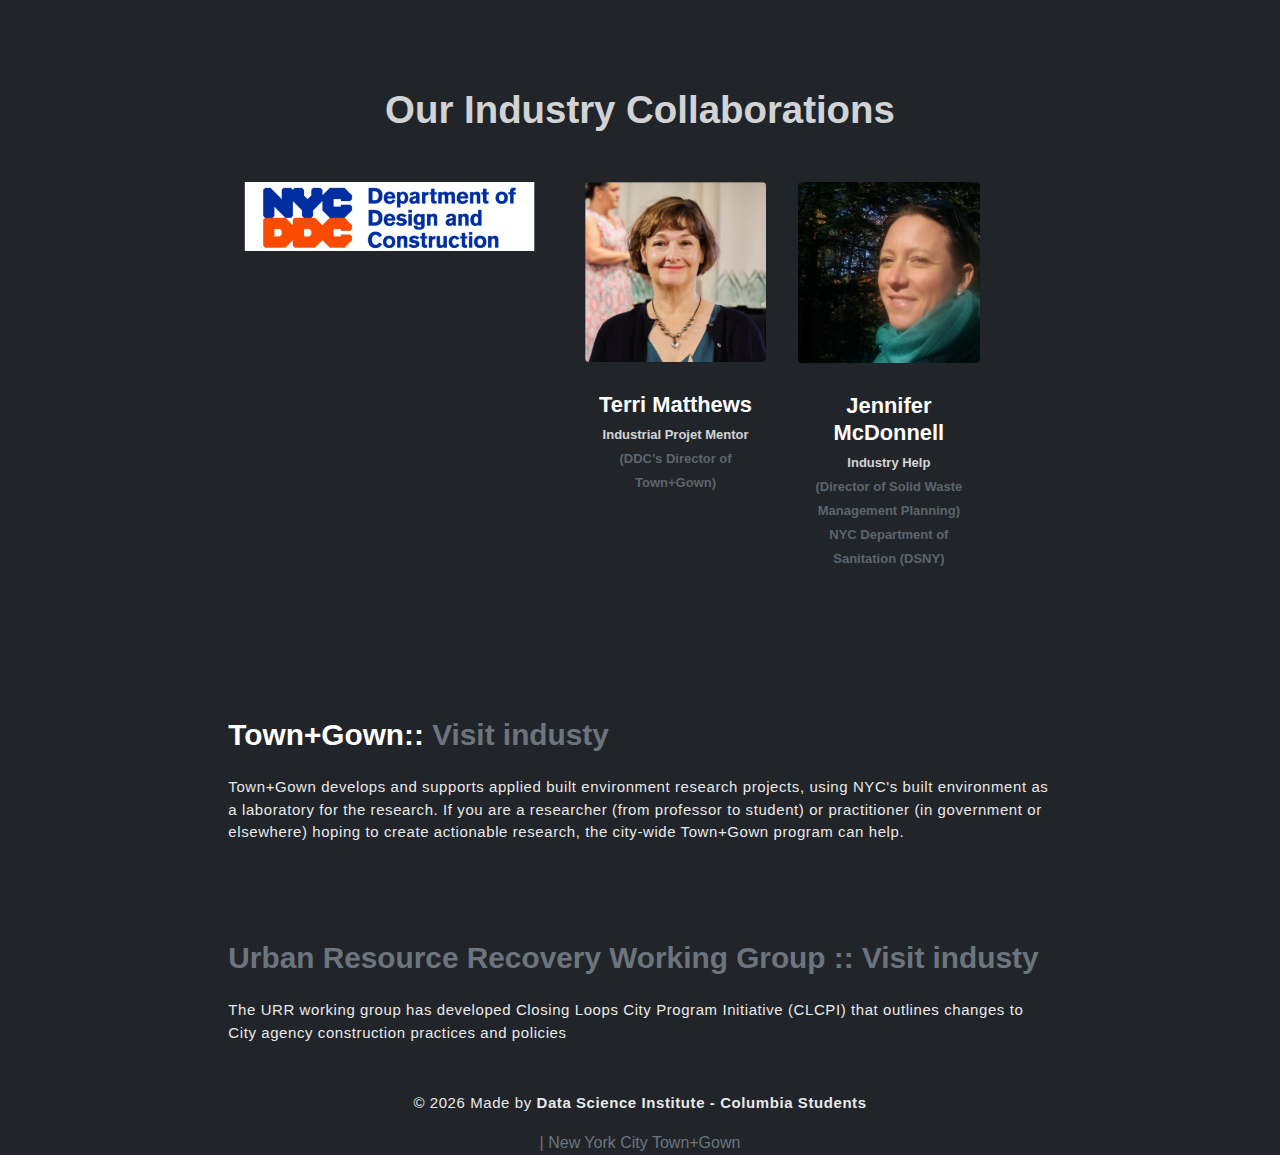
==== commit 40884d1b: "Button Update" ====
--- a/index.html
+++ b/index.html
@@ -35,10 +35,9 @@
   -webkit-user-select: none;
   touch-action: manipulation;
 }
-
-button{
-  box-shadow: rgba(44,187,99,.35) 0 -25px 18px -14px inset,rgba(44,187,99,.25) 0 1px 2px,rgba(44,187,99,.25) 0 2px 4px,rgba(44,187,99,.25) 0 4px 8px,rgba(44,187,99,.25) 0 8px 16px,rgba(44,187,99,.25) 0 16px 32px;
-  transform: scale(1.05) rotate(-1deg);
+button {
+    box-shadow: rgb(44 187 99 / 35%) 0 -25px 18px -14px inset, rgb(44 187 99 / 25%) 0 1px 2px, rgb(44 187 99 / 25%) 0 2px 4px, rgb(44 187 99 / 25%) 0 4px 8px, rgb(44 187 99 / 25%) 0 8px 16px, rgb(44 187 99 / 25%) 0 16px 32px;
+    transform: scale(0.69) rotate(0deg);
 }
 	</style>
 	
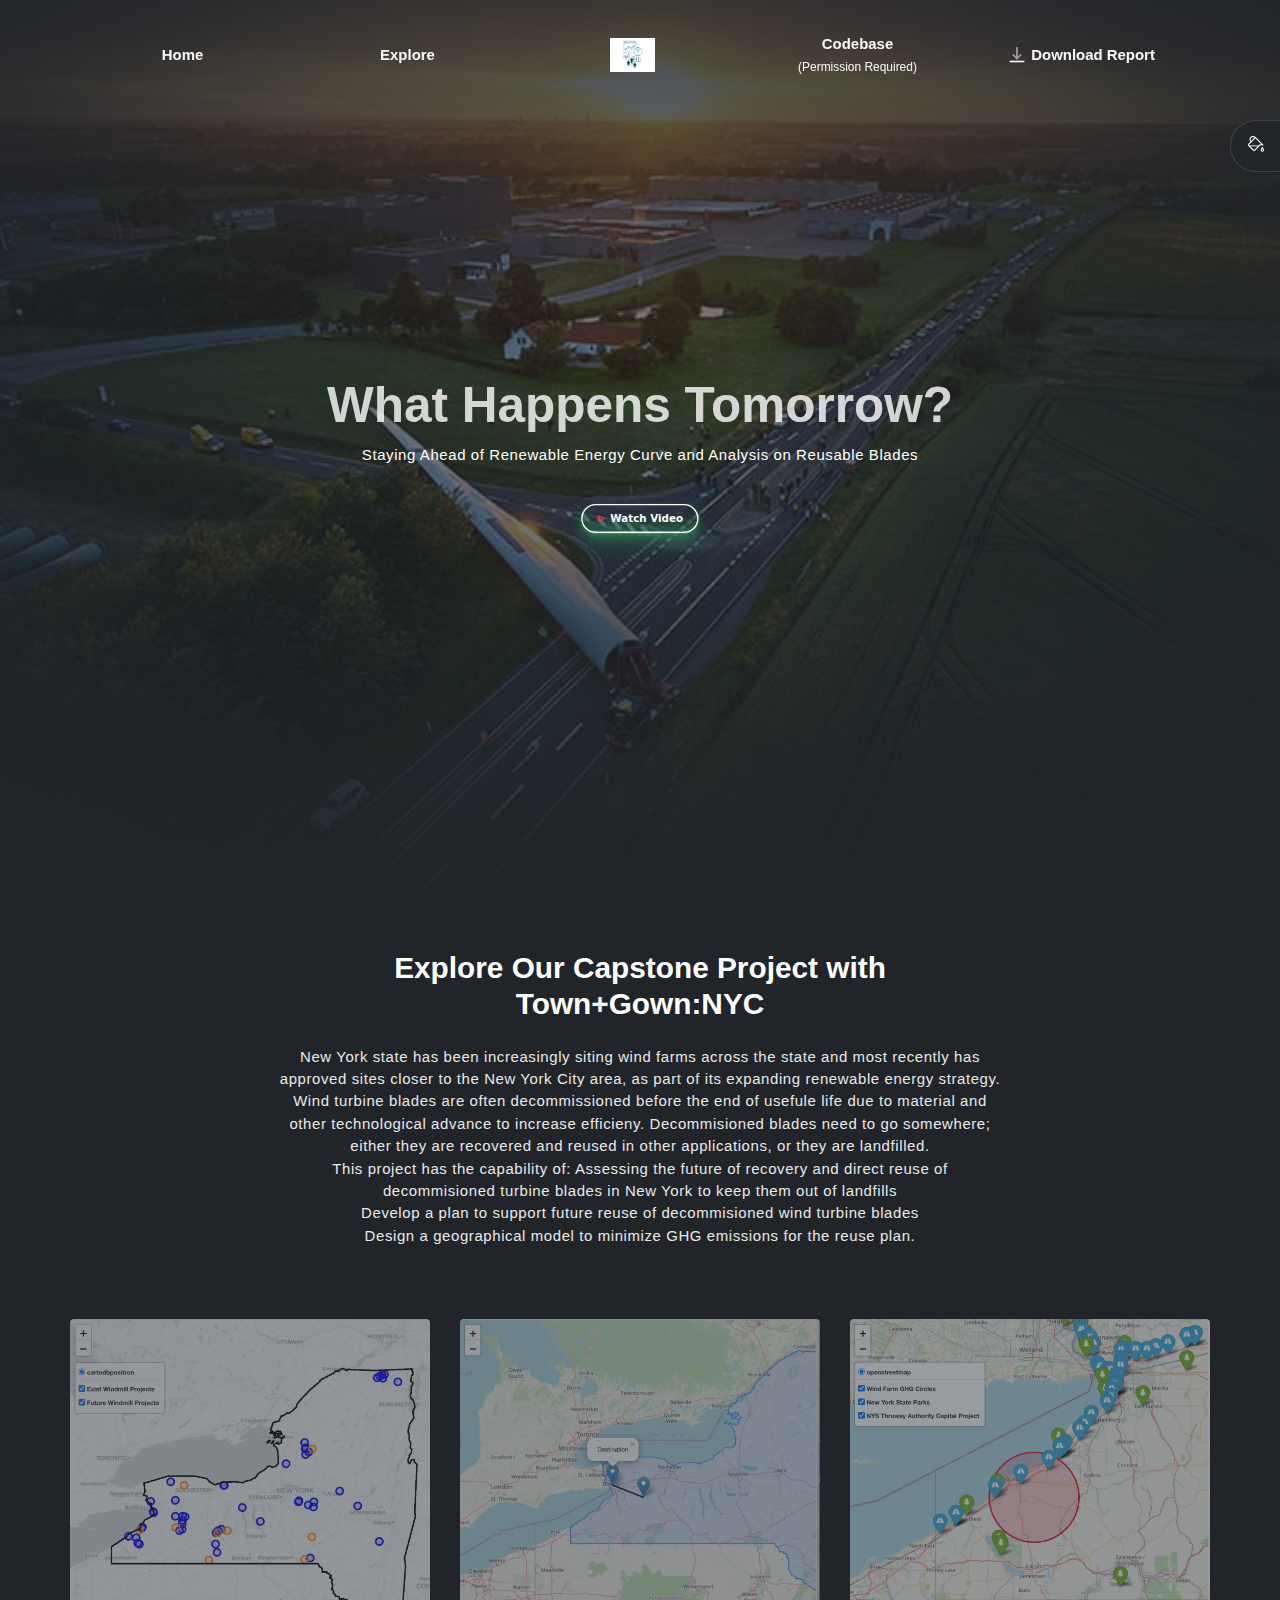
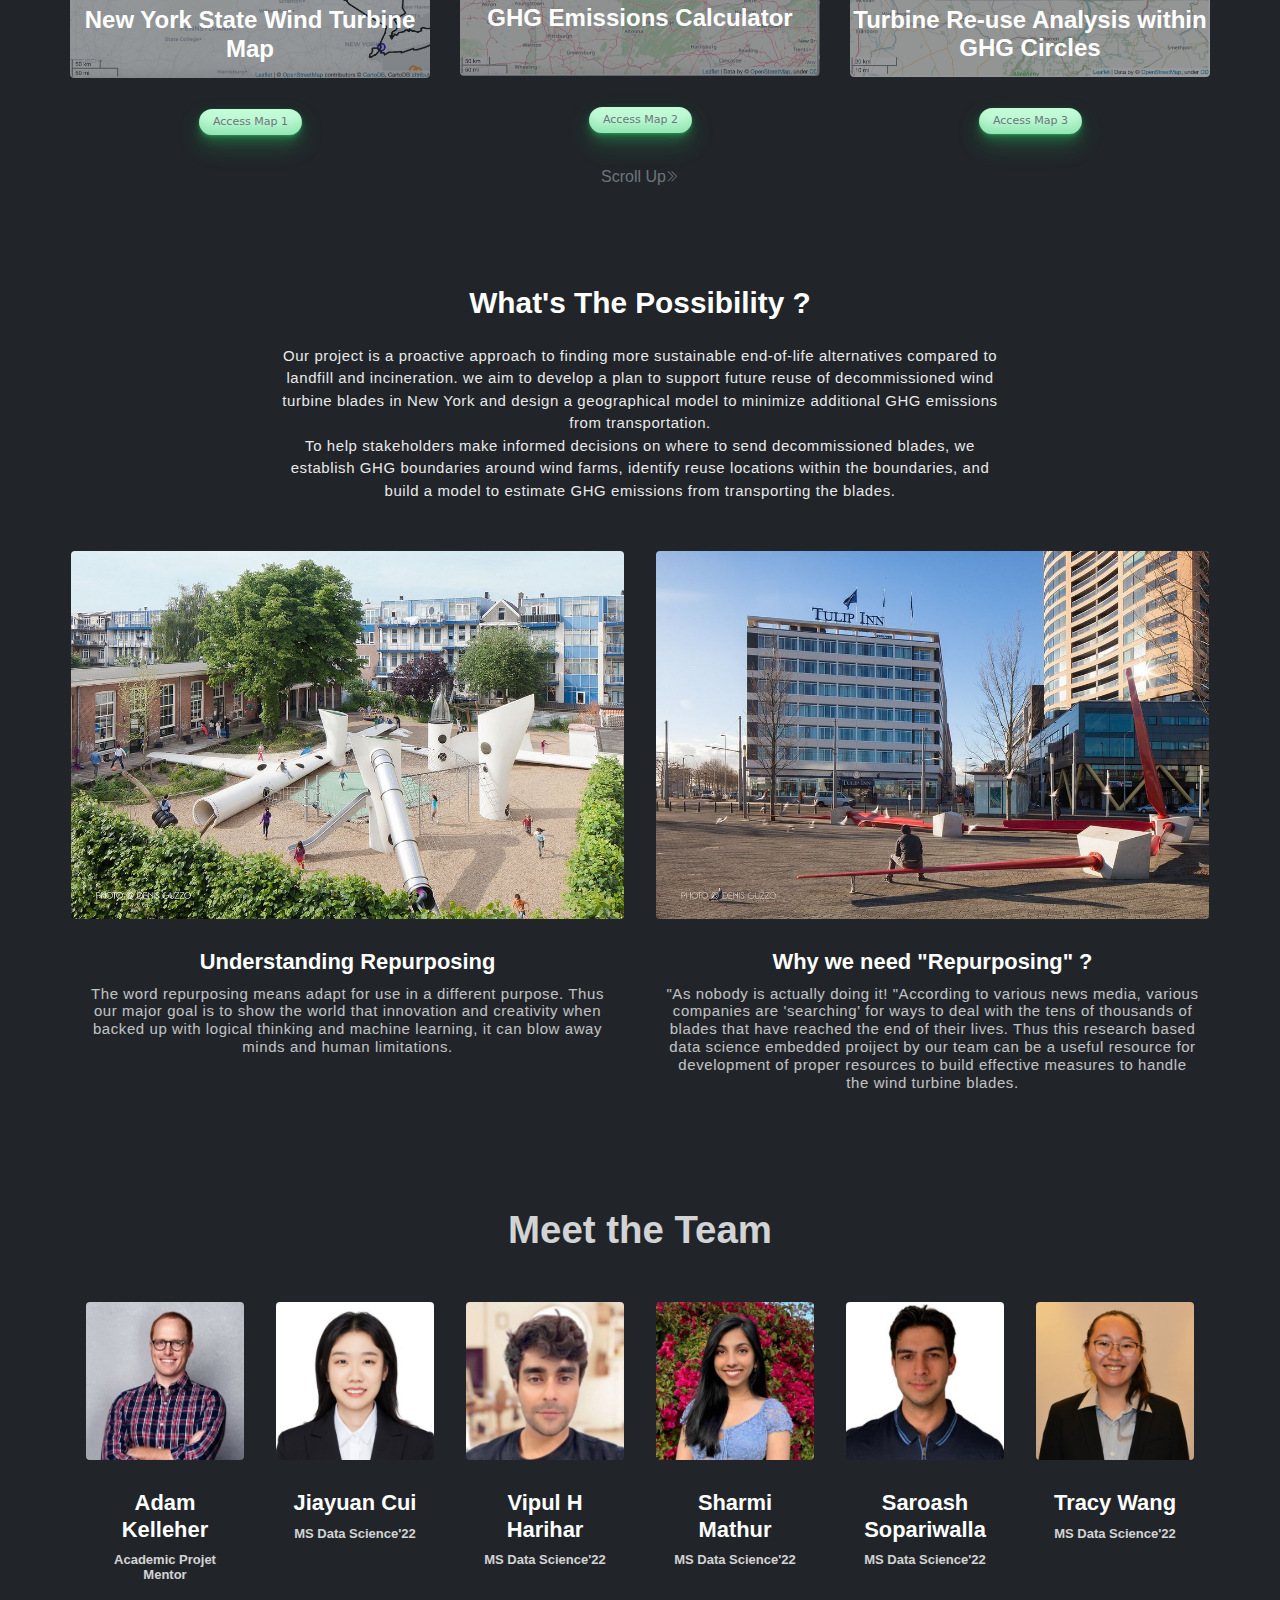
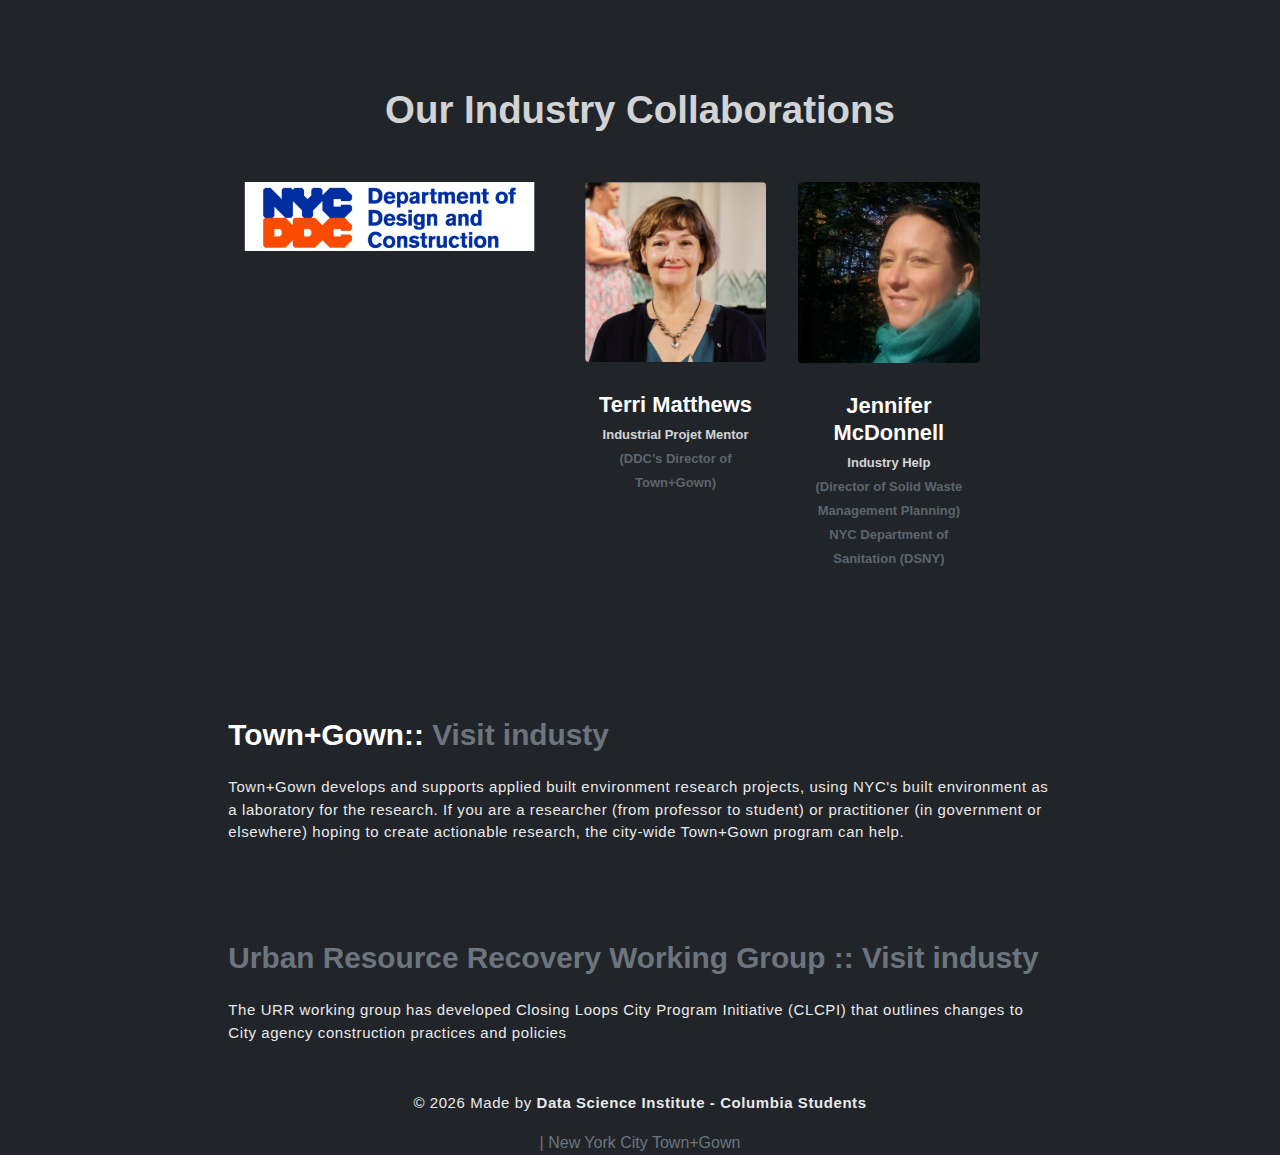
==== commit adab8b8d: "Update index.html" ====
--- a/index.html
+++ b/index.html
@@ -48,7 +48,7 @@
         <ul class="nav-navbar container">
             <li class="nav-item"><a href="#" class="nav-link">Home</a></li>
             <li class="nav-item"><a href="#explore" class="nav-link">Explore</a></li>
-            <li class="nav-item"><a href="https://jiayuancui-wind-turbine-blades-web-app-app-br9vi9.streamlit.app" class="nav-link"><img src="assets/imgs/placeholder.jpg" "></a></li>
+            <li class="nav-item"><a href="https://jiayuancui-wind-turbine-blades-web-app-app-br9vi9.streamlit.app" class="nav-link"><img src="assets/imgs/icon.gif" "></a></li>
             <li class="nav-item"><a href="https://github.com/virslaan/Wind-Turbine-Blades-CUCP/tree/main/notebooks" class="nav-link">Codebase<br/><small>(Permission Required)</small></sub></a></li>
             <li class="nav-item search">
                 <a href="https://github.com/virslaan/Wind-Turbine-Blades-CUCP/raw/main/deliverables/NYC-Matthews_Turbine-Blades_1st_report.pdf" class="nav-link search-toggle"><i class="ti-download"></i> Download Report</a>
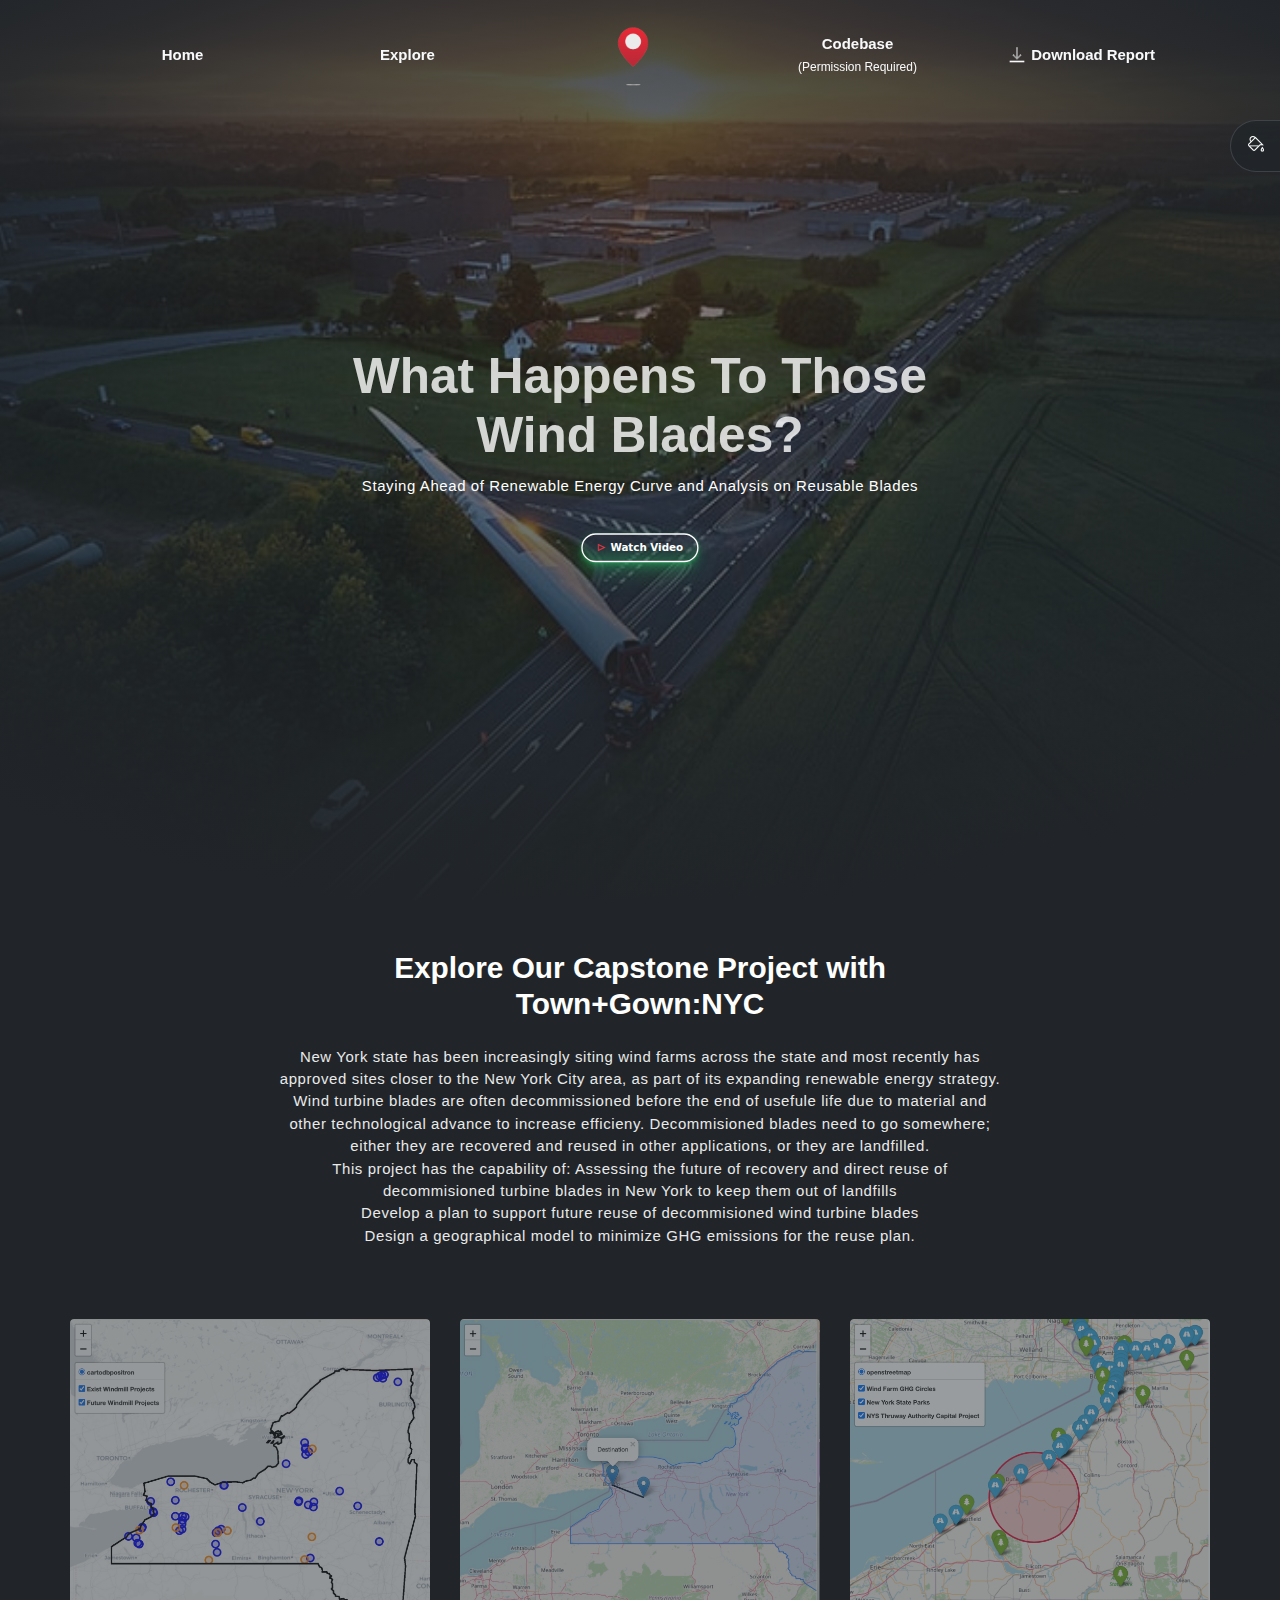
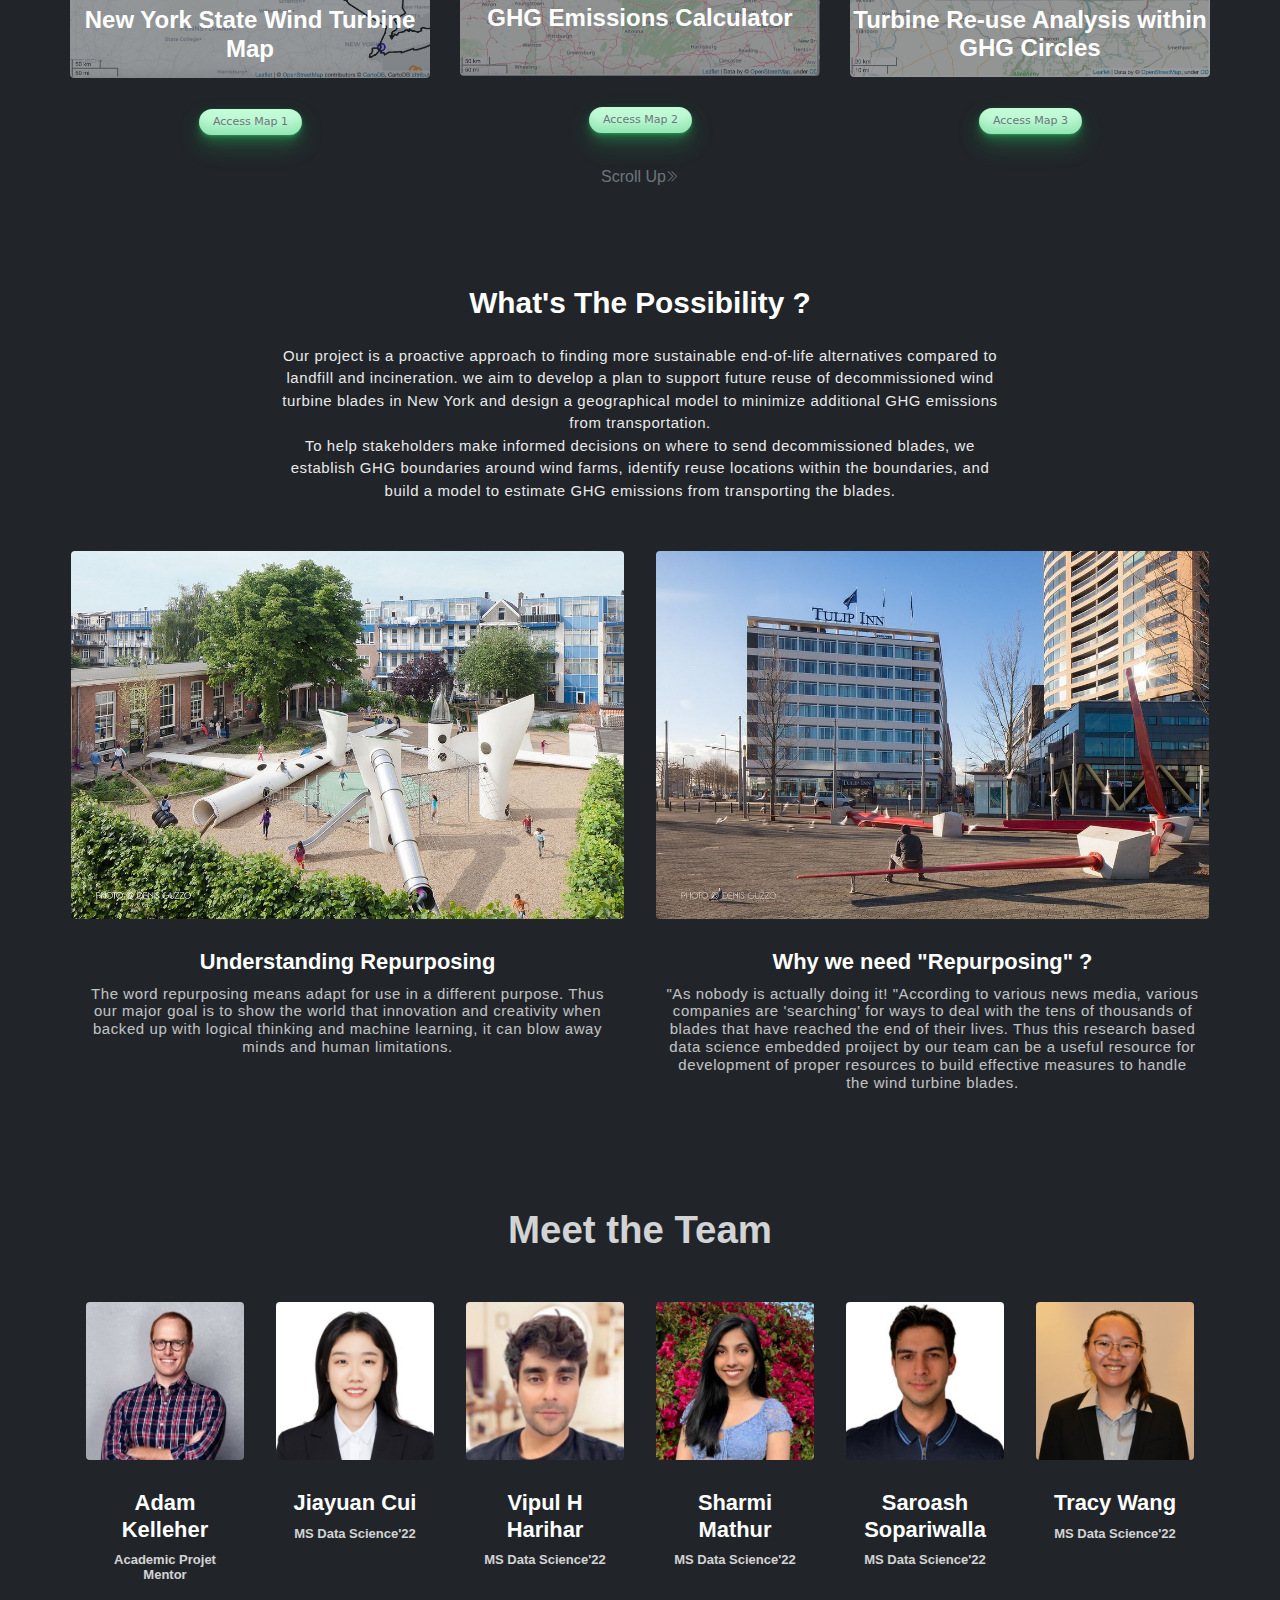
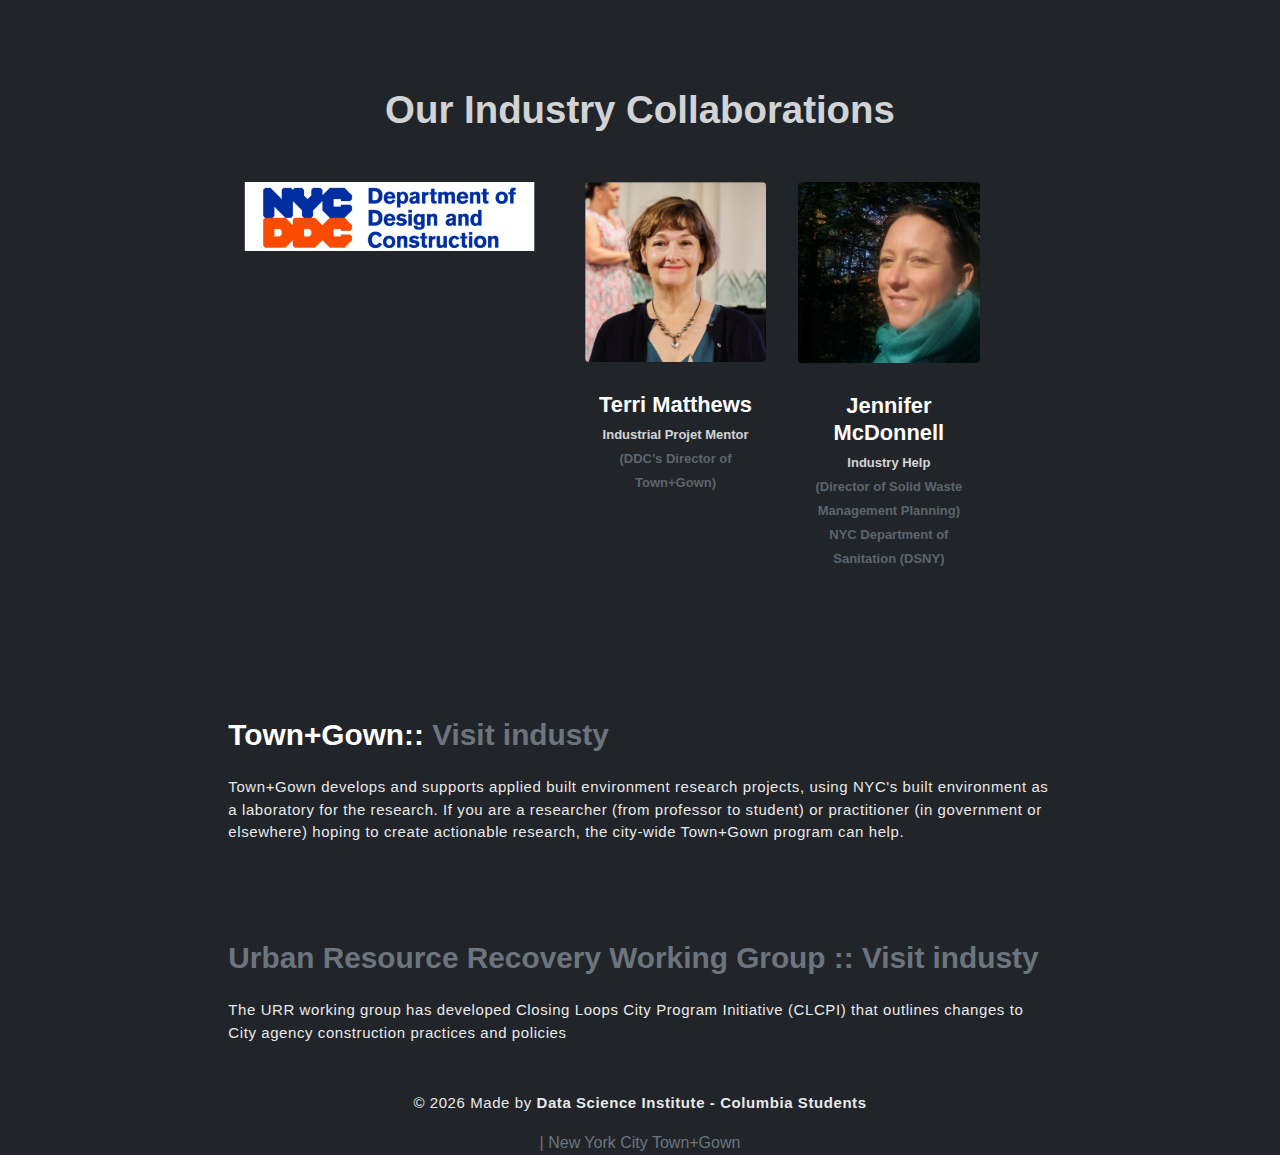
==== commit 5be306f6: "paint box changed to eye icon" ====
--- a/index.html
+++ b/index.html
@@ -60,7 +60,7 @@
     <header class="header">
         <div class="overlay"></div>
         <div class="header-content">
-            <h1 class="header-title">What Happens Tomorrow?</h1>
+            <h1 class="header-title">What Happens To Those Wind Blades?</h1>
             <p class="header-subtitle">Staying Ahead of Renewable Energy Curve and Analysis on Reusable Blades</p>
             <button class="btn btn-theme-color modal-toggle"><i class="ti-control-play text-danger"></i> Watch Video</button>
         </div>
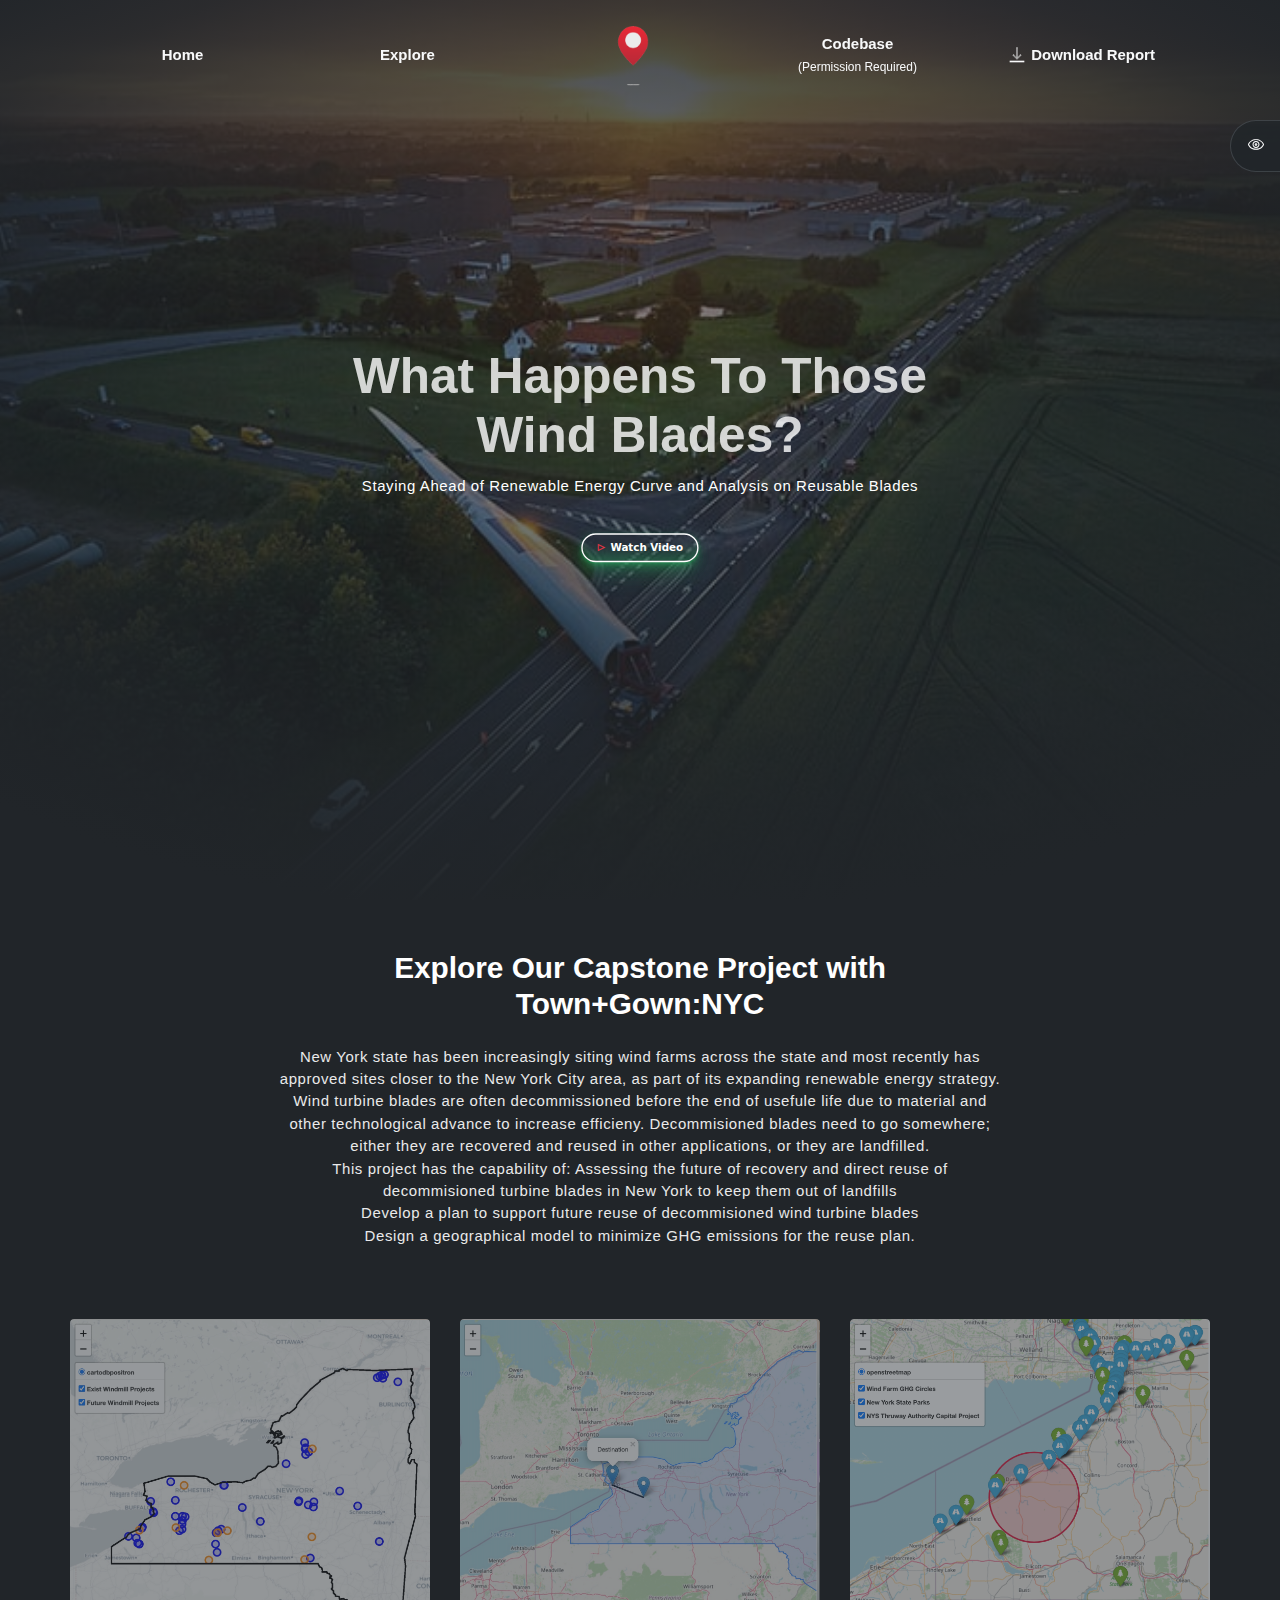
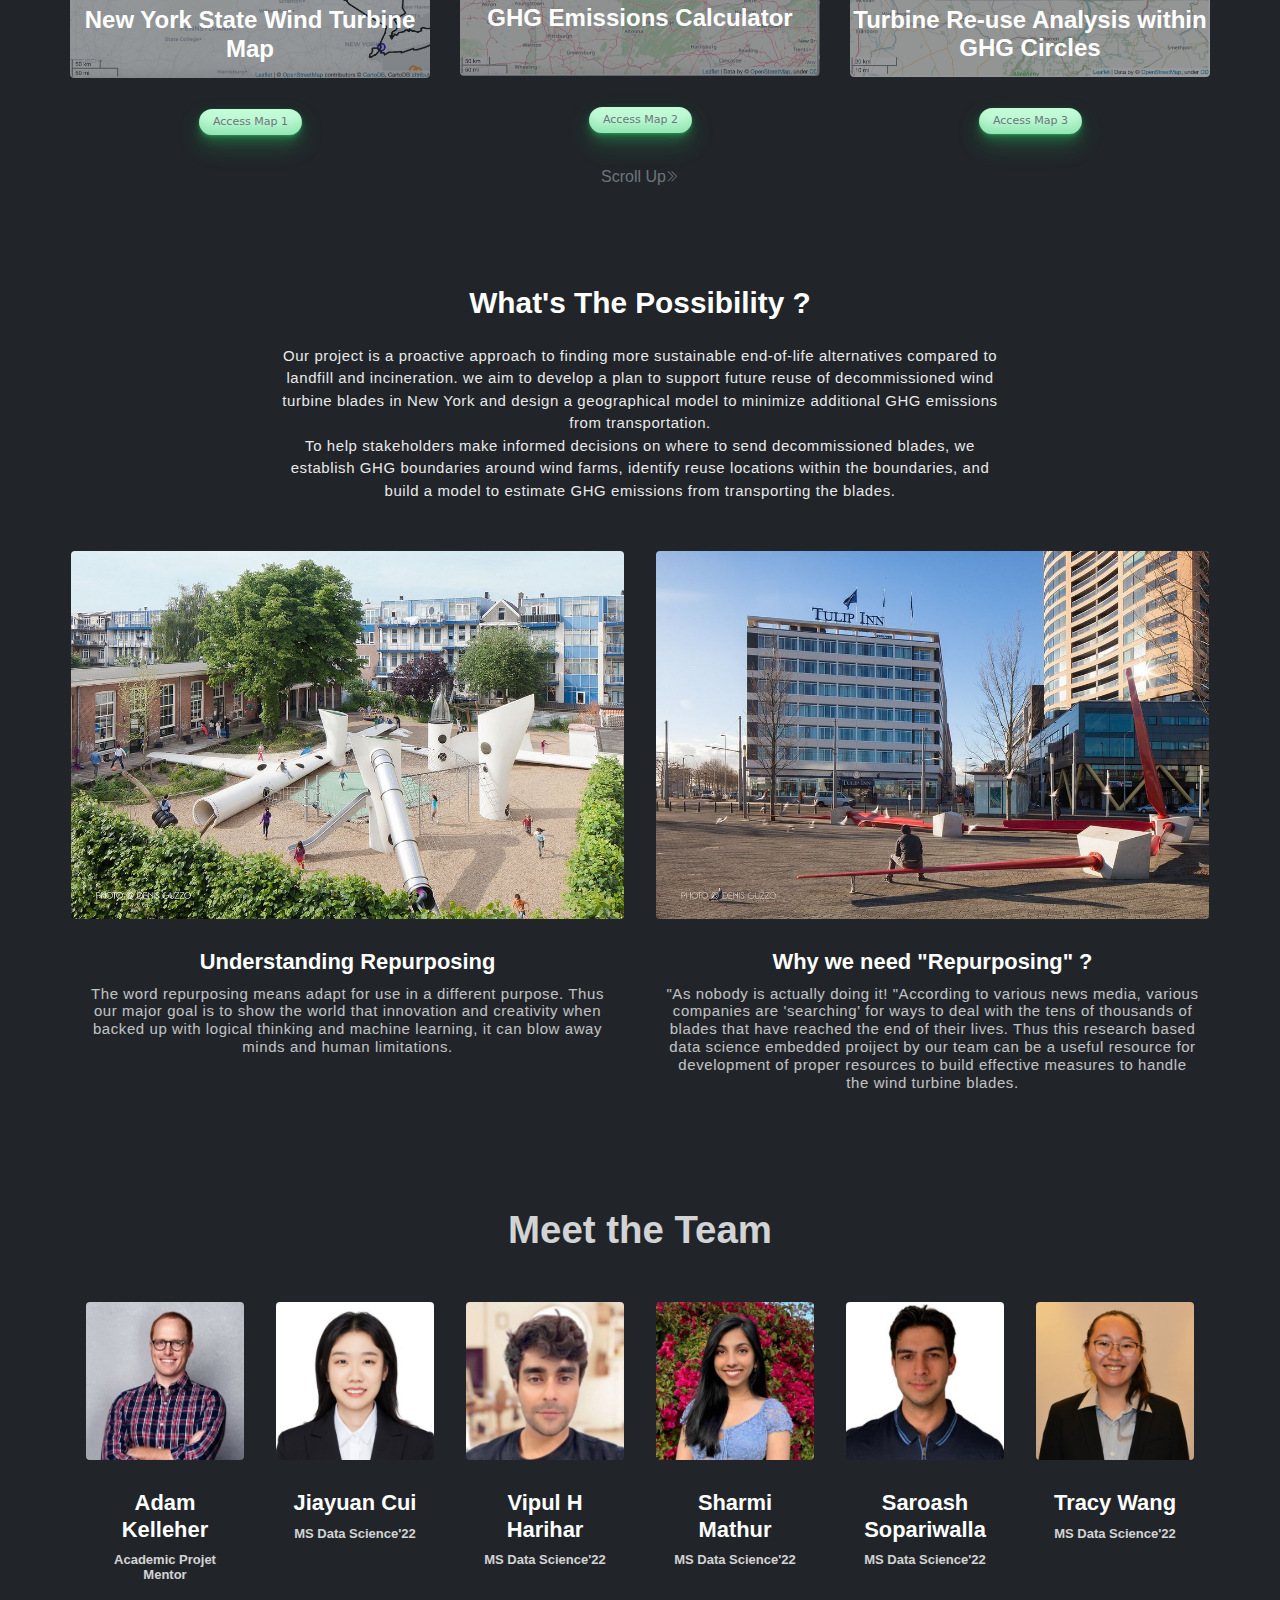
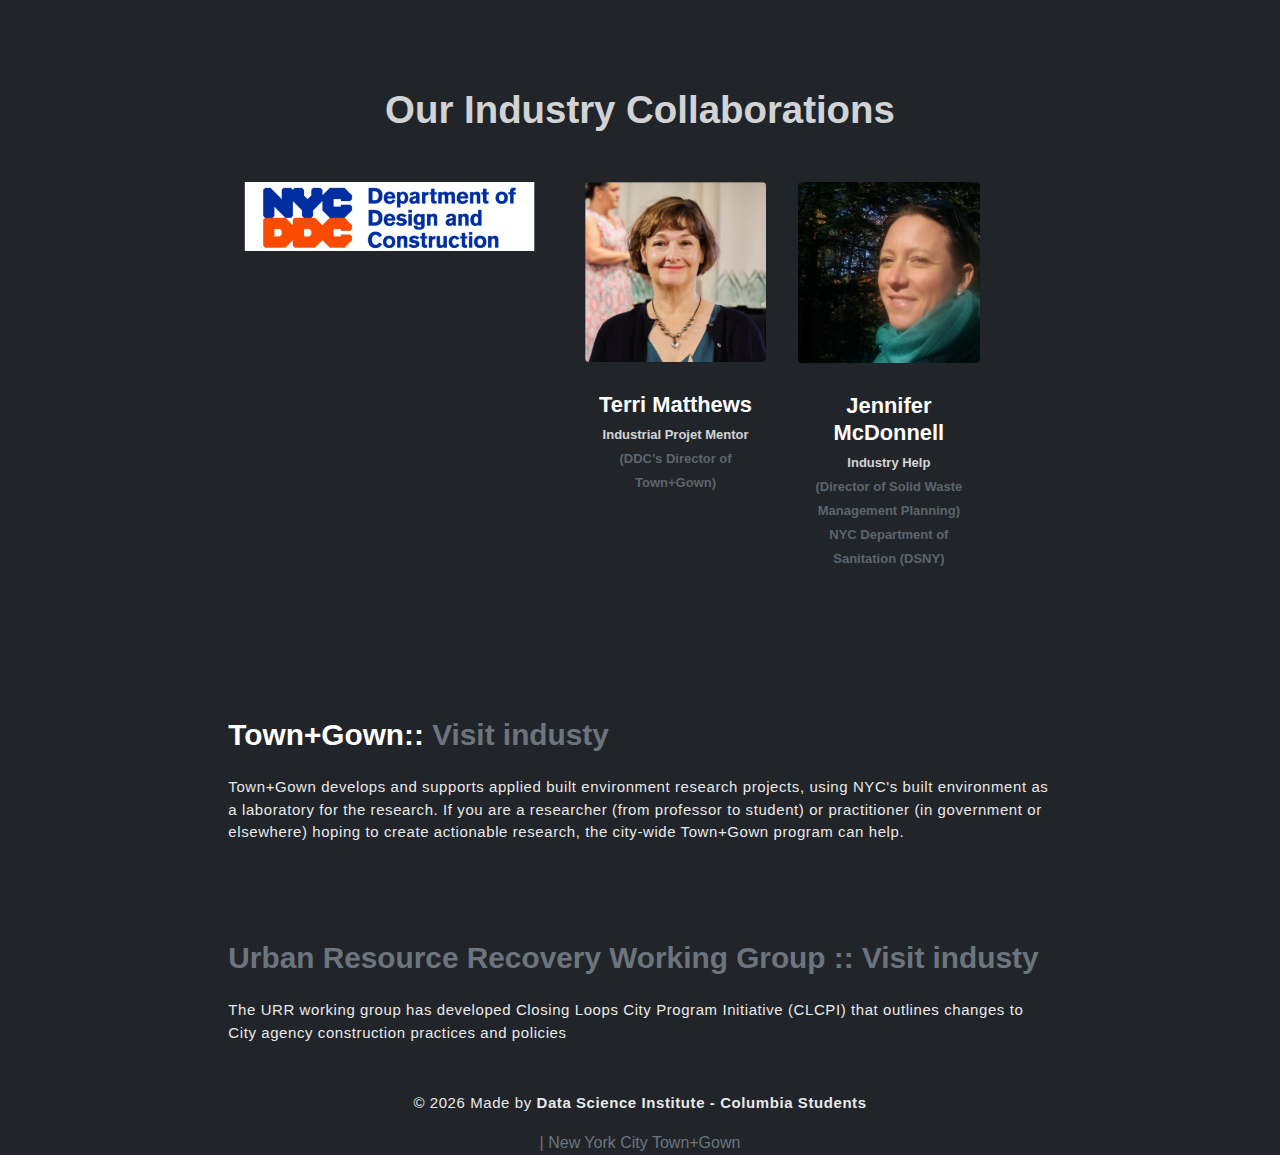
==== commit bbf53744: "Update index.html" ====
--- a/index.html
+++ b/index.html
@@ -78,7 +78,7 @@
     </div> <!-- end of model -->
  <div class="theme-selector">
         <a href="javascript:void(0)" class="spinner">
-            <i class="ti-paint-bucket"></i>
+            <i class="ti-eye"></i>
         </a>
         <div class="body">
             <a href="javascript:void(0)" class="light"></a>
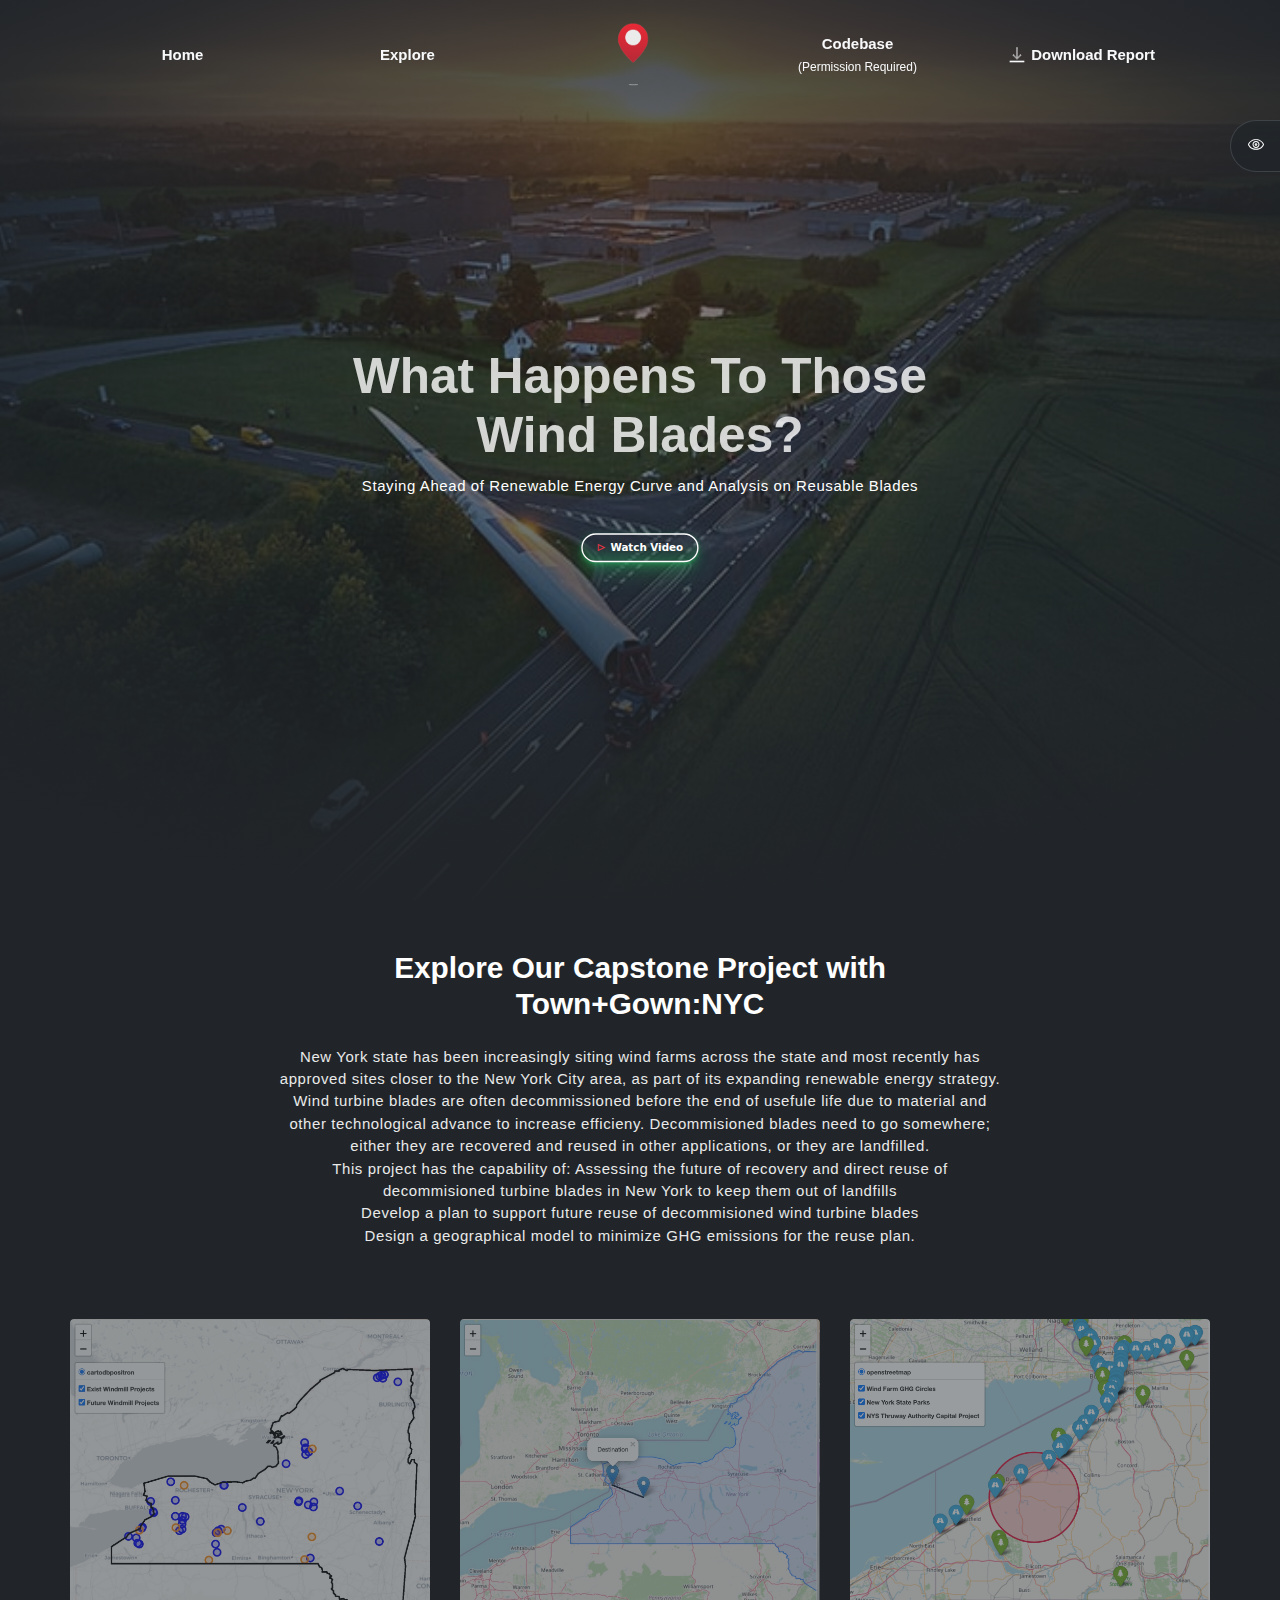
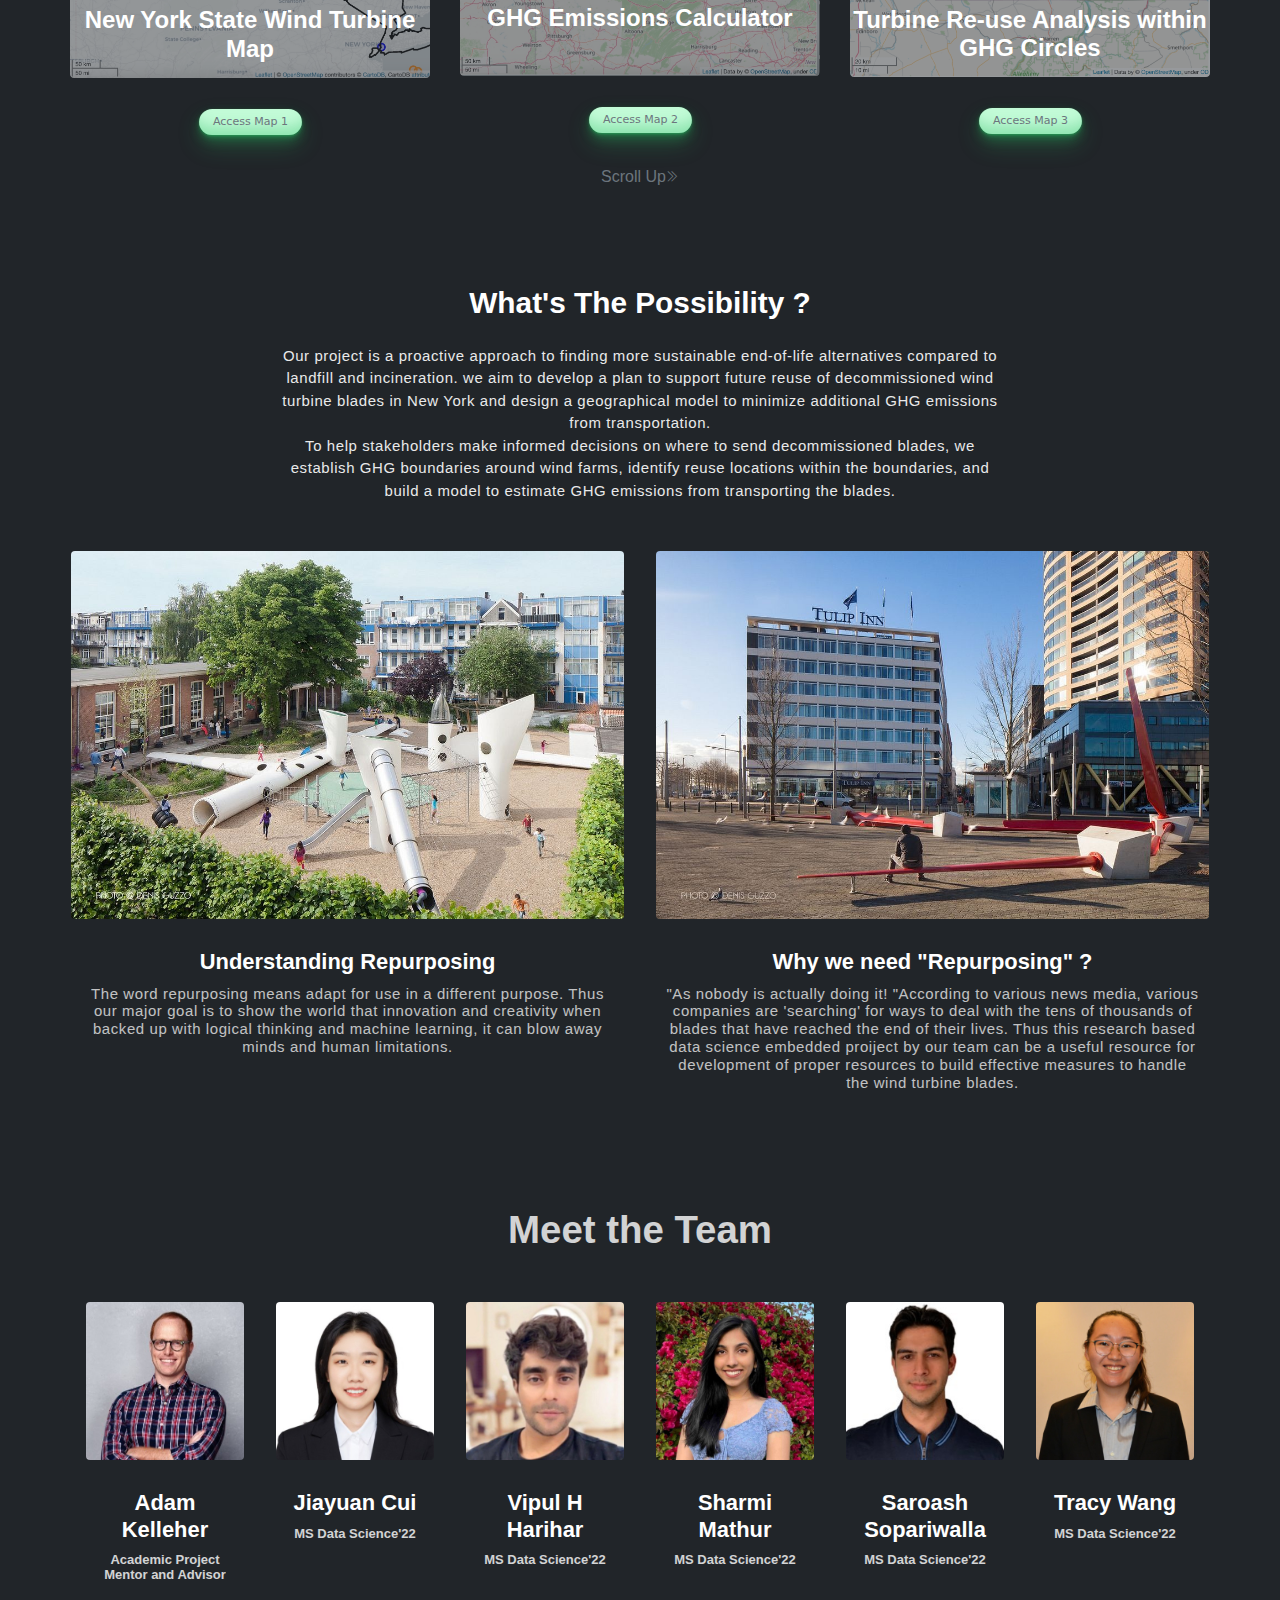
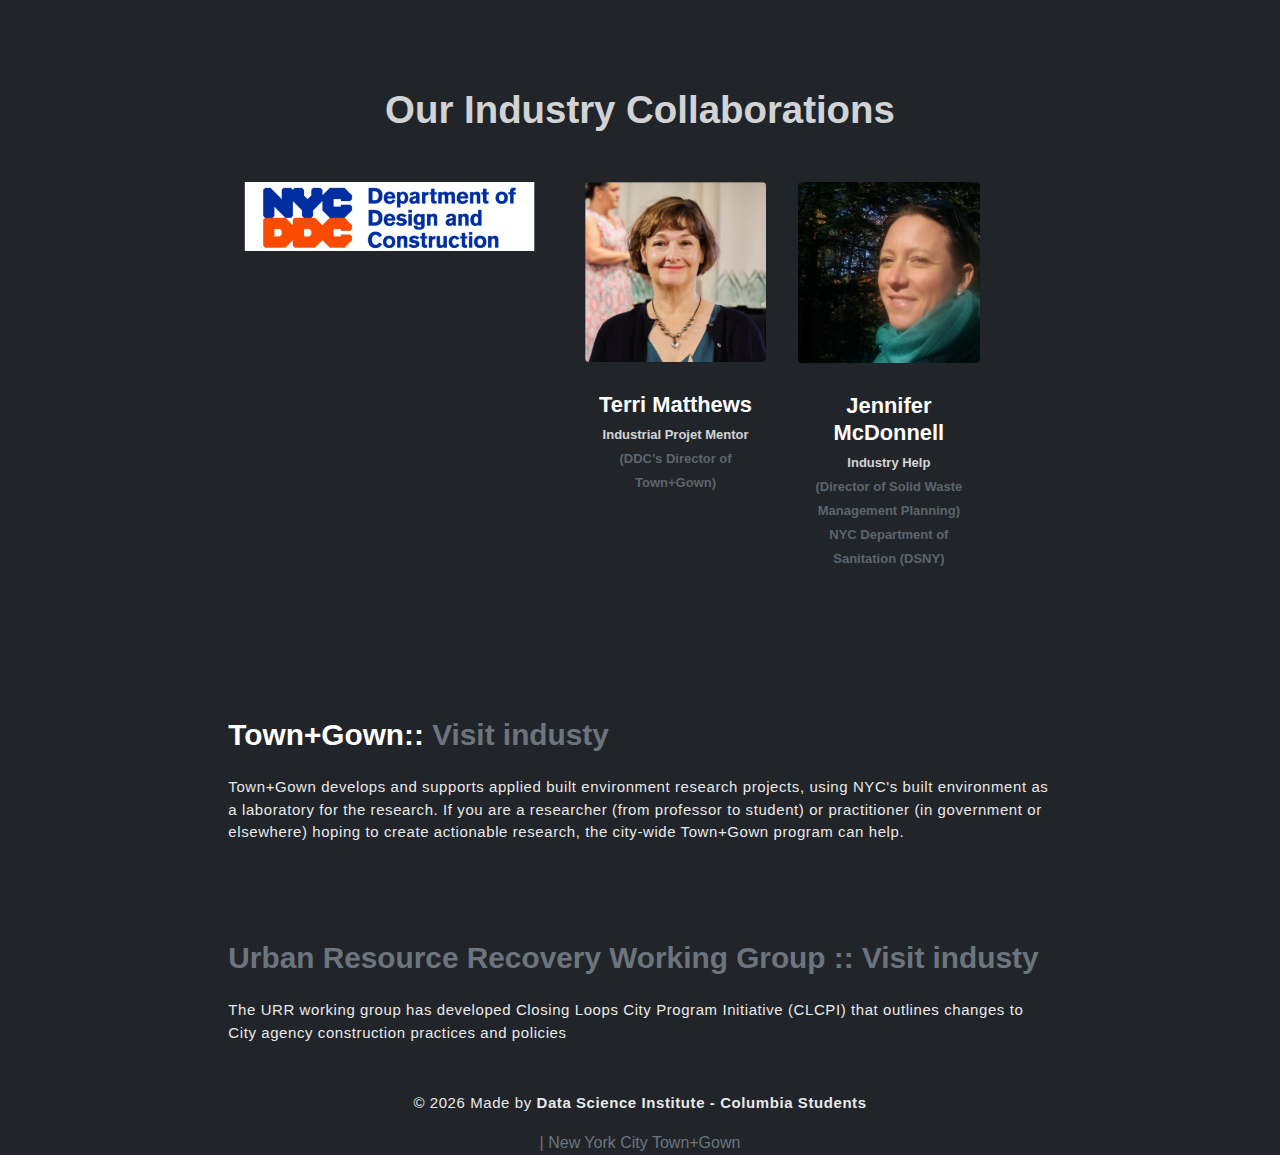
==== commit 91f4b8c8: "Update index.html" ====
--- a/index.html
+++ b/index.html
@@ -194,7 +194,7 @@
                     <div class="card-body">
                     
 		    <h5 class="card-title">Adam Kelleher</h5>   
-		    <h6 class="card-subtitle">Academic Projet Mentor</h6>  </div>                  
+		    <h6 class="card-subtitle">Academic Project Mentor and Advisor</h6>  </div>                  
                 </a>
             </div>  
             <div class="col-sm-2">
